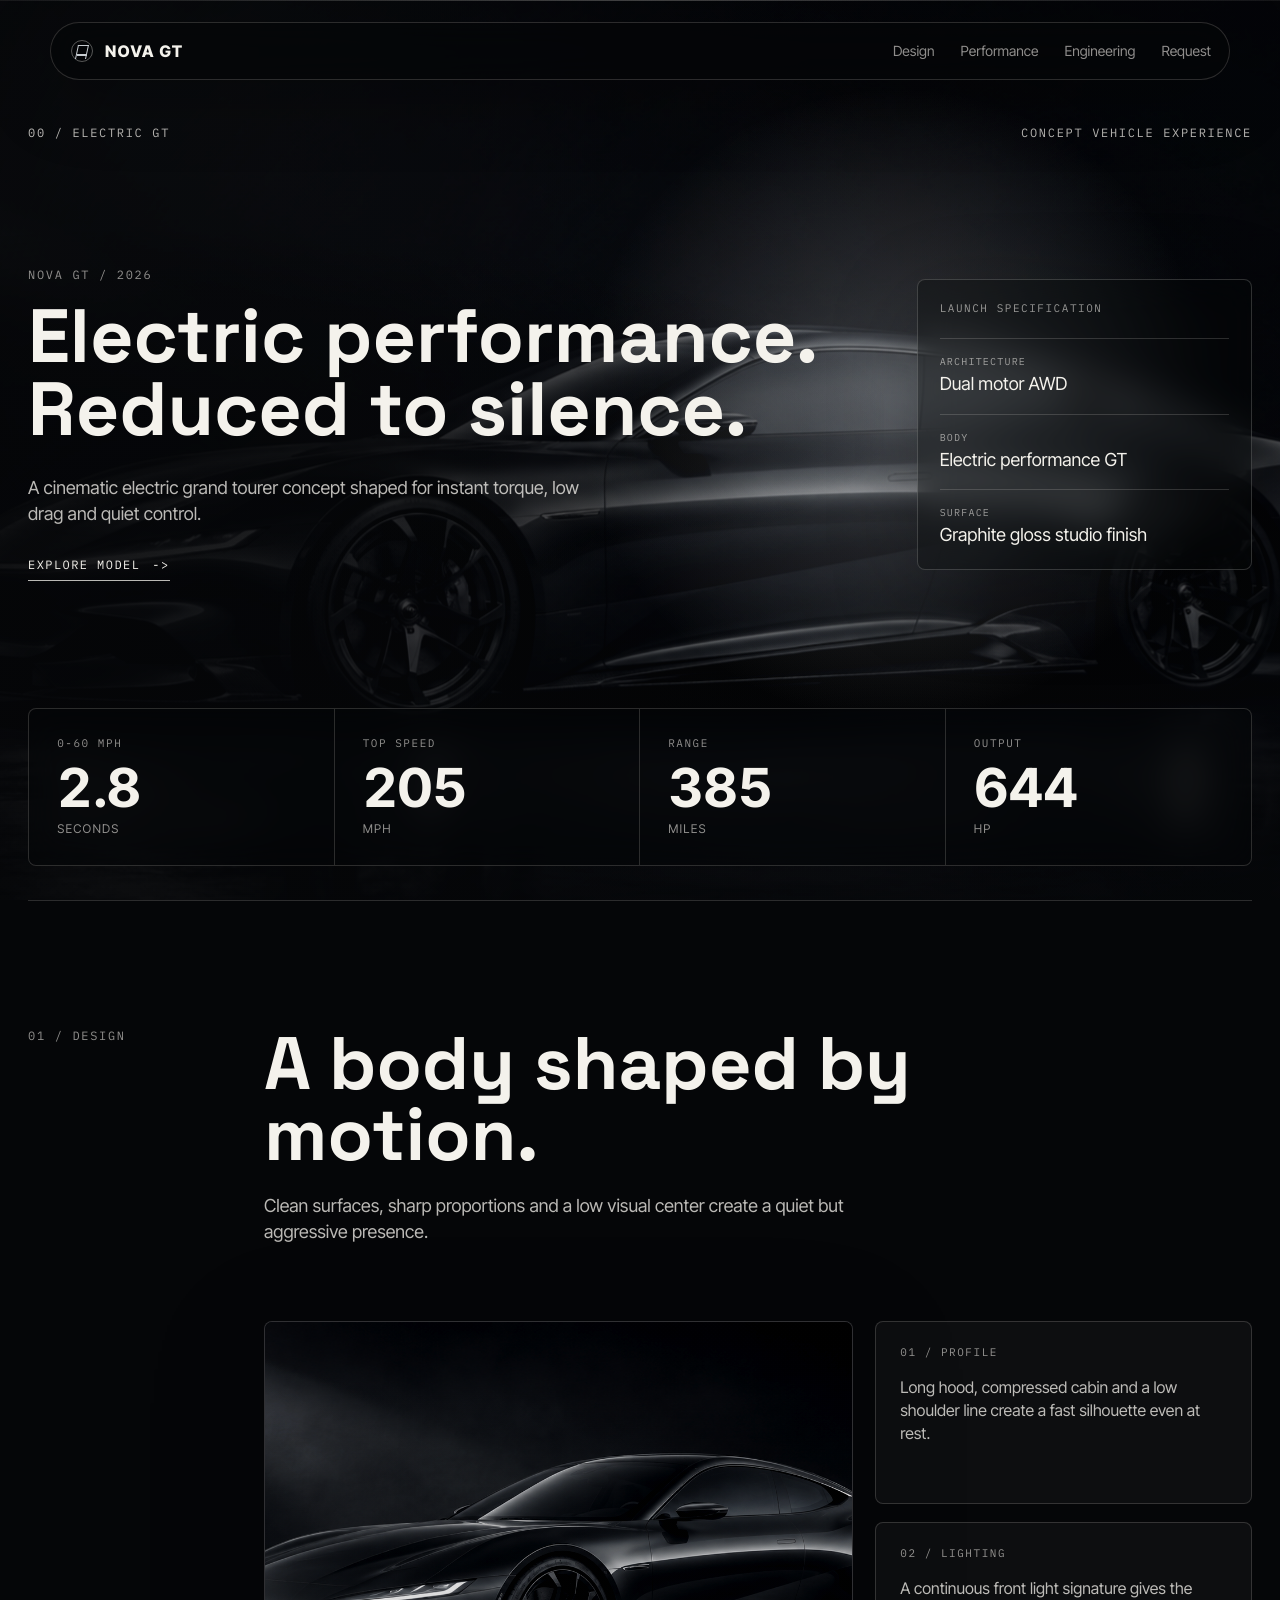
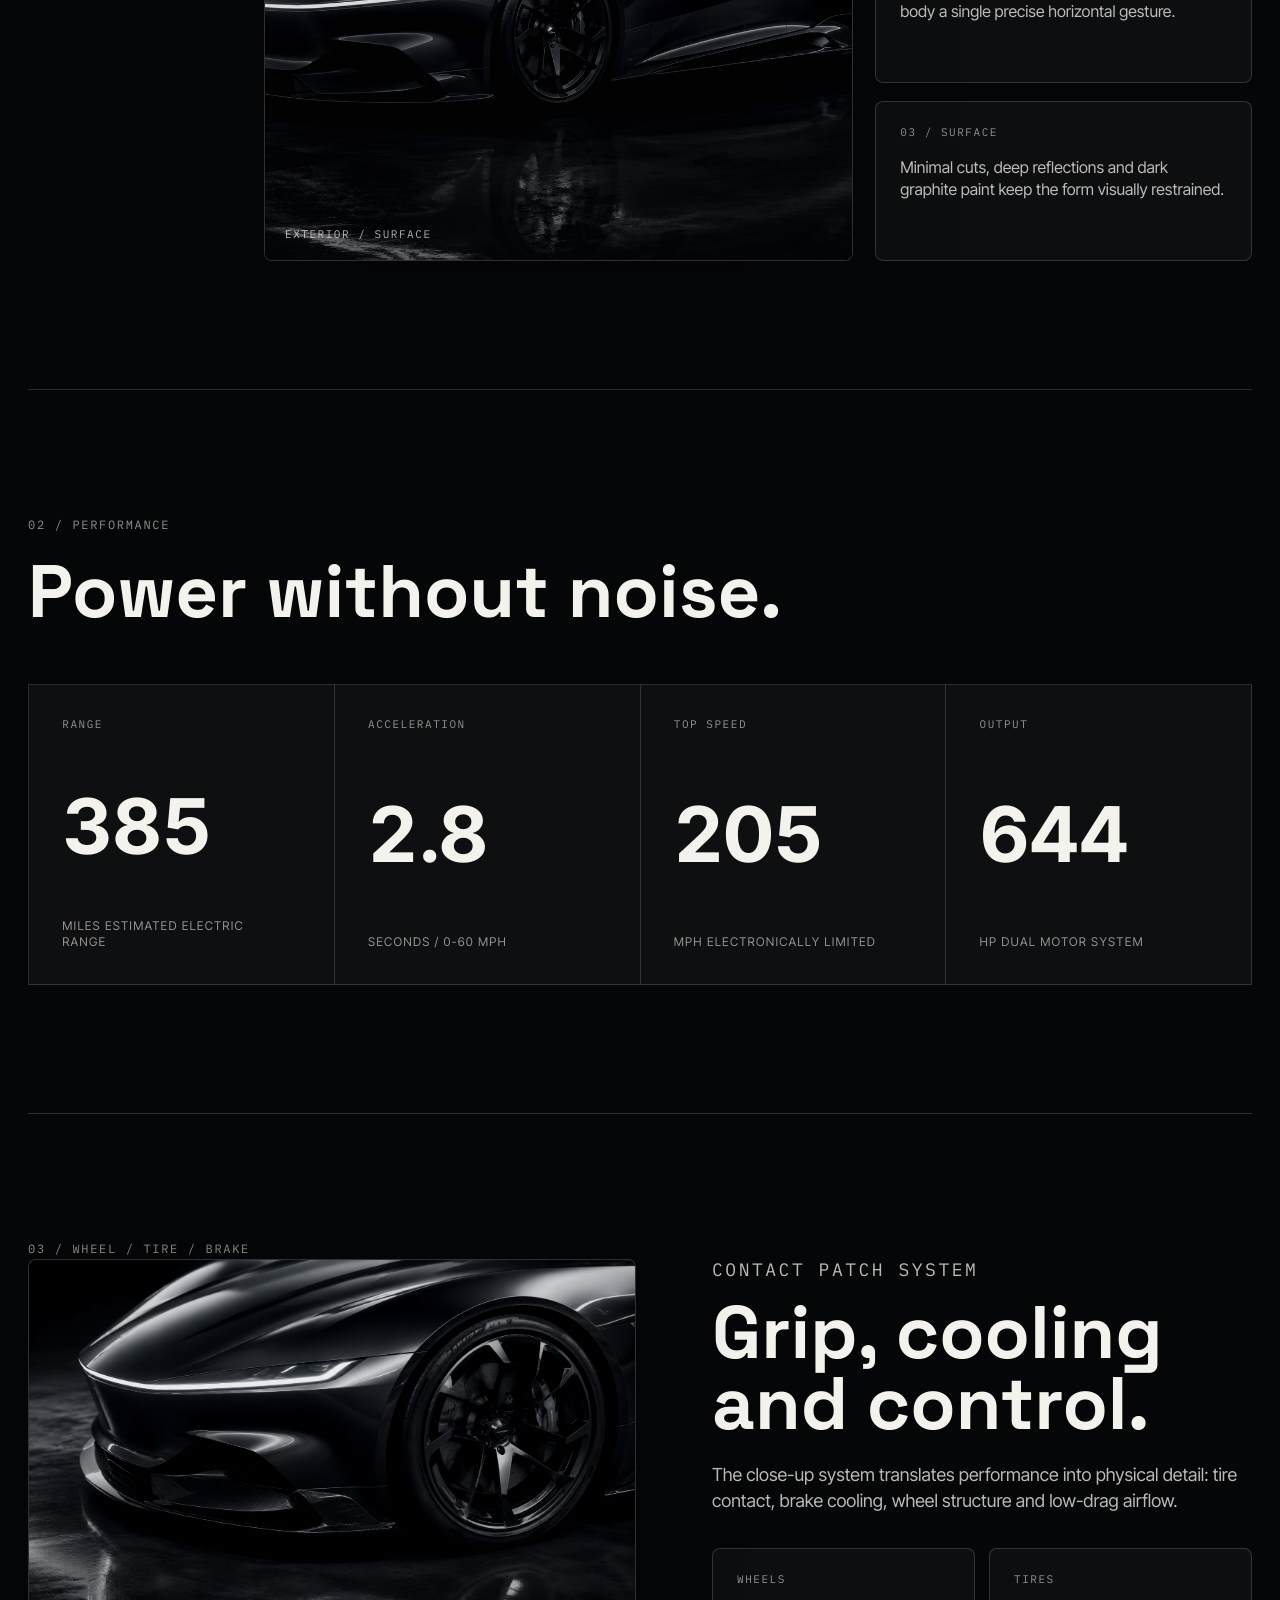
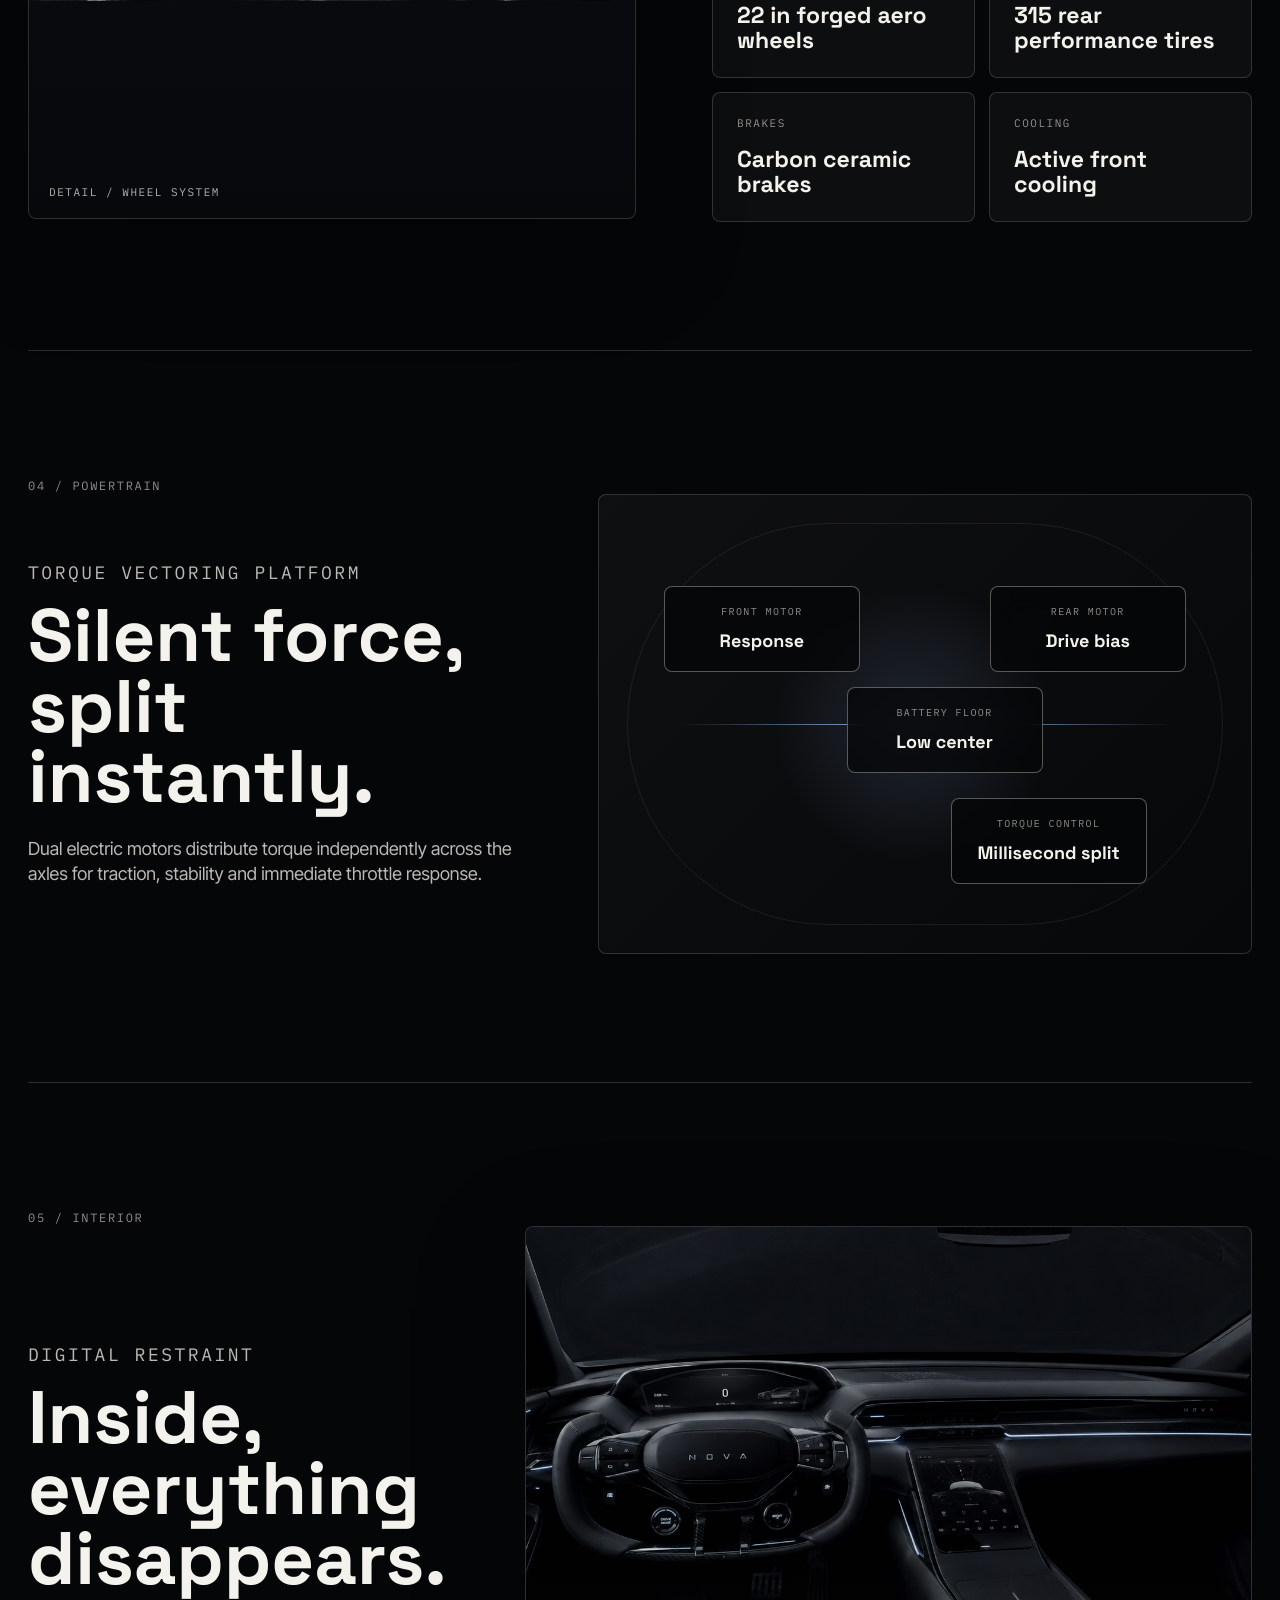
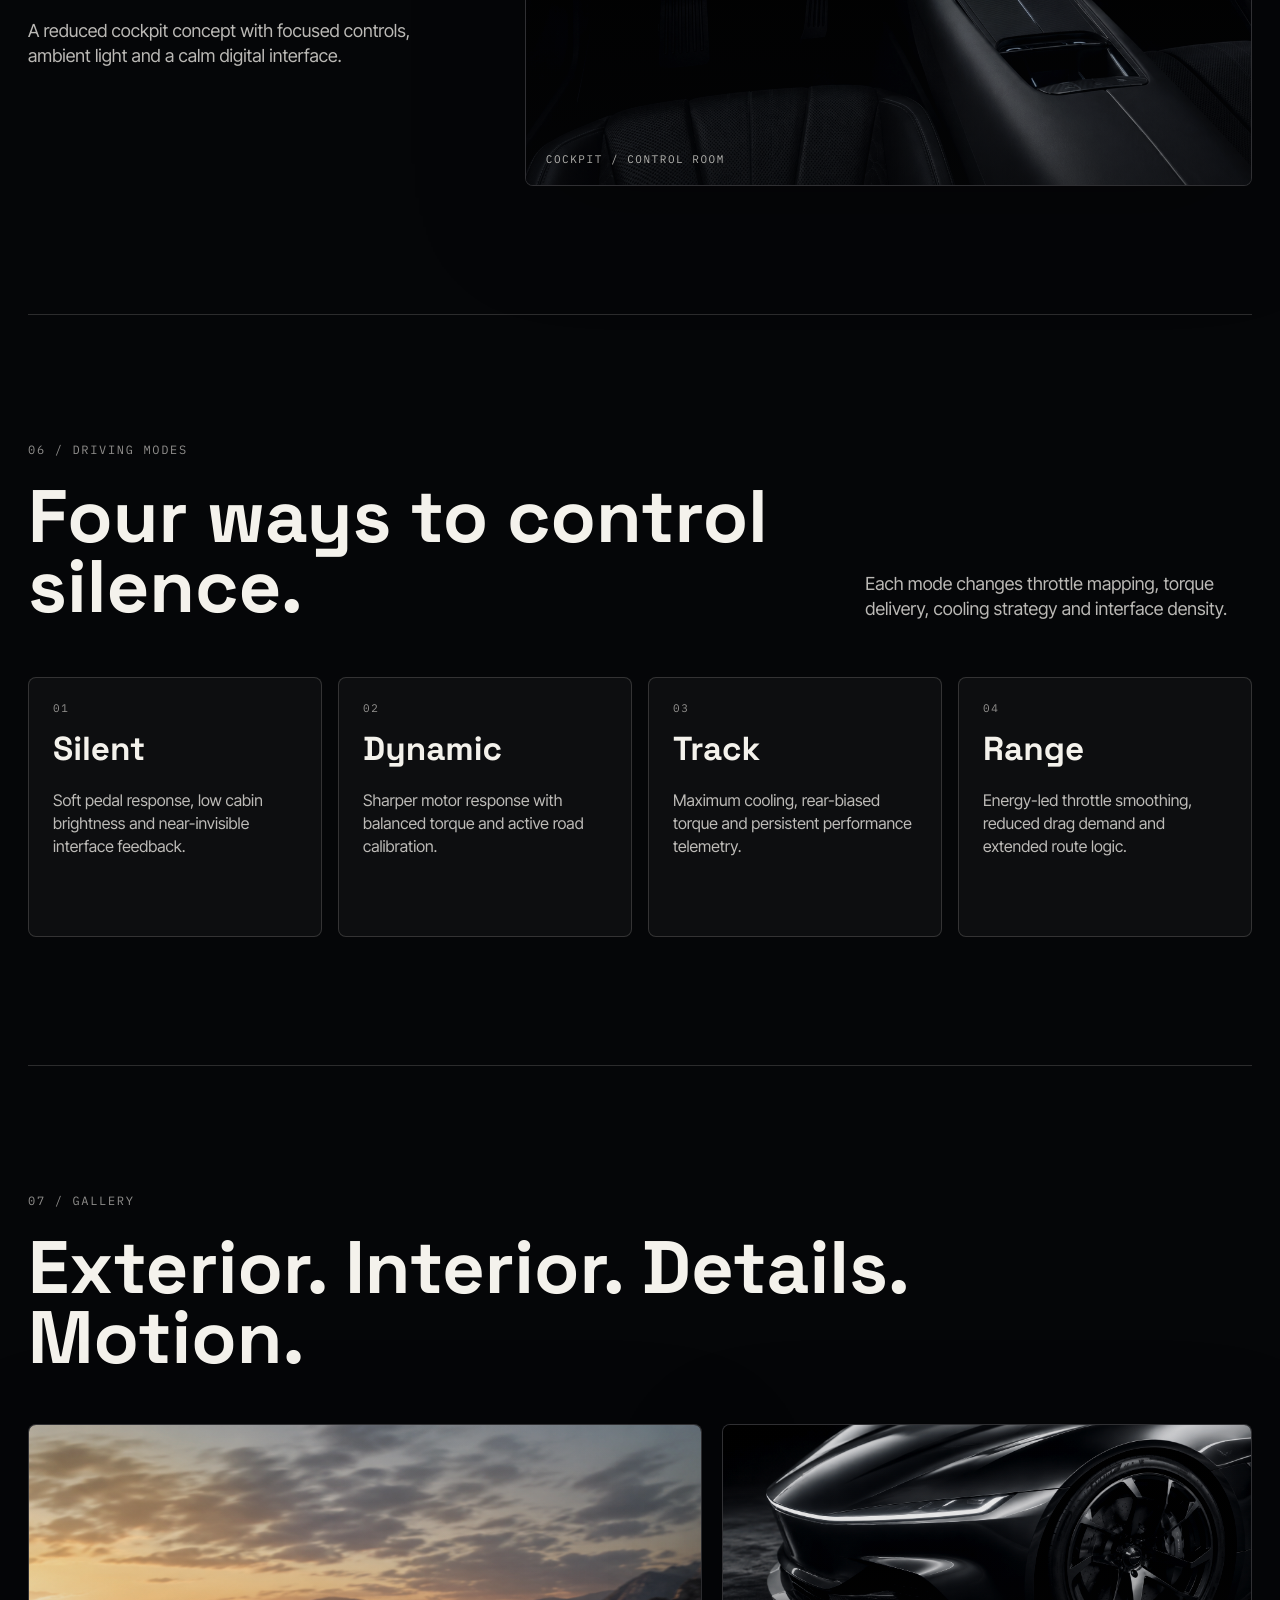
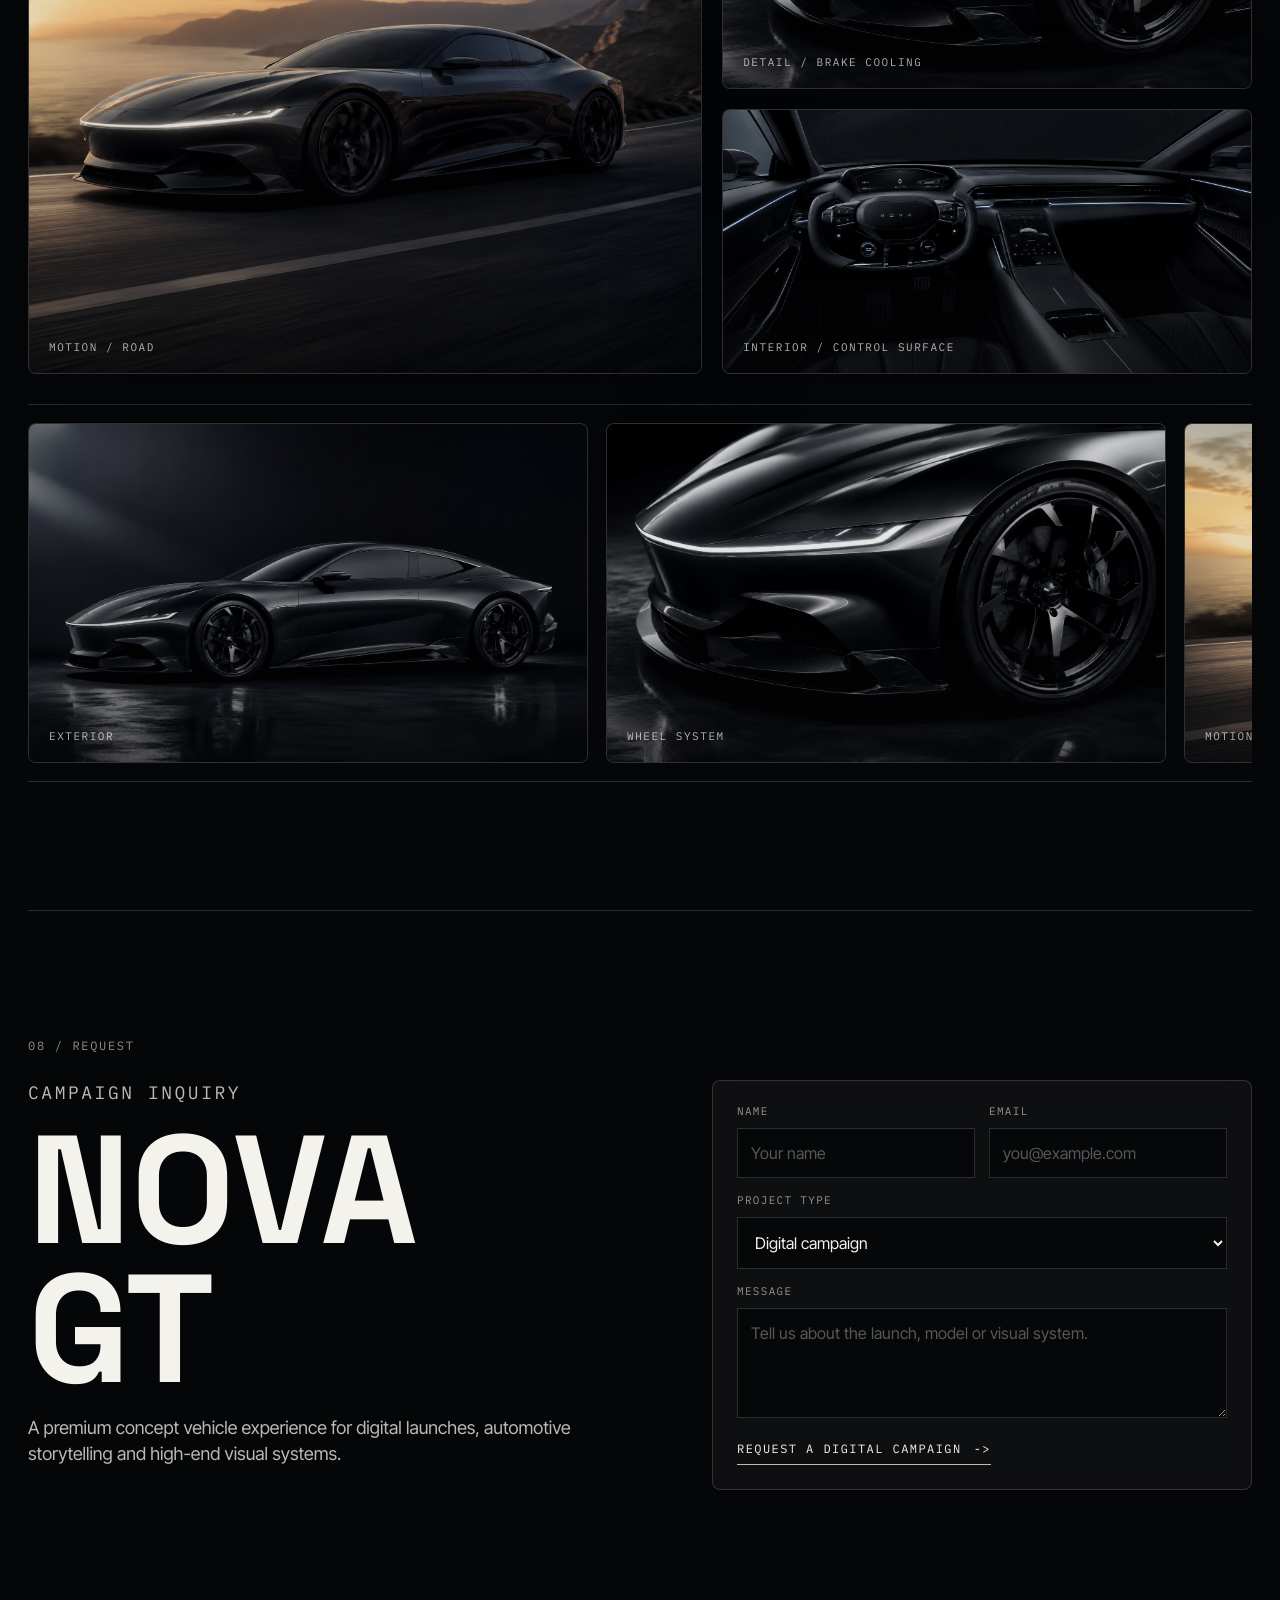
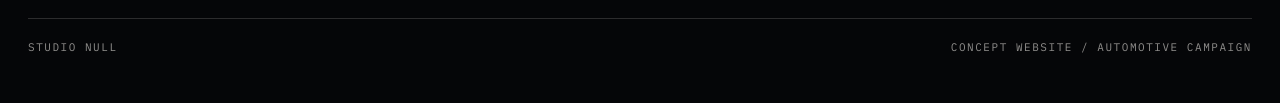
==== NOVA-GT-finished-product/nova-gt-concept-website/index.html @ 7c99c1f3 "Add NOVA GT concept website" ====
<!doctype html>
<html lang="en">
<head>
  <meta charset="utf-8" />
  <meta name="viewport" content="width=device-width, initial-scale=1" />
  <title>NOVA GT - Concept Vehicle Experience</title>
  <meta name="description" content="NOVA GT is a cinematic automotive campaign concept for an electric performance grand tourer." />
  <meta name="theme-color" content="#050608" />
  <link rel="icon" href="assets/favicon.svg" type="image/svg+xml" />
  <link rel="preconnect" href="https://fonts.googleapis.com">
  <link rel="preconnect" href="https://fonts.gstatic.com" crossorigin>
  <link href="https://fonts.googleapis.com/css2?family=IBM+Plex+Mono:wght@400;500&family=Inter+Tight:wght@400;500;600;700;800&family=Space+Grotesk:wght@500;600;700&display=swap" rel="stylesheet">
  <link rel="stylesheet" href="styles.css" />
</head>
<body>
  <div class="noise" aria-hidden="true"></div>
  <div class="grid" aria-hidden="true"></div>
  <div class="cursor" aria-hidden="true"><span></span></div>

  <header class="site-header">
    <a href="#top" class="brand" data-scroll>
      <span class="brand-mark" aria-hidden="true"></span>
      <span>NOVA GT</span>
    </a>
    <nav aria-label="Main navigation">
      <a href="#design" data-scroll>Design</a>
      <a href="#performance" data-scroll>Performance</a>
      <a href="#engineering" data-scroll>Engineering</a>
      <a href="#request" data-scroll>Request</a>
    </nav>
  </header>

  <main id="top">
    <section class="hero" aria-labelledby="hero-title">
      <div class="hero-bg" aria-hidden="true">
        <img src="assets/nova-exterior-dark.png" alt="" />
      </div>
      <div class="hero-scan" aria-hidden="true"></div>
      <div class="hero-inner">
        <div class="hero-meta mono">
          <span>00 / Electric GT</span>
          <span>Concept vehicle experience</span>
        </div>

        <div class="hero-body">
          <div class="hero-copy">
            <p class="eyebrow mono">NOVA GT / 2026</p>
            <h1 id="hero-title">Electric performance.<br>Reduced to silence.</h1>
            <p class="intro">A cinematic electric grand tourer concept shaped for instant torque, low drag and quiet control.</p>
            <a class="cta" href="#design" data-scroll>Explore model</a>
          </div>

          <aside class="hero-readout" aria-label="NOVA GT launch readout">
            <p class="mono">Launch specification</p>
            <dl>
              <div>
                <dt>Architecture</dt>
                <dd>Dual motor AWD</dd>
              </div>
              <div>
                <dt>Body</dt>
                <dd>Electric performance GT</dd>
              </div>
              <div>
                <dt>Surface</dt>
                <dd>Graphite gloss studio finish</dd>
              </div>
            </dl>
          </aside>
        </div>

        <div class="hero-stats" aria-label="NOVA GT performance statistics">
          <article>
            <span class="mono">0-60 MPH</span>
            <strong data-counter="2.8" data-decimals="1">0</strong>
            <small>seconds</small>
          </article>
          <article>
            <span class="mono">Top speed</span>
            <strong data-counter="205">0</strong>
            <small>mph</small>
          </article>
          <article>
            <span class="mono">Range</span>
            <strong data-counter="385">0</strong>
            <small>miles</small>
          </article>
          <article>
            <span class="mono">Output</span>
            <strong data-counter="644">0</strong>
            <small>hp</small>
          </article>
        </div>
      </div>
    </section>

    <section class="section design-section" id="design">
      <div class="section-label mono">01 / Design</div>
      <div class="design-copy">
        <h2>A body shaped by motion.</h2>
        <p>Clean surfaces, sharp proportions and a low visual center create a quiet but aggressive presence.</p>
      </div>
      <div class="design-grid">
        <figure class="large-image image-card">
          <img src="assets/nova-exterior-studio.png" alt="NOVA GT studio exterior concept render" />
          <figcaption class="mono">Exterior / Surface</figcaption>
        </figure>
        <div class="design-notes">
          <article>
            <span class="mono">01 / Profile</span>
            <p>Long hood, compressed cabin and a low shoulder line create a fast silhouette even at rest.</p>
          </article>
          <article>
            <span class="mono">02 / Lighting</span>
            <p>A continuous front light signature gives the body a single precise horizontal gesture.</p>
          </article>
          <article>
            <span class="mono">03 / Surface</span>
            <p>Minimal cuts, deep reflections and dark graphite paint keep the form visually restrained.</p>
          </article>
        </div>
      </div>
    </section>

    <section class="section performance" id="performance">
      <div class="section-label mono">02 / Performance</div>
      <h2>Power without noise.</h2>
      <div class="stat-grid">
        <article>
          <span class="mono">Range</span>
          <strong data-counter="385">0</strong>
          <small>miles estimated electric range</small>
        </article>
        <article>
          <span class="mono">Acceleration</span>
          <strong data-counter="2.8" data-decimals="1">0</strong>
          <small>seconds / 0-60 mph</small>
        </article>
        <article>
          <span class="mono">Top speed</span>
          <strong data-counter="205">0</strong>
          <small>mph electronically limited</small>
        </article>
        <article>
          <span class="mono">Output</span>
          <strong data-counter="644">0</strong>
          <small>hp dual motor system</small>
        </article>
      </div>
    </section>

    <section class="section engineering" id="engineering">
      <div class="section-label mono">03 / Wheel / Tire / Brake</div>
      <div class="engineering-layout">
        <figure class="detail-image image-card">
          <img src="assets/nova-detail.png" alt="NOVA GT wheel, tire and front brake detail study" />
          <figcaption class="mono">Detail / Wheel system</figcaption>
        </figure>
        <div class="engineering-copy">
          <p class="eyebrow mono">Contact patch system</p>
          <h2>Grip, cooling and control.</h2>
          <p>The close-up system translates performance into physical detail: tire contact, brake cooling, wheel structure and low-drag airflow.</p>
          <div class="micro-specs">
            <article>
              <span class="mono">Wheels</span>
              <strong>22 in forged aero wheels</strong>
            </article>
            <article>
              <span class="mono">Tires</span>
              <strong>315 rear performance tires</strong>
            </article>
            <article>
              <span class="mono">Brakes</span>
              <strong>Carbon ceramic brakes</strong>
            </article>
            <article>
              <span class="mono">Cooling</span>
              <strong>Active front cooling</strong>
            </article>
          </div>
        </div>
      </div>
    </section>

    <section class="section powertrain">
      <div class="section-label mono">04 / Powertrain</div>
      <div class="powertrain-grid">
        <div class="powertrain-copy">
          <p class="eyebrow mono">Torque vectoring platform</p>
          <h2>Silent force, split instantly.</h2>
          <p>Dual electric motors distribute torque independently across the axles for traction, stability and immediate throttle response.</p>
        </div>
        <div class="power-map" aria-label="NOVA GT powertrain layout">
          <div class="map-line" aria-hidden="true"></div>
          <article class="map-node n1">
            <span class="mono">Front motor</span>
            <strong>Response</strong>
          </article>
          <article class="map-node n2">
            <span class="mono">Battery floor</span>
            <strong>Low center</strong>
          </article>
          <article class="map-node n3">
            <span class="mono">Rear motor</span>
            <strong>Drive bias</strong>
          </article>
          <article class="map-node n4">
            <span class="mono">Torque control</span>
            <strong>Millisecond split</strong>
          </article>
        </div>
      </div>
    </section>

    <section class="section interior">
      <div class="section-label mono">05 / Interior</div>
      <div class="interior-panel">
        <div>
          <p class="eyebrow mono">Digital restraint</p>
          <h2>Inside, everything disappears.</h2>
          <p>A reduced cockpit concept with focused controls, ambient light and a calm digital interface.</p>
        </div>
        <figure class="cockpit-frame image-card">
          <img src="assets/nova-cockpit.png" alt="NOVA GT minimalist cockpit concept" />
          <figcaption class="mono">Cockpit / Control room</figcaption>
        </figure>
      </div>
    </section>

    <section class="section modes">
      <div class="section-label mono">06 / Driving Modes</div>
      <div class="modes-heading">
        <h2>Four ways to control silence.</h2>
        <p>Each mode changes throttle mapping, torque delivery, cooling strategy and interface density.</p>
      </div>
      <div class="mode-grid">
        <article>
          <span class="mono">01</span>
          <h3>Silent</h3>
          <p>Soft pedal response, low cabin brightness and near-invisible interface feedback.</p>
        </article>
        <article>
          <span class="mono">02</span>
          <h3>Dynamic</h3>
          <p>Sharper motor response with balanced torque and active road calibration.</p>
        </article>
        <article>
          <span class="mono">03</span>
          <h3>Track</h3>
          <p>Maximum cooling, rear-biased torque and persistent performance telemetry.</p>
        </article>
        <article>
          <span class="mono">04</span>
          <h3>Range</h3>
          <p>Energy-led throttle smoothing, reduced drag demand and extended route logic.</p>
        </article>
      </div>
    </section>

    <section class="section gallery" id="gallery">
      <div class="section-label mono">07 / Gallery</div>
      <h2>Exterior. Interior. Details. Motion.</h2>
      <div class="gallery-grid">
        <figure class="gallery-feature image-card">
          <img src="assets/nova-motion-coast.png" alt="NOVA GT in motion on a coastal road" loading="lazy">
          <figcaption class="mono">Motion / Road</figcaption>
        </figure>
        <div class="gallery-stack">
          <figure class="image-card">
            <img src="assets/nova-detail.png" alt="NOVA GT wheel and brake detail" loading="lazy">
            <figcaption class="mono">Detail / Brake cooling</figcaption>
          </figure>
          <figure class="image-card">
            <img src="assets/nova-cockpit.png" alt="NOVA GT cockpit" loading="lazy">
            <figcaption class="mono">Interior / Control surface</figcaption>
          </figure>
        </div>
      </div>
      <div class="marquee-gallery" aria-label="NOVA GT cinematic image loop">
        <div class="marquee-track">
          <figure class="image-card">
            <img src="assets/nova-exterior-dark.png" alt="NOVA GT side profile exterior" loading="lazy">
            <figcaption class="mono">Exterior</figcaption>
          </figure>
          <figure class="image-card">
            <img src="assets/nova-detail.png" alt="NOVA GT wheel detail" loading="lazy">
            <figcaption class="mono">Wheel system</figcaption>
          </figure>
          <figure class="image-card">
            <img src="assets/nova-motion-coast.png" alt="NOVA GT in motion" loading="lazy">
            <figcaption class="mono">Motion</figcaption>
          </figure>
          <figure class="image-card">
            <img src="assets/nova-cockpit.png" alt="NOVA GT cockpit" loading="lazy">
            <figcaption class="mono">Cockpit</figcaption>
          </figure>
          <figure class="image-card" aria-hidden="true">
            <img src="assets/nova-exterior-dark.png" alt="" loading="lazy">
            <figcaption class="mono">Exterior</figcaption>
          </figure>
          <figure class="image-card" aria-hidden="true">
            <img src="assets/nova-detail.png" alt="" loading="lazy">
            <figcaption class="mono">Wheel system</figcaption>
          </figure>
          <figure class="image-card" aria-hidden="true">
            <img src="assets/nova-motion-coast.png" alt="" loading="lazy">
            <figcaption class="mono">Motion</figcaption>
          </figure>
          <figure class="image-card" aria-hidden="true">
            <img src="assets/nova-cockpit.png" alt="" loading="lazy">
            <figcaption class="mono">Cockpit</figcaption>
          </figure>
        </div>
      </div>
    </section>

    <section class="section final" id="request">
      <div class="section-label mono">08 / Request</div>
      <div class="request-layout">
        <div class="request-copy">
          <p class="eyebrow mono">Campaign inquiry</p>
          <h2>NOVA GT</h2>
          <p>A premium concept vehicle experience for digital launches, automotive storytelling and high-end visual systems.</p>
        </div>
        <form class="request-form">
          <div class="form-row">
            <label>
              <span>Name</span>
              <input type="text" name="name" placeholder="Your name">
            </label>
            <label>
              <span>Email</span>
              <input type="email" name="email" placeholder="you@example.com">
            </label>
          </div>
          <label>
            <span>Project type</span>
            <select name="type">
              <option>Digital campaign</option>
              <option>Automotive website</option>
              <option>Product launch</option>
              <option>Concept experience</option>
            </select>
          </label>
          <label>
            <span>Message</span>
            <textarea name="message" rows="4" placeholder="Tell us about the launch, model or visual system."></textarea>
          </label>
          <a class="submit-link" href="mailto:contact@studionull.design?subject=NOVA%20GT%20Digital%20Campaign%20Inquiry">Request a digital campaign</a>
        </form>
      </div>
    </section>
  </main>

  <footer class="site-footer">
    <span class="mono">Studio Null</span>
    <span class="mono">Concept Website / Automotive Campaign</span>
  </footer>

  <script src="script.js"></script>
</body>
</html>
---- NOVA-GT-finished-product/nova-gt-concept-website/styles.css ----
:root {
  --bg: #050608;
  --panel: rgba(12, 14, 17, 0.7);
  --panel-solid: #090b0f;
  --text: #f4f2ec;
  --muted: rgba(244, 242, 236, 0.58);
  --soft: rgba(244, 242, 236, 0.76);
  --faint: rgba(244, 242, 236, 0.08);
  --line: rgba(244, 242, 236, 0.16);
  --line-strong: rgba(244, 242, 236, 0.34);
  --metal: #c8cdd2;
  --accent: #9dbfff;
  --shadow: rgba(0, 0, 0, 0.5);
  --mono: "IBM Plex Mono", "SFMono-Regular", Consolas, monospace;
  --sans: "Inter Tight", Inter, Arial, sans-serif;
  --display: "Space Grotesk", "Inter Tight", Inter, Arial, sans-serif;
}

* {
  box-sizing: border-box;
}

html {
  scroll-behavior: smooth;
  background: var(--bg);
}

body {
  margin: 0;
  background:
    radial-gradient(circle at 50% 0%, rgba(157, 191, 255, 0.08), transparent 30rem),
    var(--bg);
  color: var(--text);
  font-family: var(--sans);
  overflow-x: hidden;
  text-rendering: geometricPrecision;
}

body::before {
  content: "";
  position: fixed;
  inset: 0;
  z-index: -4;
  pointer-events: none;
  background: linear-gradient(180deg, transparent 0%, rgba(0, 0, 0, 0.28) 100%);
}

a {
  color: inherit;
  text-decoration: none;
}

img {
  display: block;
  max-width: 100%;
}

button,
input,
select,
textarea {
  font: inherit;
}

input,
select,
textarea {
  border-radius: 0;
}

:focus-visible {
  outline: 1px solid var(--metal);
  outline-offset: 4px;
}

::selection {
  background: rgba(157, 191, 255, 0.28);
  color: var(--text);
}

.mono {
  font-family: var(--mono);
  letter-spacing: 0.14em;
  text-transform: uppercase;
}

.noise {
  position: fixed;
  inset: 0;
  z-index: -2;
  opacity: 0.18;
  pointer-events: none;
  background-image:
    radial-gradient(circle at 20% 30%, rgba(255, 255, 255, 0.08) 0 1px, transparent 1px),
    radial-gradient(circle at 70% 70%, rgba(255, 255, 255, 0.05) 0 1px, transparent 1px);
  background-size: 3px 3px, 5px 5px;
  mix-blend-mode: screen;
}

.grid {
  position: fixed;
  inset: 0;
  z-index: -3;
  pointer-events: none;
  background:
    linear-gradient(var(--faint) 1px, transparent 1px),
    linear-gradient(90deg, var(--faint) 1px, transparent 1px);
  background-size: 112px 112px;
  opacity: 0.28;
}

/* Cursor */
.cursor {
  position: fixed;
  left: 0;
  top: 0;
  z-index: 100;
  display: none;
  width: 20px;
  height: 20px;
  border: 1px solid rgba(244, 242, 236, 0.78);
  border-radius: 50%;
  pointer-events: none;
  mix-blend-mode: difference;
  opacity: 0;
  transition:
    width 180ms ease,
    height 180ms ease,
    border-color 180ms ease,
    background-color 180ms ease;
}

.cursor span {
  position: absolute;
  left: 50%;
  top: 50%;
  width: 4px;
  height: 4px;
  background: var(--text);
  border-radius: 50%;
  transform: translate(-50%, -50%);
}

.cursor.is-hover {
  width: 46px;
  height: 46px;
  border-color: rgba(244, 242, 236, 0.95);
  background: rgba(244, 242, 236, 0.06);
}

.cursor.is-visible {
  opacity: 0.8;
}

@media (pointer: fine) {
  body,
  a,
  button,
  input,
  select,
  textarea {
    cursor: none;
  }

  .cursor {
    display: block;
  }
}

/* Header */
.site-header {
  position: fixed;
  top: 22px;
  left: 50%;
  z-index: 50;
  display: flex;
  align-items: center;
  justify-content: space-between;
  width: min(1180px, calc(100vw - 36px));
  height: 58px;
  padding: 0 18px 0 20px;
  border: 1px solid var(--line);
  border-radius: 999px;
  background: rgba(5, 6, 8, 0.72);
  backdrop-filter: blur(18px);
  box-shadow: 0 18px 70px rgba(0, 0, 0, 0.28);
  transform: translateX(-50%);
}

.brand {
  display: flex;
  align-items: center;
  gap: 12px;
  font-weight: 800;
  letter-spacing: 0.08em;
}

.brand-mark {
  position: relative;
  width: 22px;
  height: 22px;
  border: 1px solid var(--line-strong);
  border-radius: 50%;
}

.brand-mark::before {
  content: "";
  position: absolute;
  left: 50%;
  top: 4px;
  width: 9px;
  height: 13px;
  border: 1px solid var(--metal);
  border-bottom: 0;
  transform: translateX(-50%) skewX(-12deg);
}

.brand-mark::after {
  content: "";
  position: absolute;
  left: 5px;
  right: 5px;
  bottom: 5px;
  height: 2px;
  background: var(--metal);
}

nav {
  display: flex;
  gap: 26px;
  color: var(--muted);
  font-size: 14px;
}

nav a,
.cta,
.submit-link {
  transition: color 180ms ease, border-color 180ms ease, opacity 180ms ease;
}

nav a:hover,
.cta:hover,
.submit-link:hover {
  color: var(--text);
  border-color: var(--metal);
}

/* Hero */
.hero {
  position: relative;
  min-height: 100svh;
  overflow: hidden;
  isolation: isolate;
  background: #050608;
}

.hero-bg {
  position: absolute;
  inset: 0;
  z-index: -3;
  overflow: hidden;
}

.hero-bg img {
  width: 100%;
  height: 100%;
  object-fit: cover;
  object-position: center center;
  filter: brightness(1.18) contrast(1.1) saturate(1.04);
  transform: scale(1.08) translate3d(-0.5%, 2.5%, 0);
  animation: heroDrift 18s ease-in-out infinite alternate;
}

.hero-bg::after {
  content: "";
  position: absolute;
  inset: 0;
  z-index: 1;
  background:
    radial-gradient(circle at 70% 45%, rgba(200, 205, 210, 0.28), transparent 31%),
    linear-gradient(90deg, rgba(5, 6, 8, 0.9) 0%, rgba(5, 6, 8, 0.66) 32%, rgba(5, 6, 8, 0.16) 60%, rgba(5, 6, 8, 0.52) 100%),
    linear-gradient(180deg, rgba(5, 6, 8, 0.6) 0%, rgba(5, 6, 8, 0.1) 44%, rgba(5, 6, 8, 0.84) 100%);
}

.hero-scan {
  position: absolute;
  inset: 0;
  z-index: -1;
  overflow: hidden;
  pointer-events: none;
}

.hero-scan::before {
  content: "";
  position: absolute;
  inset: -25% -35%;
  background: linear-gradient(108deg, transparent 43%, rgba(255, 255, 255, 0.14), transparent 56%);
  opacity: 0.52;
  transform: translateX(-45%);
  animation: lightSweep 8s ease-in-out infinite;
}

.hero-scan::after {
  content: "";
  position: absolute;
  left: -20%;
  right: -20%;
  top: 0;
  height: 1px;
  background: linear-gradient(90deg, transparent, rgba(244, 242, 236, 0.86), transparent);
  opacity: 0.3;
  animation: scanLine 5.5s linear infinite;
}

.hero-inner {
  display: grid;
  grid-template-rows: auto minmax(0, 1fr) auto;
  gap: clamp(28px, 4vw, 54px);
  width: min(1560px, calc(100vw - 56px));
  min-height: 100svh;
  margin: 0 auto;
  padding: clamp(116px, 14vh, 168px) 0 34px;
}

.hero-meta {
  display: flex;
  justify-content: space-between;
  gap: 24px;
  color: var(--soft);
  font-size: 12px;
}

.hero-body {
  display: grid;
  grid-template-columns: minmax(0, 0.92fr) minmax(300px, 0.38fr);
  gap: clamp(36px, 6vw, 90px);
  align-items: center;
}

.hero-copy {
  position: relative;
  max-width: 950px;
}

.hero-copy::before {
  content: "";
  position: absolute;
  inset: -36px -44px -30px -44px;
  z-index: -1;
  background: radial-gradient(ellipse at 18% 50%, rgba(5, 6, 8, 0.82), rgba(5, 6, 8, 0.46) 46%, transparent 72%);
  pointer-events: none;
}

.eyebrow,
.section-label {
  color: var(--muted);
  font-size: 12px;
}

h1,
h2,
h3,
p {
  margin: 0;
}

h1,
h2,
h3 {
  font-family: var(--display);
  font-weight: 700;
  letter-spacing: 0;
}

h1 {
  max-width: 1040px;
  margin-top: 18px;
  font-size: clamp(54px, 5.9vw, 108px);
  line-height: 0.96;
}

h2 {
  font-size: clamp(44px, 5.8vw, 94px);
  line-height: 0.95;
}

h3 {
  font-size: clamp(28px, 2.6vw, 42px);
  line-height: 1;
}

.intro,
.design-copy p,
.interior-panel p,
.engineering-copy p,
.final p,
.powertrain p,
.modes-heading p {
  color: var(--soft);
  font-size: clamp(18px, 1.35vw, 24px);
  line-height: 1.42;
}

.intro {
  max-width: 560px;
  margin: 30px 0 0;
}

.cta,
.submit-link {
  position: relative;
  display: inline-flex;
  align-items: center;
  gap: 12px;
  width: max-content;
  margin-top: 30px;
  padding-bottom: 7px;
  border-bottom: 1px solid rgba(244, 242, 236, 0.76);
  font-family: var(--mono);
  font-size: 12px;
  letter-spacing: 0.12em;
  text-transform: uppercase;
}

.cta::after,
.submit-link::after {
  content: "->";
  transition: transform 180ms ease;
}

.cta:hover::after,
.submit-link:hover::after {
  transform: translateX(4px);
}

.hero-readout {
  justify-self: end;
  width: min(360px, 100%);
  padding: 22px;
  border: 1px solid rgba(244, 242, 236, 0.18);
  border-radius: 8px;
  background: rgba(5, 6, 8, 0.36);
  backdrop-filter: blur(18px);
  box-shadow: 0 24px 90px rgba(0, 0, 0, 0.24);
}

.hero-readout > p {
  color: var(--muted);
  font-size: 11px;
}

.hero-readout dl {
  display: grid;
  gap: 18px;
  margin: 22px 0 0;
}

.hero-readout div {
  display: grid;
  gap: 6px;
  padding-top: 16px;
  border-top: 1px solid var(--line);
}

.hero-readout dt,
.hero-readout dd {
  margin: 0;
}

.hero-readout dt {
  color: var(--muted);
  font-family: var(--mono);
  font-size: 10px;
  letter-spacing: 0.12em;
  text-transform: uppercase;
}

.hero-readout dd {
  color: var(--text);
  font-size: 18px;
  line-height: 1.2;
}

.hero-stats {
  display: grid;
  grid-template-columns: repeat(4, minmax(0, 1fr));
  border: 1px solid var(--line);
  border-radius: 8px;
  background: rgba(5, 6, 8, 0.52);
  backdrop-filter: blur(16px);
  overflow: hidden;
}

.hero-stats article {
  min-width: 0;
  padding: clamp(18px, 2.2vw, 30px);
  border-right: 1px solid var(--line);
}

.hero-stats article:last-child {
  border-right: 0;
}

.hero-stats span,
.stat-grid span {
  display: block;
  color: var(--muted);
  font-size: 11px;
}

.hero-stats strong,
.stat-grid strong {
  display: block;
  margin-top: 12px;
  font-variant-numeric: tabular-nums;
  letter-spacing: 0;
  white-space: nowrap;
}

.hero-stats strong {
  font-size: clamp(38px, 4.2vw, 72px);
  line-height: 0.92;
}

.hero-stats small,
.stat-grid small {
  display: block;
  margin-top: 8px;
  color: var(--muted);
  font-size: 12px;
  letter-spacing: 0.1em;
  line-height: 1.35;
  text-transform: uppercase;
}

@keyframes heroDrift {
  from {
    transform: scale(1.08) translate3d(-0.8%, 2.5%, 0);
  }

  to {
    transform: scale(1.12) translate3d(0.8%, 1.4%, 0);
  }
}

@keyframes lightSweep {
  0%,
  18% {
    transform: translateX(-48%);
  }

  72%,
  100% {
    transform: translateX(48%);
  }
}

@keyframes scanLine {
  from {
    transform: translateY(-8vh);
  }

  to {
    transform: translateY(108vh);
  }
}

/* Shared sections */
.section {
  width: min(1440px, calc(100vw - 56px));
  margin: 0 auto;
  padding: clamp(96px, 10vw, 150px) 0;
  border-top: 1px solid var(--line);
}

.image-card,
.design-notes article,
.micro-specs article,
.mode-grid article,
.request-form,
.power-map,
.stat-grid article {
  border: 1px solid var(--line);
  border-radius: 8px;
  background: rgba(244, 242, 236, 0.035);
}

.image-card {
  position: relative;
  margin: 0;
  overflow: hidden;
  background: var(--panel-solid);
  box-shadow: 0 30px 110px rgba(0, 0, 0, 0.25);
}

.image-card img {
  width: 100%;
  height: 100%;
  object-fit: cover;
  filter: brightness(0.96) contrast(1.06) saturate(1.02);
  transition: transform 700ms cubic-bezier(0.16, 1, 0.3, 1), filter 700ms ease;
}

.image-card::after {
  content: "";
  position: absolute;
  inset: 0;
  background: linear-gradient(180deg, rgba(5, 6, 8, 0.02), rgba(5, 6, 8, 0.12) 55%, rgba(5, 6, 8, 0.6));
  pointer-events: none;
}

.image-card figcaption {
  position: absolute;
  left: 20px;
  bottom: 18px;
  z-index: 2;
  color: rgba(244, 242, 236, 0.72);
  font-size: 11px;
}

.image-card:hover img {
  filter: brightness(1.04) contrast(1.08) saturate(1.04);
  transform: scale(1.025);
}

/* Design */
.design-section {
  display: grid;
  grid-template-columns: 180px minmax(0, 1fr);
  gap: 42px 56px;
}

.design-copy {
  max-width: 840px;
}

.design-copy p {
  max-width: 650px;
  margin-top: 24px;
}

.design-grid {
  grid-column: 2;
  display: grid;
  grid-template-columns: minmax(0, 1.22fr) minmax(310px, 0.78fr);
  gap: 22px;
  margin-top: 34px;
}

.large-image {
  min-height: 540px;
}

.large-image img {
  object-position: center 52%;
}

.design-notes {
  display: grid;
  gap: 18px;
}

.design-notes article,
.micro-specs article,
.mode-grid article {
  padding: 24px;
  transition: transform 240ms ease, border-color 240ms ease, background-color 240ms ease;
}

.design-notes article:hover,
.micro-specs article:hover,
.mode-grid article:hover,
.stat-grid article:hover {
  border-color: rgba(244, 242, 236, 0.34);
  background: rgba(244, 242, 236, 0.055);
  transform: translateY(-3px);
}

.design-notes span,
.micro-specs span,
.mode-grid span {
  display: block;
  margin-bottom: 16px;
  color: var(--muted);
  font-size: 11px;
}

.design-notes p,
.mode-grid p {
  color: var(--soft);
  line-height: 1.42;
}

/* Performance */
.performance h2 {
  max-width: 900px;
  margin: 24px 0 56px;
}

.stat-grid {
  display: grid;
  grid-template-columns: repeat(4, minmax(0, 1fr));
  gap: 0;
  border-top: 1px solid var(--line);
  border-left: 1px solid var(--line);
}

.stat-grid article {
  display: flex;
  min-width: 0;
  min-height: 300px;
  flex-direction: column;
  justify-content: space-between;
  padding: clamp(24px, 2.6vw, 36px);
  border-top: 0;
  border-left: 0;
  border-radius: 0;
  overflow: hidden;
}

.stat-grid strong {
  font-size: clamp(58px, 6vw, 98px);
  line-height: 0.88;
}

.stat-grid small {
  max-width: 220px;
}

/* Engineering */
.engineering-layout {
  display: grid;
  grid-template-columns: minmax(0, 1fr) minmax(360px, 540px);
  gap: clamp(40px, 6vw, 76px);
  align-items: center;
}

.detail-image {
  min-height: 560px;
}

.detail-image img {
  object-position: center;
}

.engineering-copy h2 {
  margin-top: 16px;
}

.engineering-copy p:not(.eyebrow) {
  margin-top: 24px;
}

.micro-specs {
  display: grid;
  grid-template-columns: 1fr 1fr;
  gap: 14px;
  margin-top: 34px;
}

.micro-specs strong {
  display: block;
  font-family: var(--display);
  font-size: clamp(22px, 1.8vw, 31px);
  line-height: 1.08;
  letter-spacing: 0;
}

/* Powertrain */
.powertrain-grid {
  display: grid;
  grid-template-columns: minmax(0, 0.86fr) minmax(430px, 1.14fr);
  gap: clamp(42px, 6vw, 76px);
  align-items: center;
}

.powertrain-copy h2 {
  margin-top: 16px;
}

.powertrain p:not(.eyebrow) {
  max-width: 670px;
  margin-top: 24px;
}

.power-map {
  position: relative;
  min-height: 460px;
  overflow: hidden;
  background:
    radial-gradient(circle at 48% 50%, rgba(157, 191, 255, 0.14), transparent 34%),
    linear-gradient(135deg, rgba(244, 242, 236, 0.045), rgba(244, 242, 236, 0.012));
}

.power-map::before {
  content: "";
  position: absolute;
  inset: 28px;
  border: 1px solid rgba(244, 242, 236, 0.08);
  border-radius: 999px;
}

.map-line {
  position: absolute;
  left: 12%;
  right: 12%;
  top: 50%;
  height: 1px;
  background: linear-gradient(90deg, transparent, var(--accent), transparent);
}

.map-node {
  position: absolute;
  display: grid;
  place-items: center;
  width: 196px;
  min-height: 86px;
  padding: 16px;
  border: 1px solid var(--line-strong);
  border-radius: 8px;
  background: rgba(5, 6, 8, 0.74);
  text-align: center;
  backdrop-filter: blur(14px);
}

.map-node span {
  color: var(--muted);
  font-size: 10px;
}

.map-node strong {
  margin-top: 8px;
  font-family: var(--display);
  font-size: 18px;
  letter-spacing: 0;
}

.n1 {
  left: 10%;
  top: 20%;
}

.n2 {
  left: 38%;
  top: 42%;
}

.n3 {
  right: 10%;
  top: 20%;
}

.n4 {
  right: 16%;
  bottom: 15%;
}

/* Interior */
.interior-panel {
  display: grid;
  grid-template-columns: 420px minmax(0, 1fr);
  gap: clamp(42px, 6vw, 80px);
  align-items: center;
}

.interior-panel h2 {
  margin-top: 16px;
}

.interior-panel p:not(.eyebrow) {
  margin-top: 24px;
}

.cockpit-frame {
  height: 560px;
}

.cockpit-frame img {
  object-position: center;
}

/* Modes */
.modes-heading {
  display: grid;
  grid-template-columns: minmax(0, 0.9fr) minmax(280px, 0.45fr);
  gap: clamp(28px, 5vw, 70px);
  align-items: end;
  margin-top: 24px;
}

.modes-heading p {
  max-width: 520px;
}

.mode-grid {
  display: grid;
  grid-template-columns: repeat(4, minmax(0, 1fr));
  gap: 16px;
  margin-top: 54px;
}

.mode-grid article {
  min-height: 260px;
}

.mode-grid h3 {
  margin-bottom: 24px;
}

/* Gallery */
.gallery h2 {
  max-width: 980px;
  margin: 24px 0 50px;
}

.gallery-grid {
  display: grid;
  grid-template-columns: 1.12fr 0.88fr;
  gap: 20px;
  margin-bottom: 30px;
}

.gallery-feature {
  height: 550px;
}

.gallery-feature img {
  object-position: center;
}

.gallery-stack {
  display: grid;
  gap: 20px;
}

.gallery-stack figure {
  height: 265px;
}

.gallery-stack figure:first-child img {
  object-position: center;
}

.gallery-stack figure:last-child img {
  object-position: center;
}

.marquee-gallery {
  overflow: hidden;
  padding: 18px 0;
  border-top: 1px solid var(--line);
  border-bottom: 1px solid var(--line);
}

.marquee-track {
  display: flex;
  width: max-content;
  gap: 18px;
  animation: galleryLoop 42s linear infinite;
}

.marquee-gallery:hover .marquee-track {
  animation-play-state: paused;
}

.marquee-gallery figure {
  flex: 0 0 min(560px, 72vw);
  width: min(560px, 72vw);
  height: 340px;
  box-shadow: none;
}

@keyframes galleryLoop {
  from {
    transform: translateX(0);
  }

  to {
    transform: translateX(calc(-50% - 9px));
  }
}

/* Request */
.final {
  min-height: 76vh;
}

.request-layout {
  display: grid;
  grid-template-columns: minmax(0, 1fr) minmax(360px, 540px);
  gap: clamp(42px, 6vw, 80px);
  align-items: start;
  margin-top: 26px;
}

.request-copy h2 {
  margin-top: 16px;
  font-size: clamp(72px, 12vw, 180px);
  line-height: 0.9;
}

.request-copy p:not(.eyebrow) {
  max-width: 680px;
  margin-top: 18px;
}

.request-form {
  display: grid;
  gap: 16px;
  padding: 24px;
  background: rgba(244, 242, 236, 0.04);
  backdrop-filter: blur(14px);
}

.form-row {
  display: grid;
  grid-template-columns: 1fr 1fr;
  gap: 14px;
}

.request-form label {
  display: grid;
  gap: 9px;
}

.request-form label span {
  color: var(--muted);
  font-family: var(--mono);
  font-size: 11px;
  letter-spacing: 0.12em;
  text-transform: uppercase;
}

.request-form input,
.request-form select,
.request-form textarea {
  width: 100%;
  border: 1px solid var(--line);
  background: rgba(5, 6, 8, 0.84);
  color: var(--text);
  padding: 14px 13px;
  outline: none;
  font-size: 16px;
  transition: border-color 180ms ease, background-color 180ms ease;
}

.request-form input::placeholder,
.request-form textarea::placeholder {
  color: rgba(244, 242, 236, 0.34);
}

.request-form input:focus,
.request-form select:focus,
.request-form textarea:focus {
  border-color: var(--line-strong);
  background: rgba(5, 6, 8, 0.96);
}

.submit-link {
  margin-top: 8px;
}

/* Footer and reveals */
.site-footer {
  display: flex;
  justify-content: space-between;
  gap: 20px;
  width: min(1440px, calc(100vw - 56px));
  margin: 0 auto 26px;
  padding: 22px 0;
  border-top: 1px solid var(--line);
  color: var(--muted);
  font-size: 11px;
}

.reveal {
  opacity: 0;
  transform: translateY(28px);
  transition:
    opacity 700ms ease,
    transform 800ms cubic-bezier(0.16, 1, 0.3, 1);
}

.reveal.visible {
  opacity: 1;
  transform: translateY(0);
}

@media (max-width: 1180px) {
  .hero-body,
  .design-section,
  .design-grid,
  .engineering-layout,
  .powertrain-grid,
  .interior-panel,
  .modes-heading,
  .request-layout,
  .gallery-grid {
    grid-template-columns: 1fr;
  }

  .hero-body {
    align-items: start;
  }

  .hero-readout {
    justify-self: start;
    width: min(720px, 100%);
  }

  .hero-readout dl {
    grid-template-columns: repeat(3, minmax(0, 1fr));
  }

  .design-grid {
    grid-column: 1;
  }

  .stat-grid,
  .mode-grid {
    grid-template-columns: 1fr 1fr;
  }
}

@media (max-width: 820px) {
  .site-header {
    top: 14px;
    width: calc(100vw - 24px);
    padding-inline: 16px;
  }

  nav {
    gap: 14px;
    font-size: 13px;
  }

  nav a:nth-child(2),
  nav a:nth-child(3) {
    display: none;
  }

  .section {
    width: calc(100vw - 32px);
    padding: 92px 0;
  }

  .hero {
    min-height: auto;
  }

  .hero-bg img {
    object-position: 57% center;
  }

  .hero-inner {
    width: calc(100vw - 32px);
    min-height: 100svh;
    padding: 106px 0 24px;
  }

  .hero-meta {
    display: grid;
    gap: 10px;
  }

  h1 {
    font-size: clamp(48px, 14vw, 82px);
    line-height: 0.94;
  }

  h2 {
    font-size: clamp(42px, 12vw, 78px);
  }

  .intro {
    max-width: 430px;
  }

  .hero-readout {
    padding: 18px;
  }

  .hero-readout dl {
    grid-template-columns: 1fr;
  }

  .hero-stats {
    grid-template-columns: 1fr 1fr;
  }

  .hero-stats article:nth-child(2n) {
    border-right: 0;
  }

  .hero-stats article:nth-child(-n + 2) {
    border-bottom: 1px solid var(--line);
  }

  .large-image,
  .detail-image,
  .cockpit-frame,
  .gallery-feature,
  .gallery-stack figure {
    min-height: 0;
    height: 360px;
  }

  .stat-grid article {
    min-height: 238px;
  }

  .micro-specs,
  .form-row {
    grid-template-columns: 1fr;
  }

  .power-map {
    min-height: 560px;
  }

  .map-line {
    left: 50%;
    top: 9%;
    bottom: 9%;
    width: 1px;
    height: auto;
    background: linear-gradient(180deg, transparent, var(--accent), transparent);
  }

  .map-node {
    left: 24px;
    right: auto;
    width: calc(100% - 48px);
  }

  .n1 {
    top: 8%;
  }

  .n2 {
    top: 32%;
  }

  .n3 {
    top: 56%;
  }

  .n4 {
    top: auto;
    bottom: 7%;
  }

  .marquee-gallery figure {
    height: 310px;
  }

  .site-footer {
    display: grid;
    width: calc(100vw - 32px);
  }
}

@media (max-width: 560px) {
  .brand {
    font-size: 14px;
  }

  .hero-copy::before {
    inset: -22px -18px -24px;
  }

  .hero-stats,
  .stat-grid,
  .mode-grid {
    grid-template-columns: 1fr;
  }

  .hero-stats article {
    border-right: 0;
    border-bottom: 1px solid var(--line);
  }

  .hero-stats article:last-child {
    border-bottom: 0;
  }

  .hero-stats article:nth-child(-n + 2) {
    border-bottom: 1px solid var(--line);
  }

  .stat-grid {
    border-left: 0;
  }

  .stat-grid article {
    border-left: 1px solid var(--line);
  }

  .request-copy h2 {
    font-size: clamp(58px, 18vw, 96px);
  }
}

@media (prefers-reduced-motion: reduce) {
  *,
  *::before,
  *::after {
    scroll-behavior: auto !important;
    animation-duration: 0.001ms !important;
    animation-iteration-count: 1 !important;
    transition-duration: 0.001ms !important;
  }
}
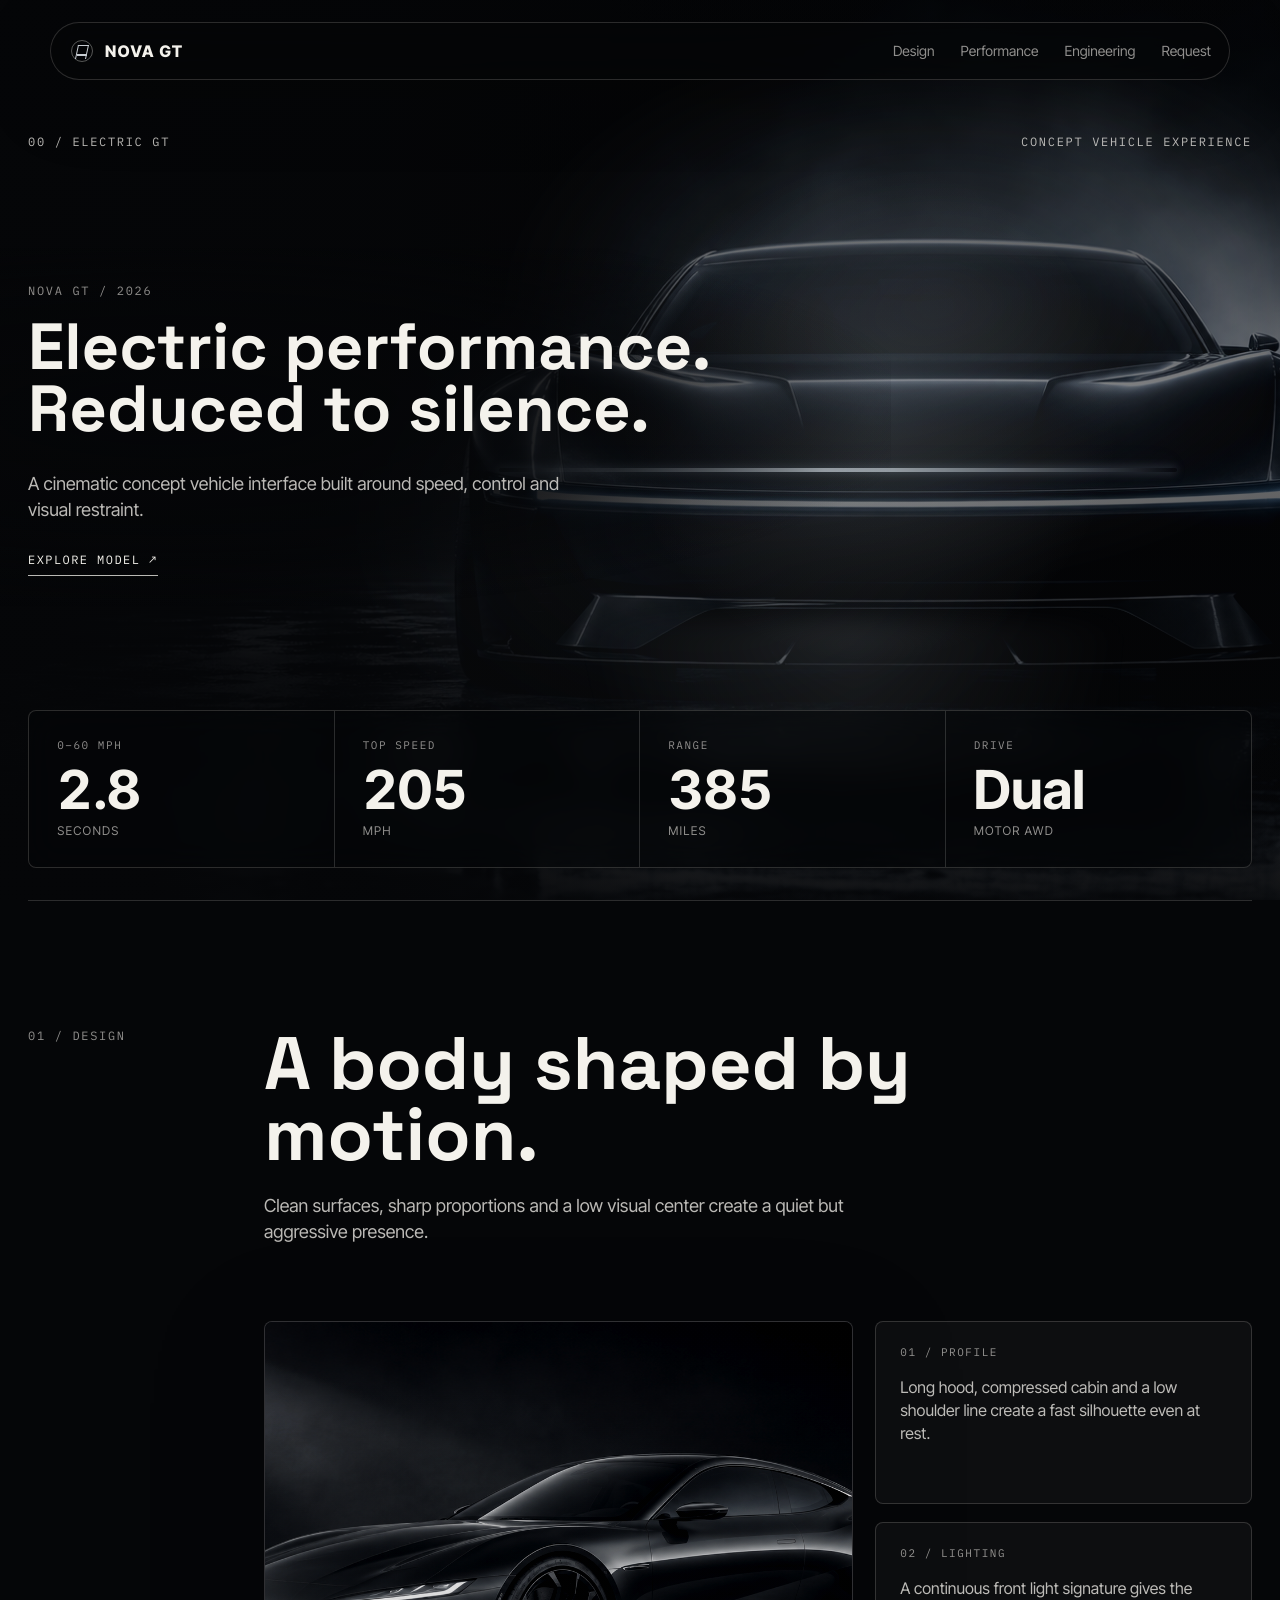
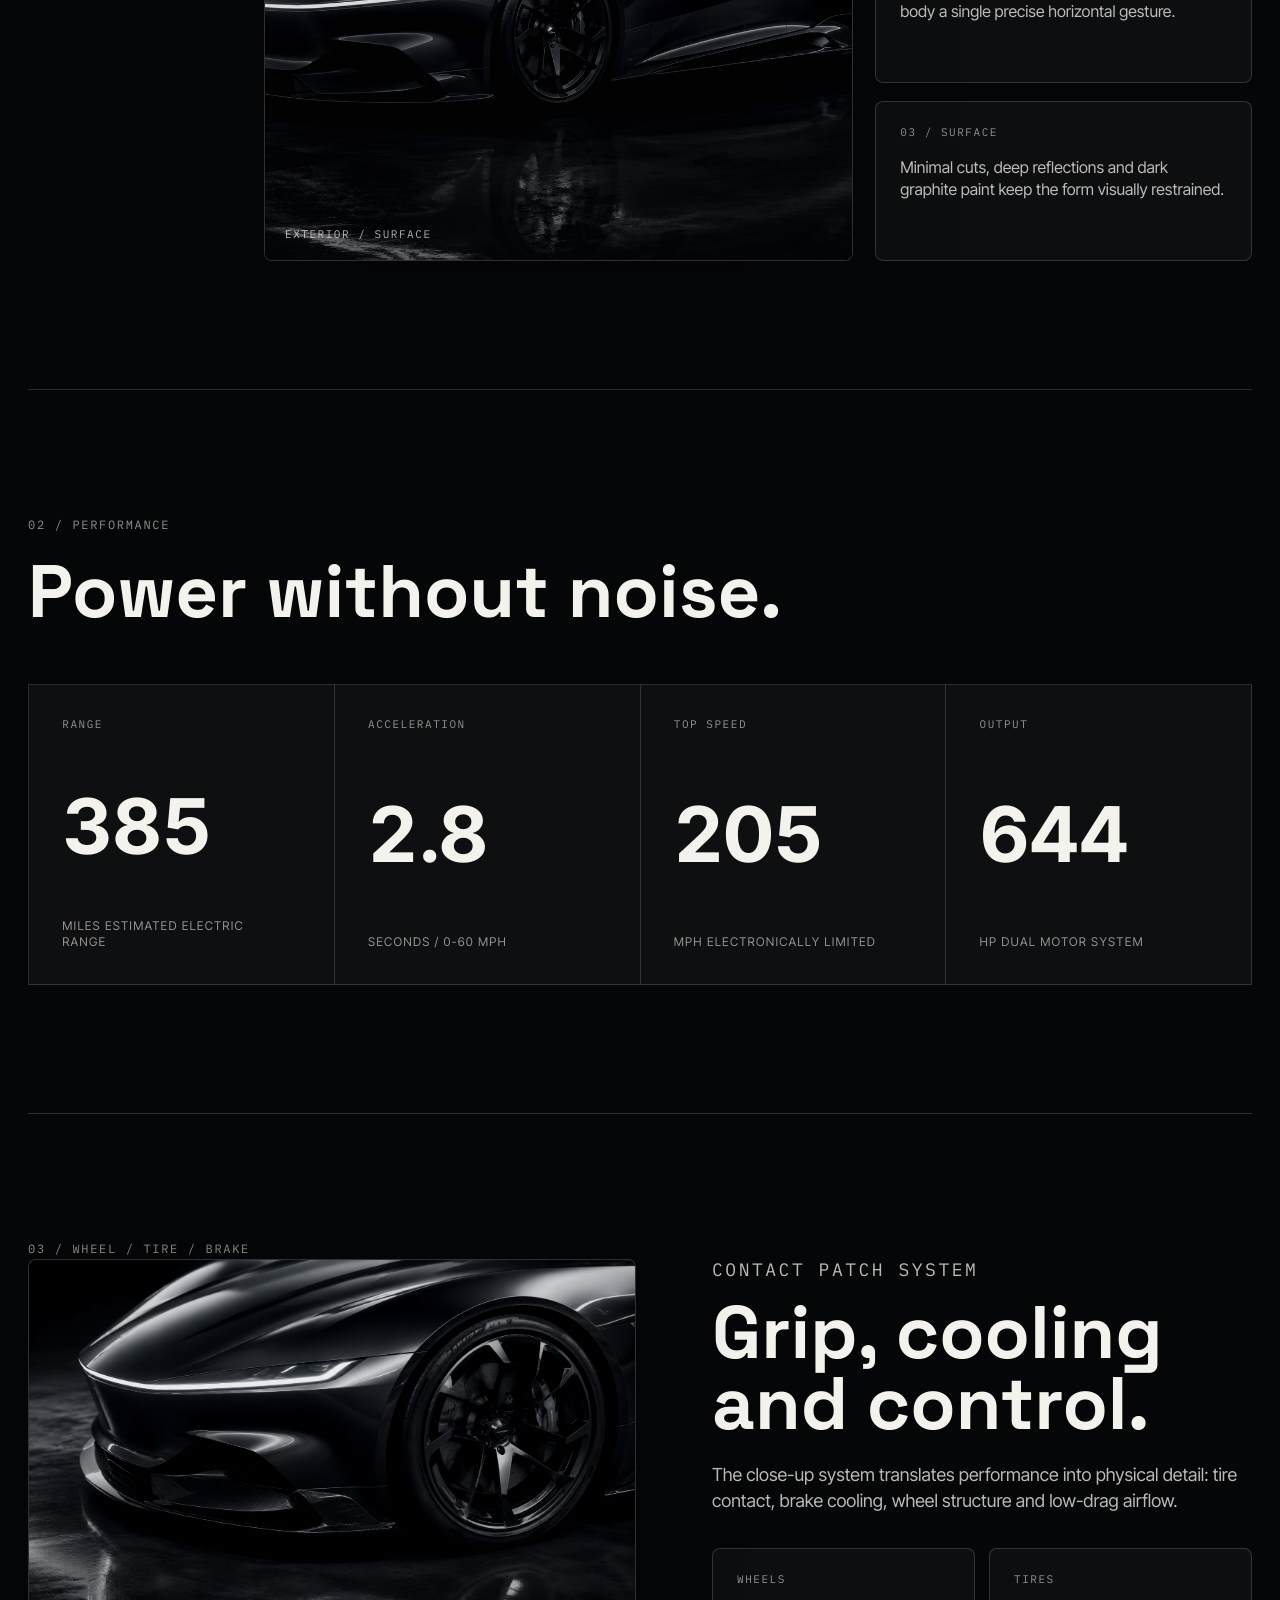
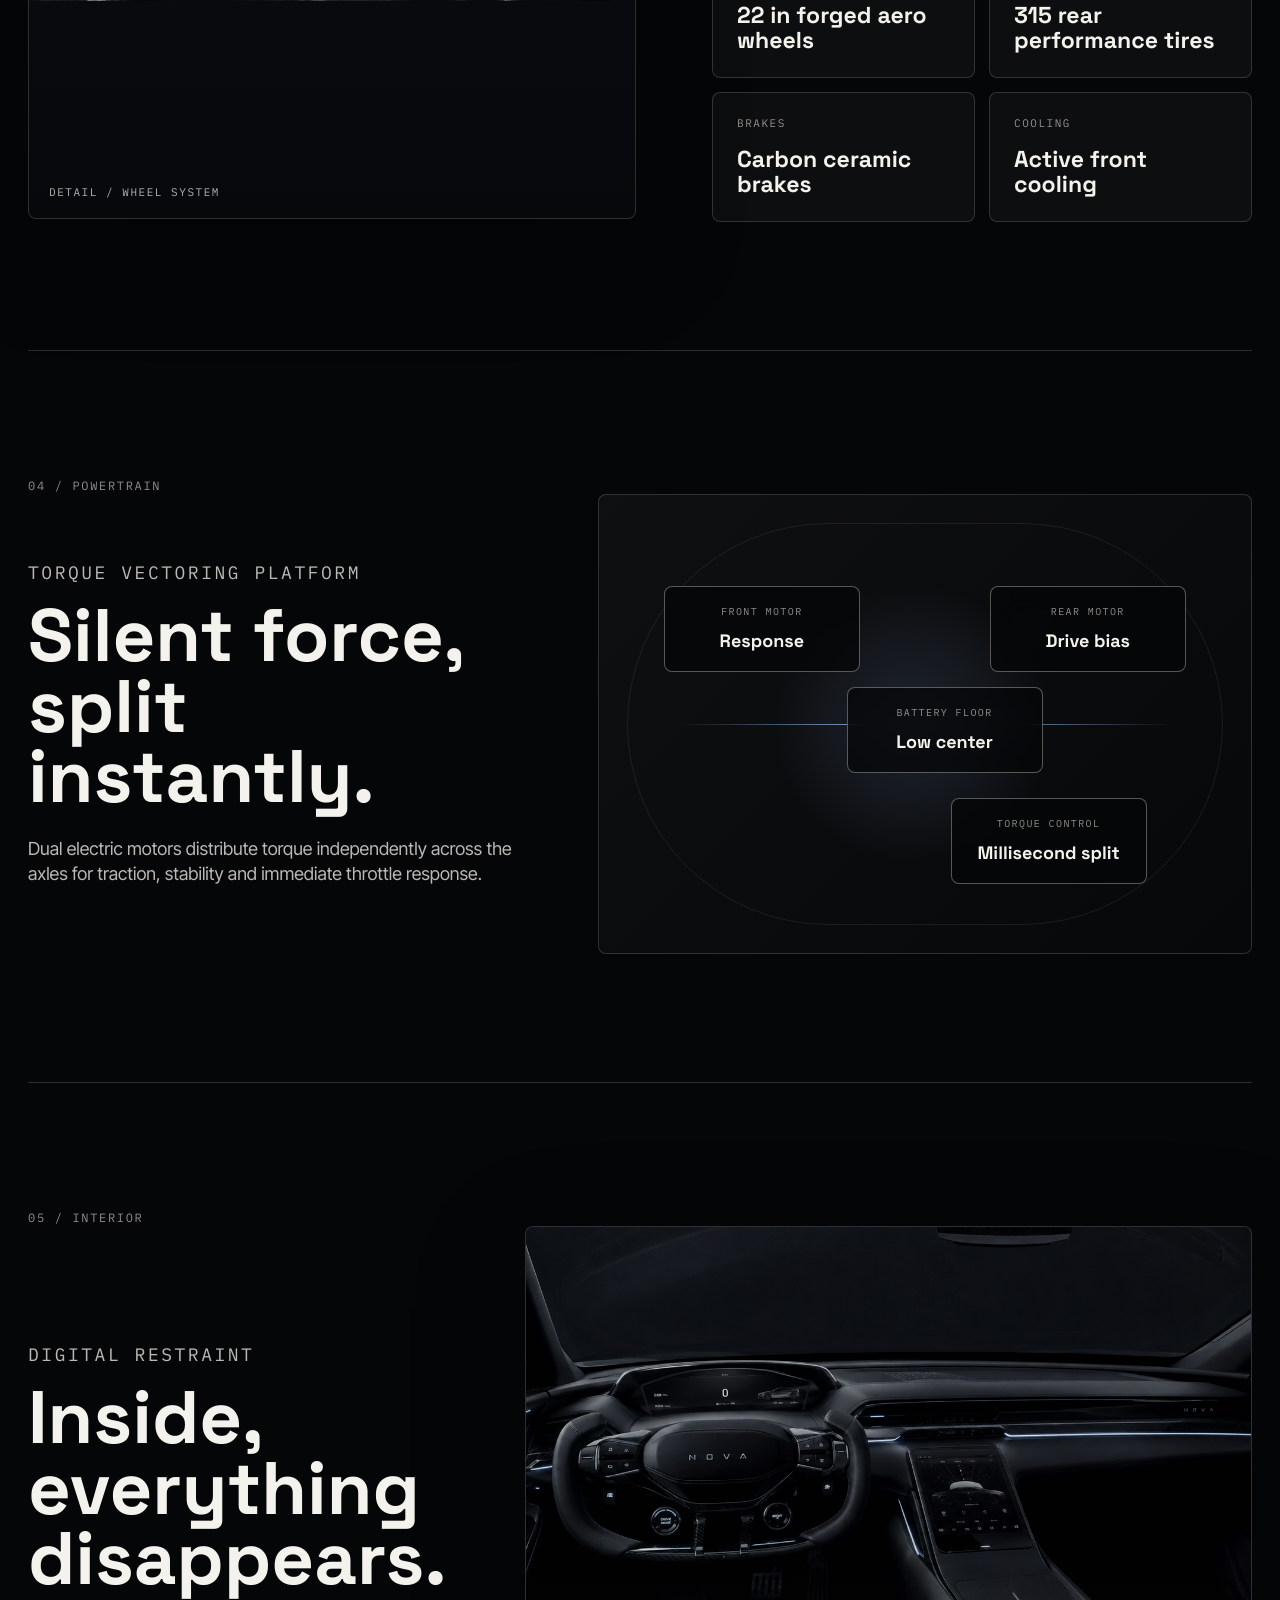
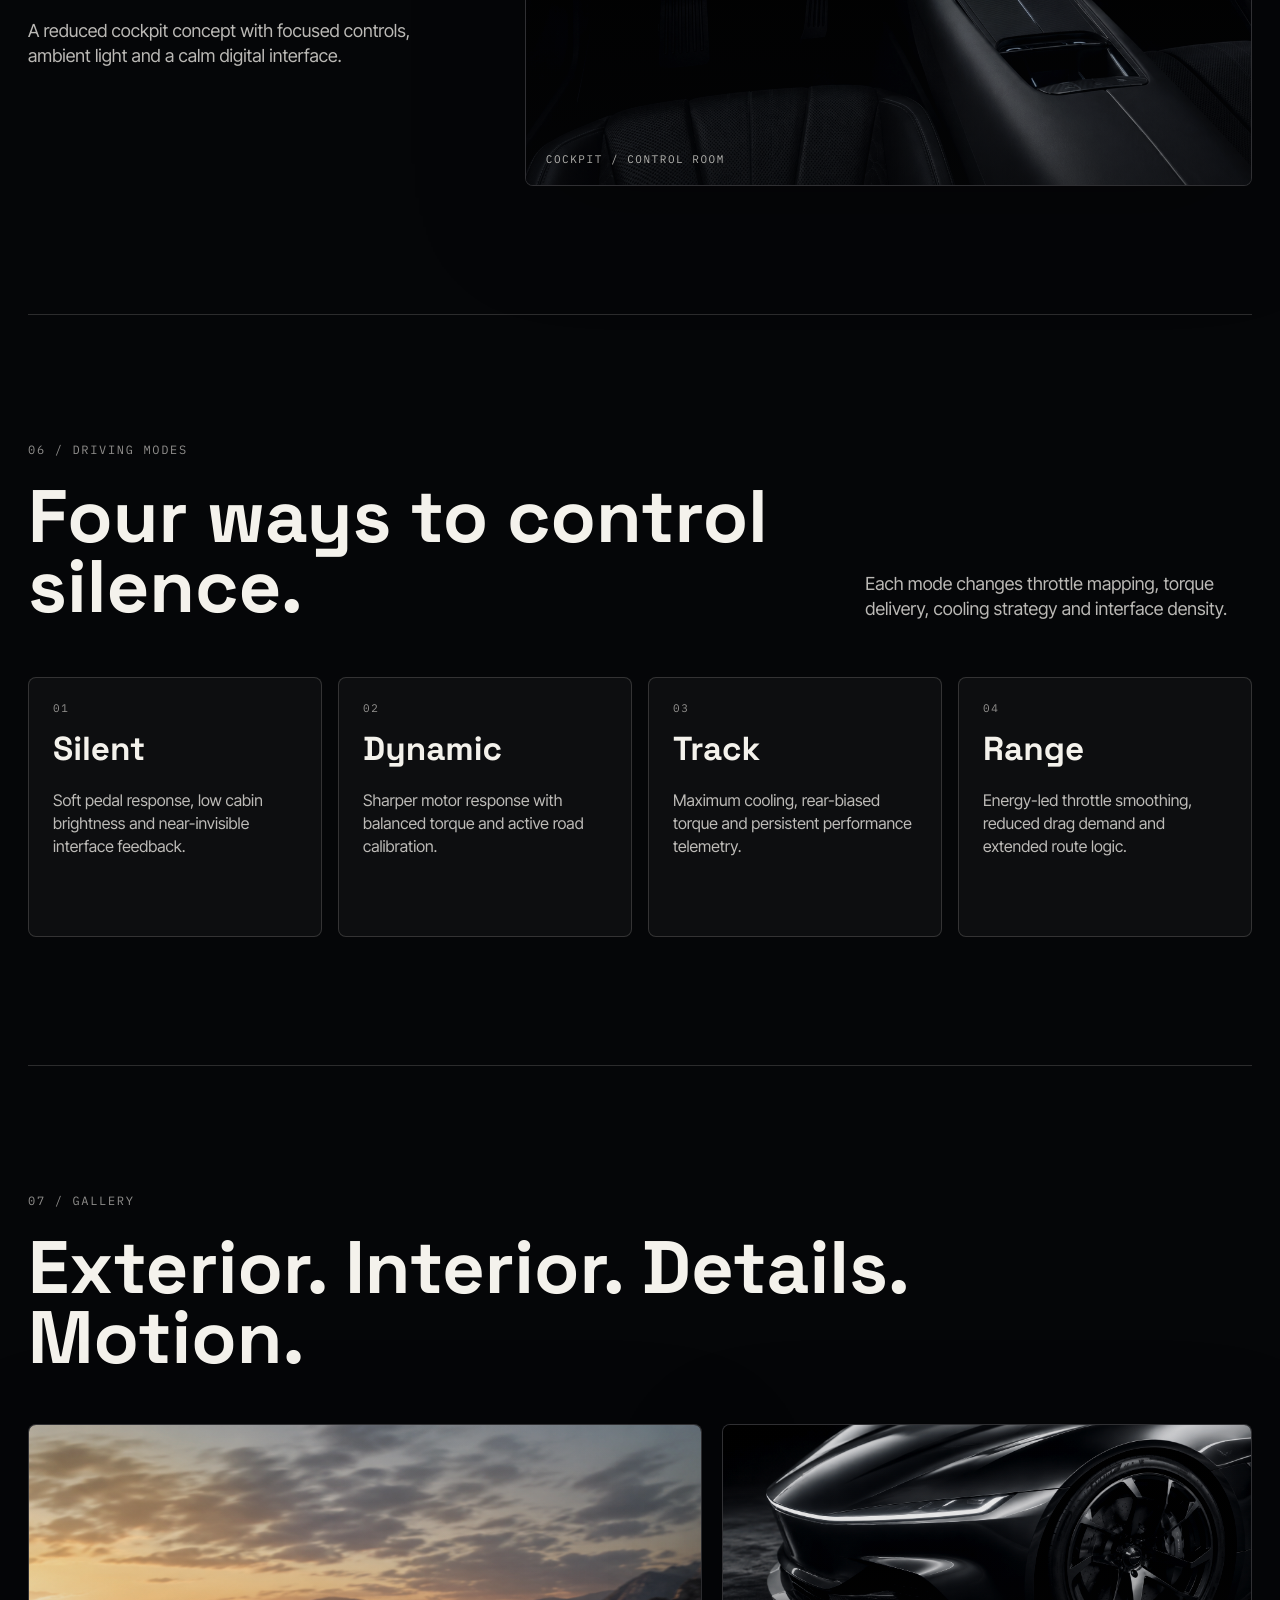
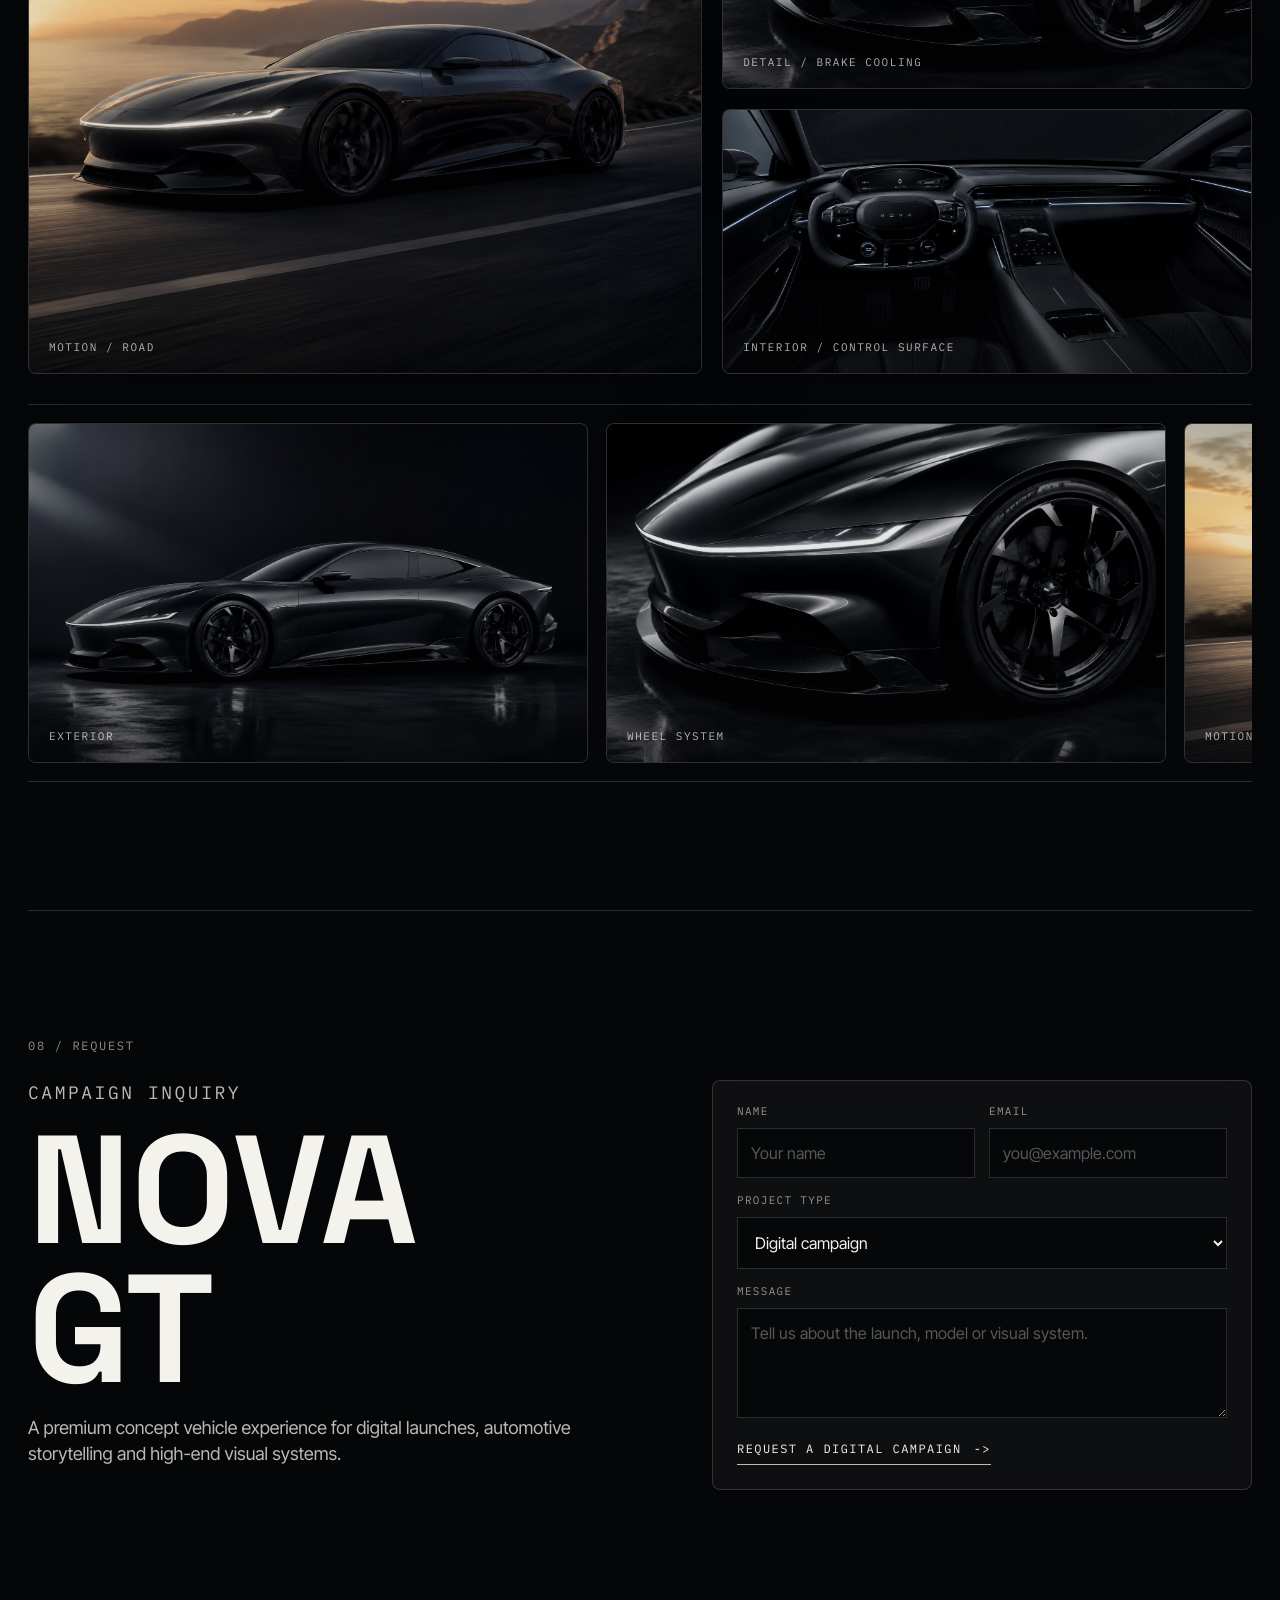
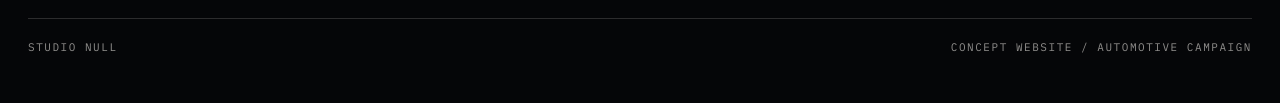
==== commit 6d7e5e8f: "Add NOVA GT concept website" ====
--- a/NOVA-GT-finished-product/nova-gt-concept-website/index.html
+++ b/NOVA-GT-finished-product/nova-gt-concept-website/index.html
@@ -31,10 +31,13 @@
   </header>
 
   <main id="top">
-    <section class="hero" aria-labelledby="hero-title">
+    <section class="hero hero-intro" aria-labelledby="hero-title">
       <div class="hero-bg" aria-hidden="true">
-        <img src="assets/nova-exterior-dark.png" alt="" />
-      </div>
+        <img src="assets/nova-hero-front.png" alt="" />
+      </div>
+      <div class="hero-fog" aria-hidden="true"></div>
+      <div class="hero-led" aria-hidden="true"></div>
+      <div class="hero-floor-light" aria-hidden="true"></div>
       <div class="hero-scan" aria-hidden="true"></div>
       <div class="hero-inner">
         <div class="hero-meta mono">
@@ -46,32 +49,14 @@
           <div class="hero-copy">
             <p class="eyebrow mono">NOVA GT / 2026</p>
             <h1 id="hero-title">Electric performance.<br>Reduced to silence.</h1>
-            <p class="intro">A cinematic electric grand tourer concept shaped for instant torque, low drag and quiet control.</p>
-            <a class="cta" href="#design" data-scroll>Explore model</a>
+            <p class="intro">A cinematic concept vehicle interface built around speed, control and visual restraint.</p>
+            <a class="cta" href="#design" data-scroll>Explore model ↗</a>
           </div>
-
-          <aside class="hero-readout" aria-label="NOVA GT launch readout">
-            <p class="mono">Launch specification</p>
-            <dl>
-              <div>
-                <dt>Architecture</dt>
-                <dd>Dual motor AWD</dd>
-              </div>
-              <div>
-                <dt>Body</dt>
-                <dd>Electric performance GT</dd>
-              </div>
-              <div>
-                <dt>Surface</dt>
-                <dd>Graphite gloss studio finish</dd>
-              </div>
-            </dl>
-          </aside>
         </div>
 
         <div class="hero-stats" aria-label="NOVA GT performance statistics">
           <article>
-            <span class="mono">0-60 MPH</span>
+            <span class="mono">0–60 MPH</span>
             <strong data-counter="2.8" data-decimals="1">0</strong>
             <small>seconds</small>
           </article>
@@ -86,9 +71,9 @@
             <small>miles</small>
           </article>
           <article>
-            <span class="mono">Output</span>
-            <strong data-counter="644">0</strong>
-            <small>hp</small>
+            <span class="mono">Drive</span>
+            <strong>Dual</strong>
+            <small>motor AWD</small>
           </article>
         </div>
       </div>
--- a/NOVA-GT-finished-product/nova-gt-concept-website/styles.css
+++ b/NOVA-GT-finished-product/nova-gt-concept-website/styles.css
@@ -256,8 +256,9 @@
 
 .hero-bg {
   position: absolute;
-  inset: 0;
+  inset: 0 0 auto;
   z-index: -3;
+  height: 100svh;
   overflow: hidden;
 }
 
@@ -266,9 +267,10 @@
   height: 100%;
   object-fit: cover;
   object-position: center center;
-  filter: brightness(1.18) contrast(1.1) saturate(1.04);
-  transform: scale(1.08) translate3d(-0.5%, 2.5%, 0);
-  animation: heroDrift 18s ease-in-out infinite alternate;
+  opacity: 0;
+  filter: brightness(0.72) contrast(1.08) saturate(1.02);
+  transform: scale(1.055);
+  transform-origin: 58% 50%;
 }
 
 .hero-bg::after {
@@ -277,9 +279,57 @@
   inset: 0;
   z-index: 1;
   background:
-    radial-gradient(circle at 70% 45%, rgba(200, 205, 210, 0.28), transparent 31%),
-    linear-gradient(90deg, rgba(5, 6, 8, 0.9) 0%, rgba(5, 6, 8, 0.66) 32%, rgba(5, 6, 8, 0.16) 60%, rgba(5, 6, 8, 0.52) 100%),
-    linear-gradient(180deg, rgba(5, 6, 8, 0.6) 0%, rgba(5, 6, 8, 0.1) 44%, rgba(5, 6, 8, 0.84) 100%);
+    radial-gradient(circle at 68% 46%, rgba(190, 205, 218, 0.15), transparent 25%),
+    linear-gradient(90deg, rgba(5, 6, 8, 0.96) 0%, rgba(5, 6, 8, 0.86) 31%, rgba(5, 6, 8, 0.36) 54%, rgba(5, 6, 8, 0.42) 100%),
+    linear-gradient(180deg, rgba(5, 6, 8, 0.78) 0%, rgba(5, 6, 8, 0.22) 44%, rgba(5, 6, 8, 0.92) 100%);
+}
+
+.hero-fog,
+.hero-led,
+.hero-floor-light {
+  position: absolute;
+  z-index: -1;
+  pointer-events: none;
+}
+
+.hero-fog {
+  inset: 0;
+  height: 100svh;
+  opacity: 0;
+  background:
+    radial-gradient(ellipse at 74% 34%, rgba(166, 185, 202, 0.24), transparent 32%),
+    radial-gradient(ellipse at 56% 58%, rgba(120, 140, 155, 0.12), transparent 35%);
+  filter: blur(12px);
+  transform: translate3d(2.5%, 0, 0) scale(1.03);
+  mix-blend-mode: screen;
+}
+
+.hero-led {
+  left: clamp(250px, 39vw, 650px);
+  right: clamp(72px, 8vw, 150px);
+  top: clamp(380px, 52svh, 560px);
+  height: 4px;
+  opacity: 0;
+  border-radius: 999px;
+  background: linear-gradient(90deg, transparent 0%, rgba(210, 232, 255, 0.2) 8%, rgba(235, 246, 255, 0.96) 48%, rgba(210, 232, 255, 0.2) 92%, transparent 100%);
+  box-shadow:
+    0 0 10px rgba(205, 229, 255, 0.42),
+    0 0 32px rgba(157, 191, 255, 0.24);
+  transform: scaleX(0.35);
+  transform-origin: center;
+}
+
+.hero-floor-light {
+  left: clamp(300px, 43vw, 700px);
+  right: clamp(80px, 9vw, 180px);
+  top: clamp(540px, 68svh, 720px);
+  height: 160px;
+  opacity: 0;
+  background:
+    radial-gradient(ellipse at 48% 6%, rgba(206, 229, 255, 0.24), rgba(206, 229, 255, 0.08) 28%, transparent 68%),
+    linear-gradient(90deg, transparent, rgba(240, 248, 255, 0.2), transparent);
+  filter: blur(12px);
+  transform: translateY(18px) scaleX(0.72);
 }
 
 .hero-scan {
@@ -293,11 +343,10 @@
 .hero-scan::before {
   content: "";
   position: absolute;
-  inset: -25% -35%;
-  background: linear-gradient(108deg, transparent 43%, rgba(255, 255, 255, 0.14), transparent 56%);
-  opacity: 0.52;
+  inset: -28% -42%;
+  background: linear-gradient(108deg, transparent 43%, rgba(255, 255, 255, 0.1), transparent 56%);
+  opacity: 0;
   transform: translateX(-45%);
-  animation: lightSweep 8s ease-in-out infinite;
 }
 
 .hero-scan::after {
@@ -308,18 +357,17 @@
   top: 0;
   height: 1px;
   background: linear-gradient(90deg, transparent, rgba(244, 242, 236, 0.86), transparent);
-  opacity: 0.3;
-  animation: scanLine 5.5s linear infinite;
+  opacity: 0;
 }
 
 .hero-inner {
   display: grid;
   grid-template-rows: auto minmax(0, 1fr) auto;
-  gap: clamp(28px, 4vw, 54px);
+  gap: clamp(24px, 3.2vw, 46px);
   width: min(1560px, calc(100vw - 56px));
   min-height: 100svh;
   margin: 0 auto;
-  padding: clamp(116px, 14vh, 168px) 0 34px;
+  padding: clamp(118px, 15vh, 172px) 0 32px;
 }
 
 .hero-meta {
@@ -328,18 +376,18 @@
   gap: 24px;
   color: var(--soft);
   font-size: 12px;
+  opacity: 0;
+  transform: translateY(10px);
 }
 
 .hero-body {
   display: grid;
-  grid-template-columns: minmax(0, 0.92fr) minmax(300px, 0.38fr);
-  gap: clamp(36px, 6vw, 90px);
   align-items: center;
 }
 
 .hero-copy {
   position: relative;
-  max-width: 950px;
+  max-width: min(900px, 64vw);
 }
 
 .hero-copy::before {
@@ -347,7 +395,7 @@
   position: absolute;
   inset: -36px -44px -30px -44px;
   z-index: -1;
-  background: radial-gradient(ellipse at 18% 50%, rgba(5, 6, 8, 0.82), rgba(5, 6, 8, 0.46) 46%, transparent 72%);
+  background: radial-gradient(ellipse at 20% 46%, rgba(5, 6, 8, 0.92), rgba(5, 6, 8, 0.58) 48%, transparent 74%);
   pointer-events: none;
 }
 
@@ -373,9 +421,9 @@
 }
 
 h1 {
-  max-width: 1040px;
+  max-width: 900px;
   margin-top: 18px;
-  font-size: clamp(54px, 5.9vw, 108px);
+  font-size: clamp(52px, 5.1vw, 88px);
   line-height: 0.96;
 }
 
@@ -433,52 +481,8 @@
   transform: translateX(4px);
 }
 
-.hero-readout {
-  justify-self: end;
-  width: min(360px, 100%);
-  padding: 22px;
-  border: 1px solid rgba(244, 242, 236, 0.18);
-  border-radius: 8px;
-  background: rgba(5, 6, 8, 0.36);
-  backdrop-filter: blur(18px);
-  box-shadow: 0 24px 90px rgba(0, 0, 0, 0.24);
-}
-
-.hero-readout > p {
-  color: var(--muted);
-  font-size: 11px;
-}
-
-.hero-readout dl {
-  display: grid;
-  gap: 18px;
-  margin: 22px 0 0;
-}
-
-.hero-readout div {
-  display: grid;
-  gap: 6px;
-  padding-top: 16px;
-  border-top: 1px solid var(--line);
-}
-
-.hero-readout dt,
-.hero-readout dd {
-  margin: 0;
-}
-
-.hero-readout dt {
-  color: var(--muted);
-  font-family: var(--mono);
-  font-size: 10px;
-  letter-spacing: 0.12em;
-  text-transform: uppercase;
-}
-
-.hero-readout dd {
-  color: var(--text);
-  font-size: 18px;
-  line-height: 1.2;
+.hero .cta::after {
+  content: none;
 }
 
 .hero-stats {
@@ -489,12 +493,16 @@
   background: rgba(5, 6, 8, 0.52);
   backdrop-filter: blur(16px);
   overflow: hidden;
+  opacity: 0;
+  transform: translateY(18px);
 }
 
 .hero-stats article {
   min-width: 0;
   padding: clamp(18px, 2.2vw, 30px);
   border-right: 1px solid var(--line);
+  opacity: 0;
+  transform: translateY(12px);
 }
 
 .hero-stats article:last-child {
@@ -533,35 +541,208 @@
   text-transform: uppercase;
 }
 
-@keyframes heroDrift {
-  from {
-    transform: scale(1.08) translate3d(-0.8%, 2.5%, 0);
-  }
-
-  to {
-    transform: scale(1.12) translate3d(0.8%, 1.4%, 0);
+body.is-loaded .hero-bg img {
+  animation: heroImageReveal 1600ms cubic-bezier(0.16, 1, 0.3, 1) 200ms both;
+}
+
+body.is-loaded .hero-fog {
+  animation: heroFogReveal 4200ms ease 240ms both;
+}
+
+body.is-loaded .hero-led {
+  animation: ledWake 1850ms cubic-bezier(0.16, 1, 0.3, 1) 500ms both;
+}
+
+body.is-loaded .hero-floor-light {
+  animation: floorFlash 1700ms cubic-bezier(0.16, 1, 0.3, 1) 680ms both;
+}
+
+body.is-loaded .hero-scan::before {
+  animation: lightSweep 2100ms ease-in-out 720ms both;
+}
+
+body.is-loaded .hero-scan::after {
+  animation: scanLine 2600ms linear 580ms both;
+}
+
+body.is-loaded .hero-meta {
+  animation: introText 680ms cubic-bezier(0.16, 1, 0.3, 1) 980ms both;
+}
+
+.hero-copy .eyebrow,
+.hero-copy h1,
+.hero-copy .intro,
+.hero-copy .cta {
+  opacity: 0;
+  transform: translateY(18px);
+}
+
+body.is-loaded .hero-copy .eyebrow {
+  animation: introText 650ms cubic-bezier(0.16, 1, 0.3, 1) 1080ms both;
+}
+
+body.is-loaded .hero-copy h1 {
+  animation: introText 760ms cubic-bezier(0.16, 1, 0.3, 1) 1200ms both;
+}
+
+body.is-loaded .hero-copy .intro {
+  animation: introText 720ms cubic-bezier(0.16, 1, 0.3, 1) 1450ms both;
+}
+
+body.is-loaded .hero-copy .cta {
+  animation: introText 720ms cubic-bezier(0.16, 1, 0.3, 1) 1520ms both;
+}
+
+body.is-loaded .hero-stats {
+  animation: statsReveal 760ms cubic-bezier(0.16, 1, 0.3, 1) 1700ms both;
+}
+
+body.is-loaded .hero-stats article {
+  animation: introText 620ms cubic-bezier(0.16, 1, 0.3, 1) both;
+}
+
+body.is-loaded .hero-stats article:nth-child(1) {
+  animation-delay: 1740ms;
+}
+
+body.is-loaded .hero-stats article:nth-child(2) {
+  animation-delay: 1840ms;
+}
+
+body.is-loaded .hero-stats article:nth-child(3) {
+  animation-delay: 1940ms;
+}
+
+body.is-loaded .hero-stats article:nth-child(4) {
+  animation-delay: 2040ms;
+}
+
+@keyframes heroImageReveal {
+  0% {
+    opacity: 0;
+    filter: brightness(0.52) contrast(1.02) saturate(0.92);
+    transform: scale(1.075);
+  }
+
+  100% {
+    opacity: 1;
+    filter: brightness(1.02) contrast(1.12) saturate(1.03);
+    transform: scale(1.03);
+  }
+}
+
+@keyframes heroFogReveal {
+  0% {
+    opacity: 0;
+    transform: translate3d(3%, 1%, 0) scale(1.04);
+  }
+
+  42% {
+    opacity: 0.86;
+  }
+
+  100% {
+    opacity: 0.58;
+    transform: translate3d(-1%, 0, 0) scale(1.01);
+  }
+}
+
+@keyframes ledWake {
+  0% {
+    opacity: 0;
+    transform: scaleX(0.24);
+    filter: blur(2px);
+  }
+
+  36% {
+    opacity: 1;
+    transform: scaleX(1.02);
+    filter: blur(0);
+  }
+
+  54% {
+    opacity: 0.45;
+  }
+
+  100% {
+    opacity: 0.72;
+    transform: scaleX(1);
+    filter: blur(0);
+  }
+}
+
+@keyframes floorFlash {
+  0% {
+    opacity: 0;
+    transform: translateY(22px) scaleX(0.54);
+  }
+
+  42% {
+    opacity: 0.74;
+    transform: translateY(0) scaleX(1);
+  }
+
+  100% {
+    opacity: 0.28;
+    transform: translateY(8px) scaleX(0.92);
   }
 }
 
 @keyframes lightSweep {
   0%,
-  18% {
-    transform: translateX(-48%);
-  }
-
-  72%,
+  16% {
+    opacity: 0;
+    transform: translateX(-52%);
+  }
+
+  48% {
+    opacity: 0.42;
+  }
+
   100% {
+    opacity: 0;
     transform: translateX(48%);
   }
 }
 
 @keyframes scanLine {
+  0% {
+    opacity: 0;
+    transform: translateY(22vh);
+  }
+
+  16%,
+  58% {
+    opacity: 0.24;
+  }
+
+  100% {
+    opacity: 0;
+    transform: translateY(77vh);
+  }
+}
+
+@keyframes introText {
   from {
-    transform: translateY(-8vh);
+    opacity: 0;
+    transform: translateY(18px);
   }
 
   to {
-    transform: translateY(108vh);
+    opacity: 1;
+    transform: translateY(0);
+  }
+}
+
+@keyframes statsReveal {
+  from {
+    opacity: 0;
+    transform: translateY(18px);
+  }
+
+  to {
+    opacity: 1;
+    transform: translateY(0);
   }
 }
 
@@ -1103,13 +1284,8 @@
     align-items: start;
   }
 
-  .hero-readout {
-    justify-self: start;
-    width: min(720px, 100%);
-  }
-
-  .hero-readout dl {
-    grid-template-columns: repeat(3, minmax(0, 1fr));
+  .hero-copy {
+    max-width: min(760px, 72vw);
   }
 
   .design-grid {
@@ -1144,18 +1320,33 @@
     padding: 92px 0;
   }
 
-  .hero {
-    min-height: auto;
-  }
-
   .hero-bg img {
-    object-position: 57% center;
+    object-position: 64% center;
+  }
+
+  .hero-bg::after {
+    background:
+      radial-gradient(ellipse at 22% 36%, rgba(5, 6, 8, 0.98), rgba(5, 6, 8, 0.76) 44%, transparent 74%),
+      linear-gradient(90deg, rgba(5, 6, 8, 0.96) 0%, rgba(5, 6, 8, 0.84) 48%, rgba(5, 6, 8, 0.42) 100%),
+      linear-gradient(180deg, rgba(5, 6, 8, 0.78) 0%, rgba(5, 6, 8, 0.18) 44%, rgba(5, 6, 8, 0.94) 100%);
+  }
+
+  .hero-led {
+    left: 38vw;
+    right: 8vw;
+    top: 58svh;
+  }
+
+  .hero-floor-light {
+    left: 32vw;
+    right: 7vw;
+    top: 73svh;
   }
 
   .hero-inner {
     width: calc(100vw - 32px);
     min-height: 100svh;
-    padding: 106px 0 24px;
+    padding: 106px 0 28px;
   }
 
   .hero-meta {
@@ -1164,7 +1355,7 @@
   }
 
   h1 {
-    font-size: clamp(48px, 14vw, 82px);
+    font-size: clamp(46px, 13vw, 74px);
     line-height: 0.94;
   }
 
@@ -1176,12 +1367,13 @@
     max-width: 430px;
   }
 
-  .hero-readout {
-    padding: 18px;
-  }
-
-  .hero-readout dl {
-    grid-template-columns: 1fr;
+  .hero-copy {
+    max-width: min(100%, 520px);
+  }
+
+  .hero-copy::before {
+    inset: -26px -20px -26px;
+    background: radial-gradient(ellipse at 18% 42%, rgba(5, 6, 8, 0.98), rgba(5, 6, 8, 0.76) 48%, transparent 78%);
   }
 
   .hero-stats {
@@ -1257,6 +1449,20 @@
   .site-footer {
     display: grid;
     width: calc(100vw - 32px);
+  }
+
+  @keyframes heroImageReveal {
+    0% {
+      opacity: 0;
+      filter: brightness(0.52) contrast(1.02) saturate(0.92);
+      transform: scale(1.18) translateY(13%);
+    }
+
+    100% {
+      opacity: 1;
+      filter: brightness(1.02) contrast(1.12) saturate(1.03);
+      transform: scale(1.14) translateY(15%);
+    }
   }
 }
 
@@ -1310,4 +1516,35 @@
     animation-iteration-count: 1 !important;
     transition-duration: 0.001ms !important;
   }
-}
+
+  body.is-loaded .hero-bg img,
+  body.is-loaded .hero-meta,
+  body.is-loaded .hero-copy .eyebrow,
+  body.is-loaded .hero-copy h1,
+  body.is-loaded .hero-copy .intro,
+  body.is-loaded .hero-copy .cta,
+  body.is-loaded .hero-stats,
+  body.is-loaded .hero-stats article {
+    opacity: 1;
+    transform: none;
+  }
+
+  body.is-loaded .hero-bg img {
+    filter: brightness(1.02) contrast(1.12) saturate(1.03);
+  }
+
+  body.is-loaded .hero-fog {
+    opacity: 0.44;
+    transform: none;
+  }
+
+  body.is-loaded .hero-led {
+    opacity: 0.58;
+    transform: none;
+  }
+
+  body.is-loaded .hero-floor-light {
+    opacity: 0.2;
+    transform: none;
+  }
+}
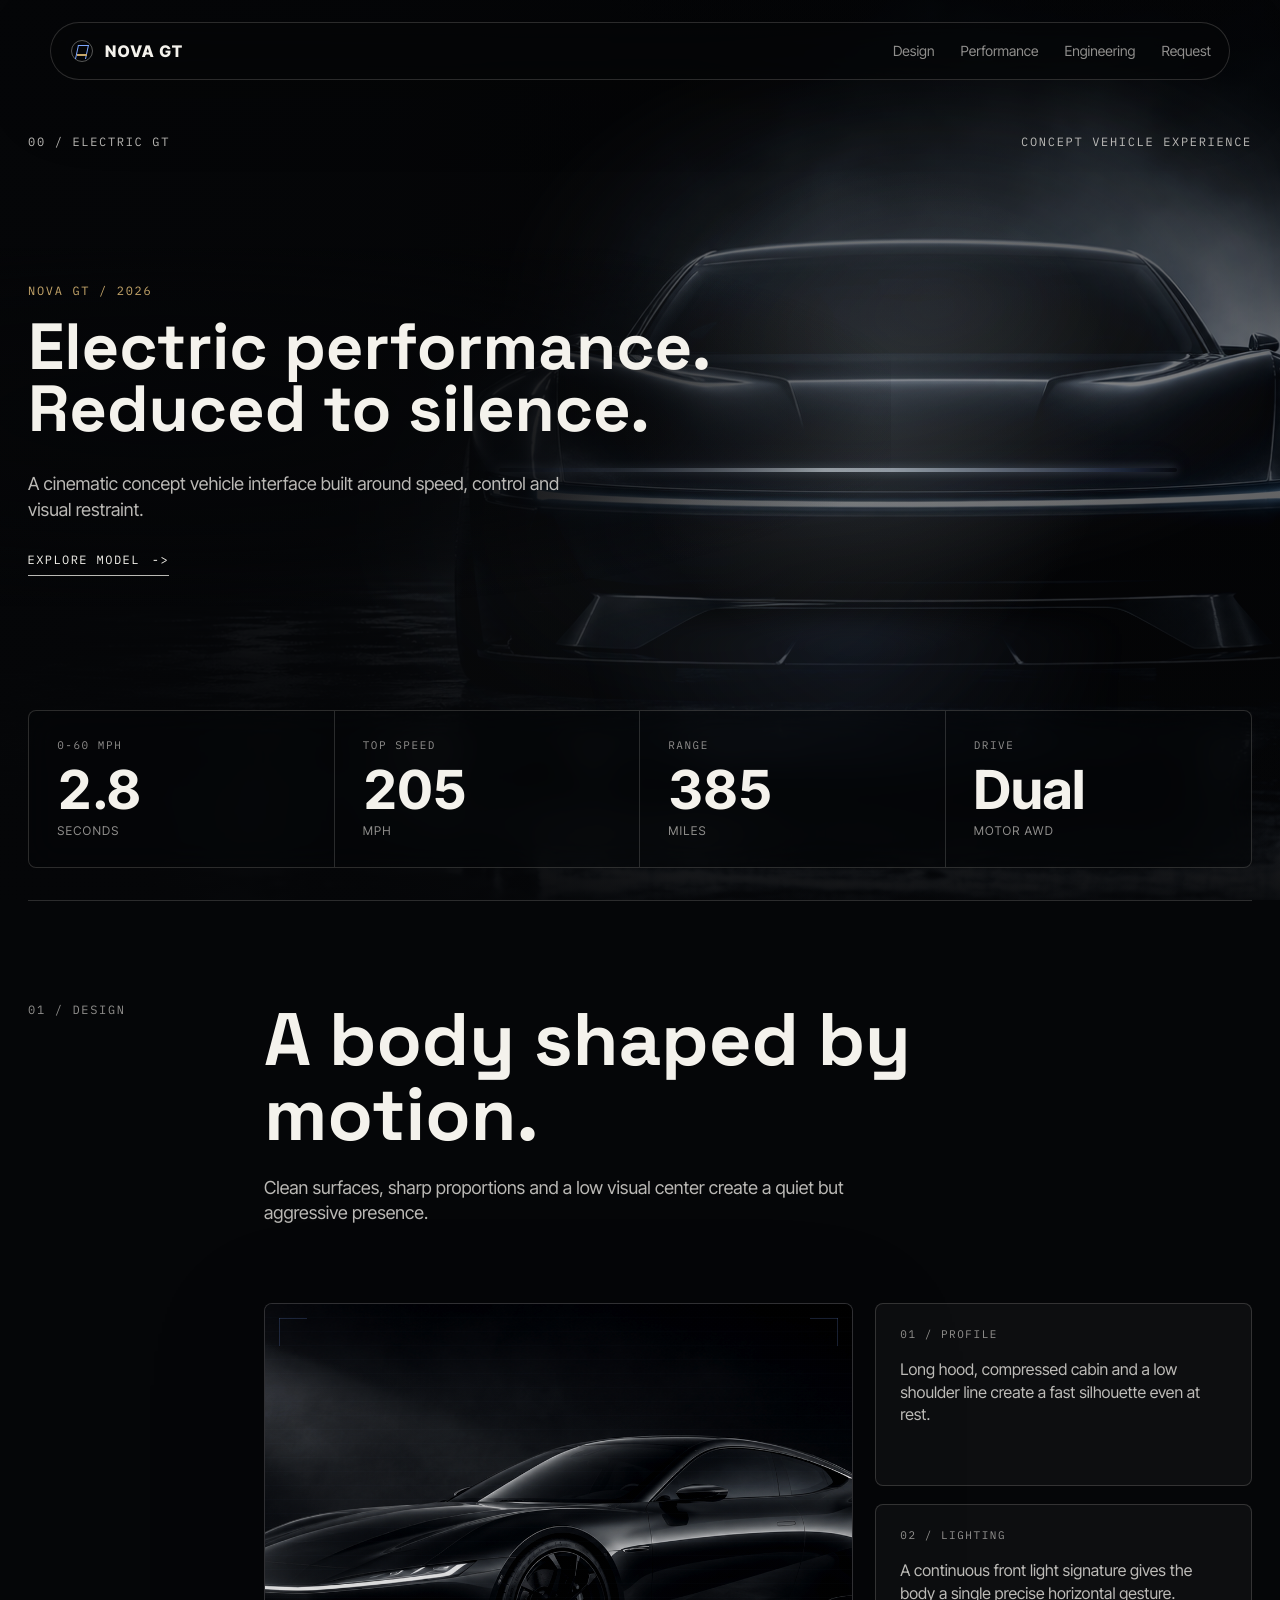
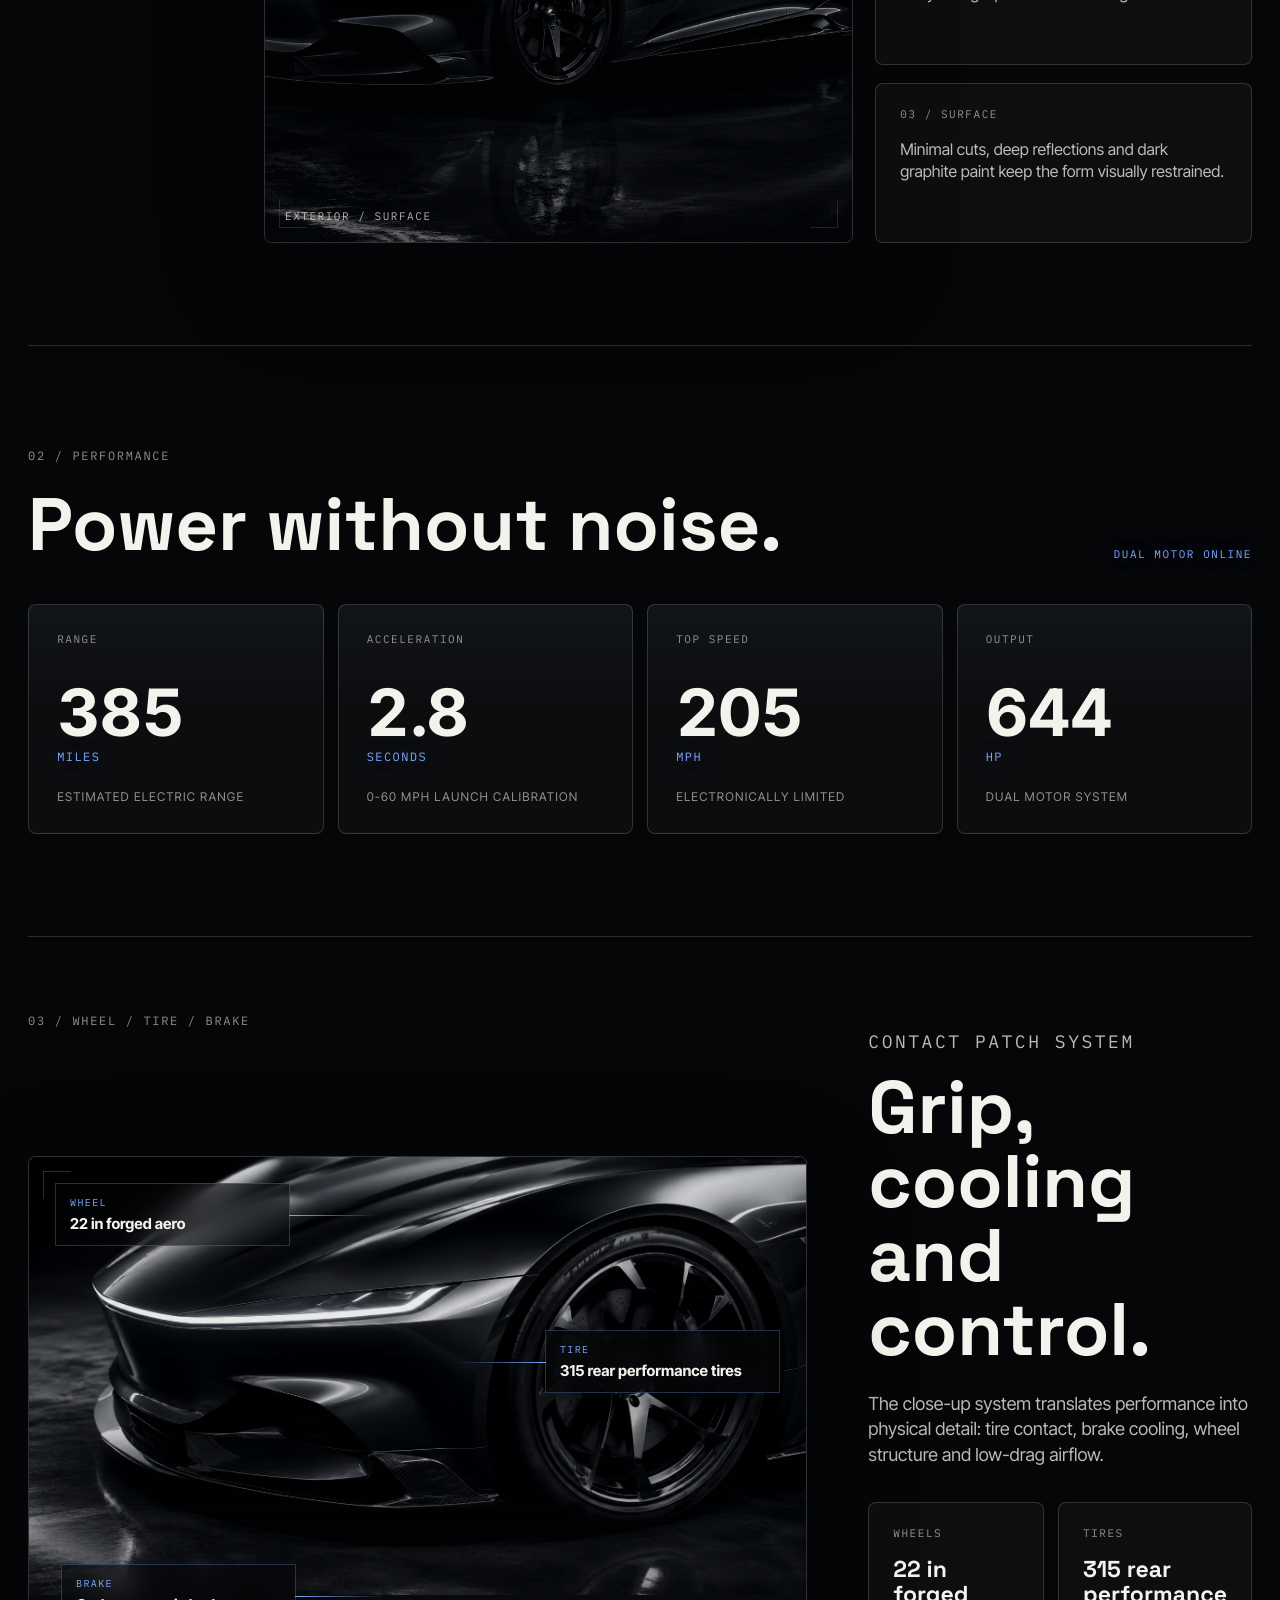
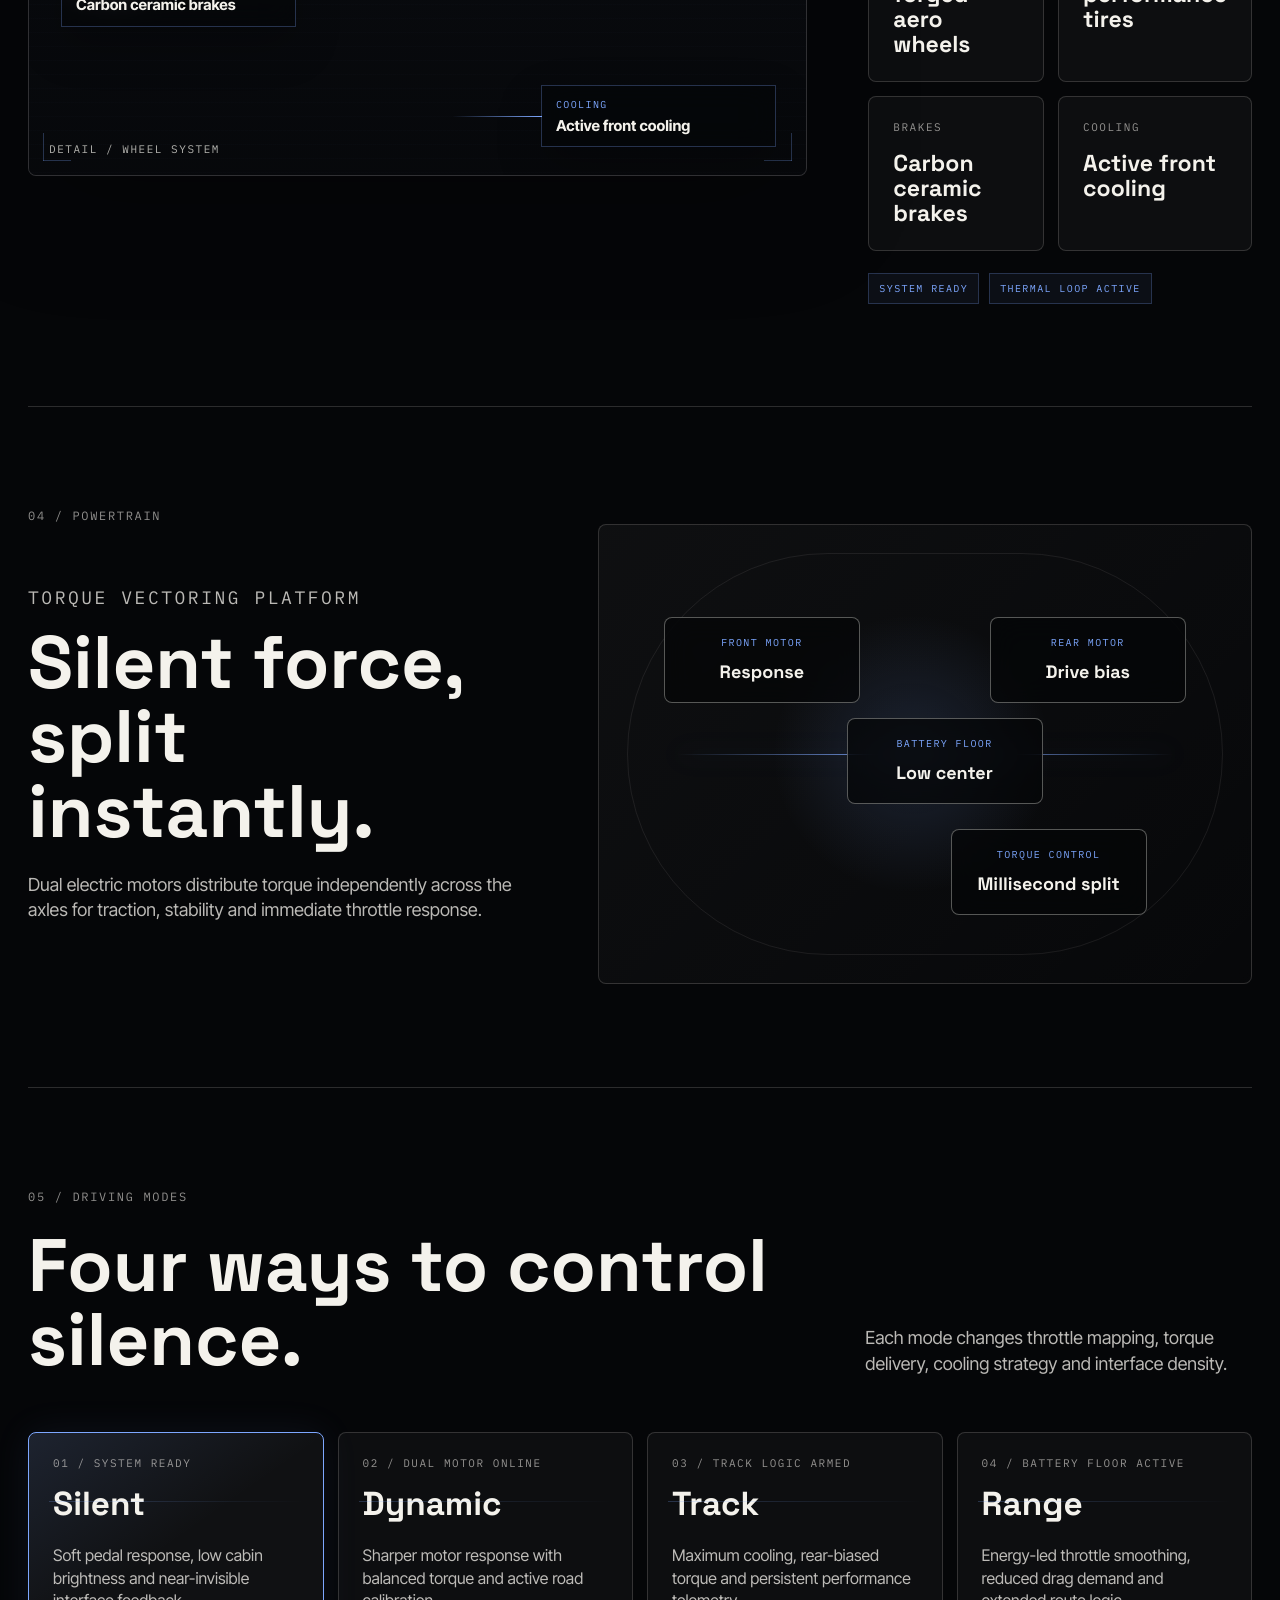
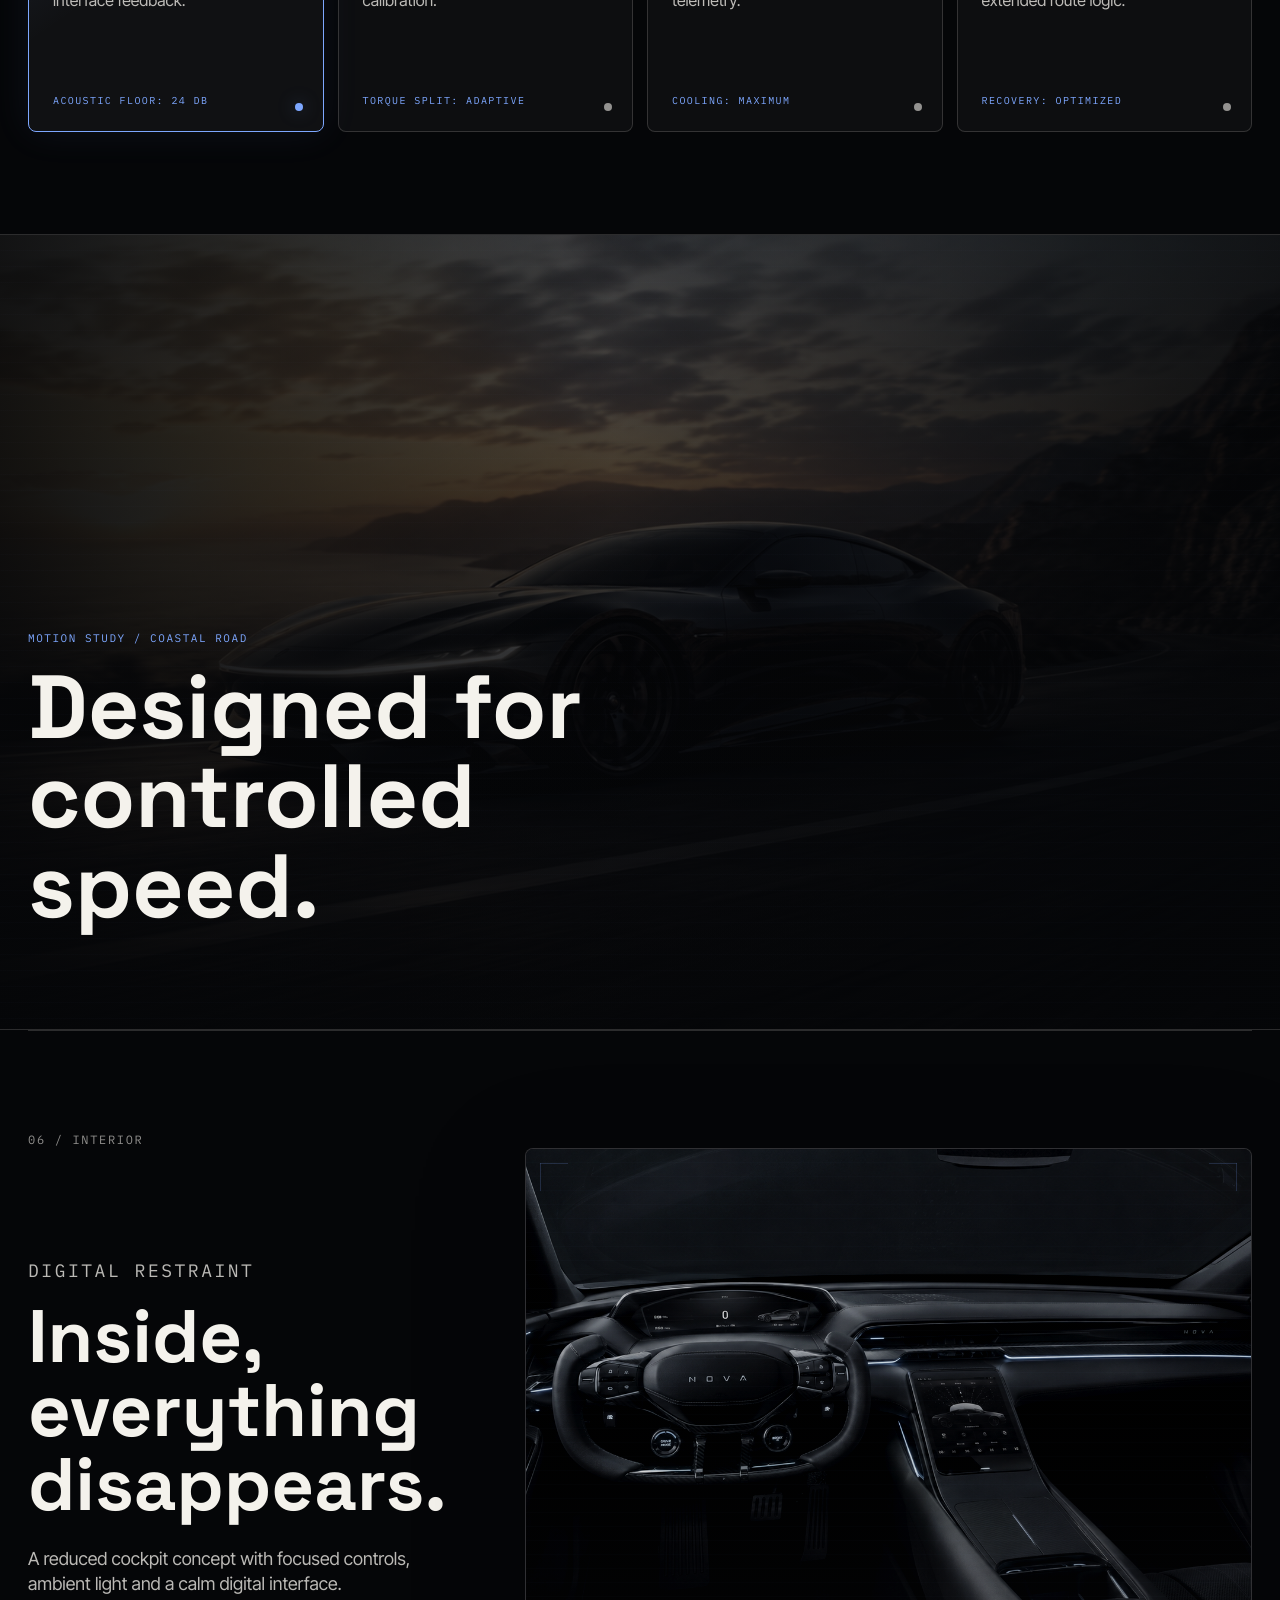
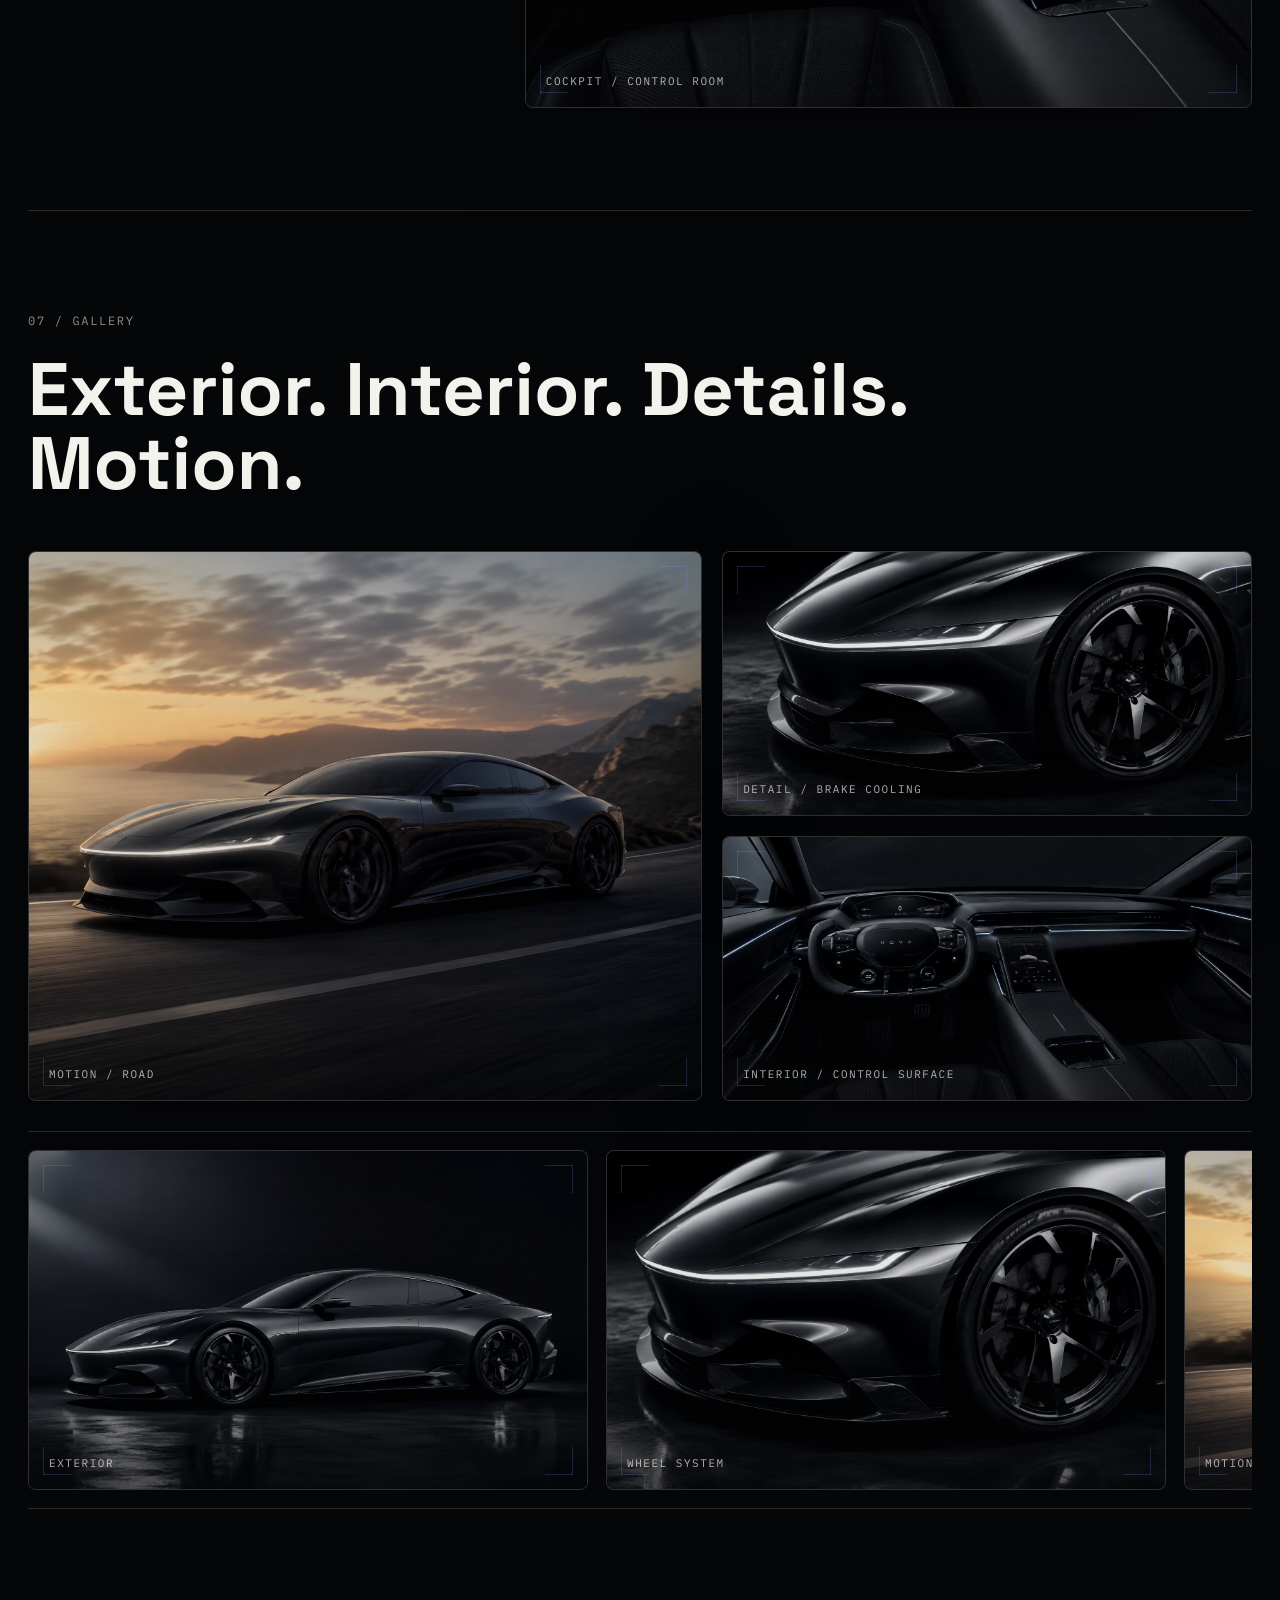
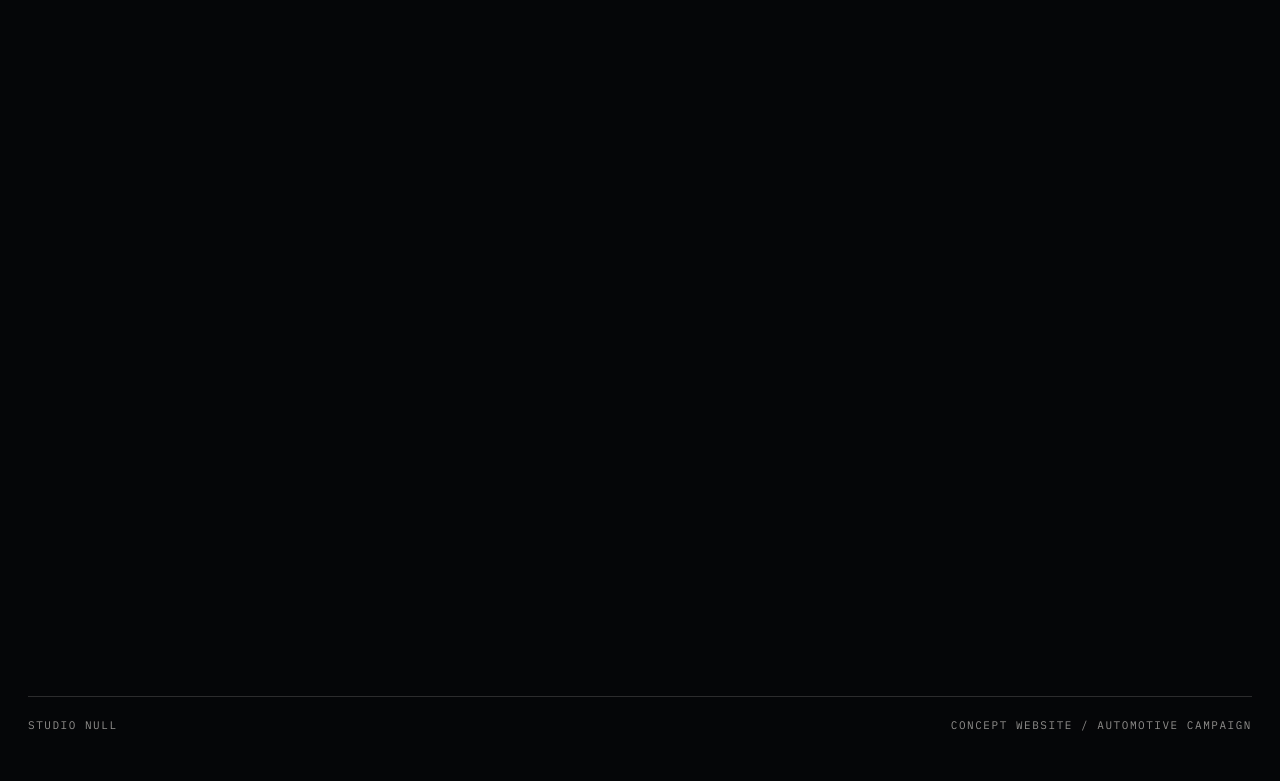
==== commit 811fde98: "Update NOVA GT website polish" ====
--- a/NOVA-GT-finished-product/nova-gt-concept-website/index.html
+++ b/NOVA-GT-finished-product/nova-gt-concept-website/index.html
@@ -39,6 +39,7 @@
       <div class="hero-led" aria-hidden="true"></div>
       <div class="hero-floor-light" aria-hidden="true"></div>
       <div class="hero-scan" aria-hidden="true"></div>
+
       <div class="hero-inner">
         <div class="hero-meta mono">
           <span>00 / Electric GT</span>
@@ -47,16 +48,16 @@
 
         <div class="hero-body">
           <div class="hero-copy">
-            <p class="eyebrow mono">NOVA GT / 2026</p>
+            <p class="eyebrow mono accent-label">NOVA GT / 2026</p>
             <h1 id="hero-title">Electric performance.<br>Reduced to silence.</h1>
             <p class="intro">A cinematic concept vehicle interface built around speed, control and visual restraint.</p>
-            <a class="cta" href="#design" data-scroll>Explore model ↗</a>
+            <a class="cta" href="#design" data-scroll>Explore model</a>
           </div>
         </div>
 
         <div class="hero-stats" aria-label="NOVA GT performance statistics">
           <article>
-            <span class="mono">0–60 MPH</span>
+            <span class="mono">0-60 MPH</span>
             <strong data-counter="2.8" data-decimals="1">0</strong>
             <small>seconds</small>
           </article>
@@ -109,40 +110,71 @@
 
     <section class="section performance" id="performance">
       <div class="section-label mono">02 / Performance</div>
-      <h2>Power without noise.</h2>
+      <div class="section-heading">
+        <h2>Power without noise.</h2>
+        <p class="section-kicker mono">Dual motor online</p>
+      </div>
       <div class="stat-grid">
         <article>
           <span class="mono">Range</span>
-          <strong data-counter="385">0</strong>
-          <small>miles estimated electric range</small>
+          <div class="stat-value">
+            <strong data-counter="385">0</strong>
+            <em>miles</em>
+          </div>
+          <small>estimated electric range</small>
         </article>
         <article>
           <span class="mono">Acceleration</span>
-          <strong data-counter="2.8" data-decimals="1">0</strong>
-          <small>seconds / 0-60 mph</small>
+          <div class="stat-value">
+            <strong data-counter="2.8" data-decimals="1">0</strong>
+            <em>seconds</em>
+          </div>
+          <small>0-60 mph launch calibration</small>
         </article>
         <article>
           <span class="mono">Top speed</span>
-          <strong data-counter="205">0</strong>
-          <small>mph electronically limited</small>
+          <div class="stat-value">
+            <strong data-counter="205">0</strong>
+            <em>mph</em>
+          </div>
+          <small>electronically limited</small>
         </article>
         <article>
           <span class="mono">Output</span>
-          <strong data-counter="644">0</strong>
-          <small>hp dual motor system</small>
-        </article>
-      </div>
-    </section>
-
-    <section class="section engineering" id="engineering">
+          <div class="stat-value">
+            <strong data-counter="644">0</strong>
+            <em>hp</em>
+          </div>
+          <small>dual motor system</small>
+        </article>
+      </div>
+    </section>
+
+    <section class="section engineering section-tight" id="engineering">
       <div class="section-label mono">03 / Wheel / Tire / Brake</div>
       <div class="engineering-layout">
-        <figure class="detail-image image-card">
+        <figure class="detail-image image-card engineering-image">
           <img src="assets/nova-detail.png" alt="NOVA GT wheel, tire and front brake detail study" />
           <figcaption class="mono">Detail / Wheel system</figcaption>
+          <div class="tech-callout callout-wheel">
+            <span class="mono">Wheel</span>
+            <strong>22 in forged aero</strong>
+          </div>
+          <div class="tech-callout callout-tire">
+            <span class="mono">Tire</span>
+            <strong>315 rear performance tires</strong>
+          </div>
+          <div class="tech-callout callout-brake">
+            <span class="mono">Brake</span>
+            <strong>Carbon ceramic brakes</strong>
+          </div>
+          <div class="tech-callout callout-cooling">
+            <span class="mono">Cooling</span>
+            <strong>Active front cooling</strong>
+          </div>
         </figure>
         <div class="engineering-copy">
-          <p class="eyebrow mono">Contact patch system</p>
+          <p class="eyebrow mono accent-label">Contact patch system</p>
           <h2>Grip, cooling and control.</h2>
           <p>The close-up system translates performance into physical detail: tire contact, brake cooling, wheel structure and low-drag airflow.</p>
           <div class="micro-specs">
@@ -163,6 +195,10 @@
               <strong>Active front cooling</strong>
             </article>
           </div>
+          <div class="status-row">
+            <span class="mono">System ready</span>
+            <span class="mono">Thermal loop active</span>
+          </div>
         </div>
       </div>
     </section>
@@ -171,7 +207,7 @@
       <div class="section-label mono">04 / Powertrain</div>
       <div class="powertrain-grid">
         <div class="powertrain-copy">
-          <p class="eyebrow mono">Torque vectoring platform</p>
+          <p class="eyebrow mono accent-label">Torque vectoring platform</p>
           <h2>Silent force, split instantly.</h2>
           <p>Dual electric motors distribute torque independently across the axles for traction, stability and immediate throttle response.</p>
         </div>
@@ -197,8 +233,50 @@
       </div>
     </section>
 
+    <section class="section modes">
+      <div class="section-label mono">05 / Driving Modes</div>
+      <div class="modes-heading">
+        <h2>Four ways to control silence.</h2>
+        <p>Each mode changes throttle mapping, torque delivery, cooling strategy and interface density.</p>
+      </div>
+      <div class="mode-grid">
+        <article class="mode-card is-active">
+          <span class="mono">01 / System ready</span>
+          <h3>Silent</h3>
+          <p>Soft pedal response, low cabin brightness and near-invisible interface feedback.</p>
+          <small class="mono">Acoustic floor: 24 dB</small>
+        </article>
+        <article class="mode-card">
+          <span class="mono">02 / Dual motor online</span>
+          <h3>Dynamic</h3>
+          <p>Sharper motor response with balanced torque and active road calibration.</p>
+          <small class="mono">Torque split: adaptive</small>
+        </article>
+        <article class="mode-card">
+          <span class="mono">03 / Track logic armed</span>
+          <h3>Track</h3>
+          <p>Maximum cooling, rear-biased torque and persistent performance telemetry.</p>
+          <small class="mono">Cooling: maximum</small>
+        </article>
+        <article class="mode-card">
+          <span class="mono">04 / Battery floor active</span>
+          <h3>Range</h3>
+          <p>Energy-led throttle smoothing, reduced drag demand and extended route logic.</p>
+          <small class="mono">Recovery: optimized</small>
+        </article>
+      </div>
+    </section>
+
+    <section class="motion-breaker" aria-label="NOVA GT motion study">
+      <img src="assets/nova-motion-coast.png" alt="NOVA GT in motion on a coastal road" loading="lazy">
+      <div class="motion-breaker-copy">
+        <span class="mono">Motion study / Coastal road</span>
+        <h2>Designed for controlled speed.</h2>
+      </div>
+    </section>
+
     <section class="section interior">
-      <div class="section-label mono">05 / Interior</div>
+      <div class="section-label mono">06 / Interior</div>
       <div class="interior-panel">
         <div>
           <p class="eyebrow mono">Digital restraint</p>
@@ -209,36 +287,6 @@
           <img src="assets/nova-cockpit.png" alt="NOVA GT minimalist cockpit concept" />
           <figcaption class="mono">Cockpit / Control room</figcaption>
         </figure>
-      </div>
-    </section>
-
-    <section class="section modes">
-      <div class="section-label mono">06 / Driving Modes</div>
-      <div class="modes-heading">
-        <h2>Four ways to control silence.</h2>
-        <p>Each mode changes throttle mapping, torque delivery, cooling strategy and interface density.</p>
-      </div>
-      <div class="mode-grid">
-        <article>
-          <span class="mono">01</span>
-          <h3>Silent</h3>
-          <p>Soft pedal response, low cabin brightness and near-invisible interface feedback.</p>
-        </article>
-        <article>
-          <span class="mono">02</span>
-          <h3>Dynamic</h3>
-          <p>Sharper motor response with balanced torque and active road calibration.</p>
-        </article>
-        <article>
-          <span class="mono">03</span>
-          <h3>Track</h3>
-          <p>Maximum cooling, rear-biased torque and persistent performance telemetry.</p>
-        </article>
-        <article>
-          <span class="mono">04</span>
-          <h3>Range</h3>
-          <p>Energy-led throttle smoothing, reduced drag demand and extended route logic.</p>
-        </article>
       </div>
     </section>
 
--- a/NOVA-GT-finished-product/nova-gt-concept-website/styles.css
+++ b/NOVA-GT-finished-product/nova-gt-concept-website/styles.css
@@ -9,7 +9,10 @@
   --line: rgba(244, 242, 236, 0.16);
   --line-strong: rgba(244, 242, 236, 0.34);
   --metal: #c8cdd2;
-  --accent: #9dbfff;
+  --accent: #7DA7FF;
+  --accent-blue: #7DA7FF;
+  --accent-blue-soft: rgba(125, 167, 255, 0.35);
+  --accent-metal: #C5A66A;
   --shadow: rgba(0, 0, 0, 0.5);
   --mono: "IBM Plex Mono", "SFMono-Regular", Consolas, monospace;
   --sans: "Inter Tight", Inter, Arial, sans-serif;
@@ -28,7 +31,7 @@
 body {
   margin: 0;
   background:
-    radial-gradient(circle at 50% 0%, rgba(157, 191, 255, 0.08), transparent 30rem),
+    radial-gradient(circle at 50% 0%, rgba(125, 167, 255, 0.08), transparent 30rem),
     var(--bg);
   color: var(--text);
   font-family: var(--sans);
@@ -69,12 +72,12 @@
 }
 
 :focus-visible {
-  outline: 1px solid var(--metal);
+  outline: 1px solid var(--accent-blue);
   outline-offset: 4px;
 }
 
 ::selection {
-  background: rgba(157, 191, 255, 0.28);
+  background: var(--accent-blue-soft);
   color: var(--text);
 }
 
@@ -210,7 +213,7 @@
   top: 4px;
   width: 9px;
   height: 13px;
-  border: 1px solid var(--metal);
+  border: 1px solid var(--accent-blue);
   border-bottom: 0;
   transform: translateX(-50%) skewX(-12deg);
 }
@@ -222,7 +225,7 @@
   right: 5px;
   bottom: 5px;
   height: 2px;
-  background: var(--metal);
+  background: var(--accent-metal);
 }
 
 nav {
@@ -242,7 +245,7 @@
 .cta:hover,
 .submit-link:hover {
   color: var(--text);
-  border-color: var(--metal);
+  border-color: var(--accent-blue);
 }
 
 /* Hero */
@@ -311,10 +314,10 @@
   height: 4px;
   opacity: 0;
   border-radius: 999px;
-  background: linear-gradient(90deg, transparent 0%, rgba(210, 232, 255, 0.2) 8%, rgba(235, 246, 255, 0.96) 48%, rgba(210, 232, 255, 0.2) 92%, transparent 100%);
+  background: linear-gradient(90deg, transparent 0%, rgba(125, 167, 255, 0.22) 8%, rgba(235, 246, 255, 0.96) 48%, rgba(125, 167, 255, 0.24) 92%, transparent 100%);
   box-shadow:
     0 0 10px rgba(205, 229, 255, 0.42),
-    0 0 32px rgba(157, 191, 255, 0.24);
+    0 0 32px var(--accent-blue-soft);
   transform: scaleX(0.35);
   transform-origin: center;
 }
@@ -326,8 +329,8 @@
   height: 160px;
   opacity: 0;
   background:
-    radial-gradient(ellipse at 48% 6%, rgba(206, 229, 255, 0.24), rgba(206, 229, 255, 0.08) 28%, transparent 68%),
-    linear-gradient(90deg, transparent, rgba(240, 248, 255, 0.2), transparent);
+    radial-gradient(ellipse at 48% 6%, rgba(125, 167, 255, 0.2), rgba(206, 229, 255, 0.08) 28%, transparent 68%),
+    linear-gradient(90deg, transparent, rgba(125, 167, 255, 0.18), transparent);
   filter: blur(12px);
   transform: translateY(18px) scaleX(0.72);
 }
@@ -405,6 +408,10 @@
   font-size: 12px;
 }
 
+.accent-label {
+  color: var(--accent-metal);
+}
+
 h1,
 h2,
 h3,
@@ -428,8 +435,9 @@
 }
 
 h2 {
+  max-width: 980px;
   font-size: clamp(44px, 5.8vw, 94px);
-  line-height: 0.95;
+  line-height: 1;
 }
 
 h3 {
@@ -452,6 +460,25 @@
 .intro {
   max-width: 560px;
   margin: 30px 0 0;
+}
+
+.section-heading {
+  display: flex;
+  align-items: end;
+  justify-content: space-between;
+  gap: 28px;
+  margin: 24px 0 42px;
+}
+
+.section-heading h2 {
+  margin: 0;
+}
+
+.section-kicker {
+  flex: 0 0 auto;
+  color: var(--accent-blue);
+  font-size: 11px;
+  text-shadow: 0 0 18px var(--accent-blue-soft);
 }
 
 .cta,
@@ -482,7 +509,7 @@
 }
 
 .hero .cta::after {
-  content: none;
+  content: "->";
 }
 
 .hero-stats {
@@ -750,8 +777,13 @@
 .section {
   width: min(1440px, calc(100vw - 56px));
   margin: 0 auto;
-  padding: clamp(96px, 10vw, 150px) 0;
+  padding: clamp(82px, 8vw, 124px) 0;
   border-top: 1px solid var(--line);
+  scroll-margin-top: 112px;
+}
+
+.section-tight {
+  padding-top: clamp(58px, 6vw, 92px);
 }
 
 .image-card,
@@ -774,6 +806,24 @@
   box-shadow: 0 30px 110px rgba(0, 0, 0, 0.25);
 }
 
+.image-card::before {
+  content: "";
+  position: absolute;
+  inset: 14px;
+  z-index: 3;
+  pointer-events: none;
+  background:
+    linear-gradient(var(--accent-blue-soft), var(--accent-blue-soft)) left top / 28px 1px no-repeat,
+    linear-gradient(var(--accent-blue-soft), var(--accent-blue-soft)) left top / 1px 28px no-repeat,
+    linear-gradient(var(--accent-blue-soft), var(--accent-blue-soft)) right top / 28px 1px no-repeat,
+    linear-gradient(var(--accent-blue-soft), var(--accent-blue-soft)) right top / 1px 28px no-repeat,
+    linear-gradient(var(--accent-blue-soft), var(--accent-blue-soft)) left bottom / 28px 1px no-repeat,
+    linear-gradient(var(--accent-blue-soft), var(--accent-blue-soft)) left bottom / 1px 28px no-repeat,
+    linear-gradient(var(--accent-blue-soft), var(--accent-blue-soft)) right bottom / 28px 1px no-repeat,
+    linear-gradient(var(--accent-blue-soft), var(--accent-blue-soft)) right bottom / 1px 28px no-repeat;
+  opacity: 0.55;
+}
+
 .image-card img {
   width: 100%;
   height: 100%;
@@ -786,7 +836,9 @@
   content: "";
   position: absolute;
   inset: 0;
-  background: linear-gradient(180deg, rgba(5, 6, 8, 0.02), rgba(5, 6, 8, 0.12) 55%, rgba(5, 6, 8, 0.6));
+  background:
+    repeating-linear-gradient(180deg, transparent 0 13px, rgba(125, 167, 255, 0.025) 14px),
+    linear-gradient(180deg, rgba(5, 6, 8, 0.02), rgba(5, 6, 8, 0.12) 55%, rgba(5, 6, 8, 0.6));
   pointer-events: none;
 }
 
@@ -874,50 +926,65 @@
 
 /* Performance */
 .performance h2 {
-  max-width: 900px;
-  margin: 24px 0 56px;
+  max-width: 840px;
 }
 
 .stat-grid {
   display: grid;
   grid-template-columns: repeat(4, minmax(0, 1fr));
-  gap: 0;
-  border-top: 1px solid var(--line);
-  border-left: 1px solid var(--line);
+  gap: 14px;
 }
 
 .stat-grid article {
   display: flex;
   min-width: 0;
-  min-height: 300px;
+  min-height: 230px;
   flex-direction: column;
   justify-content: space-between;
-  padding: clamp(24px, 2.6vw, 36px);
-  border-top: 0;
-  border-left: 0;
-  border-radius: 0;
+  padding: clamp(22px, 2.2vw, 32px);
   overflow: hidden;
-}
-
-.stat-grid strong {
-  font-size: clamp(58px, 6vw, 98px);
+  background:
+    linear-gradient(180deg, rgba(125, 167, 255, 0.045), transparent 45%),
+    rgba(244, 242, 236, 0.03);
+}
+
+.stat-value {
+  display: grid;
+  gap: 8px;
+  margin-top: auto;
+}
+
+.stat-grid .stat-value strong {
+  margin-top: 0;
+  font-size: clamp(52px, 5.1vw, 84px);
   line-height: 0.88;
+}
+
+.stat-value em {
+  color: var(--accent-blue);
+  font-family: var(--mono);
+  font-size: 12px;
+  font-style: normal;
+  letter-spacing: 0.12em;
+  text-transform: uppercase;
+  text-shadow: 0 0 18px var(--accent-blue-soft);
 }
 
 .stat-grid small {
   max-width: 220px;
+  margin-top: 24px;
 }
 
 /* Engineering */
 .engineering-layout {
   display: grid;
-  grid-template-columns: minmax(0, 1fr) minmax(360px, 540px);
-  gap: clamp(40px, 6vw, 76px);
+  grid-template-columns: minmax(0, 1.34fr) minmax(340px, 0.66fr);
+  gap: clamp(34px, 4.8vw, 64px);
   align-items: center;
 }
 
 .detail-image {
-  min-height: 560px;
+  min-height: 620px;
 }
 
 .detail-image img {
@@ -930,6 +997,78 @@
 
 .engineering-copy p:not(.eyebrow) {
   margin-top: 24px;
+}
+
+.engineering-image {
+  isolation: isolate;
+}
+
+.engineering-image::before {
+  opacity: 0.78;
+}
+
+.tech-callout {
+  position: absolute;
+  z-index: 4;
+  width: min(235px, 34%);
+  padding: 12px 14px;
+  border: 1px solid rgba(125, 167, 255, 0.28);
+  background: rgba(5, 6, 8, 0.58);
+  backdrop-filter: blur(14px);
+  box-shadow: 0 18px 46px rgba(0, 0, 0, 0.24);
+}
+
+.tech-callout::before {
+  content: "";
+  position: absolute;
+  top: 50%;
+  width: clamp(48px, 7vw, 96px);
+  height: 1px;
+  background: linear-gradient(90deg, var(--accent-blue), transparent);
+}
+
+.tech-callout span {
+  display: block;
+  margin-bottom: 7px;
+  color: var(--accent-blue);
+  font-size: 10px;
+}
+
+.tech-callout strong {
+  display: block;
+  font-size: clamp(15px, 1.15vw, 18px);
+  line-height: 1.12;
+}
+
+.callout-wheel {
+  left: 26px;
+  top: 26px;
+}
+
+.callout-wheel::before,
+.callout-brake::before {
+  left: 100%;
+}
+
+.callout-tire {
+  right: 26px;
+  top: 28%;
+}
+
+.callout-tire::before,
+.callout-cooling::before {
+  right: 100%;
+  background: linear-gradient(90deg, transparent, var(--accent-blue));
+}
+
+.callout-brake {
+  left: 32px;
+  bottom: 24%;
+}
+
+.callout-cooling {
+  right: 30px;
+  bottom: 28px;
 }
 
 .micro-specs {
@@ -947,6 +1086,21 @@
   letter-spacing: 0;
 }
 
+.status-row {
+  display: flex;
+  flex-wrap: wrap;
+  gap: 10px;
+  margin-top: 22px;
+}
+
+.status-row span {
+  padding: 8px 10px;
+  border: 1px solid rgba(125, 167, 255, 0.24);
+  color: var(--accent-blue);
+  font-size: 10px;
+  background: rgba(125, 167, 255, 0.055);
+}
+
 /* Powertrain */
 .powertrain-grid {
   display: grid;
@@ -969,7 +1123,7 @@
   min-height: 460px;
   overflow: hidden;
   background:
-    radial-gradient(circle at 48% 50%, rgba(157, 191, 255, 0.14), transparent 34%),
+    radial-gradient(circle at 48% 50%, rgba(125, 167, 255, 0.15), transparent 34%),
     linear-gradient(135deg, rgba(244, 242, 236, 0.045), rgba(244, 242, 236, 0.012));
 }
 
@@ -987,7 +1141,8 @@
   right: 12%;
   top: 50%;
   height: 1px;
-  background: linear-gradient(90deg, transparent, var(--accent), transparent);
+  background: linear-gradient(90deg, transparent, var(--accent-blue), transparent);
+  box-shadow: 0 0 24px var(--accent-blue-soft);
 }
 
 .map-node {
@@ -1002,10 +1157,18 @@
   background: rgba(5, 6, 8, 0.74);
   text-align: center;
   backdrop-filter: blur(14px);
+  transition: border-color 220ms ease, box-shadow 220ms ease, transform 220ms ease;
+}
+
+.map-node:hover,
+.map-node:focus-within {
+  border-color: var(--accent-blue);
+  box-shadow: 0 0 34px rgba(125, 167, 255, 0.16);
+  transform: translateY(-2px);
 }
 
 .map-node span {
-  color: var(--muted);
+  color: var(--accent-blue);
   font-size: 10px;
 }
 
@@ -1060,7 +1223,66 @@
   object-position: center;
 }
 
+/* Motion breaker */
+.motion-breaker {
+  position: relative;
+  width: 100%;
+  min-height: clamp(520px, 62vw, 820px);
+  overflow: hidden;
+  isolation: isolate;
+  border-top: 1px solid var(--line);
+  border-bottom: 1px solid var(--line);
+  background: #050608;
+  scroll-margin-top: 112px;
+}
+
+.motion-breaker img {
+  width: 100%;
+  height: 100%;
+  min-height: inherit;
+  object-fit: cover;
+  object-position: center;
+  filter: brightness(0.78) contrast(1.08) saturate(0.96);
+  transform: scale(1.02);
+}
+
+.motion-breaker::after {
+  content: "";
+  position: absolute;
+  inset: 0;
+  z-index: 1;
+  pointer-events: none;
+  background:
+    repeating-linear-gradient(180deg, transparent 0 15px, rgba(125, 167, 255, 0.025) 16px),
+    linear-gradient(90deg, rgba(5, 6, 8, 0.86), rgba(5, 6, 8, 0.28) 48%, rgba(5, 6, 8, 0.74)),
+    linear-gradient(180deg, rgba(5, 6, 8, 0.34), rgba(5, 6, 8, 0.9));
+}
+
+.motion-breaker-copy {
+  position: absolute;
+  left: max(28px, calc((100vw - 1440px) / 2 + 28px));
+  bottom: clamp(42px, 8vw, 96px);
+  z-index: 2;
+  max-width: 720px;
+}
+
+.motion-breaker-copy span {
+  display: block;
+  margin-bottom: 18px;
+  color: var(--accent-blue);
+  font-size: 11px;
+}
+
+.motion-breaker-copy h2 {
+  max-width: 760px;
+  font-size: clamp(48px, 7vw, 112px);
+}
+
 /* Modes */
+.modes {
+  width: min(1480px, calc(100vw - 56px));
+}
+
 .modes-heading {
   display: grid;
   grid-template-columns: minmax(0, 0.9fr) minmax(280px, 0.45fr);
@@ -1076,16 +1298,74 @@
 .mode-grid {
   display: grid;
   grid-template-columns: repeat(4, minmax(0, 1fr));
-  gap: 16px;
+  gap: 14px;
   margin-top: 54px;
 }
 
-.mode-grid article {
-  min-height: 260px;
+.mode-card {
+  position: relative;
+  display: flex;
+  min-height: 300px;
+  flex-direction: column;
+  overflow: hidden;
+  background:
+    linear-gradient(145deg, rgba(125, 167, 255, 0.055), transparent 36%),
+    rgba(244, 242, 236, 0.028);
+}
+
+.mode-card::before {
+  content: "";
+  position: absolute;
+  left: 20px;
+  right: 20px;
+  top: 68px;
+  height: 1px;
+  background: linear-gradient(90deg, var(--accent-blue), transparent);
+  opacity: 0.24;
+}
+
+.mode-card::after {
+  content: "";
+  position: absolute;
+  inset: auto 20px 20px auto;
+  width: 8px;
+  height: 8px;
+  border-radius: 50%;
+  background: var(--muted);
+  box-shadow: 0 0 0 transparent;
+  transition: background-color 220ms ease, box-shadow 220ms ease;
+}
+
+.mode-card:hover,
+.mode-card:focus-within,
+.mode-card.is-active {
+  border-color: var(--accent-blue);
+  background:
+    linear-gradient(145deg, rgba(125, 167, 255, 0.12), transparent 42%),
+    rgba(244, 242, 236, 0.045);
+  box-shadow: 0 0 38px rgba(125, 167, 255, 0.08);
+}
+
+.mode-card:hover::after,
+.mode-card:focus-within::after,
+.mode-card.is-active::after {
+  background: var(--accent-blue);
+  box-shadow: 0 0 18px var(--accent-blue-soft);
 }
 
 .mode-grid h3 {
   margin-bottom: 24px;
+}
+
+.mode-card p {
+  margin-bottom: 28px;
+}
+
+.mode-card small {
+  display: block;
+  margin-top: auto;
+  color: var(--accent-blue);
+  font-size: 10px;
 }
 
 /* Gallery */
@@ -1317,7 +1597,13 @@
 
   .section {
     width: calc(100vw - 32px);
-    padding: 92px 0;
+    padding: 82px 0;
+  }
+
+  .section-heading {
+    display: grid;
+    gap: 14px;
+    margin-bottom: 34px;
   }
 
   .hero-bg img {
@@ -1360,7 +1646,7 @@
   }
 
   h2 {
-    font-size: clamp(42px, 12vw, 78px);
+    font-size: clamp(40px, 11vw, 74px);
   }
 
   .intro {
@@ -1398,12 +1684,16 @@
   }
 
   .stat-grid article {
-    min-height: 238px;
+    min-height: 210px;
   }
 
   .micro-specs,
   .form-row {
     grid-template-columns: 1fr;
+  }
+
+  .tech-callout {
+    display: none;
   }
 
   .power-map {
@@ -1416,7 +1706,7 @@
     bottom: 9%;
     width: 1px;
     height: auto;
-    background: linear-gradient(180deg, transparent, var(--accent), transparent);
+    background: linear-gradient(180deg, transparent, var(--accent-blue), transparent);
   }
 
   .map-node {
@@ -1444,6 +1734,31 @@
 
   .marquee-gallery figure {
     height: 310px;
+  }
+
+  .mode-grid {
+    display: flex;
+    gap: 14px;
+    margin-inline: -16px;
+    overflow-x: auto;
+    padding: 0 16px 12px;
+    scroll-snap-type: x mandatory;
+  }
+
+  .mode-card {
+    flex: 0 0 82vw;
+    min-height: 260px;
+    scroll-snap-align: start;
+  }
+
+  .motion-breaker {
+    min-height: 520px;
+  }
+
+  .motion-breaker-copy {
+    left: 16px;
+    right: 16px;
+    bottom: 48px;
   }
 
   .site-footer {
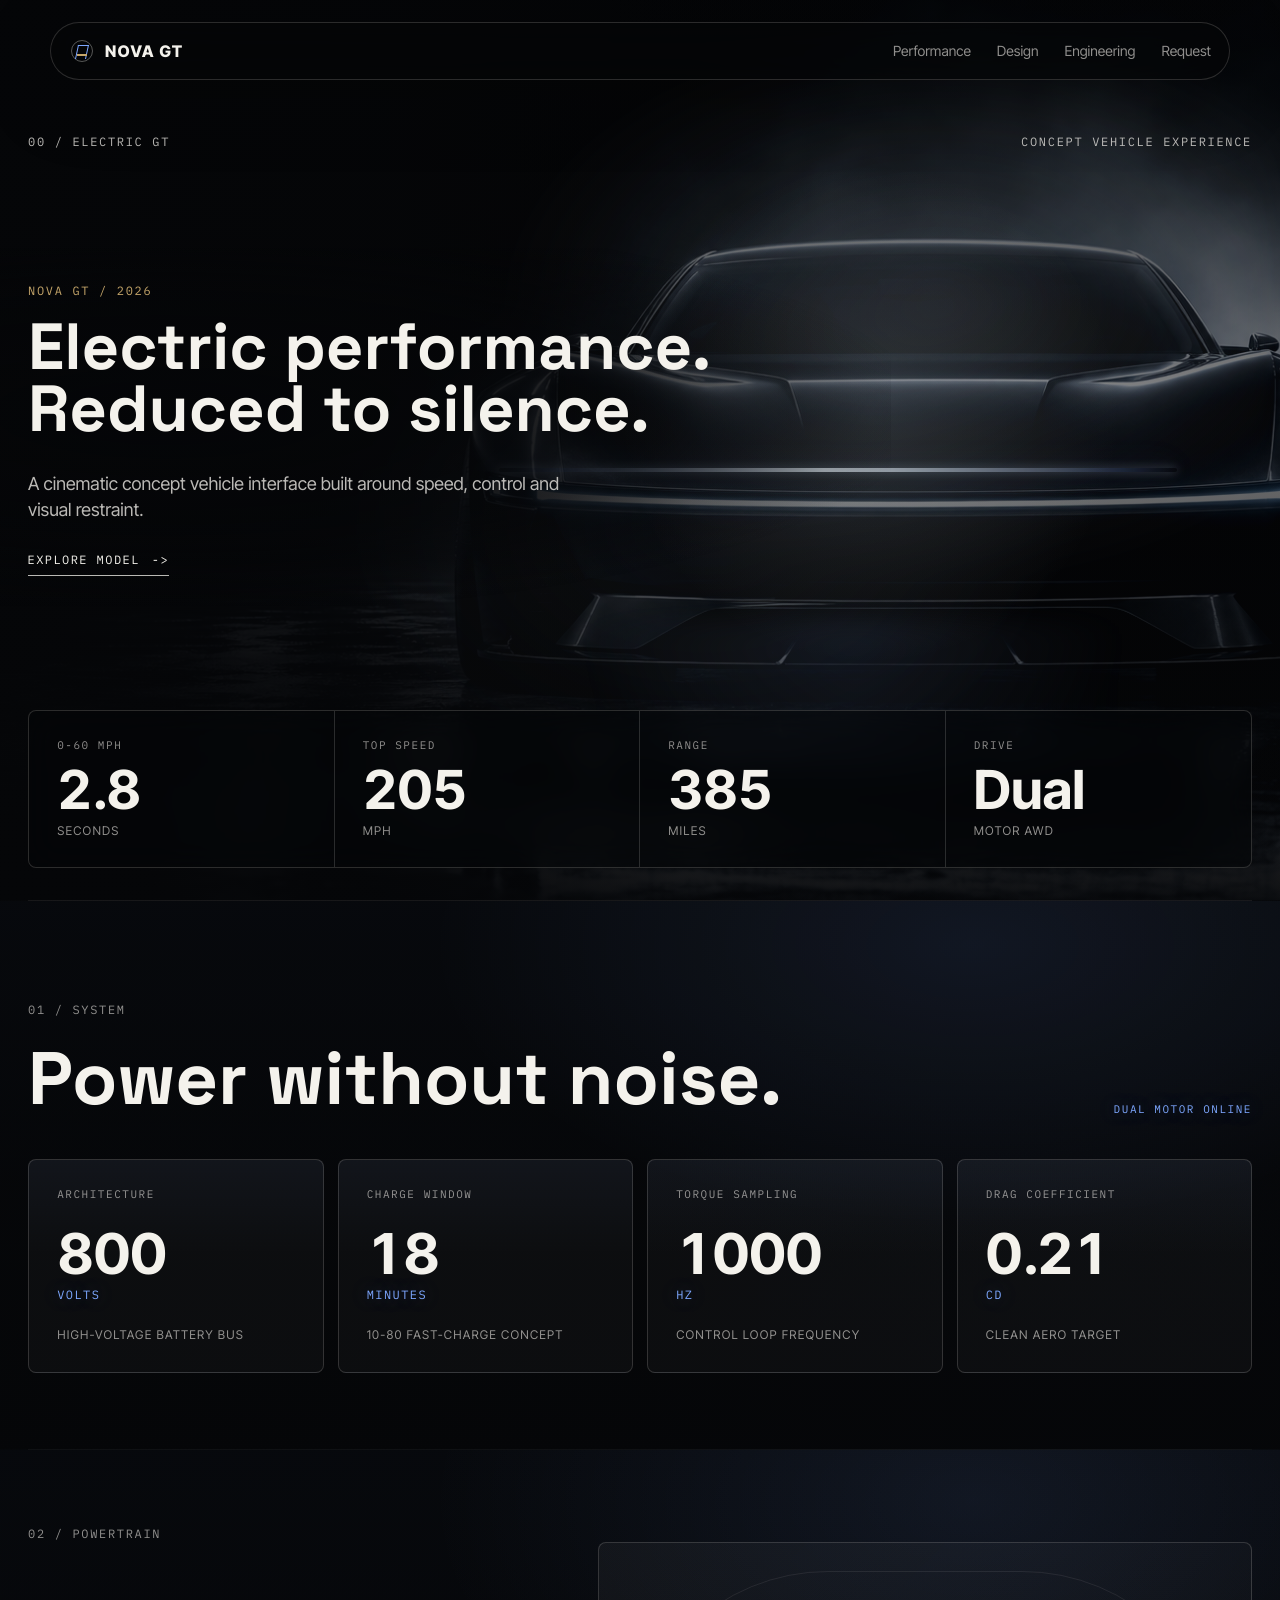
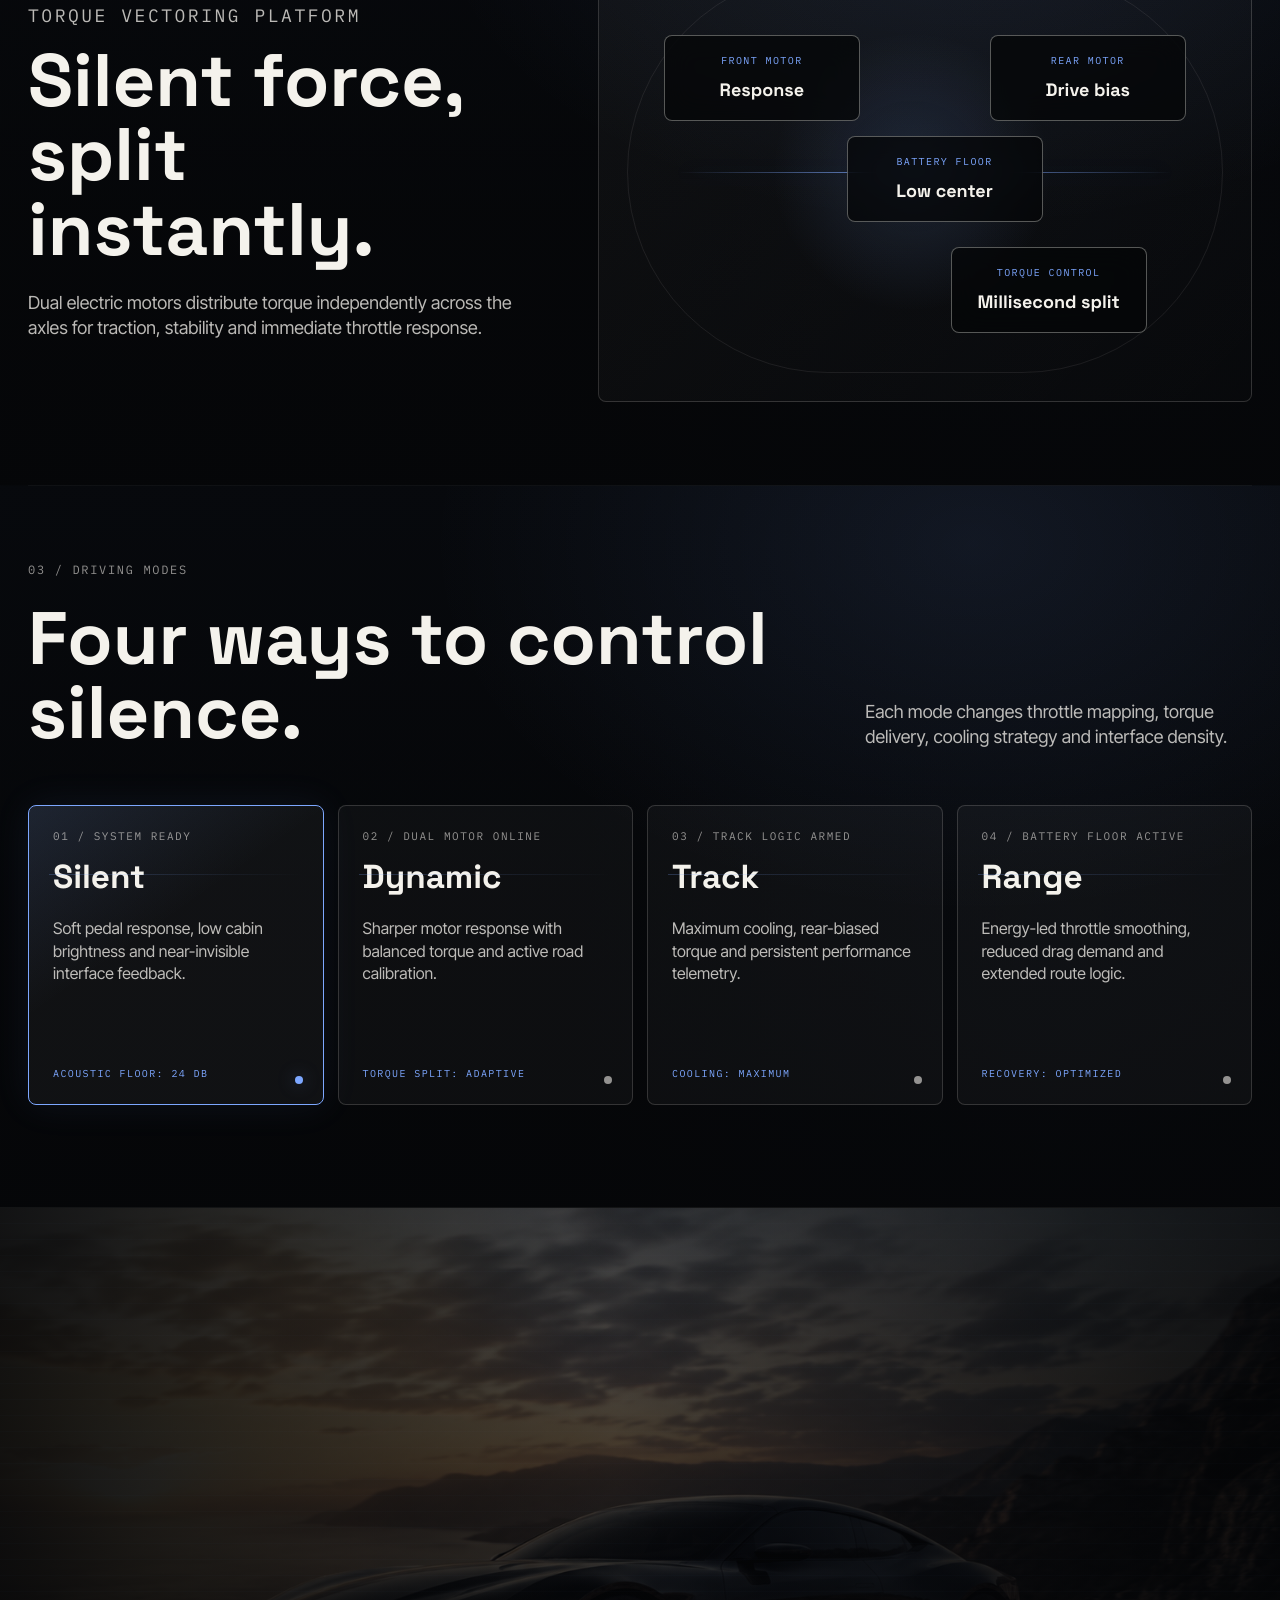
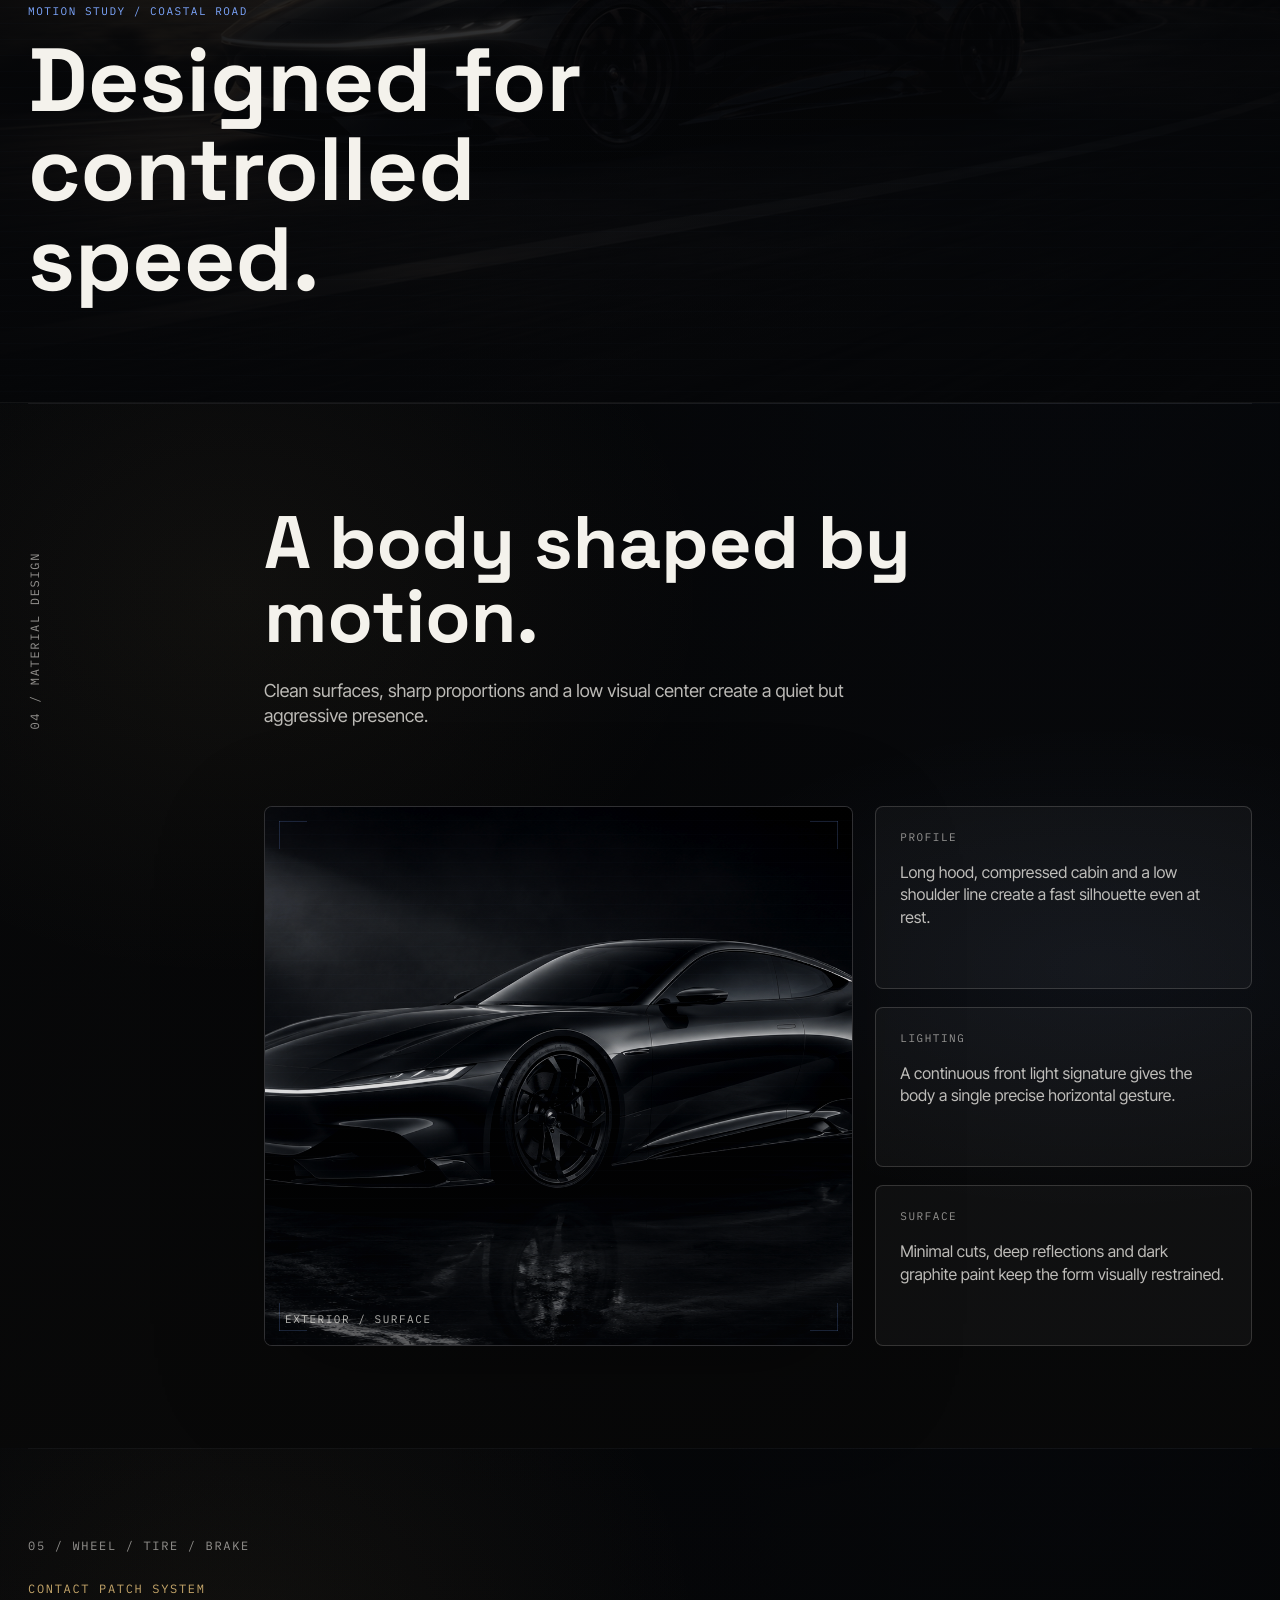
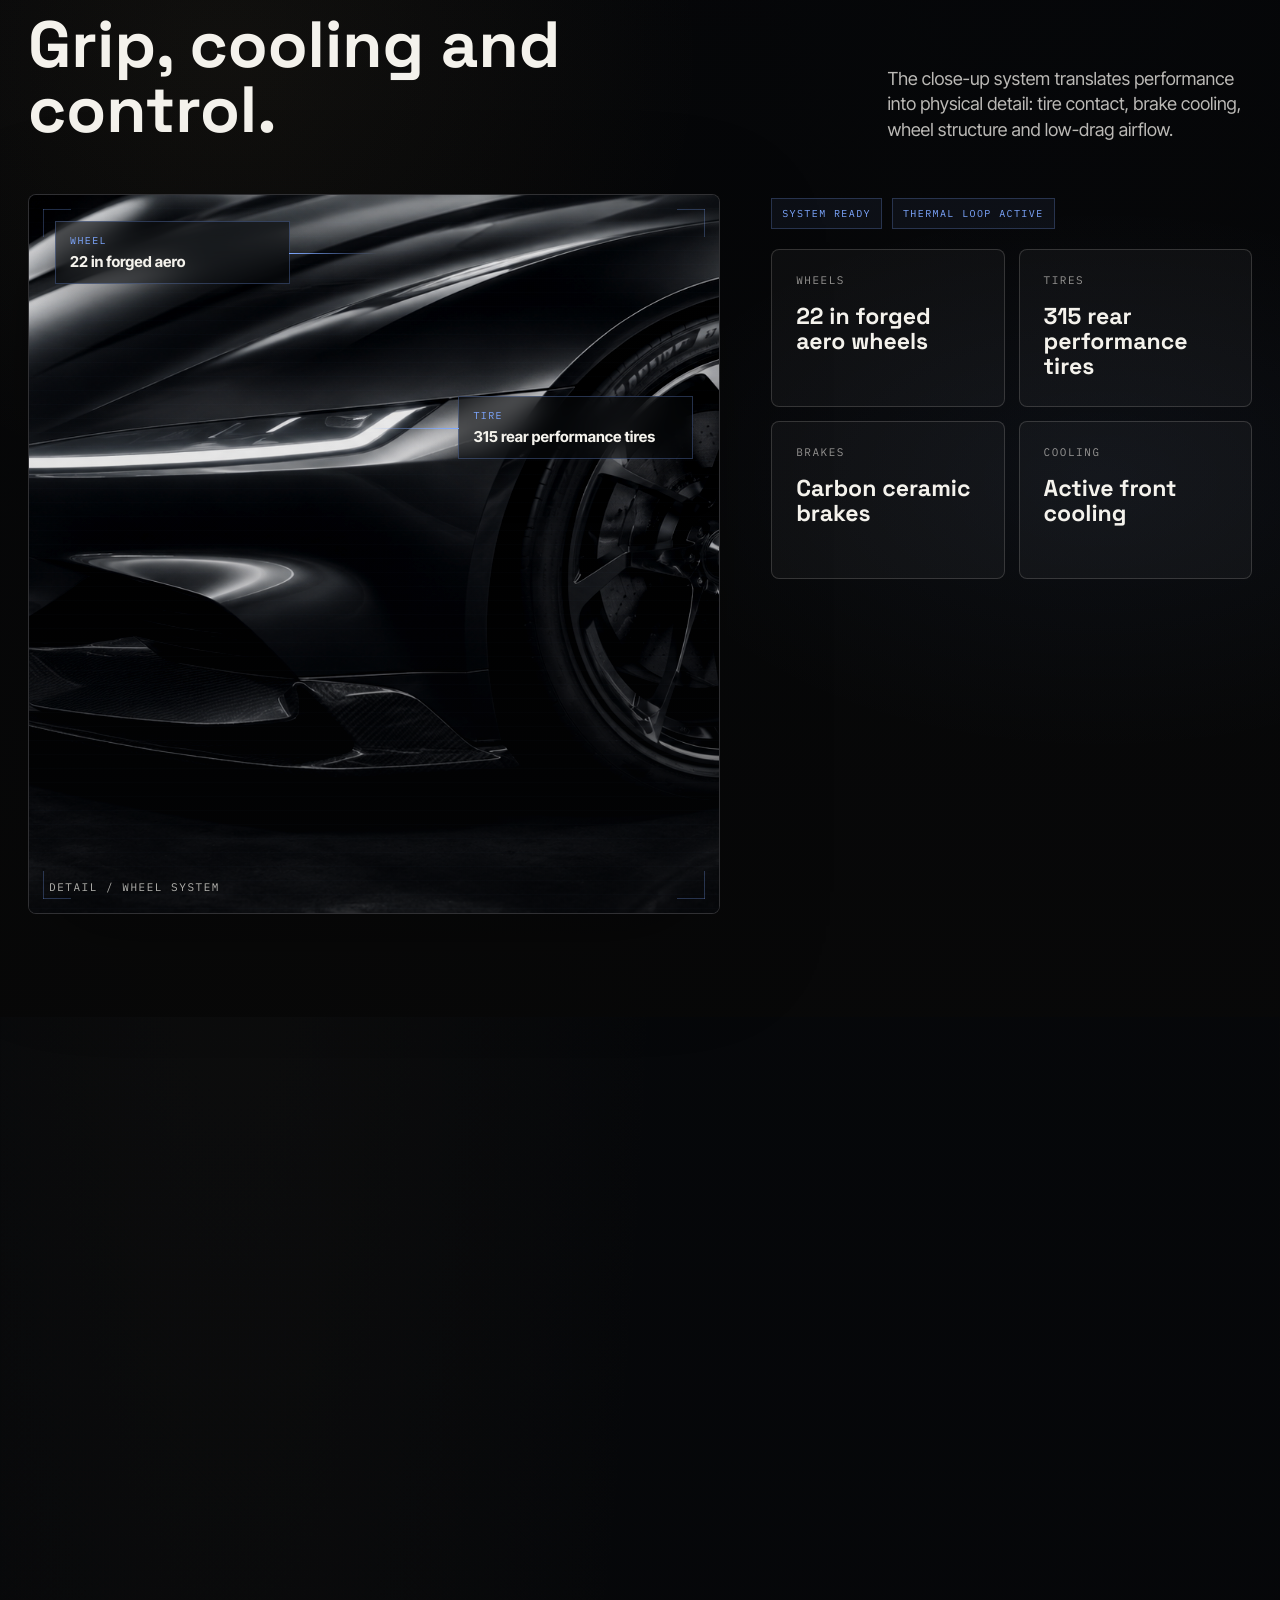
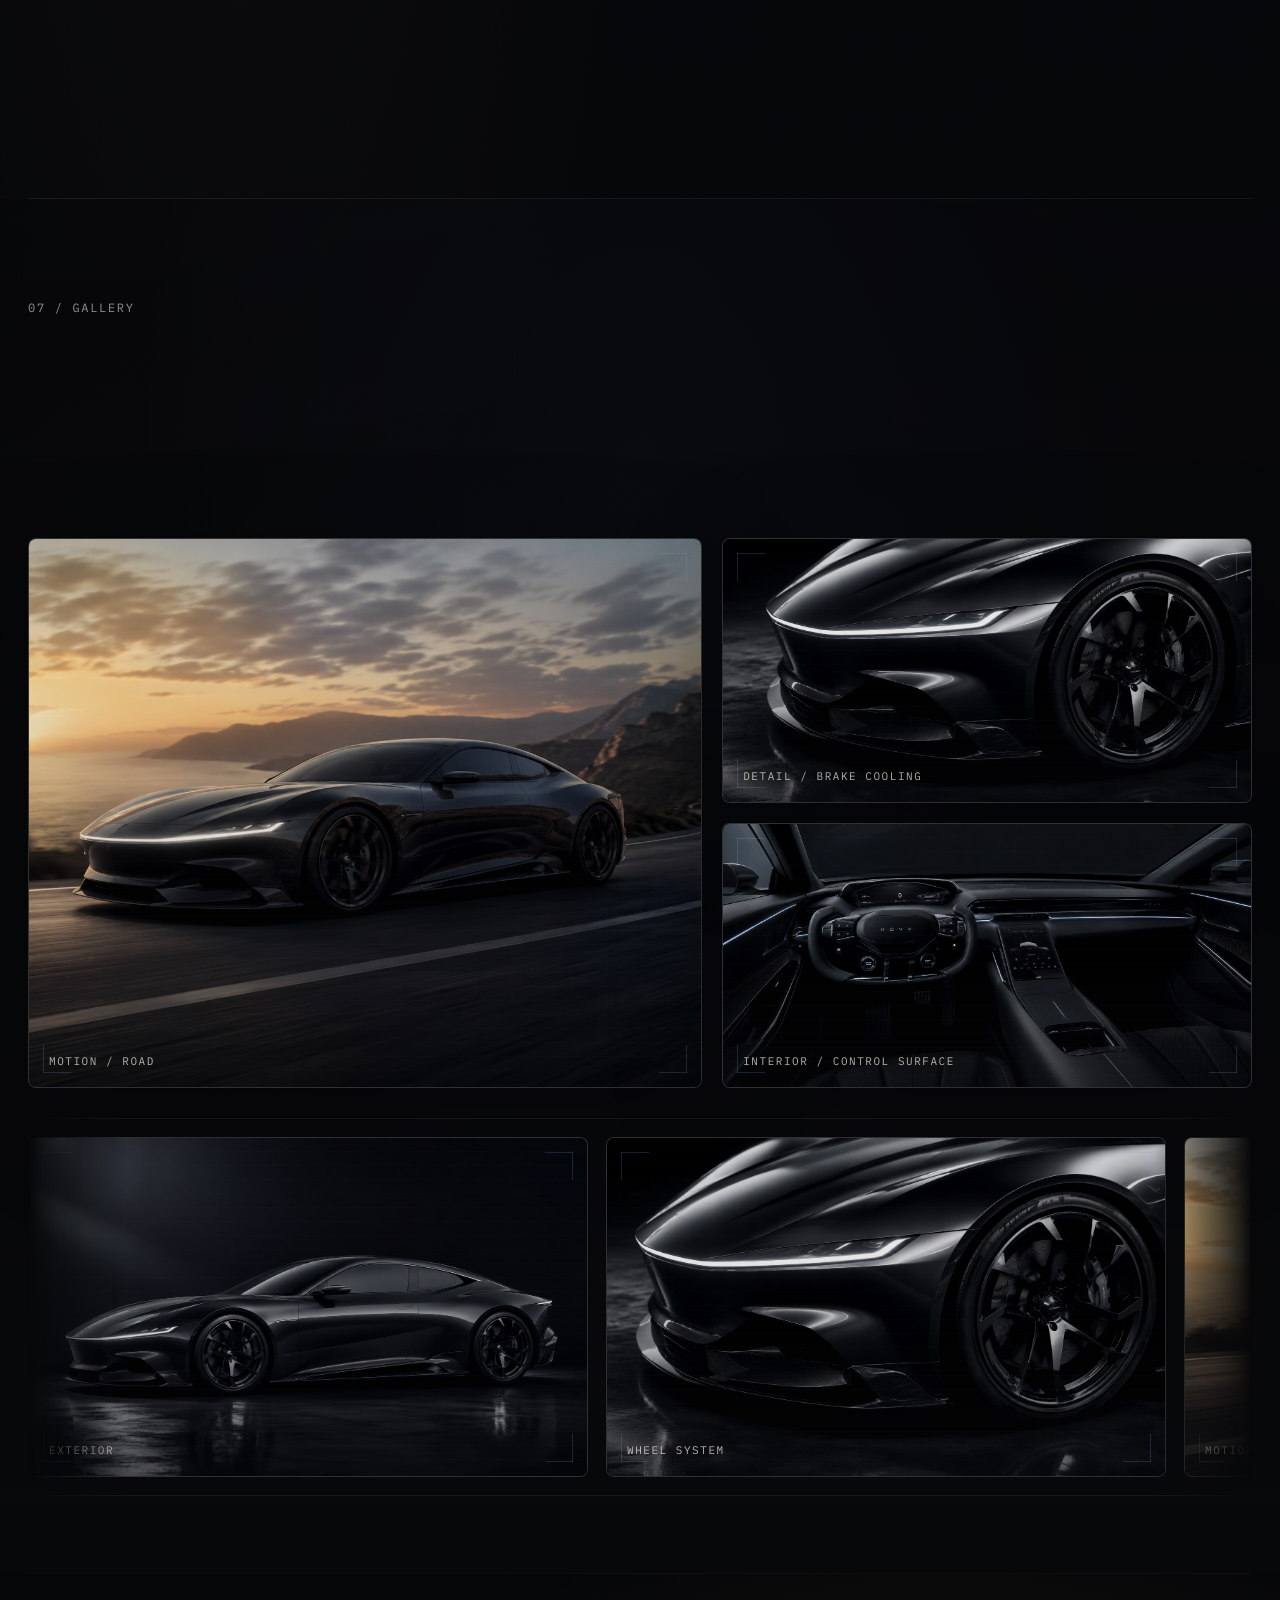
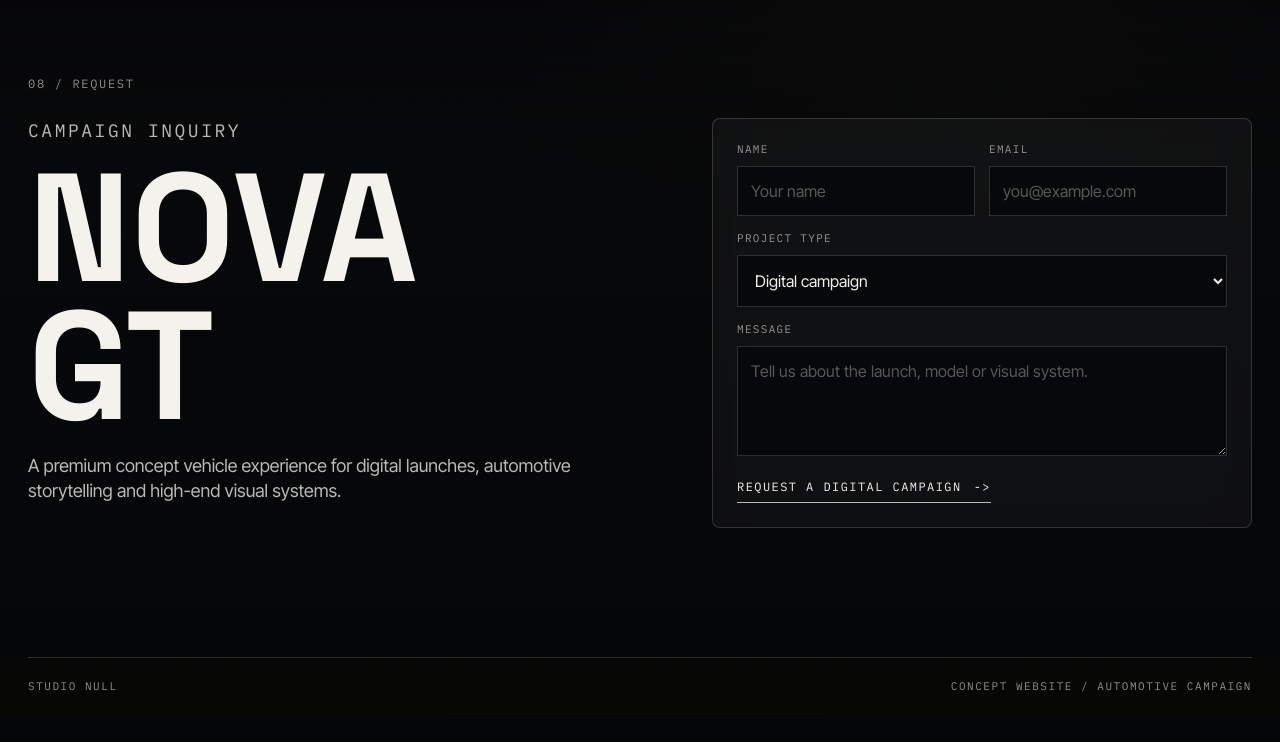
==== commit 5a168c7a: "Update NOVA GT website polish" ====
--- a/NOVA-GT-finished-product/nova-gt-concept-website/index.html
+++ b/NOVA-GT-finished-product/nova-gt-concept-website/index.html
@@ -23,15 +23,15 @@
       <span>NOVA GT</span>
     </a>
     <nav aria-label="Main navigation">
+      <a href="#performance" data-scroll>Performance</a>
       <a href="#design" data-scroll>Design</a>
-      <a href="#performance" data-scroll>Performance</a>
       <a href="#engineering" data-scroll>Engineering</a>
       <a href="#request" data-scroll>Request</a>
     </nav>
   </header>
 
   <main id="top">
-    <section class="hero hero-intro" aria-labelledby="hero-title">
+    <section class="hero hero-intro chapter-reveal" aria-labelledby="hero-title">
       <div class="hero-bg" aria-hidden="true">
         <img src="assets/nova-hero-front.png" alt="" />
       </div>
@@ -51,7 +51,7 @@
             <p class="eyebrow mono accent-label">NOVA GT / 2026</p>
             <h1 id="hero-title">Electric performance.<br>Reduced to silence.</h1>
             <p class="intro">A cinematic concept vehicle interface built around speed, control and visual restraint.</p>
-            <a class="cta" href="#design" data-scroll>Explore model</a>
+            <a class="cta" href="#performance" data-scroll>Explore model</a>
           </div>
         </div>
 
@@ -80,8 +80,122 @@
       </div>
     </section>
 
-    <section class="section design-section" id="design">
-      <div class="section-label mono">01 / Design</div>
+    <section class="section chapter-system performance" id="performance">
+      <div class="section-label mono">01 / System</div>
+      <div class="section-heading">
+        <h2>Power without noise.</h2>
+        <p class="section-kicker mono">Dual motor online</p>
+      </div>
+      <div class="stat-grid">
+        <article>
+          <span class="mono">Architecture</span>
+          <div class="stat-value">
+            <strong data-counter="800">0</strong>
+            <em>volts</em>
+          </div>
+          <small>high-voltage battery bus</small>
+        </article>
+        <article>
+          <span class="mono">Charge window</span>
+          <div class="stat-value">
+            <strong data-counter="18">0</strong>
+            <em>minutes</em>
+          </div>
+          <small>10-80 fast-charge concept</small>
+        </article>
+        <article>
+          <span class="mono">Torque sampling</span>
+          <div class="stat-value">
+            <strong data-counter="1000">0</strong>
+            <em>hz</em>
+          </div>
+          <small>control loop frequency</small>
+        </article>
+        <article>
+          <span class="mono">Drag coefficient</span>
+          <div class="stat-value">
+            <strong data-counter="0.21" data-decimals="2">0</strong>
+            <em>cd</em>
+          </div>
+          <small>clean aero target</small>
+        </article>
+      </div>
+    </section>
+
+    <section class="section chapter-system powertrain">
+      <div class="section-label mono">02 / Powertrain</div>
+      <div class="powertrain-grid">
+        <div class="powertrain-copy">
+          <p class="eyebrow mono accent-label">Torque vectoring platform</p>
+          <h2>Silent force, split instantly.</h2>
+          <p>Dual electric motors distribute torque independently across the axles for traction, stability and immediate throttle response.</p>
+        </div>
+        <div class="power-map" aria-label="NOVA GT powertrain layout">
+          <div class="map-line" aria-hidden="true"></div>
+          <article class="map-node n1">
+            <span class="mono">Front motor</span>
+            <strong>Response</strong>
+          </article>
+          <article class="map-node n2">
+            <span class="mono">Battery floor</span>
+            <strong>Low center</strong>
+          </article>
+          <article class="map-node n3">
+            <span class="mono">Rear motor</span>
+            <strong>Drive bias</strong>
+          </article>
+          <article class="map-node n4">
+            <span class="mono">Torque control</span>
+            <strong>Millisecond split</strong>
+          </article>
+        </div>
+      </div>
+    </section>
+
+    <section class="section chapter-system modes">
+      <div class="section-label mono">03 / Driving Modes</div>
+      <div class="modes-heading">
+        <h2>Four ways to control silence.</h2>
+        <p>Each mode changes throttle mapping, torque delivery, cooling strategy and interface density.</p>
+      </div>
+      <div class="mode-grid">
+        <article class="mode-card is-active">
+          <span class="mono">01 / System ready</span>
+          <h3>Silent</h3>
+          <p>Soft pedal response, low cabin brightness and near-invisible interface feedback.</p>
+          <small class="mono">Acoustic floor: 24 dB</small>
+        </article>
+        <article class="mode-card">
+          <span class="mono">02 / Dual motor online</span>
+          <h3>Dynamic</h3>
+          <p>Sharper motor response with balanced torque and active road calibration.</p>
+          <small class="mono">Torque split: adaptive</small>
+        </article>
+        <article class="mode-card">
+          <span class="mono">03 / Track logic armed</span>
+          <h3>Track</h3>
+          <p>Maximum cooling, rear-biased torque and persistent performance telemetry.</p>
+          <small class="mono">Cooling: maximum</small>
+        </article>
+        <article class="mode-card">
+          <span class="mono">04 / Battery floor active</span>
+          <h3>Range</h3>
+          <p>Energy-led throttle smoothing, reduced drag demand and extended route logic.</p>
+          <small class="mono">Recovery: optimized</small>
+        </article>
+      </div>
+    </section>
+
+    <section class="motion-breaker" aria-label="NOVA GT motion study">
+      <img src="assets/nova-motion-coast.png" alt="NOVA GT in motion on a coastal road" loading="lazy">
+      <div class="motion-breaker-copy">
+        <span class="mono">Motion study / Coastal road</span>
+        <h2>Designed for controlled speed.</h2>
+      </div>
+    </section>
+
+    <section class="section chapter-material design-section" id="design">
+      <div class="section-label mono side-label">04 / Material Design</div>
       <div class="design-copy">
         <h2>A body shaped by motion.</h2>
         <p>Clean surfaces, sharp proportions and a low visual center create a quiet but aggressive presence.</p>
@@ -93,65 +207,30 @@
         </figure>
         <div class="design-notes">
           <article>
-            <span class="mono">01 / Profile</span>
+            <span class="mono">Profile</span>
             <p>Long hood, compressed cabin and a low shoulder line create a fast silhouette even at rest.</p>
           </article>
           <article>
-            <span class="mono">02 / Lighting</span>
+            <span class="mono">Lighting</span>
             <p>A continuous front light signature gives the body a single precise horizontal gesture.</p>
           </article>
           <article>
-            <span class="mono">03 / Surface</span>
+            <span class="mono">Surface</span>
             <p>Minimal cuts, deep reflections and dark graphite paint keep the form visually restrained.</p>
           </article>
         </div>
       </div>
     </section>
 
-    <section class="section performance" id="performance">
-      <div class="section-label mono">02 / Performance</div>
-      <div class="section-heading">
-        <h2>Power without noise.</h2>
-        <p class="section-kicker mono">Dual motor online</p>
-      </div>
-      <div class="stat-grid">
-        <article>
-          <span class="mono">Range</span>
-          <div class="stat-value">
-            <strong data-counter="385">0</strong>
-            <em>miles</em>
-          </div>
-          <small>estimated electric range</small>
-        </article>
-        <article>
-          <span class="mono">Acceleration</span>
-          <div class="stat-value">
-            <strong data-counter="2.8" data-decimals="1">0</strong>
-            <em>seconds</em>
-          </div>
-          <small>0-60 mph launch calibration</small>
-        </article>
-        <article>
-          <span class="mono">Top speed</span>
-          <div class="stat-value">
-            <strong data-counter="205">0</strong>
-            <em>mph</em>
-          </div>
-          <small>electronically limited</small>
-        </article>
-        <article>
-          <span class="mono">Output</span>
-          <div class="stat-value">
-            <strong data-counter="644">0</strong>
-            <em>hp</em>
-          </div>
-          <small>dual motor system</small>
-        </article>
-      </div>
-    </section>
-
-    <section class="section engineering section-tight" id="engineering">
-      <div class="section-label mono">03 / Wheel / Tire / Brake</div>
+    <section class="section chapter-material engineering section-tight" id="engineering">
+      <div class="engineering-heading">
+        <div>
+          <div class="section-label mono">05 / Wheel / Tire / Brake</div>
+          <p class="eyebrow mono accent-label">Contact patch system</p>
+          <h2>Grip, cooling and control.</h2>
+        </div>
+        <p>The close-up system translates performance into physical detail: tire contact, brake cooling, wheel structure and low-drag airflow.</p>
+      </div>
       <div class="engineering-layout">
         <figure class="detail-image image-card engineering-image">
           <img src="assets/nova-detail.png" alt="NOVA GT wheel, tire and front brake detail study" />
@@ -174,9 +253,10 @@
           </div>
         </figure>
         <div class="engineering-copy">
-          <p class="eyebrow mono accent-label">Contact patch system</p>
-          <h2>Grip, cooling and control.</h2>
-          <p>The close-up system translates performance into physical detail: tire contact, brake cooling, wheel structure and low-drag airflow.</p>
+          <div class="status-row status-row-top">
+            <span class="mono">System ready</span>
+            <span class="mono">Thermal loop active</span>
+          </div>
           <div class="micro-specs">
             <article>
               <span class="mono">Wheels</span>
@@ -195,87 +275,15 @@
               <strong>Active front cooling</strong>
             </article>
           </div>
-          <div class="status-row">
-            <span class="mono">System ready</span>
-            <span class="mono">Thermal loop active</span>
-          </div>
-        </div>
-      </div>
-    </section>
-
-    <section class="section powertrain">
-      <div class="section-label mono">04 / Powertrain</div>
-      <div class="powertrain-grid">
-        <div class="powertrain-copy">
-          <p class="eyebrow mono accent-label">Torque vectoring platform</p>
-          <h2>Silent force, split instantly.</h2>
-          <p>Dual electric motors distribute torque independently across the axles for traction, stability and immediate throttle response.</p>
-        </div>
-        <div class="power-map" aria-label="NOVA GT powertrain layout">
-          <div class="map-line" aria-hidden="true"></div>
-          <article class="map-node n1">
-            <span class="mono">Front motor</span>
-            <strong>Response</strong>
-          </article>
-          <article class="map-node n2">
-            <span class="mono">Battery floor</span>
-            <strong>Low center</strong>
-          </article>
-          <article class="map-node n3">
-            <span class="mono">Rear motor</span>
-            <strong>Drive bias</strong>
-          </article>
-          <article class="map-node n4">
-            <span class="mono">Torque control</span>
-            <strong>Millisecond split</strong>
-          </article>
-        </div>
-      </div>
-    </section>
-
-    <section class="section modes">
-      <div class="section-label mono">05 / Driving Modes</div>
-      <div class="modes-heading">
-        <h2>Four ways to control silence.</h2>
-        <p>Each mode changes throttle mapping, torque delivery, cooling strategy and interface density.</p>
-      </div>
-      <div class="mode-grid">
-        <article class="mode-card is-active">
-          <span class="mono">01 / System ready</span>
-          <h3>Silent</h3>
-          <p>Soft pedal response, low cabin brightness and near-invisible interface feedback.</p>
-          <small class="mono">Acoustic floor: 24 dB</small>
-        </article>
-        <article class="mode-card">
-          <span class="mono">02 / Dual motor online</span>
-          <h3>Dynamic</h3>
-          <p>Sharper motor response with balanced torque and active road calibration.</p>
-          <small class="mono">Torque split: adaptive</small>
-        </article>
-        <article class="mode-card">
-          <span class="mono">03 / Track logic armed</span>
-          <h3>Track</h3>
-          <p>Maximum cooling, rear-biased torque and persistent performance telemetry.</p>
-          <small class="mono">Cooling: maximum</small>
-        </article>
-        <article class="mode-card">
-          <span class="mono">04 / Battery floor active</span>
-          <h3>Range</h3>
-          <p>Energy-led throttle smoothing, reduced drag demand and extended route logic.</p>
-          <small class="mono">Recovery: optimized</small>
-        </article>
-      </div>
-    </section>
-
-    <section class="motion-breaker" aria-label="NOVA GT motion study">
-      <img src="assets/nova-motion-coast.png" alt="NOVA GT in motion on a coastal road" loading="lazy">
-      <div class="motion-breaker-copy">
-        <span class="mono">Motion study / Coastal road</span>
-        <h2>Designed for controlled speed.</h2>
-      </div>
-    </section>
-
-    <section class="section interior">
+          <article class="engineering-note">
+            <span class="mono">Brake energy path</span>
+            <p>Cooling ducts feed the front brake zone while the wheel face keeps turbulent air away from the body side.</p>
+          </article>
+        </div>
+      </div>
+    </section>
+
+    <section class="section chapter-material interior">
       <div class="section-label mono">06 / Interior</div>
       <div class="interior-panel">
         <div>
@@ -290,7 +298,7 @@
       </div>
     </section>
 
-    <section class="section gallery" id="gallery">
+    <section class="section chapter-campaign gallery" id="gallery">
       <div class="section-label mono">07 / Gallery</div>
       <h2>Exterior. Interior. Details. Motion.</h2>
       <div class="gallery-grid">
@@ -347,7 +355,7 @@
       </div>
     </section>
 
-    <section class="section final" id="request">
+    <section class="section chapter-campaign final" id="request">
       <div class="section-label mono">08 / Request</div>
       <div class="request-layout">
         <div class="request-copy">
--- a/NOVA-GT-finished-product/nova-gt-concept-website/styles.css
+++ b/NOVA-GT-finished-product/nova-gt-concept-website/styles.css
@@ -25,6 +25,7 @@
 
 html {
   scroll-behavior: smooth;
+  scroll-padding-top: 112px;
   background: var(--bg);
 }
 
@@ -32,6 +33,7 @@
   margin: 0;
   background:
     radial-gradient(circle at 50% 0%, rgba(125, 167, 255, 0.08), transparent 30rem),
+    linear-gradient(180deg, #050608 0%, #06080b 34%, #050608 68%, #070706 100%),
     var(--bg);
   color: var(--text);
   font-family: var(--sans);
@@ -56,6 +58,14 @@
 img {
   display: block;
   max-width: 100%;
+}
+
+main {
+  position: relative;
+  background:
+    radial-gradient(ellipse at 82% 32%, rgba(125, 167, 255, 0.055), transparent 30rem),
+    radial-gradient(ellipse at 18% 62%, rgba(197, 166, 106, 0.04), transparent 28rem),
+    linear-gradient(180deg, transparent 0%, rgba(7, 9, 12, 0.74) 38%, rgba(5, 6, 8, 0.92) 100%);
 }
 
 button,
@@ -775,15 +785,50 @@
 
 /* Shared sections */
 .section {
+  position: relative;
+  isolation: isolate;
   width: min(1440px, calc(100vw - 56px));
   margin: 0 auto;
   padding: clamp(82px, 8vw, 124px) 0;
-  border-top: 1px solid var(--line);
+  border-top: 1px solid rgba(244, 242, 236, 0.07);
   scroll-margin-top: 112px;
+}
+
+.section::before {
+  content: "";
+  position: absolute;
+  inset: 0 calc(50% - 50vw);
+  z-index: -1;
+  pointer-events: none;
 }
 
 .section-tight {
   padding-top: clamp(58px, 6vw, 92px);
+}
+
+.chapter-system::before {
+  background:
+    radial-gradient(ellipse at 76% 8%, rgba(125, 167, 255, 0.09), transparent 34rem),
+    linear-gradient(180deg, rgba(7, 9, 13, 0.9), rgba(5, 6, 8, 0.68) 58%, rgba(5, 6, 8, 0.92));
+}
+
+.chapter-system + .chapter-system,
+.chapter-material + .chapter-material,
+.chapter-campaign + .chapter-campaign {
+  border-top-color: rgba(244, 242, 236, 0.035);
+}
+
+.chapter-material::before {
+  background:
+    radial-gradient(ellipse at 18% 18%, rgba(197, 166, 106, 0.055), transparent 30rem),
+    radial-gradient(ellipse at 86% 54%, rgba(125, 167, 255, 0.05), transparent 30rem),
+    linear-gradient(180deg, rgba(4, 5, 7, 0.7), rgba(8, 8, 8, 0.9));
+}
+
+.chapter-campaign::before {
+  background:
+    linear-gradient(180deg, rgba(5, 6, 8, 0.42), rgba(8, 9, 10, 0.86)),
+    radial-gradient(ellipse at 50% 20%, rgba(125, 167, 255, 0.05), transparent 32rem);
 }
 
 .image-card,
@@ -863,6 +908,12 @@
   gap: 42px 56px;
 }
 
+.side-label {
+  justify-self: start;
+  writing-mode: vertical-rl;
+  transform: rotate(180deg);
+}
+
 .design-copy {
   max-width: 840px;
 }
@@ -925,6 +976,10 @@
 }
 
 /* Performance */
+.performance {
+  padding-bottom: clamp(56px, 6vw, 90px);
+}
+
 .performance h2 {
   max-width: 840px;
 }
@@ -938,7 +993,7 @@
 .stat-grid article {
   display: flex;
   min-width: 0;
-  min-height: 230px;
+  min-height: 214px;
   flex-direction: column;
   justify-content: space-between;
   padding: clamp(22px, 2.2vw, 32px);
@@ -956,8 +1011,8 @@
 
 .stat-grid .stat-value strong {
   margin-top: 0;
-  font-size: clamp(52px, 5.1vw, 84px);
-  line-height: 0.88;
+  font-size: clamp(46px, 4.4vw, 72px);
+  line-height: 0.92;
 }
 
 .stat-value em {
@@ -976,31 +1031,63 @@
 }
 
 /* Engineering */
+.engineering {
+  padding-top: clamp(68px, 7vw, 110px);
+  scroll-margin-top: 132px;
+}
+
+.engineering-heading {
+  display: grid;
+  grid-template-columns: minmax(0, 0.96fr) minmax(320px, 0.44fr);
+  gap: clamp(30px, 5vw, 76px);
+  align-items: end;
+  margin-bottom: clamp(28px, 4vw, 56px);
+}
+
+.engineering-heading .eyebrow {
+  margin-top: 28px;
+}
+
+.engineering-heading h2 {
+  max-width: 820px;
+  margin-top: 16px;
+  font-size: clamp(44px, 5.1vw, 82px);
+}
+
+.engineering-heading > p {
+  max-width: 560px;
+  color: var(--soft);
+  font-size: clamp(18px, 1.25vw, 22px);
+  line-height: 1.42;
+}
+
 .engineering-layout {
   display: grid;
-  grid-template-columns: minmax(0, 1.34fr) minmax(340px, 0.66fr);
-  gap: clamp(34px, 4.8vw, 64px);
-  align-items: center;
+  grid-template-columns: minmax(0, 1.18fr) minmax(340px, 0.82fr);
+  gap: clamp(28px, 4vw, 52px);
+  align-items: start;
 }
 
 .detail-image {
-  min-height: 620px;
+  height: min(64vw, 720px);
+  min-height: 560px;
 }
 
 .detail-image img {
   object-position: center;
 }
 
-.engineering-copy h2 {
-  margin-top: 16px;
-}
-
-.engineering-copy p:not(.eyebrow) {
-  margin-top: 24px;
+.engineering-copy {
+  display: grid;
+  gap: 18px;
+  align-content: start;
+  padding-top: 4px;
 }
 
 .engineering-image {
   isolation: isolate;
+  position: sticky;
+  top: 112px;
 }
 
 .engineering-image::before {
@@ -1075,7 +1162,11 @@
   display: grid;
   grid-template-columns: 1fr 1fr;
   gap: 14px;
-  margin-top: 34px;
+  margin-top: 0;
+}
+
+.micro-specs article {
+  min-height: 158px;
 }
 
 .micro-specs strong {
@@ -1090,7 +1181,11 @@
   display: flex;
   flex-wrap: wrap;
   gap: 10px;
-  margin-top: 22px;
+  margin-top: 0;
+}
+
+.status-row-top {
+  margin-bottom: 2px;
 }
 
 .status-row span {
@@ -1101,7 +1196,34 @@
   background: rgba(125, 167, 255, 0.055);
 }
 
+.engineering-note {
+  padding: 24px;
+  border: 1px solid rgba(244, 242, 236, 0.11);
+  border-radius: 8px;
+  background:
+    linear-gradient(135deg, rgba(125, 167, 255, 0.055), transparent 46%),
+    rgba(244, 242, 236, 0.025);
+}
+
+.engineering-note span {
+  display: block;
+  margin-bottom: 16px;
+  color: var(--accent-metal);
+  font-size: 10px;
+}
+
+.engineering-note p {
+  color: var(--soft);
+  font-size: 17px;
+  line-height: 1.45;
+}
+
 /* Powertrain */
+.powertrain {
+  padding-top: clamp(56px, 6vw, 90px);
+  padding-bottom: clamp(58px, 6.5vw, 98px);
+}
+
 .powertrain-grid {
   display: grid;
   grid-template-columns: minmax(0, 0.86fr) minmax(430px, 1.14fr);
@@ -1143,6 +1265,20 @@
   height: 1px;
   background: linear-gradient(90deg, transparent, var(--accent-blue), transparent);
   box-shadow: 0 0 24px var(--accent-blue-soft);
+  opacity: 0.72;
+  transform: scaleX(1);
+  transform-origin: center;
+  transition: opacity 900ms ease, transform 1200ms cubic-bezier(0.16, 1, 0.3, 1);
+}
+
+.power-map.reveal .map-line {
+  opacity: 0;
+  transform: scaleX(0.18);
+}
+
+.power-map.reveal.visible .map-line {
+  opacity: 0.88;
+  transform: scaleX(1);
 }
 
 .map-node {
@@ -1230,9 +1366,11 @@
   min-height: clamp(520px, 62vw, 820px);
   overflow: hidden;
   isolation: isolate;
-  border-top: 1px solid var(--line);
-  border-bottom: 1px solid var(--line);
-  background: #050608;
+  border-top: 1px solid rgba(244, 242, 236, 0.055);
+  border-bottom: 1px solid rgba(244, 242, 236, 0.055);
+  background:
+    linear-gradient(180deg, rgba(5, 6, 8, 0.98), rgba(5, 6, 8, 0.72) 42%, rgba(5, 6, 8, 0.98)),
+    #050608;
   scroll-margin-top: 112px;
 }
 
@@ -1244,6 +1382,15 @@
   object-position: center;
   filter: brightness(0.78) contrast(1.08) saturate(0.96);
   transform: scale(1.02);
+  transition: transform 1200ms cubic-bezier(0.16, 1, 0.3, 1), filter 900ms ease;
+}
+
+.motion-breaker.reveal img {
+  transform: scale(1.055);
+}
+
+.motion-breaker.reveal.visible img {
+  transform: scale(1.015);
 }
 
 .motion-breaker::after {
@@ -1281,6 +1428,7 @@
 /* Modes */
 .modes {
   width: min(1480px, calc(100vw - 56px));
+  padding-top: clamp(58px, 6vw, 94px);
 }
 
 .modes-heading {
@@ -1369,6 +1517,10 @@
 }
 
 /* Gallery */
+.gallery {
+  padding-bottom: clamp(60px, 6vw, 96px);
+}
+
 .gallery h2 {
   max-width: 980px;
   margin: 24px 0 50px;
@@ -1409,8 +1561,9 @@
 .marquee-gallery {
   overflow: hidden;
   padding: 18px 0;
-  border-top: 1px solid var(--line);
-  border-bottom: 1px solid var(--line);
+  border-top: 1px solid rgba(244, 242, 236, 0.07);
+  border-bottom: 1px solid rgba(244, 242, 236, 0.07);
+  mask-image: linear-gradient(90deg, transparent, #000 8%, #000 92%, transparent);
 }
 
 .marquee-track {
@@ -1444,6 +1597,14 @@
 /* Request */
 .final {
   min-height: 76vh;
+  padding-top: clamp(70px, 8vw, 118px);
+  border-top-color: transparent;
+}
+
+.final::before {
+  background:
+    linear-gradient(180deg, rgba(5, 6, 8, 0), rgba(8, 9, 10, 0.92) 24%, rgba(5, 6, 8, 1) 100%),
+    radial-gradient(ellipse at 74% 18%, rgba(197, 166, 106, 0.045), transparent 28rem);
 }
 
 .request-layout {
@@ -1547,10 +1708,42 @@
   transform: translateY(0);
 }
 
+.image-card.reveal img {
+  transform: scale(1.035);
+}
+
+.image-card.reveal.visible img {
+  transform: scale(1);
+}
+
+.image-card.reveal.visible:hover img {
+  transform: scale(1.025);
+}
+
+.stat-grid article:nth-child(2).reveal,
+.micro-specs article:nth-child(2).reveal,
+.mode-grid article:nth-child(2).reveal,
+.gallery-stack figure:nth-child(2).reveal {
+  transition-delay: 70ms;
+}
+
+.stat-grid article:nth-child(3).reveal,
+.micro-specs article:nth-child(3).reveal,
+.mode-grid article:nth-child(3).reveal {
+  transition-delay: 140ms;
+}
+
+.stat-grid article:nth-child(4).reveal,
+.micro-specs article:nth-child(4).reveal,
+.mode-grid article:nth-child(4).reveal {
+  transition-delay: 210ms;
+}
+
 @media (max-width: 1180px) {
   .hero-body,
   .design-section,
   .design-grid,
+  .engineering-heading,
   .engineering-layout,
   .powertrain-grid,
   .interior-panel,
@@ -1572,6 +1765,16 @@
     grid-column: 1;
   }
 
+  .side-label {
+    writing-mode: initial;
+    transform: none;
+  }
+
+  .engineering-image {
+    position: relative;
+    top: auto;
+  }
+
   .stat-grid,
   .mode-grid {
     grid-template-columns: 1fr 1fr;
@@ -1707,6 +1910,15 @@
     width: 1px;
     height: auto;
     background: linear-gradient(180deg, transparent, var(--accent-blue), transparent);
+    transform: scaleY(1);
+  }
+
+  .power-map.reveal .map-line {
+    transform: scaleY(0.18);
+  }
+
+  .power-map.reveal.visible .map-line {
+    transform: scaleY(1);
   }
 
   .map-node {
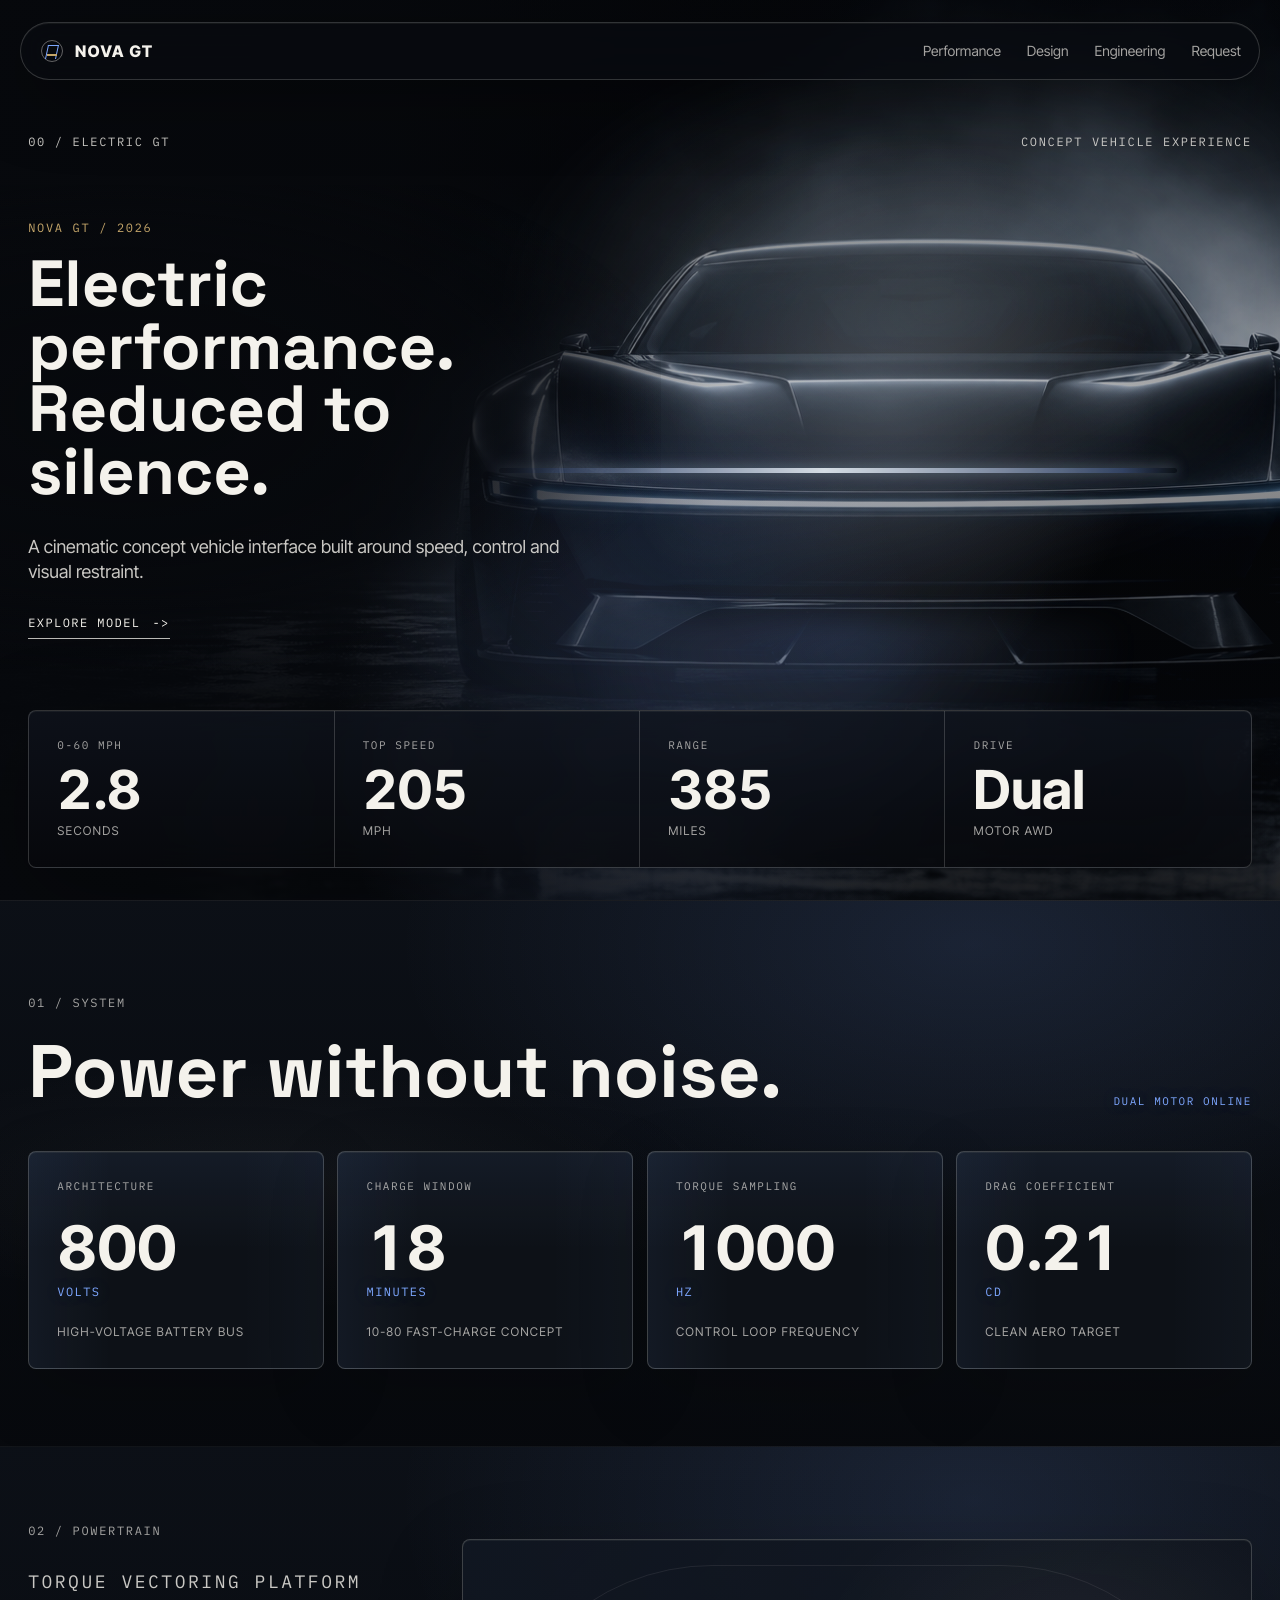
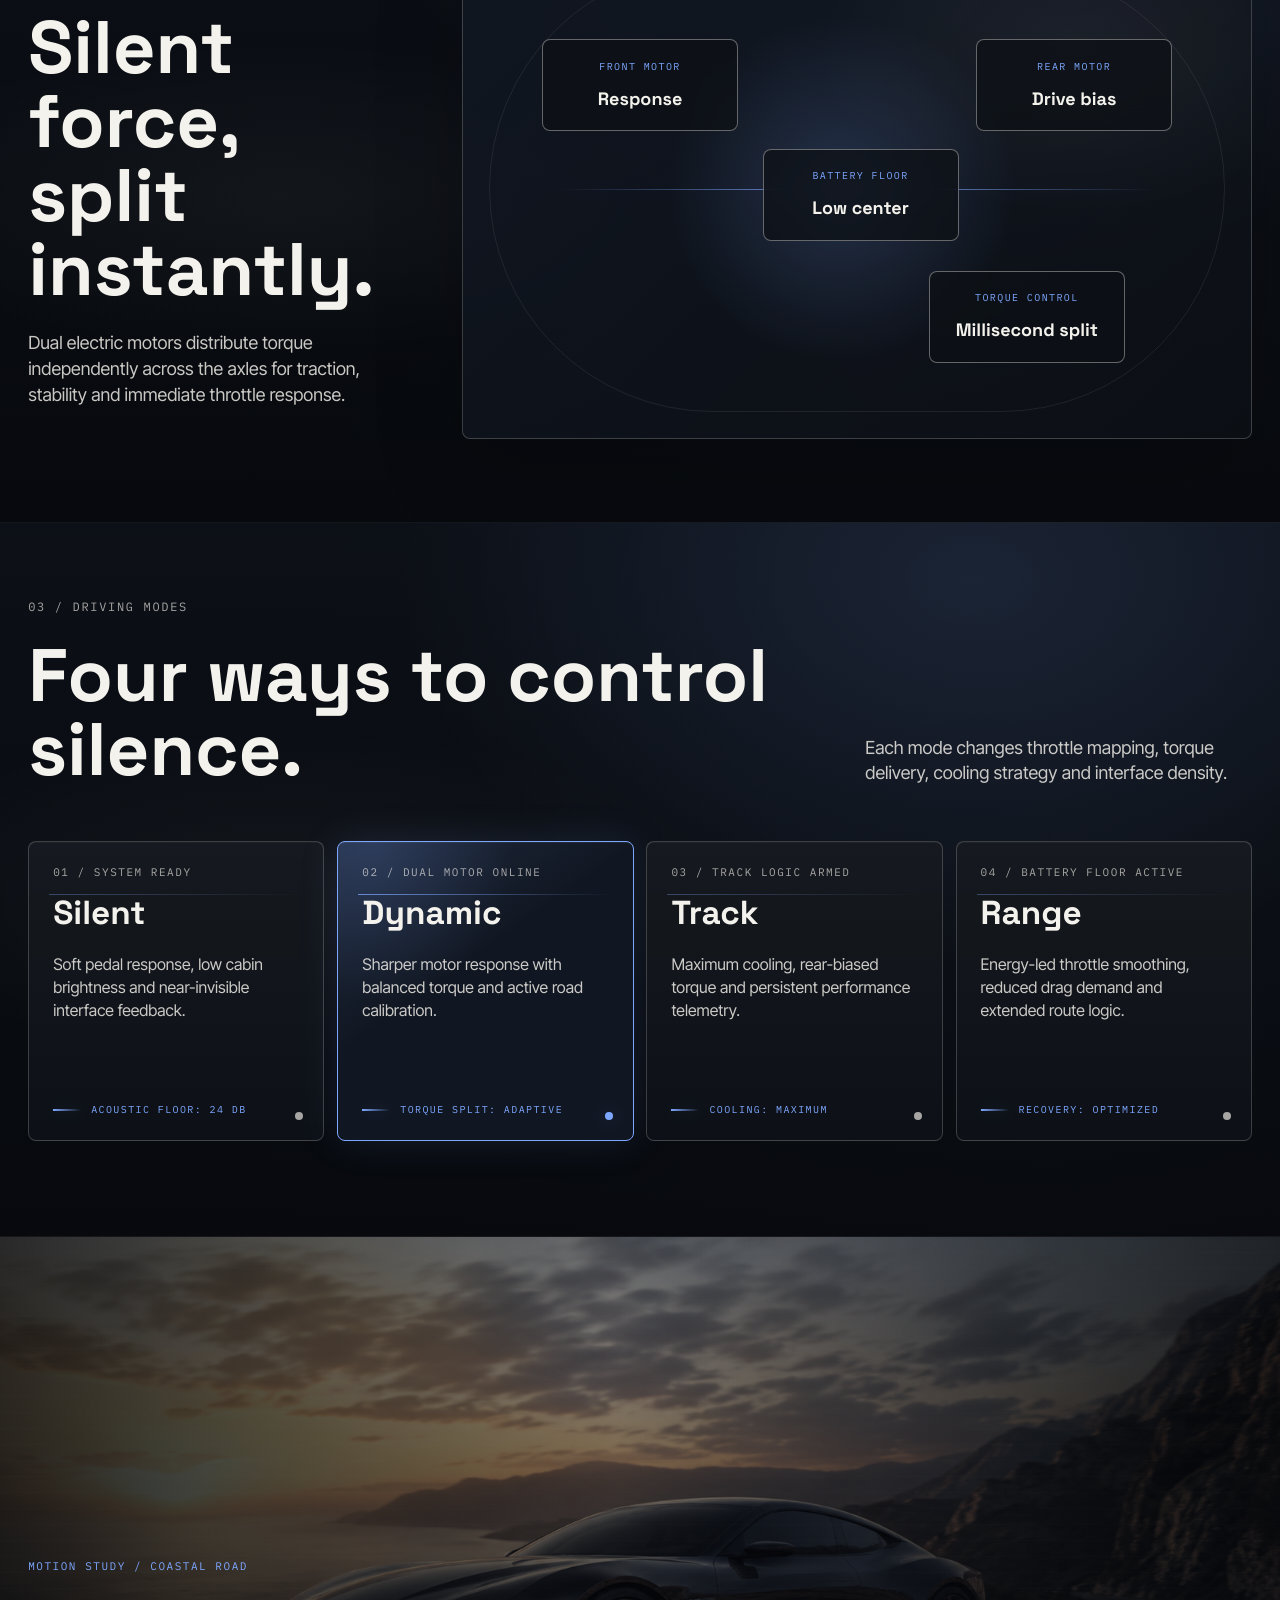
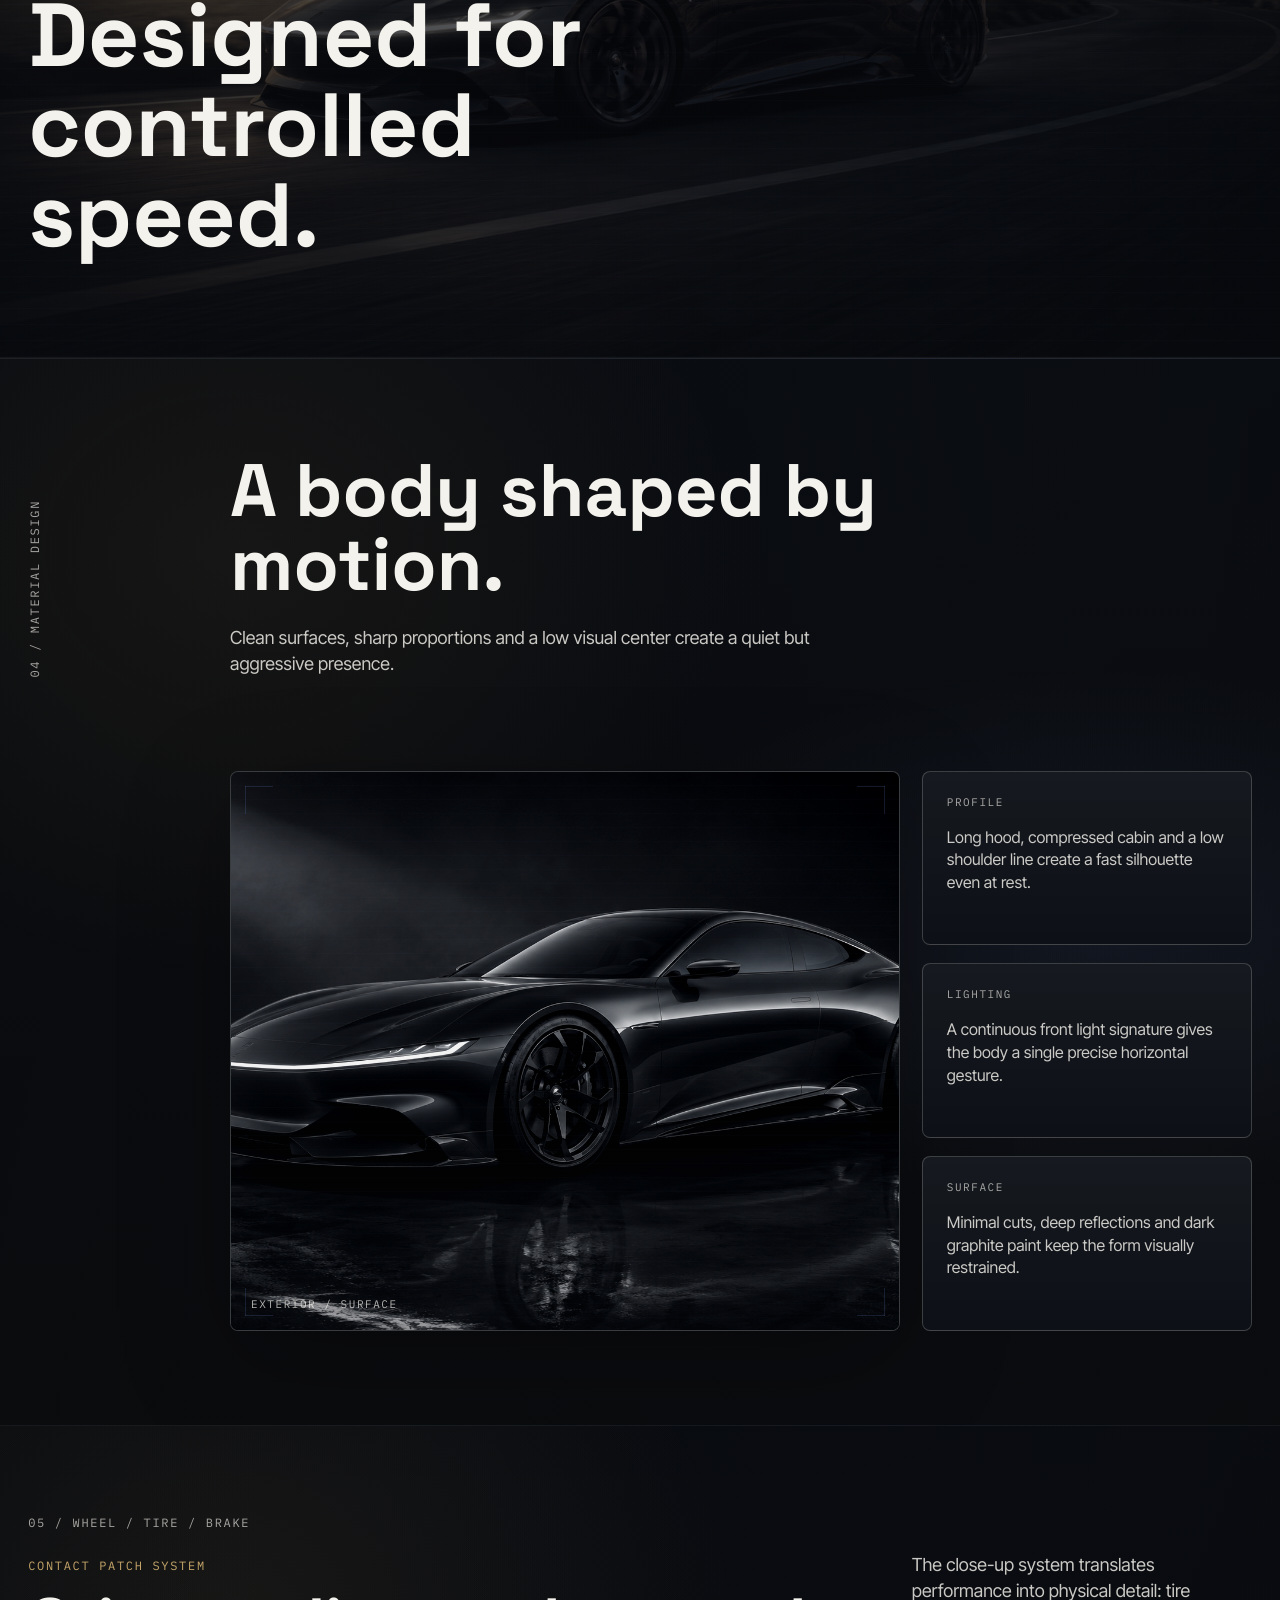
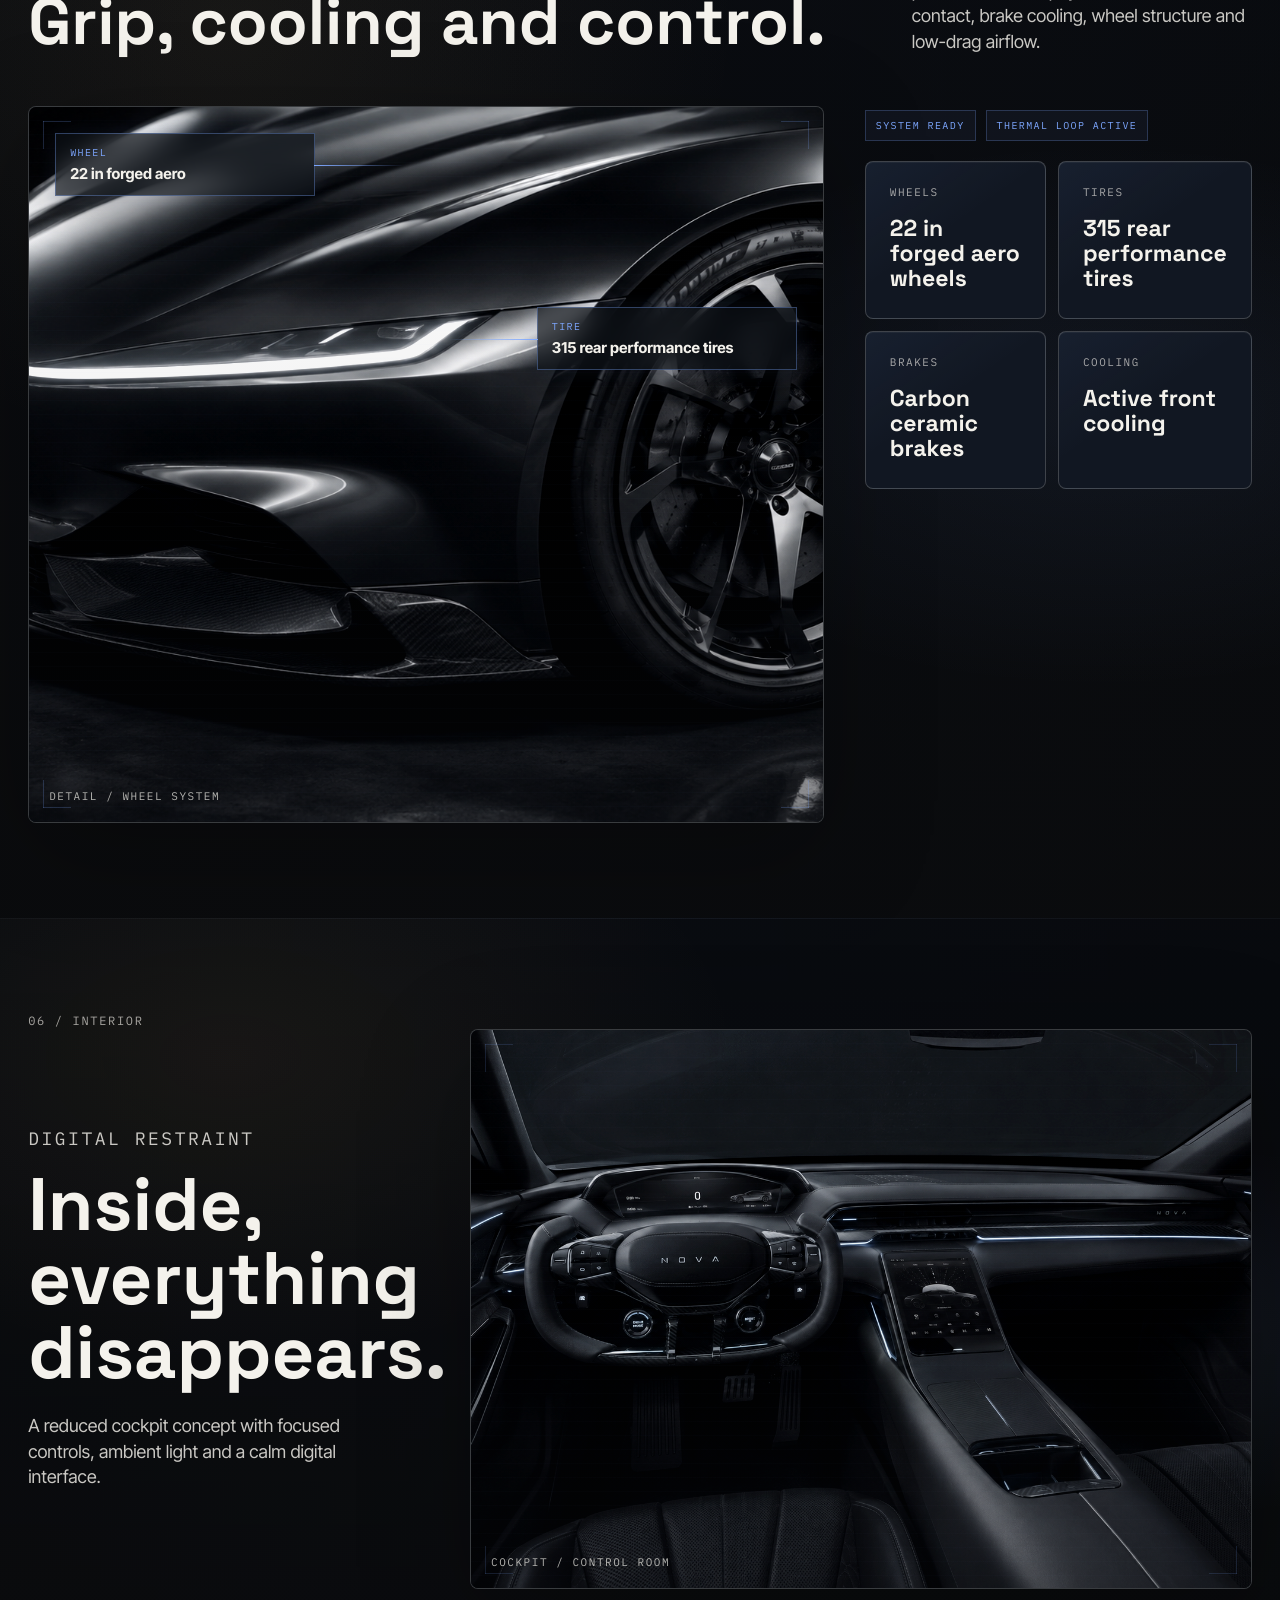
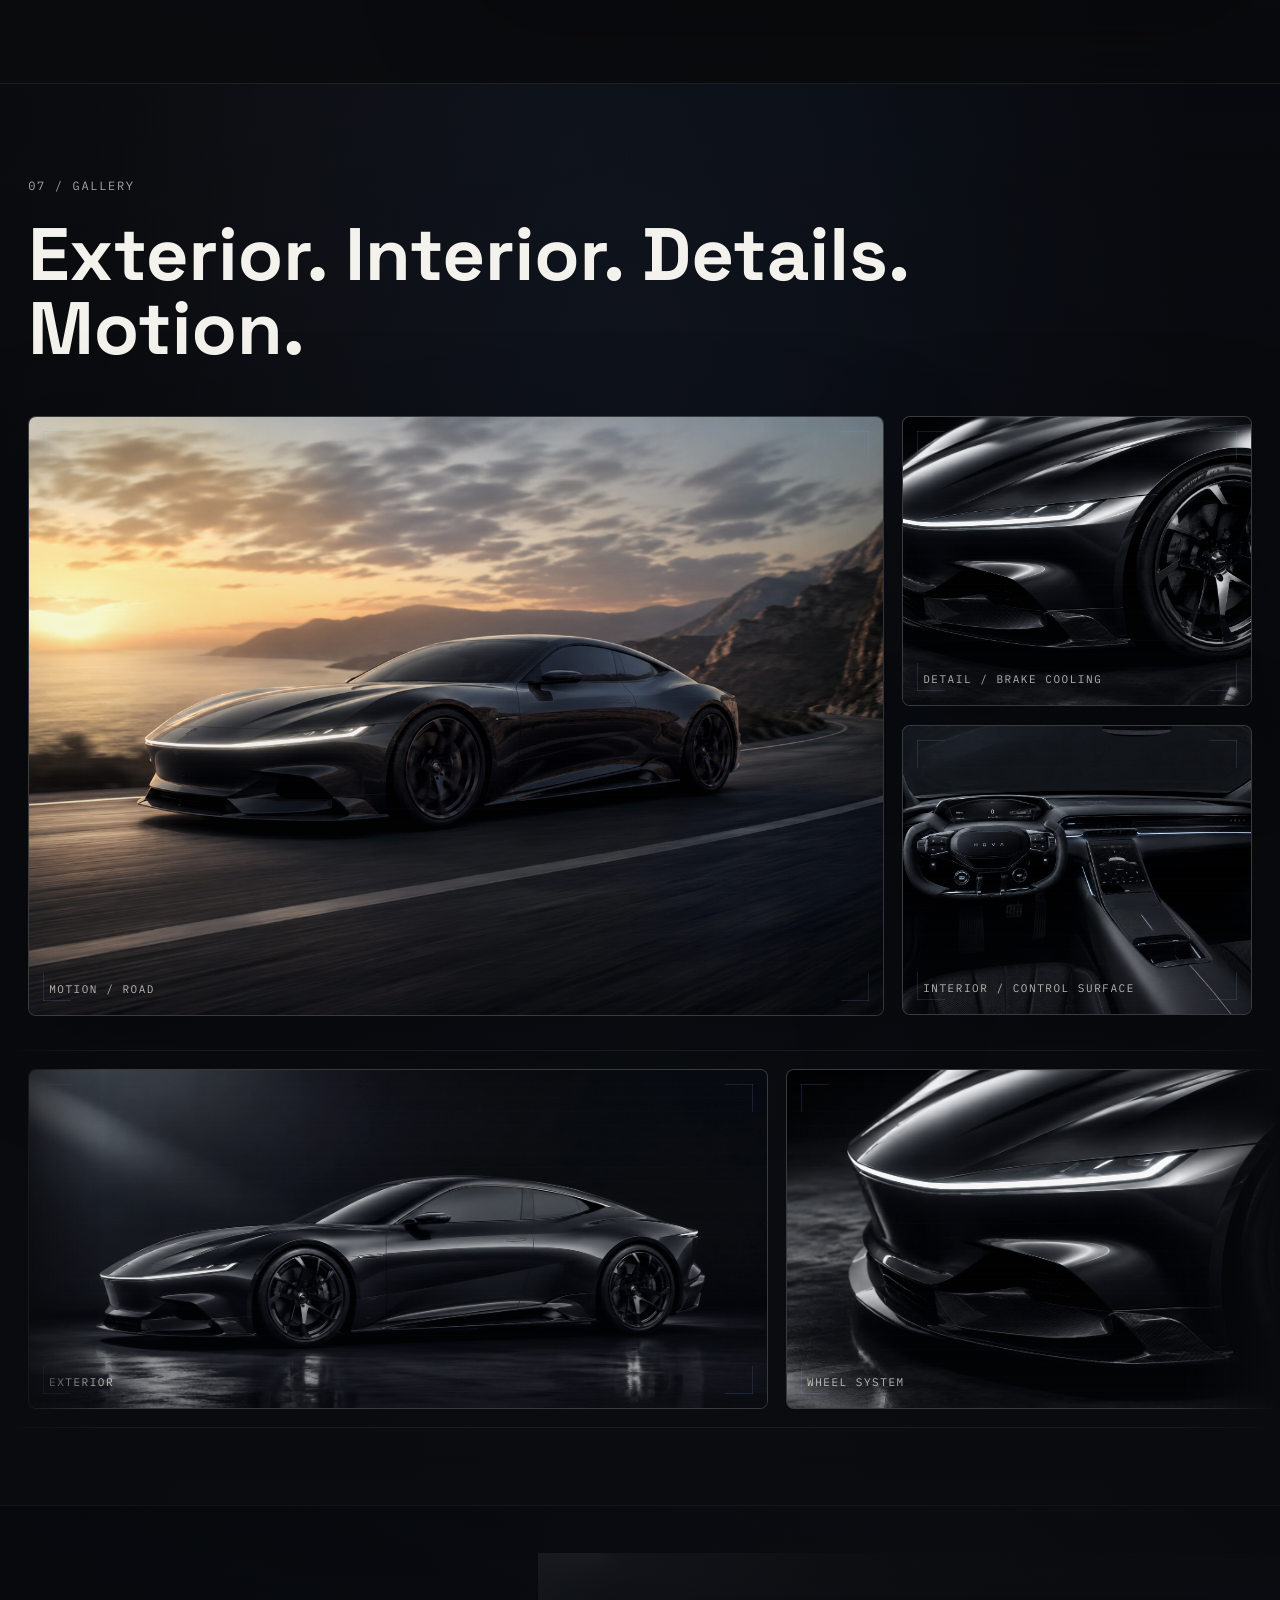
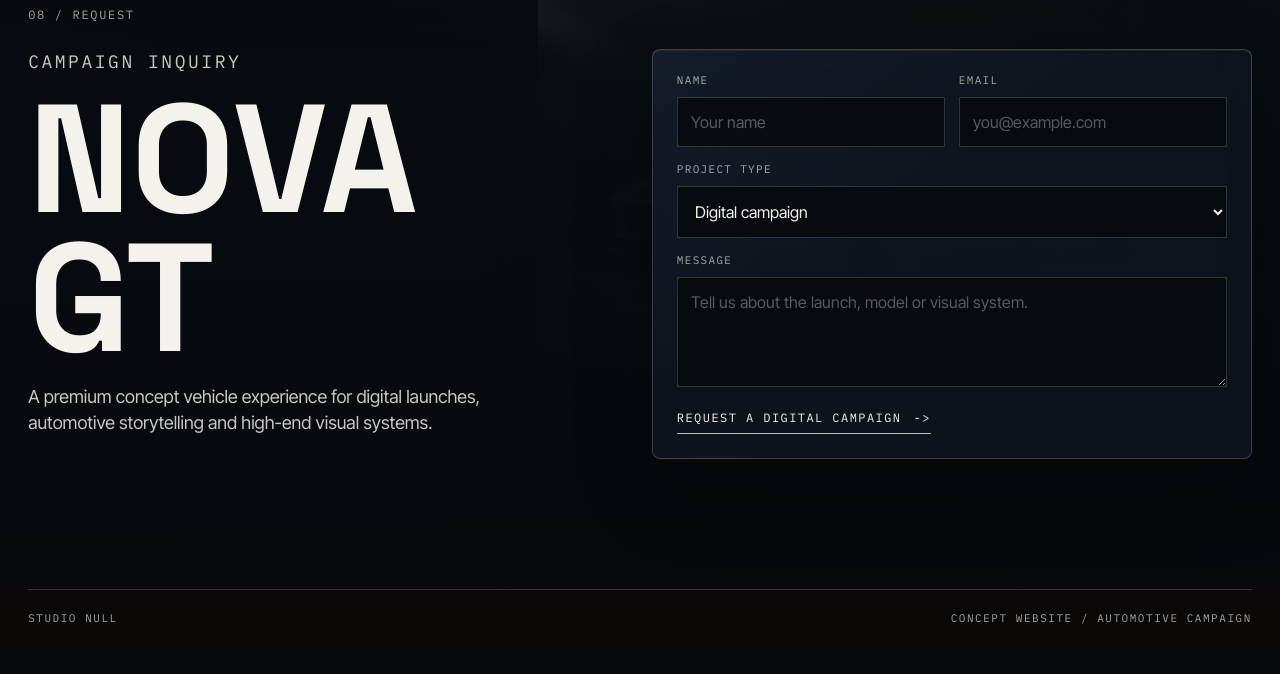
==== commit 2fbc1173: "Update NOVA GT website polish" ====
--- a/NOVA-GT-finished-product/nova-gt-concept-website/index.html
+++ b/NOVA-GT-finished-product/nova-gt-concept-website/index.html
@@ -5,7 +5,7 @@
   <meta name="viewport" content="width=device-width, initial-scale=1" />
   <title>NOVA GT - Concept Vehicle Experience</title>
   <meta name="description" content="NOVA GT is a cinematic automotive campaign concept for an electric performance grand tourer." />
-  <meta name="theme-color" content="#050608" />
+  <meta name="theme-color" content="#07090d" />
   <link rel="icon" href="assets/favicon.svg" type="image/svg+xml" />
   <link rel="preconnect" href="https://fonts.googleapis.com">
   <link rel="preconnect" href="https://fonts.gstatic.com" crossorigin>
@@ -159,13 +159,13 @@
         <p>Each mode changes throttle mapping, torque delivery, cooling strategy and interface density.</p>
       </div>
       <div class="mode-grid">
-        <article class="mode-card is-active">
+        <article class="mode-card">
           <span class="mono">01 / System ready</span>
           <h3>Silent</h3>
           <p>Soft pedal response, low cabin brightness and near-invisible interface feedback.</p>
           <small class="mono">Acoustic floor: 24 dB</small>
         </article>
-        <article class="mode-card">
+        <article class="mode-card is-active">
           <span class="mono">02 / Dual motor online</span>
           <h3>Dynamic</h3>
           <p>Sharper motor response with balanced torque and active road calibration.</p>
--- a/NOVA-GT-finished-product/nova-gt-concept-website/styles.css
+++ b/NOVA-GT-finished-product/nova-gt-concept-website/styles.css
@@ -1,19 +1,23 @@
 :root {
-  --bg: #050608;
-  --panel: rgba(12, 14, 17, 0.7);
-  --panel-solid: #090b0f;
+  --bg: #07090d;
+  --panel: #0d1117;
+  --panel-soft: #111722;
+  --panel-solid: #0a0e14;
   --text: #f4f2ec;
-  --muted: rgba(244, 242, 236, 0.58);
-  --soft: rgba(244, 242, 236, 0.76);
-  --faint: rgba(244, 242, 236, 0.08);
-  --line: rgba(244, 242, 236, 0.16);
-  --line-strong: rgba(244, 242, 236, 0.34);
+  --muted: rgba(244, 242, 236, 0.66);
+  --soft: rgba(244, 242, 236, 0.82);
+  --faint: rgba(244, 242, 236, 0.1);
+  --line: rgba(244, 242, 236, 0.18);
+  --line-strong: rgba(244, 242, 236, 0.38);
   --metal: #c8cdd2;
   --accent: #7DA7FF;
   --accent-blue: #7DA7FF;
-  --accent-blue-soft: rgba(125, 167, 255, 0.35);
+  --accent-blue-soft: rgba(125, 167, 255, 0.28);
   --accent-metal: #C5A66A;
   --shadow: rgba(0, 0, 0, 0.5);
+  --page-pad: clamp(18px, 2.2vw, 42px);
+  --cinema-max: 1880px;
+  --wide-pad: max(var(--page-pad), calc(50vw - 940px));
   --mono: "IBM Plex Mono", "SFMono-Regular", Consolas, monospace;
   --sans: "Inter Tight", Inter, Arial, sans-serif;
   --display: "Space Grotesk", "Inter Tight", Inter, Arial, sans-serif;
@@ -32,8 +36,9 @@
 body {
   margin: 0;
   background:
-    radial-gradient(circle at 50% 0%, rgba(125, 167, 255, 0.08), transparent 30rem),
-    linear-gradient(180deg, #050608 0%, #06080b 34%, #050608 68%, #070706 100%),
+    radial-gradient(circle at 50% 0%, rgba(125, 167, 255, 0.12), transparent 34rem),
+    radial-gradient(ellipse at 85% 22%, rgba(197, 166, 106, 0.055), transparent 30rem),
+    linear-gradient(180deg, #07090d 0%, #0a0d13 34%, #080a0f 68%, #0a0908 100%),
     var(--bg);
   color: var(--text);
   font-family: var(--sans);
@@ -63,9 +68,10 @@
 main {
   position: relative;
   background:
-    radial-gradient(ellipse at 82% 32%, rgba(125, 167, 255, 0.055), transparent 30rem),
-    radial-gradient(ellipse at 18% 62%, rgba(197, 166, 106, 0.04), transparent 28rem),
-    linear-gradient(180deg, transparent 0%, rgba(7, 9, 12, 0.74) 38%, rgba(5, 6, 8, 0.92) 100%);
+    radial-gradient(ellipse at 82% 32%, rgba(125, 167, 255, 0.08), transparent 34rem),
+    radial-gradient(ellipse at 18% 62%, rgba(197, 166, 106, 0.055), transparent 30rem),
+    radial-gradient(ellipse at 50% 88%, rgba(125, 167, 255, 0.045), transparent 36rem),
+    linear-gradient(180deg, transparent 0%, rgba(11, 15, 21, 0.78) 38%, rgba(7, 9, 13, 0.94) 100%);
 }
 
 button,
@@ -189,14 +195,14 @@
   display: flex;
   align-items: center;
   justify-content: space-between;
-  width: min(1180px, calc(100vw - 36px));
+  width: min(1660px, calc(100vw - 40px));
   height: 58px;
   padding: 0 18px 0 20px;
   border: 1px solid var(--line);
   border-radius: 999px;
-  background: rgba(5, 6, 8, 0.72);
+  background: rgba(8, 11, 16, 0.76);
   backdrop-filter: blur(18px);
-  box-shadow: 0 18px 70px rgba(0, 0, 0, 0.28);
+  box-shadow: 0 18px 70px rgba(0, 0, 0, 0.34), inset 0 1px 0 rgba(244, 242, 236, 0.05);
   transform: translateX(-50%);
 }
 
@@ -264,7 +270,9 @@
   min-height: 100svh;
   overflow: hidden;
   isolation: isolate;
-  background: #050608;
+  background:
+    radial-gradient(ellipse at 72% 48%, rgba(125, 167, 255, 0.12), transparent 32rem),
+    #07090d;
 }
 
 .hero-bg {
@@ -281,7 +289,7 @@
   object-fit: cover;
   object-position: center center;
   opacity: 0;
-  filter: brightness(0.72) contrast(1.08) saturate(1.02);
+  filter: brightness(0.9) contrast(1.05) saturate(1.02);
   transform: scale(1.055);
   transform-origin: 58% 50%;
 }
@@ -292,9 +300,10 @@
   inset: 0;
   z-index: 1;
   background:
-    radial-gradient(circle at 68% 46%, rgba(190, 205, 218, 0.15), transparent 25%),
-    linear-gradient(90deg, rgba(5, 6, 8, 0.96) 0%, rgba(5, 6, 8, 0.86) 31%, rgba(5, 6, 8, 0.36) 54%, rgba(5, 6, 8, 0.42) 100%),
-    linear-gradient(180deg, rgba(5, 6, 8, 0.78) 0%, rgba(5, 6, 8, 0.22) 44%, rgba(5, 6, 8, 0.92) 100%);
+    radial-gradient(circle at 69% 45%, rgba(205, 221, 236, 0.2), transparent 27%),
+    radial-gradient(ellipse at 50% 82%, rgba(125, 167, 255, 0.13), transparent 34%),
+    linear-gradient(90deg, rgba(7, 9, 13, 0.96) 0%, rgba(7, 9, 13, 0.84) 30%, rgba(7, 9, 13, 0.24) 56%, rgba(7, 9, 13, 0.3) 100%),
+    linear-gradient(180deg, rgba(7, 9, 13, 0.68) 0%, rgba(7, 9, 13, 0.12) 44%, rgba(7, 9, 13, 0.86) 100%);
 }
 
 .hero-fog,
@@ -310,8 +319,8 @@
   height: 100svh;
   opacity: 0;
   background:
-    radial-gradient(ellipse at 74% 34%, rgba(166, 185, 202, 0.24), transparent 32%),
-    radial-gradient(ellipse at 56% 58%, rgba(120, 140, 155, 0.12), transparent 35%);
+    radial-gradient(ellipse at 74% 34%, rgba(188, 207, 224, 0.28), transparent 32%),
+    radial-gradient(ellipse at 56% 58%, rgba(125, 167, 255, 0.15), transparent 35%);
   filter: blur(12px);
   transform: translate3d(2.5%, 0, 0) scale(1.03);
   mix-blend-mode: screen;
@@ -321,13 +330,13 @@
   left: clamp(250px, 39vw, 650px);
   right: clamp(72px, 8vw, 150px);
   top: clamp(380px, 52svh, 560px);
-  height: 4px;
+  height: 5px;
   opacity: 0;
   border-radius: 999px;
-  background: linear-gradient(90deg, transparent 0%, rgba(125, 167, 255, 0.22) 8%, rgba(235, 246, 255, 0.96) 48%, rgba(125, 167, 255, 0.24) 92%, transparent 100%);
+  background: linear-gradient(90deg, transparent 0%, rgba(125, 167, 255, 0.34) 8%, rgba(240, 248, 255, 1) 48%, rgba(125, 167, 255, 0.36) 92%, transparent 100%);
   box-shadow:
-    0 0 10px rgba(205, 229, 255, 0.42),
-    0 0 32px var(--accent-blue-soft);
+    0 0 14px rgba(205, 229, 255, 0.54),
+    0 0 44px rgba(125, 167, 255, 0.28);
   transform: scaleX(0.35);
   transform-origin: center;
 }
@@ -336,12 +345,12 @@
   left: clamp(300px, 43vw, 700px);
   right: clamp(80px, 9vw, 180px);
   top: clamp(540px, 68svh, 720px);
-  height: 160px;
+  height: 190px;
   opacity: 0;
   background:
-    radial-gradient(ellipse at 48% 6%, rgba(125, 167, 255, 0.2), rgba(206, 229, 255, 0.08) 28%, transparent 68%),
-    linear-gradient(90deg, transparent, rgba(125, 167, 255, 0.18), transparent);
-  filter: blur(12px);
+    radial-gradient(ellipse at 48% 6%, rgba(125, 167, 255, 0.28), rgba(206, 229, 255, 0.13) 30%, transparent 70%),
+    linear-gradient(90deg, transparent, rgba(125, 167, 255, 0.23), transparent);
+  filter: blur(14px);
   transform: translateY(18px) scaleX(0.72);
 }
 
@@ -377,7 +386,7 @@
   display: grid;
   grid-template-rows: auto minmax(0, 1fr) auto;
   gap: clamp(24px, 3.2vw, 46px);
-  width: min(1560px, calc(100vw - 56px));
+  width: min(var(--cinema-max), calc(100vw - var(--wide-pad) - var(--wide-pad)));
   min-height: 100svh;
   margin: 0 auto;
   padding: clamp(118px, 15vh, 172px) 0 32px;
@@ -400,7 +409,7 @@
 
 .hero-copy {
   position: relative;
-  max-width: min(900px, 64vw);
+  max-width: min(720px, 46vw);
 }
 
 .hero-copy::before {
@@ -408,7 +417,7 @@
   position: absolute;
   inset: -36px -44px -30px -44px;
   z-index: -1;
-  background: radial-gradient(ellipse at 20% 46%, rgba(5, 6, 8, 0.92), rgba(5, 6, 8, 0.58) 48%, transparent 74%);
+  background: radial-gradient(ellipse at 20% 46%, rgba(7, 9, 13, 0.95), rgba(7, 9, 13, 0.64) 48%, transparent 74%);
   pointer-events: none;
 }
 
@@ -438,7 +447,7 @@
 }
 
 h1 {
-  max-width: 900px;
+  max-width: 720px;
   margin-top: 18px;
   font-size: clamp(52px, 5.1vw, 88px);
   line-height: 0.96;
@@ -527,8 +536,11 @@
   grid-template-columns: repeat(4, minmax(0, 1fr));
   border: 1px solid var(--line);
   border-radius: 8px;
-  background: rgba(5, 6, 8, 0.52);
+  background:
+    linear-gradient(180deg, rgba(17, 23, 34, 0.58), rgba(7, 9, 13, 0.5)),
+    rgba(7, 9, 13, 0.58);
   backdrop-filter: blur(16px);
+  box-shadow: 0 24px 90px rgba(0, 0, 0, 0.32), inset 0 1px 0 rgba(244, 242, 236, 0.05);
   overflow: hidden;
   opacity: 0;
   transform: translateY(18px);
@@ -657,13 +669,13 @@
 @keyframes heroImageReveal {
   0% {
     opacity: 0;
-    filter: brightness(0.52) contrast(1.02) saturate(0.92);
+    filter: brightness(0.68) contrast(1.02) saturate(0.96);
     transform: scale(1.075);
   }
 
   100% {
     opacity: 1;
-    filter: brightness(1.02) contrast(1.12) saturate(1.03);
+    filter: brightness(1.1) contrast(1.05) saturate(1.03);
     transform: scale(1.03);
   }
 }
@@ -675,11 +687,11 @@
   }
 
   42% {
-    opacity: 0.86;
+    opacity: 0.9;
   }
 
   100% {
-    opacity: 0.58;
+    opacity: 0.64;
     transform: translate3d(-1%, 0, 0) scale(1.01);
   }
 }
@@ -698,11 +710,11 @@
   }
 
   54% {
-    opacity: 0.45;
+    opacity: 0.58;
   }
 
   100% {
-    opacity: 0.72;
+    opacity: 0.86;
     transform: scaleX(1);
     filter: blur(0);
   }
@@ -715,12 +727,12 @@
   }
 
   42% {
-    opacity: 0.74;
+    opacity: 0.84;
     transform: translateY(0) scaleX(1);
   }
 
   100% {
-    opacity: 0.28;
+    opacity: 0.38;
     transform: translateY(8px) scaleX(0.92);
   }
 }
@@ -787,9 +799,10 @@
 .section {
   position: relative;
   isolation: isolate;
-  width: min(1440px, calc(100vw - 56px));
-  margin: 0 auto;
-  padding: clamp(82px, 8vw, 124px) 0;
+  width: 100%;
+  max-width: none;
+  margin: 0;
+  padding: clamp(84px, 7.4vw, 132px) var(--wide-pad);
   border-top: 1px solid rgba(244, 242, 236, 0.07);
   scroll-margin-top: 112px;
 }
@@ -797,7 +810,7 @@
 .section::before {
   content: "";
   position: absolute;
-  inset: 0 calc(50% - 50vw);
+  inset: 0;
   z-index: -1;
   pointer-events: none;
 }
@@ -808,8 +821,9 @@
 
 .chapter-system::before {
   background:
-    radial-gradient(ellipse at 76% 8%, rgba(125, 167, 255, 0.09), transparent 34rem),
-    linear-gradient(180deg, rgba(7, 9, 13, 0.9), rgba(5, 6, 8, 0.68) 58%, rgba(5, 6, 8, 0.92));
+    radial-gradient(ellipse at 76% 8%, rgba(125, 167, 255, 0.13), transparent 36rem),
+    radial-gradient(ellipse at 22% 52%, rgba(244, 242, 236, 0.045), transparent 28rem),
+    linear-gradient(180deg, rgba(12, 16, 23, 0.96), rgba(8, 11, 16, 0.72) 58%, rgba(7, 9, 13, 0.94));
 }
 
 .chapter-system + .chapter-system,
@@ -820,15 +834,15 @@
 
 .chapter-material::before {
   background:
-    radial-gradient(ellipse at 18% 18%, rgba(197, 166, 106, 0.055), transparent 30rem),
-    radial-gradient(ellipse at 86% 54%, rgba(125, 167, 255, 0.05), transparent 30rem),
-    linear-gradient(180deg, rgba(4, 5, 7, 0.7), rgba(8, 8, 8, 0.9));
+    radial-gradient(ellipse at 18% 18%, rgba(197, 166, 106, 0.07), transparent 32rem),
+    radial-gradient(ellipse at 86% 54%, rgba(125, 167, 255, 0.07), transparent 32rem),
+    linear-gradient(180deg, rgba(8, 10, 14, 0.78), rgba(10, 11, 13, 0.92));
 }
 
 .chapter-campaign::before {
   background:
-    linear-gradient(180deg, rgba(5, 6, 8, 0.42), rgba(8, 9, 10, 0.86)),
-    radial-gradient(ellipse at 50% 20%, rgba(125, 167, 255, 0.05), transparent 32rem);
+    linear-gradient(180deg, rgba(7, 9, 13, 0.38), rgba(10, 12, 15, 0.88)),
+    radial-gradient(ellipse at 50% 20%, rgba(125, 167, 255, 0.075), transparent 34rem);
 }
 
 .image-card,
@@ -838,9 +852,11 @@
 .request-form,
 .power-map,
 .stat-grid article {
-  border: 1px solid var(--line);
+  border: 1px solid rgba(244, 242, 236, 0.2);
   border-radius: 8px;
-  background: rgba(244, 242, 236, 0.035);
+  background:
+    linear-gradient(180deg, rgba(255, 255, 255, 0.035), transparent),
+    var(--panel);
 }
 
 .image-card {
@@ -848,7 +864,7 @@
   margin: 0;
   overflow: hidden;
   background: var(--panel-solid);
-  box-shadow: 0 30px 110px rgba(0, 0, 0, 0.25);
+  box-shadow: 0 30px 110px rgba(0, 0, 0, 0.28), inset 0 1px 0 rgba(244, 242, 236, 0.05);
 }
 
 .image-card::before {
@@ -873,7 +889,7 @@
   width: 100%;
   height: 100%;
   object-fit: cover;
-  filter: brightness(0.96) contrast(1.06) saturate(1.02);
+  filter: brightness(1.08) contrast(1.04) saturate(1.02);
   transition: transform 700ms cubic-bezier(0.16, 1, 0.3, 1), filter 700ms ease;
 }
 
@@ -883,7 +899,7 @@
   inset: 0;
   background:
     repeating-linear-gradient(180deg, transparent 0 13px, rgba(125, 167, 255, 0.025) 14px),
-    linear-gradient(180deg, rgba(5, 6, 8, 0.02), rgba(5, 6, 8, 0.12) 55%, rgba(5, 6, 8, 0.6));
+    linear-gradient(180deg, rgba(7, 9, 13, 0), rgba(7, 9, 13, 0.06) 55%, rgba(7, 9, 13, 0.42));
   pointer-events: none;
 }
 
@@ -897,15 +913,15 @@
 }
 
 .image-card:hover img {
-  filter: brightness(1.04) contrast(1.08) saturate(1.04);
+  filter: brightness(1.14) contrast(1.05) saturate(1.04);
   transform: scale(1.025);
 }
 
 /* Design */
 .design-section {
   display: grid;
-  grid-template-columns: 180px minmax(0, 1fr);
-  gap: 42px 56px;
+  grid-template-columns: minmax(80px, 0.13fr) minmax(0, 1fr);
+  gap: 42px clamp(46px, 5.4vw, 96px);
 }
 
 .side-label {
@@ -926,13 +942,13 @@
 .design-grid {
   grid-column: 2;
   display: grid;
-  grid-template-columns: minmax(0, 1.22fr) minmax(310px, 0.78fr);
-  gap: 22px;
-  margin-top: 34px;
+  grid-template-columns: minmax(0, 1.45fr) minmax(330px, 0.55fr);
+  gap: clamp(18px, 1.7vw, 30px);
+  margin-top: clamp(34px, 4vw, 62px);
 }
 
 .large-image {
-  min-height: 540px;
+  min-height: clamp(560px, 40vw, 780px);
 }
 
 .large-image img {
@@ -987,20 +1003,22 @@
 .stat-grid {
   display: grid;
   grid-template-columns: repeat(4, minmax(0, 1fr));
-  gap: 14px;
+  gap: clamp(12px, 1.05vw, 20px);
 }
 
 .stat-grid article {
   display: flex;
   min-width: 0;
-  min-height: 214px;
+  min-height: clamp(218px, 15vw, 280px);
   flex-direction: column;
   justify-content: space-between;
   padding: clamp(22px, 2.2vw, 32px);
   overflow: hidden;
   background:
-    linear-gradient(180deg, rgba(125, 167, 255, 0.045), transparent 45%),
-    rgba(244, 242, 236, 0.03);
+    linear-gradient(90deg, rgba(125, 167, 255, 0.055), transparent 28%, transparent 72%, rgba(125, 167, 255, 0.028)),
+    linear-gradient(180deg, rgba(125, 167, 255, 0.065), transparent 45%),
+    var(--panel);
+  box-shadow: inset 0 1px 0 rgba(244, 242, 236, 0.055), 0 24px 70px rgba(0, 0, 0, 0.18);
 }
 
 .stat-value {
@@ -1011,7 +1029,7 @@
 
 .stat-grid .stat-value strong {
   margin-top: 0;
-  font-size: clamp(46px, 4.4vw, 72px);
+  font-size: clamp(50px, 4.8vw, 86px);
   line-height: 0.92;
 }
 
@@ -1038,8 +1056,8 @@
 
 .engineering-heading {
   display: grid;
-  grid-template-columns: minmax(0, 0.96fr) minmax(320px, 0.44fr);
-  gap: clamp(30px, 5vw, 76px);
+  grid-template-columns: minmax(0, 1.08fr) minmax(340px, 0.42fr);
+  gap: clamp(34px, 6vw, 112px);
   align-items: end;
   margin-bottom: clamp(28px, 4vw, 56px);
 }
@@ -1049,7 +1067,7 @@
 }
 
 .engineering-heading h2 {
-  max-width: 820px;
+  max-width: 940px;
   margin-top: 16px;
   font-size: clamp(44px, 5.1vw, 82px);
 }
@@ -1063,14 +1081,14 @@
 
 .engineering-layout {
   display: grid;
-  grid-template-columns: minmax(0, 1.18fr) minmax(340px, 0.82fr);
-  gap: clamp(28px, 4vw, 52px);
+  grid-template-columns: minmax(0, 1.48fr) minmax(360px, 0.72fr);
+  gap: clamp(28px, 3.2vw, 58px);
   align-items: start;
 }
 
 .detail-image {
-  height: min(64vw, 720px);
-  min-height: 560px;
+  height: min(56vw, 820px);
+  min-height: 620px;
 }
 
 .detail-image img {
@@ -1079,7 +1097,7 @@
 
 .engineering-copy {
   display: grid;
-  gap: 18px;
+  gap: clamp(16px, 1.4vw, 24px);
   align-content: start;
   padding-top: 4px;
 }
@@ -1097,12 +1115,12 @@
 .tech-callout {
   position: absolute;
   z-index: 4;
-  width: min(235px, 34%);
+  width: min(260px, 34%);
   padding: 12px 14px;
-  border: 1px solid rgba(125, 167, 255, 0.28);
-  background: rgba(5, 6, 8, 0.58);
+  border: 1px solid rgba(125, 167, 255, 0.34);
+  background: rgba(13, 17, 23, 0.68);
   backdrop-filter: blur(14px);
-  box-shadow: 0 18px 46px rgba(0, 0, 0, 0.24);
+  box-shadow: 0 18px 46px rgba(0, 0, 0, 0.28), 0 0 24px rgba(125, 167, 255, 0.08);
 }
 
 .tech-callout::before {
@@ -1161,12 +1179,16 @@
 .micro-specs {
   display: grid;
   grid-template-columns: 1fr 1fr;
-  gap: 14px;
+  gap: clamp(12px, 0.9vw, 18px);
   margin-top: 0;
 }
 
 .micro-specs article {
-  min-height: 158px;
+  min-height: clamp(158px, 10vw, 198px);
+  background:
+    linear-gradient(145deg, rgba(125, 167, 255, 0.06), transparent 45%),
+    var(--panel-soft);
+  box-shadow: inset 0 1px 0 rgba(244, 242, 236, 0.045);
 }
 
 .micro-specs strong {
@@ -1198,11 +1220,11 @@
 
 .engineering-note {
   padding: 24px;
-  border: 1px solid rgba(244, 242, 236, 0.11);
+  border: 1px solid rgba(244, 242, 236, 0.18);
   border-radius: 8px;
   background:
-    linear-gradient(135deg, rgba(125, 167, 255, 0.055), transparent 46%),
-    rgba(244, 242, 236, 0.025);
+    linear-gradient(135deg, rgba(125, 167, 255, 0.075), transparent 46%),
+    var(--panel);
 }
 
 .engineering-note span {
@@ -1226,8 +1248,8 @@
 
 .powertrain-grid {
   display: grid;
-  grid-template-columns: minmax(0, 0.86fr) minmax(430px, 1.14fr);
-  gap: clamp(42px, 6vw, 76px);
+  grid-template-columns: minmax(320px, 0.62fr) minmax(620px, 1.38fr);
+  gap: clamp(42px, 6.2vw, 118px);
   align-items: center;
 }
 
@@ -1242,17 +1264,19 @@
 
 .power-map {
   position: relative;
-  min-height: 460px;
+  min-height: clamp(500px, 31vw, 640px);
   overflow: hidden;
   background:
-    radial-gradient(circle at 48% 50%, rgba(125, 167, 255, 0.15), transparent 34%),
-    linear-gradient(135deg, rgba(244, 242, 236, 0.045), rgba(244, 242, 236, 0.012));
+    radial-gradient(circle at 48% 50%, rgba(125, 167, 255, 0.2), transparent 36%),
+    radial-gradient(ellipse at 78% 22%, rgba(244, 242, 236, 0.055), transparent 30%),
+    linear-gradient(135deg, rgba(17, 23, 34, 0.88), rgba(13, 17, 23, 0.72));
+  box-shadow: inset 0 1px 0 rgba(244, 242, 236, 0.055), 0 28px 90px rgba(0, 0, 0, 0.2);
 }
 
 .power-map::before {
   content: "";
   position: absolute;
-  inset: 28px;
+  inset: clamp(24px, 2vw, 38px);
   border: 1px solid rgba(244, 242, 236, 0.08);
   border-radius: 999px;
 }
@@ -1285,12 +1309,12 @@
   position: absolute;
   display: grid;
   place-items: center;
-  width: 196px;
-  min-height: 86px;
+  width: clamp(196px, 12vw, 242px);
+  min-height: 92px;
   padding: 16px;
   border: 1px solid var(--line-strong);
   border-radius: 8px;
-  background: rgba(5, 6, 8, 0.74);
+  background: rgba(13, 17, 23, 0.78);
   text-align: center;
   backdrop-filter: blur(14px);
   transition: border-color 220ms ease, box-shadow 220ms ease, transform 220ms ease;
@@ -1338,8 +1362,8 @@
 /* Interior */
 .interior-panel {
   display: grid;
-  grid-template-columns: 420px minmax(0, 1fr);
-  gap: clamp(42px, 6vw, 80px);
+  grid-template-columns: minmax(360px, 0.42fr) minmax(0, 1.58fr);
+  gap: clamp(42px, 6.4vw, 112px);
   align-items: center;
 }
 
@@ -1352,7 +1376,7 @@
 }
 
 .cockpit-frame {
-  height: 560px;
+  height: clamp(560px, 38vw, 780px);
 }
 
 .cockpit-frame img {
@@ -1363,14 +1387,14 @@
 .motion-breaker {
   position: relative;
   width: 100%;
-  min-height: clamp(520px, 62vw, 820px);
+  min-height: clamp(560px, 54vw, 940px);
   overflow: hidden;
   isolation: isolate;
   border-top: 1px solid rgba(244, 242, 236, 0.055);
   border-bottom: 1px solid rgba(244, 242, 236, 0.055);
   background:
-    linear-gradient(180deg, rgba(5, 6, 8, 0.98), rgba(5, 6, 8, 0.72) 42%, rgba(5, 6, 8, 0.98)),
-    #050608;
+    linear-gradient(180deg, rgba(7, 9, 13, 0.96), rgba(7, 9, 13, 0.58) 42%, rgba(7, 9, 13, 0.96)),
+    var(--bg);
   scroll-margin-top: 112px;
 }
 
@@ -1380,7 +1404,7 @@
   min-height: inherit;
   object-fit: cover;
   object-position: center;
-  filter: brightness(0.78) contrast(1.08) saturate(0.96);
+  filter: brightness(1.06) contrast(1.04) saturate(1.02);
   transform: scale(1.02);
   transition: transform 1200ms cubic-bezier(0.16, 1, 0.3, 1), filter 900ms ease;
 }
@@ -1401,13 +1425,13 @@
   pointer-events: none;
   background:
     repeating-linear-gradient(180deg, transparent 0 15px, rgba(125, 167, 255, 0.025) 16px),
-    linear-gradient(90deg, rgba(5, 6, 8, 0.86), rgba(5, 6, 8, 0.28) 48%, rgba(5, 6, 8, 0.74)),
-    linear-gradient(180deg, rgba(5, 6, 8, 0.34), rgba(5, 6, 8, 0.9));
+    linear-gradient(90deg, rgba(7, 9, 13, 0.78), rgba(7, 9, 13, 0.18) 48%, rgba(7, 9, 13, 0.66)),
+    linear-gradient(180deg, rgba(7, 9, 13, 0.24), rgba(7, 9, 13, 0.82));
 }
 
 .motion-breaker-copy {
   position: absolute;
-  left: max(28px, calc((100vw - 1440px) / 2 + 28px));
+  left: var(--wide-pad);
   bottom: clamp(42px, 8vw, 96px);
   z-index: 2;
   max-width: 720px;
@@ -1427,7 +1451,7 @@
 
 /* Modes */
 .modes {
-  width: min(1480px, calc(100vw - 56px));
+  width: 100%;
   padding-top: clamp(58px, 6vw, 94px);
 }
 
@@ -1446,19 +1470,21 @@
 .mode-grid {
   display: grid;
   grid-template-columns: repeat(4, minmax(0, 1fr));
-  gap: 14px;
+  gap: clamp(12px, 1vw, 20px);
   margin-top: 54px;
 }
 
 .mode-card {
   position: relative;
   display: flex;
-  min-height: 300px;
+  min-height: clamp(300px, 19vw, 380px);
   flex-direction: column;
   overflow: hidden;
   background:
-    linear-gradient(145deg, rgba(125, 167, 255, 0.055), transparent 36%),
-    rgba(244, 242, 236, 0.028);
+    radial-gradient(ellipse at 12% 0%, rgba(125, 167, 255, 0.07), transparent 34%),
+    linear-gradient(145deg, rgba(125, 167, 255, 0.06), transparent 36%),
+    var(--panel);
+  box-shadow: inset 0 1px 0 rgba(244, 242, 236, 0.04);
 }
 
 .mode-card::before {
@@ -1466,10 +1492,11 @@
   position: absolute;
   left: 20px;
   right: 20px;
-  top: 68px;
+  top: 52px;
   height: 1px;
   background: linear-gradient(90deg, var(--accent-blue), transparent);
-  opacity: 0.24;
+  opacity: 0.34;
+  transition: opacity 220ms ease, box-shadow 220ms ease;
 }
 
 .mode-card::after {
@@ -1489,9 +1516,17 @@
 .mode-card.is-active {
   border-color: var(--accent-blue);
   background:
-    linear-gradient(145deg, rgba(125, 167, 255, 0.12), transparent 42%),
-    rgba(244, 242, 236, 0.045);
-  box-shadow: 0 0 38px rgba(125, 167, 255, 0.08);
+    radial-gradient(ellipse at 12% 0%, rgba(125, 167, 255, 0.16), transparent 38%),
+    linear-gradient(145deg, rgba(125, 167, 255, 0.14), transparent 42%),
+    var(--panel-soft);
+  box-shadow: 0 0 42px rgba(125, 167, 255, 0.12), inset 0 1px 0 rgba(244, 242, 236, 0.06);
+}
+
+.mode-card:hover::before,
+.mode-card:focus-within::before,
+.mode-card.is-active::before {
+  opacity: 0.76;
+  box-shadow: 0 0 22px rgba(125, 167, 255, 0.2);
 }
 
 .mode-card:hover::after,
@@ -1516,6 +1551,17 @@
   font-size: 10px;
 }
 
+.mode-card small::before {
+  content: "";
+  display: inline-block;
+  width: 28px;
+  height: 2px;
+  margin-right: 10px;
+  vertical-align: middle;
+  background: linear-gradient(90deg, var(--accent-blue), transparent);
+  box-shadow: 0 0 14px rgba(125, 167, 255, 0.18);
+}
+
 /* Gallery */
 .gallery {
   padding-bottom: clamp(60px, 6vw, 96px);
@@ -1528,13 +1574,13 @@
 
 .gallery-grid {
   display: grid;
-  grid-template-columns: 1.12fr 0.88fr;
-  gap: 20px;
-  margin-bottom: 30px;
+  grid-template-columns: 1.42fr 0.58fr;
+  gap: clamp(18px, 1.4vw, 28px);
+  margin-bottom: clamp(28px, 2.6vw, 48px);
 }
 
 .gallery-feature {
-  height: 550px;
+  height: clamp(600px, 40vw, 820px);
 }
 
 .gallery-feature img {
@@ -1543,11 +1589,11 @@
 
 .gallery-stack {
   display: grid;
-  gap: 20px;
+  gap: clamp(18px, 1.4vw, 28px);
 }
 
 .gallery-stack figure {
-  height: 265px;
+  height: clamp(290px, 19.2vw, 396px);
 }
 
 .gallery-stack figure:first-child img {
@@ -1559,11 +1605,16 @@
 }
 
 .marquee-gallery {
-  overflow: hidden;
-  padding: 18px 0;
+  overflow-x: hidden;
+  overflow-y: hidden;
+  margin-inline: calc(0px - var(--wide-pad));
+  padding: 18px var(--wide-pad);
   border-top: 1px solid rgba(244, 242, 236, 0.07);
   border-bottom: 1px solid rgba(244, 242, 236, 0.07);
   mask-image: linear-gradient(90deg, transparent, #000 8%, #000 92%, transparent);
+  overscroll-behavior-x: contain;
+  touch-action: pan-x;
+  user-select: none;
 }
 
 .marquee-track {
@@ -1571,6 +1622,8 @@
   width: max-content;
   gap: 18px;
   animation: galleryLoop 42s linear infinite;
+  touch-action: pan-x;
+  will-change: transform;
 }
 
 .marquee-gallery:hover .marquee-track {
@@ -1578,10 +1631,17 @@
 }
 
 .marquee-gallery figure {
-  flex: 0 0 min(560px, 72vw);
-  width: min(560px, 72vw);
-  height: 340px;
+  flex: 0 0 min(740px, 76vw);
+  width: min(740px, 76vw);
+  height: clamp(340px, 25vw, 500px);
   box-shadow: none;
+  touch-action: pan-x;
+  user-select: none;
+}
+
+.marquee-gallery img {
+  -webkit-user-drag: none;
+  user-select: none;
 }
 
 @keyframes galleryLoop {
@@ -1603,14 +1663,16 @@
 
 .final::before {
   background:
-    linear-gradient(180deg, rgba(5, 6, 8, 0), rgba(8, 9, 10, 0.92) 24%, rgba(5, 6, 8, 1) 100%),
-    radial-gradient(ellipse at 74% 18%, rgba(197, 166, 106, 0.045), transparent 28rem);
+    linear-gradient(180deg, rgba(7, 9, 13, 0.08), rgba(8, 11, 16, 0.9) 26%, rgba(7, 9, 13, 0.98) 100%),
+    linear-gradient(90deg, rgba(7, 9, 13, 0.92), rgba(7, 9, 13, 0.54)),
+    radial-gradient(ellipse at 74% 18%, rgba(197, 166, 106, 0.07), transparent 30rem),
+    url("assets/nova-exterior-dark.png") right 18% / min(980px, 58vw) auto no-repeat;
 }
 
 .request-layout {
   display: grid;
-  grid-template-columns: minmax(0, 1fr) minmax(360px, 540px);
-  gap: clamp(42px, 6vw, 80px);
+  grid-template-columns: minmax(0, 1fr) minmax(380px, 600px);
+  gap: clamp(42px, 7vw, 128px);
   align-items: start;
   margin-top: 26px;
 }
@@ -1630,8 +1692,11 @@
   display: grid;
   gap: 16px;
   padding: 24px;
-  background: rgba(244, 242, 236, 0.04);
+  background:
+    linear-gradient(145deg, rgba(125, 167, 255, 0.06), transparent 42%),
+    rgba(17, 23, 34, 0.72);
   backdrop-filter: blur(14px);
+  box-shadow: 0 28px 80px rgba(0, 0, 0, 0.24), inset 0 1px 0 rgba(244, 242, 236, 0.06);
 }
 
 .form-row {
@@ -1658,7 +1723,7 @@
 .request-form textarea {
   width: 100%;
   border: 1px solid var(--line);
-  background: rgba(5, 6, 8, 0.84);
+  background: rgba(7, 10, 15, 0.84);
   color: var(--text);
   padding: 14px 13px;
   outline: none;
@@ -1674,8 +1739,9 @@
 .request-form input:focus,
 .request-form select:focus,
 .request-form textarea:focus {
-  border-color: var(--line-strong);
-  background: rgba(5, 6, 8, 0.96);
+  border-color: rgba(125, 167, 255, 0.44);
+  background: rgba(9, 13, 19, 0.96);
+  box-shadow: 0 0 0 3px rgba(125, 167, 255, 0.08);
 }
 
 .submit-link {
@@ -1687,7 +1753,8 @@
   display: flex;
   justify-content: space-between;
   gap: 20px;
-  width: min(1440px, calc(100vw - 56px));
+  width: calc(100vw - var(--wide-pad) - var(--wide-pad));
+  max-width: var(--cinema-max);
   margin: 0 auto 26px;
   padding: 22px 0;
   border-top: 1px solid var(--line);
@@ -1799,8 +1866,8 @@
   }
 
   .section {
-    width: calc(100vw - 32px);
-    padding: 82px 0;
+    width: 100%;
+    padding: 82px var(--wide-pad);
   }
 
   .section-heading {
@@ -1815,9 +1882,9 @@
 
   .hero-bg::after {
     background:
-      radial-gradient(ellipse at 22% 36%, rgba(5, 6, 8, 0.98), rgba(5, 6, 8, 0.76) 44%, transparent 74%),
-      linear-gradient(90deg, rgba(5, 6, 8, 0.96) 0%, rgba(5, 6, 8, 0.84) 48%, rgba(5, 6, 8, 0.42) 100%),
-      linear-gradient(180deg, rgba(5, 6, 8, 0.78) 0%, rgba(5, 6, 8, 0.18) 44%, rgba(5, 6, 8, 0.94) 100%);
+      radial-gradient(ellipse at 22% 36%, rgba(7, 9, 13, 0.98), rgba(7, 9, 13, 0.76) 44%, transparent 74%),
+      linear-gradient(90deg, rgba(7, 9, 13, 0.96) 0%, rgba(7, 9, 13, 0.84) 48%, rgba(7, 9, 13, 0.38) 100%),
+      linear-gradient(180deg, rgba(7, 9, 13, 0.74) 0%, rgba(7, 9, 13, 0.14) 44%, rgba(7, 9, 13, 0.92) 100%);
   }
 
   .hero-led {
@@ -1862,7 +1929,7 @@
 
   .hero-copy::before {
     inset: -26px -20px -26px;
-    background: radial-gradient(ellipse at 18% 42%, rgba(5, 6, 8, 0.98), rgba(5, 6, 8, 0.76) 48%, transparent 78%);
+    background: radial-gradient(ellipse at 18% 42%, rgba(7, 9, 13, 0.98), rgba(7, 9, 13, 0.76) 48%, transparent 78%);
   }
 
   .hero-stats {
@@ -1948,6 +2015,26 @@
     height: 310px;
   }
 
+  .marquee-gallery {
+    overflow-x: auto;
+    overflow-y: hidden;
+    scroll-snap-type: x mandatory;
+    scrollbar-width: none;
+    -webkit-overflow-scrolling: touch;
+  }
+
+  .marquee-gallery::-webkit-scrollbar {
+    display: none;
+  }
+
+  .marquee-track {
+    animation: none;
+  }
+
+  .marquee-gallery figure {
+    scroll-snap-align: center;
+  }
+
   .mode-grid {
     display: flex;
     gap: 14px;
@@ -1981,13 +2068,13 @@
   @keyframes heroImageReveal {
     0% {
       opacity: 0;
-      filter: brightness(0.52) contrast(1.02) saturate(0.92);
+      filter: brightness(0.68) contrast(1.02) saturate(0.96);
       transform: scale(1.18) translateY(13%);
     }
 
     100% {
       opacity: 1;
-      filter: brightness(1.02) contrast(1.12) saturate(1.03);
+      filter: brightness(1.1) contrast(1.05) saturate(1.03);
       transform: scale(1.14) translateY(15%);
     }
   }
@@ -2057,7 +2144,7 @@
   }
 
   body.is-loaded .hero-bg img {
-    filter: brightness(1.02) contrast(1.12) saturate(1.03);
+    filter: brightness(1.1) contrast(1.05) saturate(1.03);
   }
 
   body.is-loaded .hero-fog {
@@ -2066,12 +2153,12 @@
   }
 
   body.is-loaded .hero-led {
-    opacity: 0.58;
+    opacity: 0.72;
     transform: none;
   }
 
   body.is-loaded .hero-floor-light {
-    opacity: 0.2;
+    opacity: 0.3;
     transform: none;
   }
 }
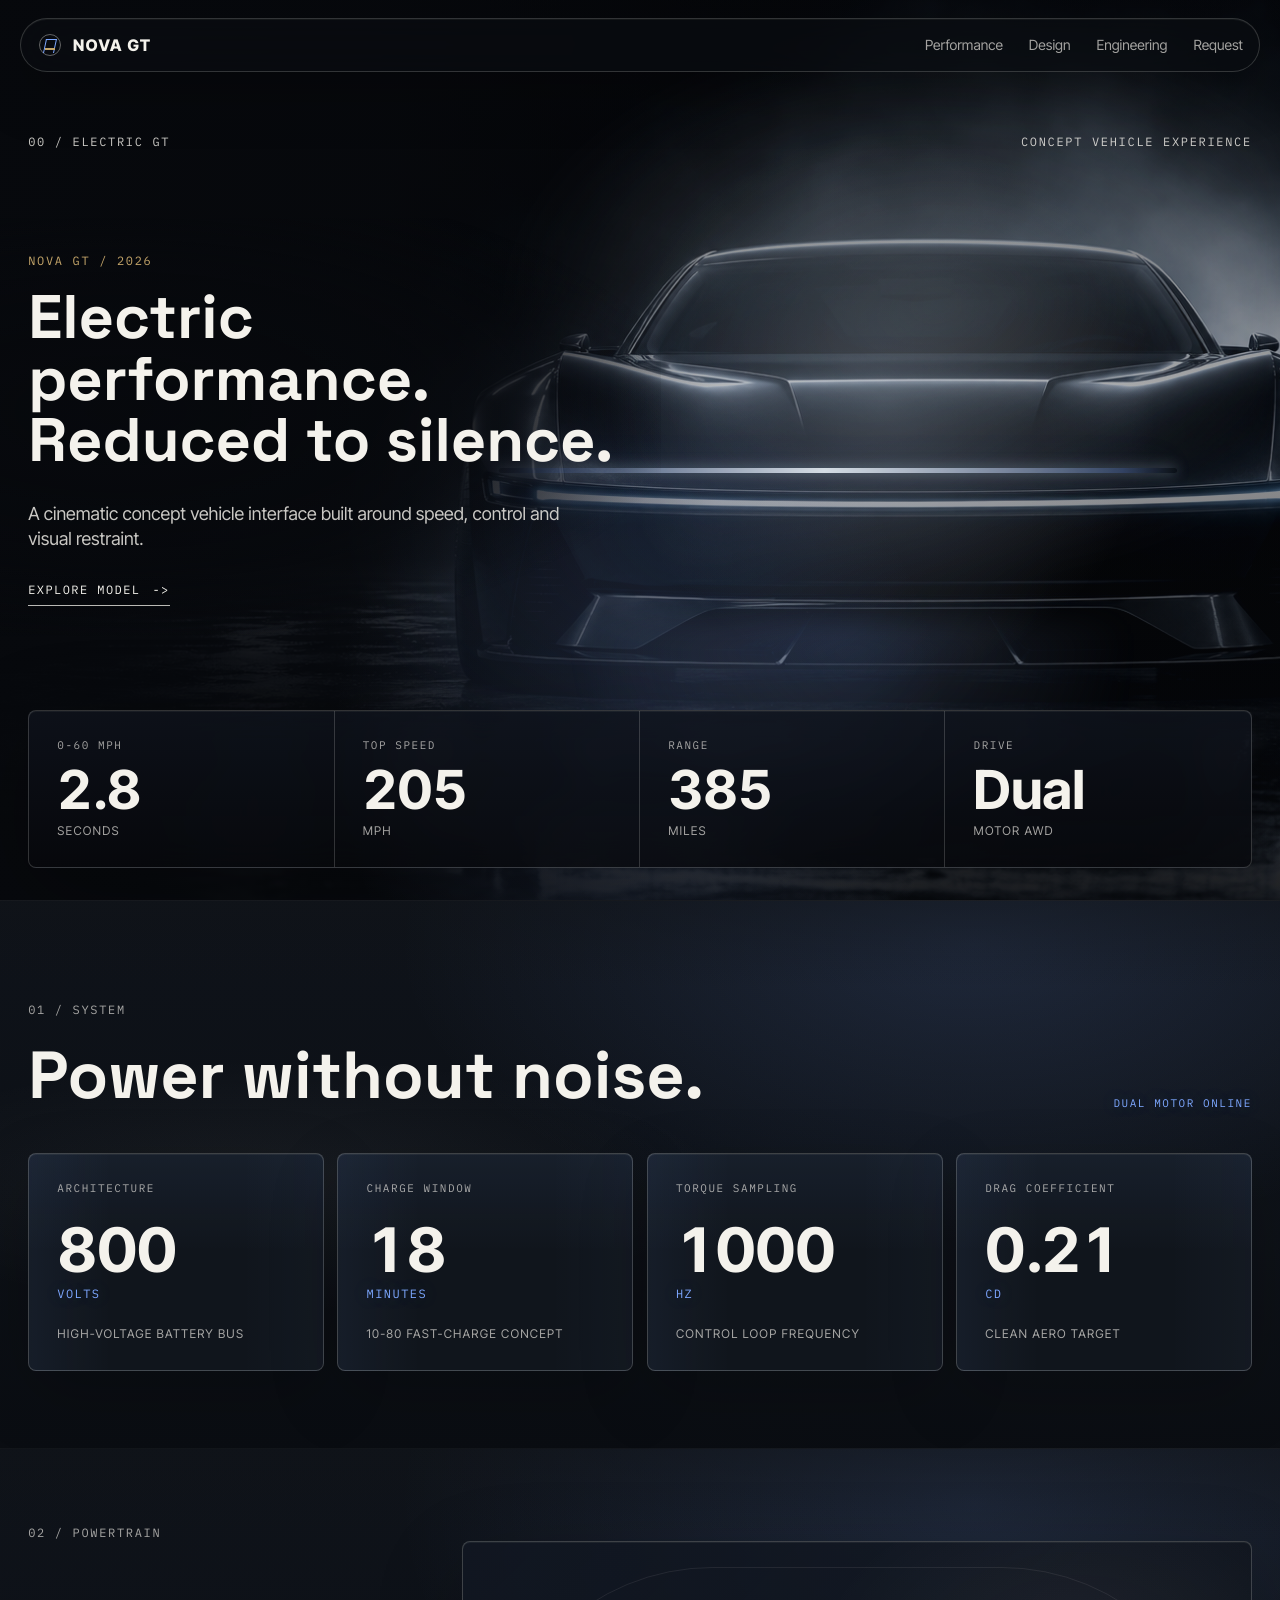
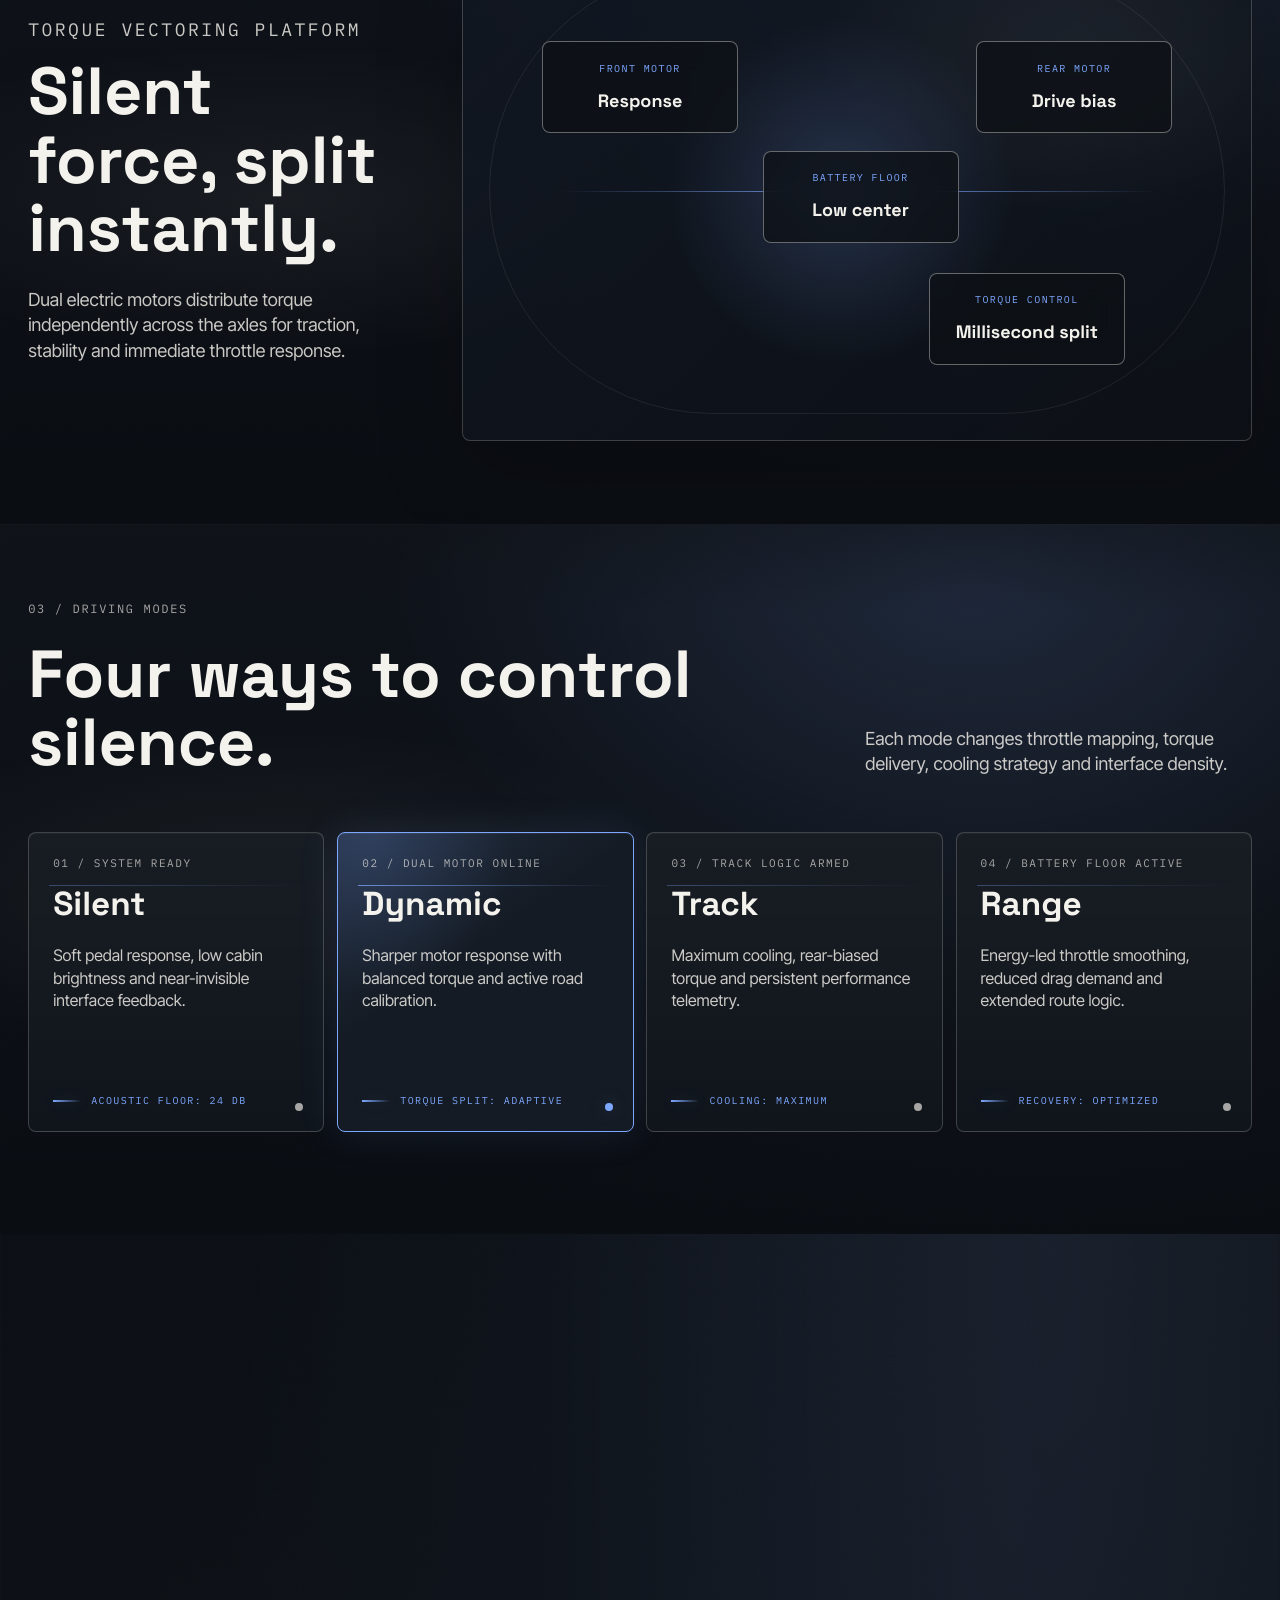
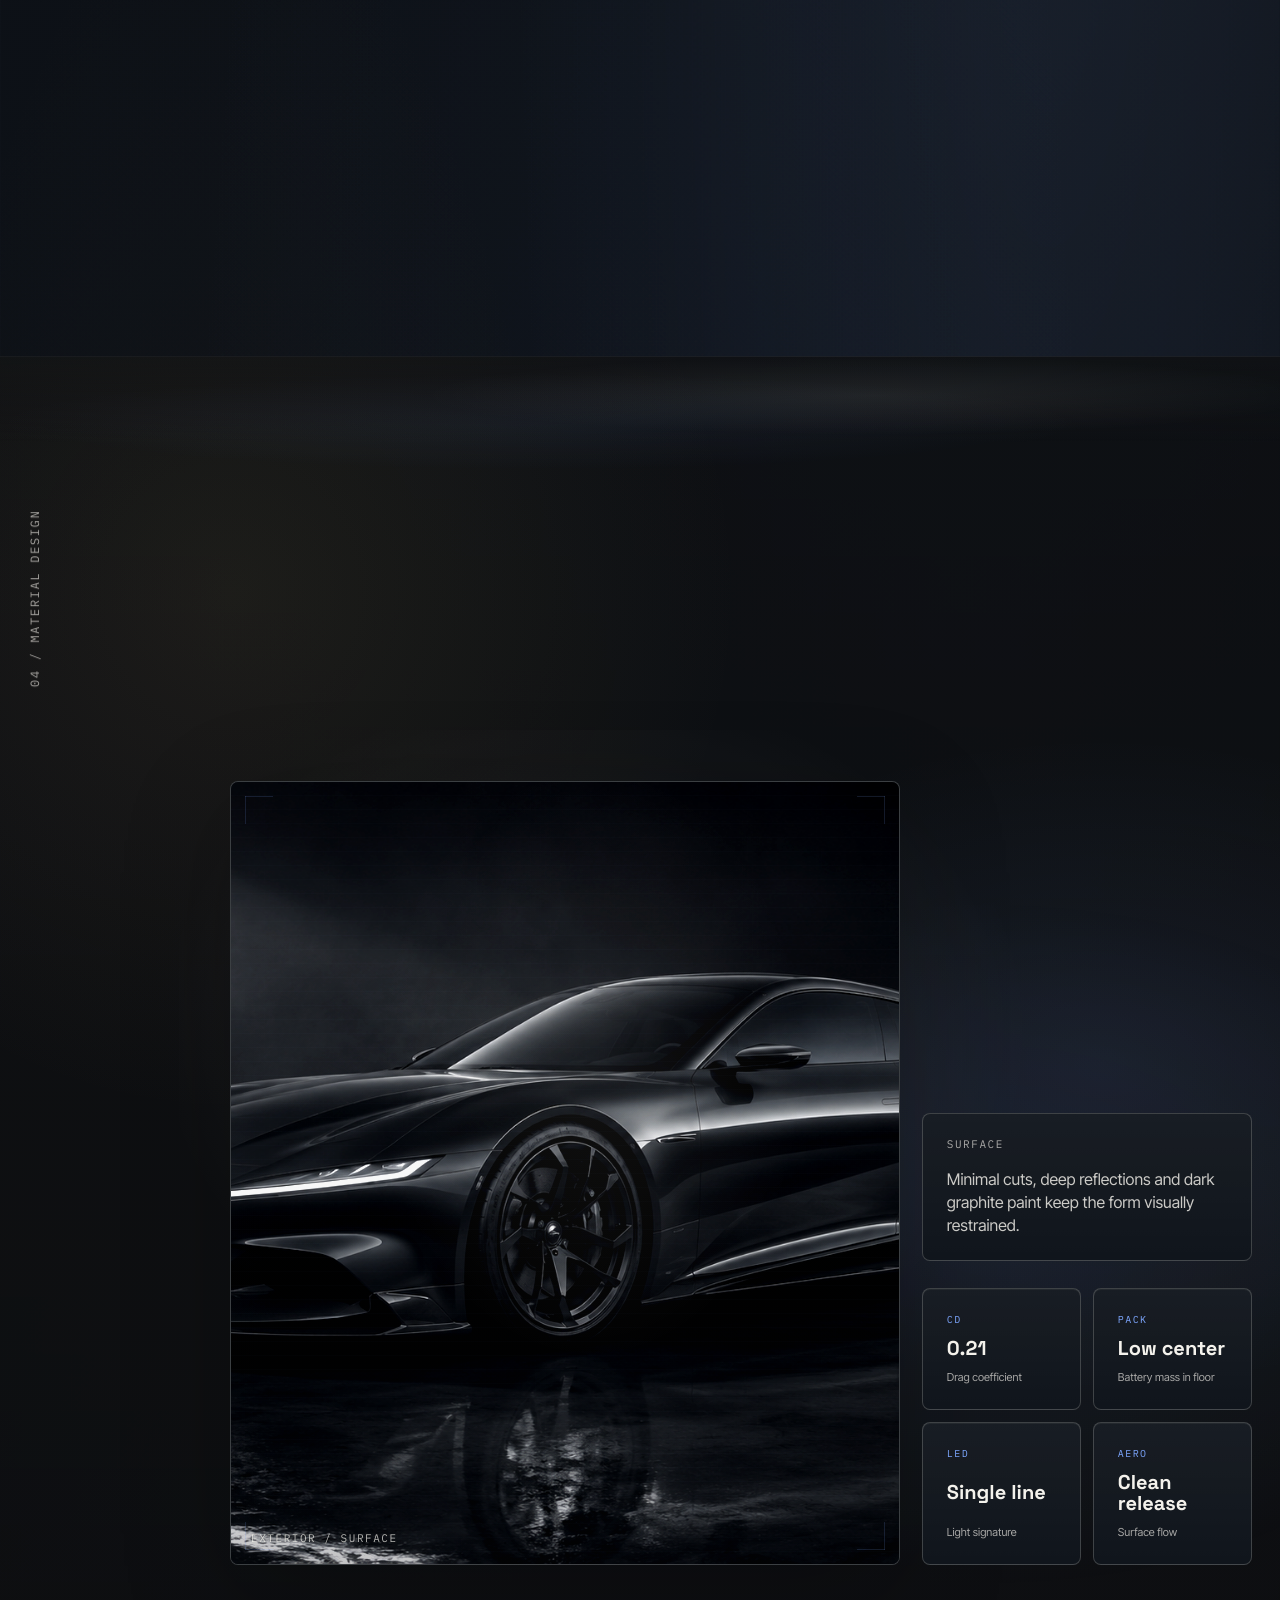
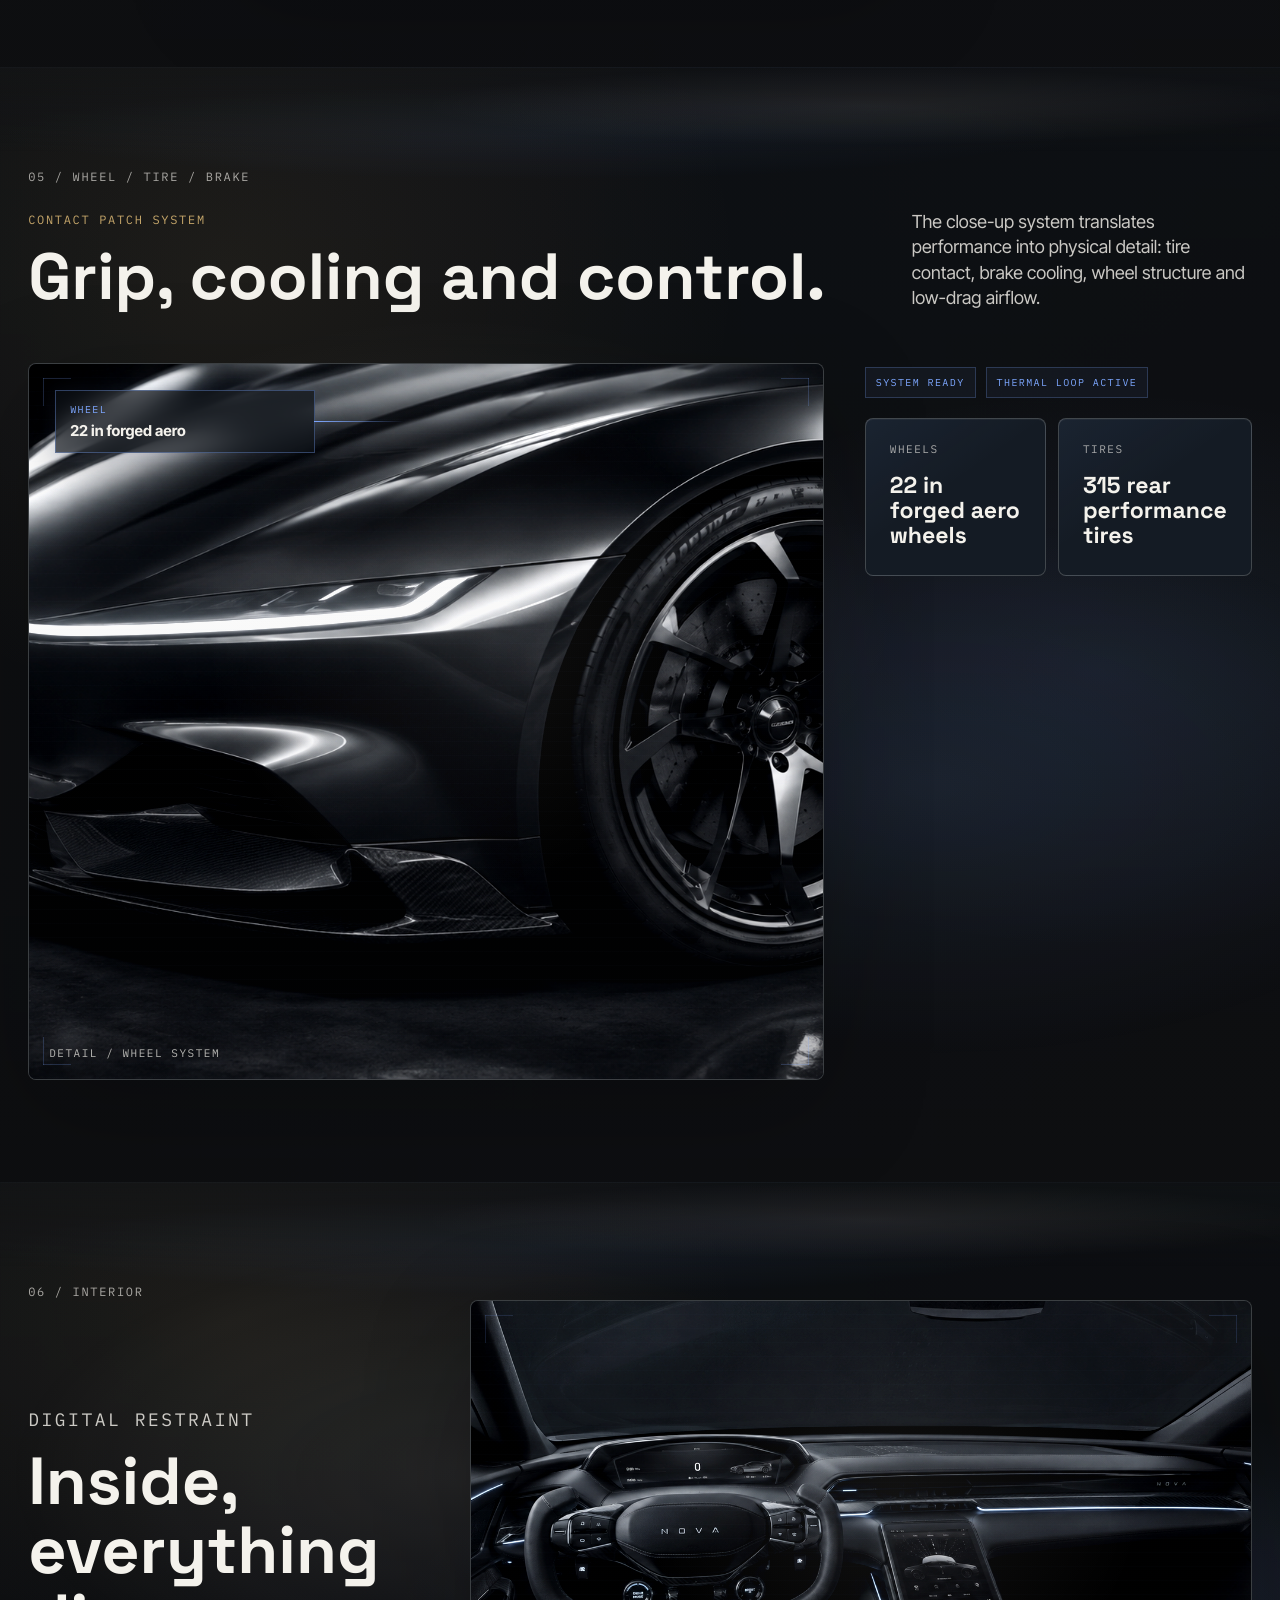
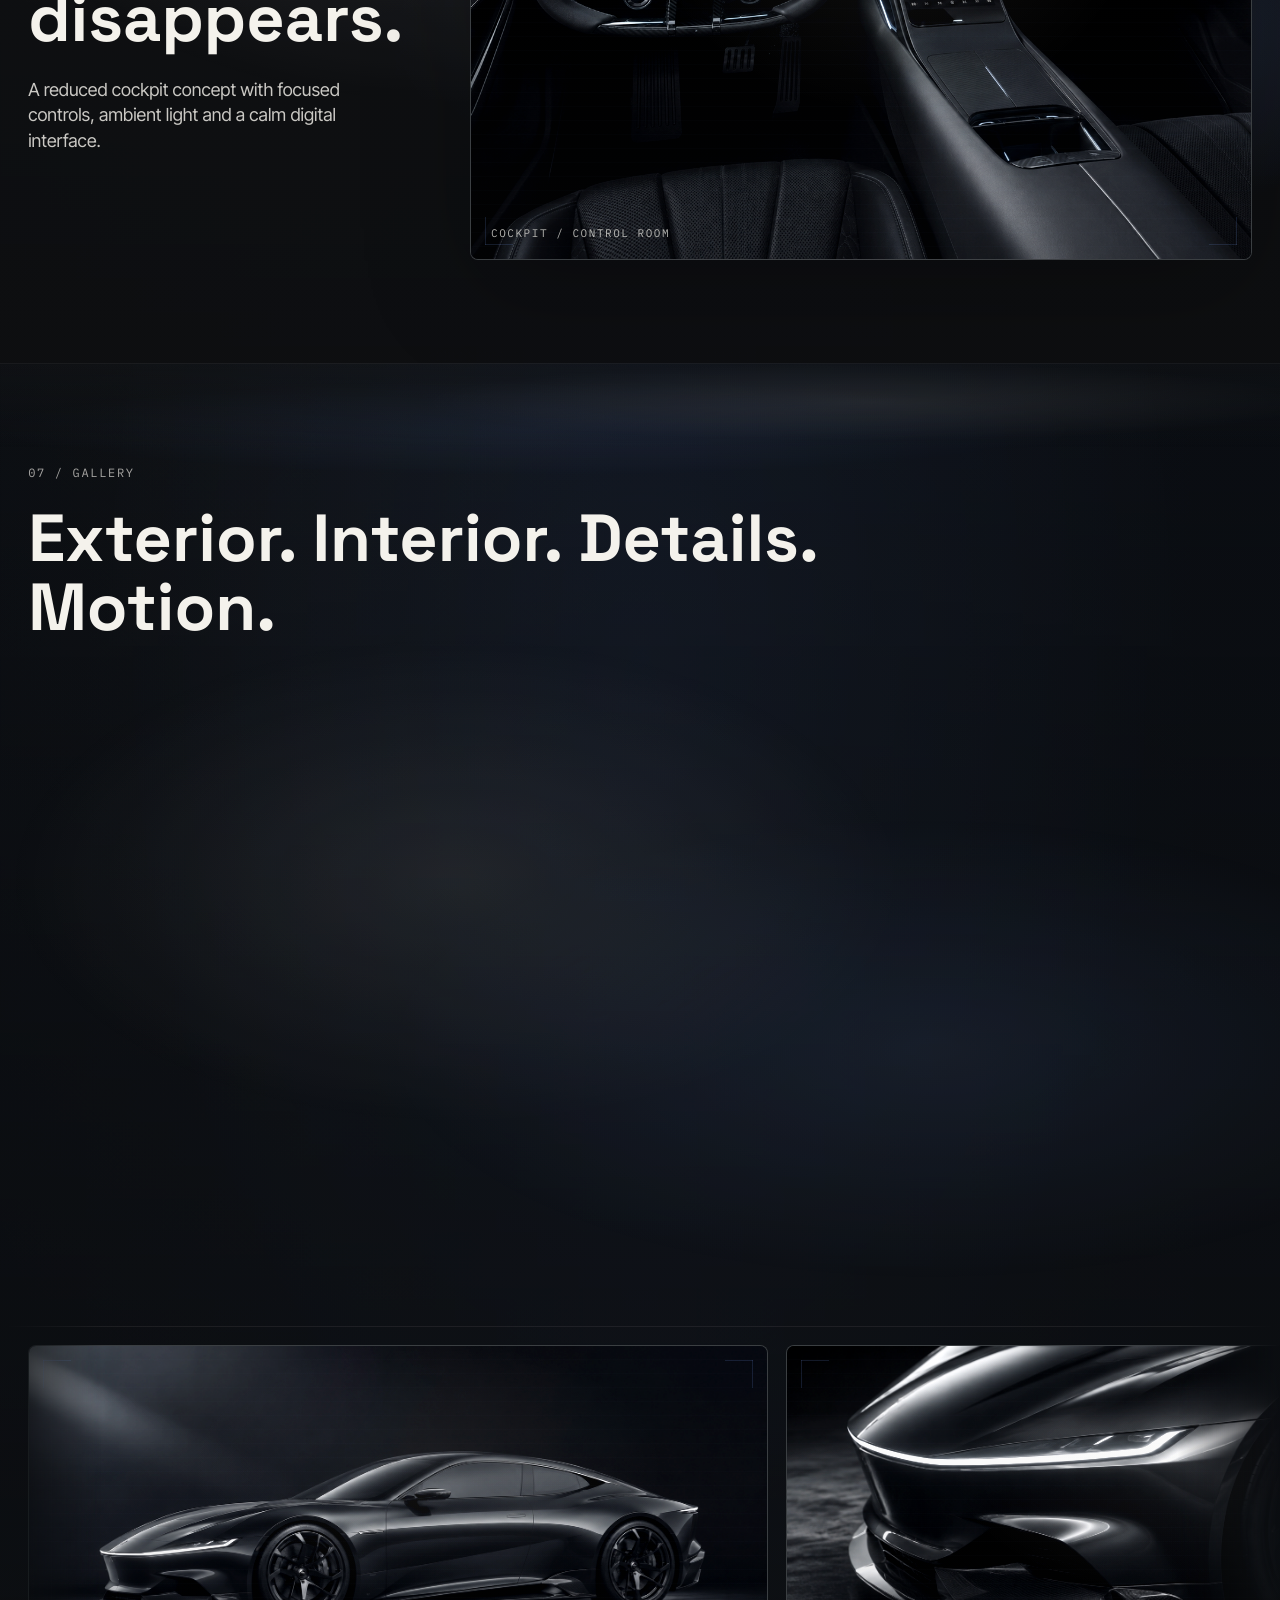
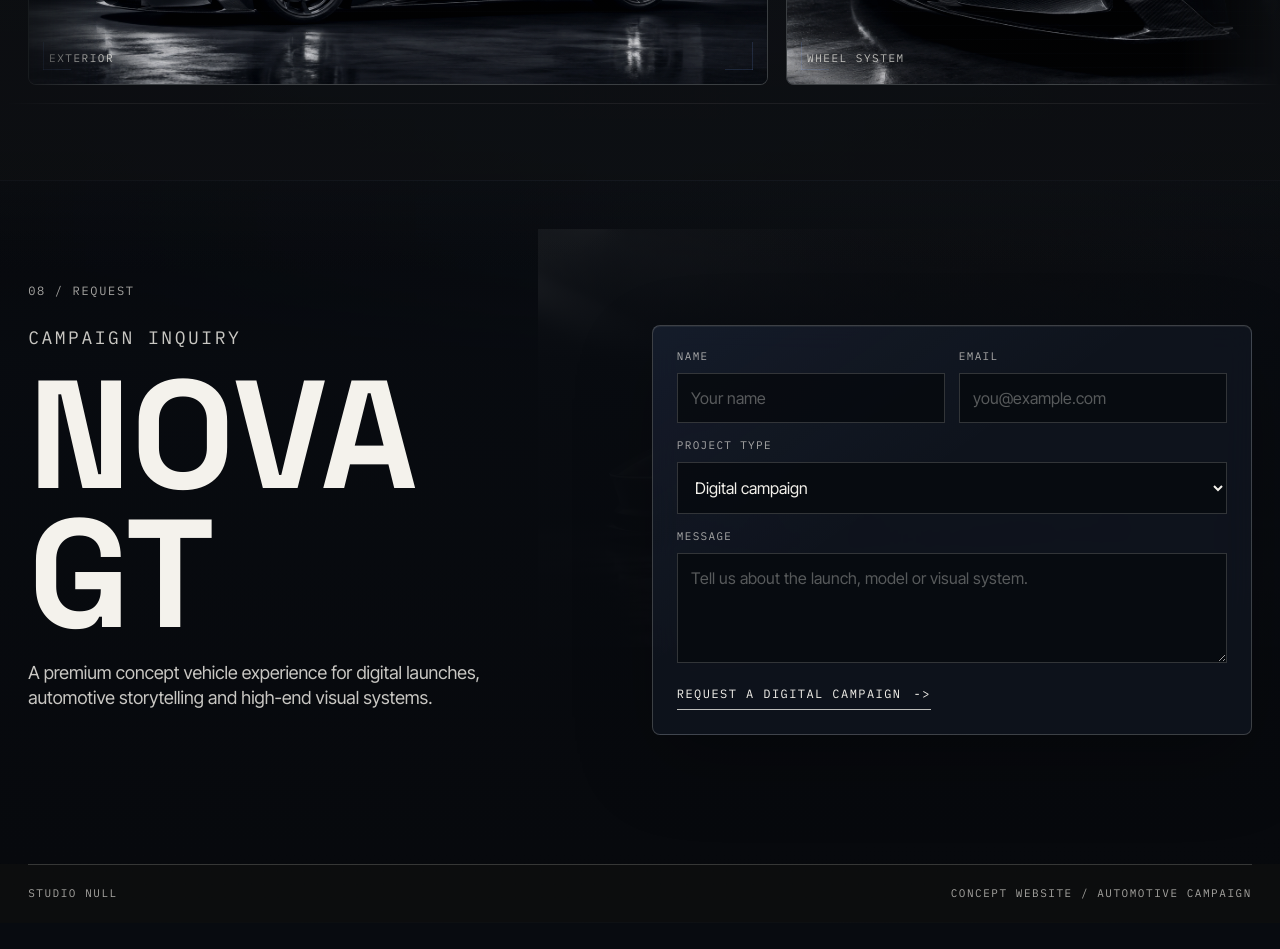
==== commit f7e8cdf7: "Update NOVA GT website polish" ====
--- a/NOVA-GT-finished-product/nova-gt-concept-website/index.html
+++ b/NOVA-GT-finished-product/nova-gt-concept-website/index.html
@@ -218,6 +218,28 @@
             <span class="mono">Surface</span>
             <p>Minimal cuts, deep reflections and dark graphite paint keep the form visually restrained.</p>
           </article>
+          <div class="design-tech-grid" aria-label="NOVA GT design technical notes">
+            <article class="design-tech-card">
+              <span class="mono">Cd</span>
+              <strong>0.21</strong>
+              <small>Drag coefficient</small>
+            </article>
+            <article class="design-tech-card">
+              <span class="mono">Pack</span>
+              <strong>Low center</strong>
+              <small>Battery mass in floor</small>
+            </article>
+            <article class="design-tech-card">
+              <span class="mono">LED</span>
+              <strong>Single line</strong>
+              <small>Light signature</small>
+            </article>
+            <article class="design-tech-card">
+              <span class="mono">Aero</span>
+              <strong>Clean release</strong>
+              <small>Surface flow</small>
+            </article>
+          </div>
         </div>
       </div>
     </section>
--- a/NOVA-GT-finished-product/nova-gt-concept-website/styles.css
+++ b/NOVA-GT-finished-product/nova-gt-concept-website/styles.css
@@ -1,8 +1,8 @@
 :root {
-  --bg: #07090d;
-  --panel: #0d1117;
-  --panel-soft: #111722;
-  --panel-solid: #0a0e14;
+  --bg: #080b10;
+  --panel: #10151c;
+  --panel-soft: #141b24;
+  --panel-solid: #0d1118;
   --text: #f4f2ec;
   --muted: rgba(244, 242, 236, 0.66);
   --soft: rgba(244, 242, 236, 0.82);
@@ -18,6 +18,7 @@
   --page-pad: clamp(18px, 2.2vw, 42px);
   --cinema-max: 1880px;
   --wide-pad: max(var(--page-pad), calc(50vw - 940px));
+  --header-safe: 24px;
   --mono: "IBM Plex Mono", "SFMono-Regular", Consolas, monospace;
   --sans: "Inter Tight", Inter, Arial, sans-serif;
   --display: "Space Grotesk", "Inter Tight", Inter, Arial, sans-serif;
@@ -29,20 +30,24 @@
 
 html {
   scroll-behavior: smooth;
-  scroll-padding-top: 112px;
+  scroll-padding-top: 0;
   background: var(--bg);
+  max-width: 100%;
+  overflow-x: clip;
 }
 
 body {
   margin: 0;
   background:
-    radial-gradient(circle at 50% 0%, rgba(125, 167, 255, 0.12), transparent 34rem),
-    radial-gradient(ellipse at 85% 22%, rgba(197, 166, 106, 0.055), transparent 30rem),
-    linear-gradient(180deg, #07090d 0%, #0a0d13 34%, #080a0f 68%, #0a0908 100%),
+    radial-gradient(circle at 50% 0%, rgba(125, 167, 255, 0.13), transparent 34rem),
+    radial-gradient(ellipse at 85% 22%, rgba(197, 166, 106, 0.07), transparent 30rem),
+    linear-gradient(180deg, #080b10 0%, #0c1016 34%, #0b0d11 68%, #0c0d0e 100%),
     var(--bg);
   color: var(--text);
   font-family: var(--sans);
-  overflow-x: hidden;
+  width: 100%;
+  max-width: 100%;
+  overflow-x: clip;
   text-rendering: geometricPrecision;
 }
 
@@ -67,11 +72,17 @@
 
 main {
   position: relative;
-  background:
-    radial-gradient(ellipse at 82% 32%, rgba(125, 167, 255, 0.08), transparent 34rem),
-    radial-gradient(ellipse at 18% 62%, rgba(197, 166, 106, 0.055), transparent 30rem),
-    radial-gradient(ellipse at 50% 88%, rgba(125, 167, 255, 0.045), transparent 36rem),
-    linear-gradient(180deg, transparent 0%, rgba(11, 15, 21, 0.78) 38%, rgba(7, 9, 13, 0.94) 100%);
+  overflow-x: clip;
+  background:
+    radial-gradient(ellipse at 82% 32%, rgba(125, 167, 255, 0.09), transparent 34rem),
+    radial-gradient(ellipse at 18% 62%, rgba(197, 166, 106, 0.065), transparent 30rem),
+    radial-gradient(ellipse at 50% 88%, rgba(125, 167, 255, 0.055), transparent 36rem),
+    linear-gradient(180deg, transparent 0%, rgba(13, 17, 23, 0.78) 38%, rgba(9, 12, 17, 0.94) 100%);
+}
+
+section,
+[id] {
+  scroll-margin-top: var(--header-safe);
 }
 
 button,
@@ -189,20 +200,20 @@
 /* Header */
 .site-header {
   position: fixed;
-  top: 22px;
+  top: 18px;
   left: 50%;
   z-index: 50;
   display: flex;
   align-items: center;
   justify-content: space-between;
   width: min(1660px, calc(100vw - 40px));
-  height: 58px;
-  padding: 0 18px 0 20px;
+  height: 54px;
+  padding: 0 16px 0 18px;
   border: 1px solid var(--line);
   border-radius: 999px;
-  background: rgba(8, 11, 16, 0.76);
-  backdrop-filter: blur(18px);
-  box-shadow: 0 18px 70px rgba(0, 0, 0, 0.34), inset 0 1px 0 rgba(244, 242, 236, 0.05);
+  background: rgba(10, 13, 18, 0.66);
+  backdrop-filter: blur(22px) saturate(1.08);
+  box-shadow: 0 16px 58px rgba(0, 0, 0, 0.28), inset 0 1px 0 rgba(244, 242, 236, 0.05);
   transform: translateX(-50%);
 }
 
@@ -268,8 +279,9 @@
 .hero {
   position: relative;
   min-height: 100svh;
-  overflow: hidden;
+  overflow: clip;
   isolation: isolate;
+  contain: paint;
   background:
     radial-gradient(ellipse at 72% 48%, rgba(125, 167, 255, 0.12), transparent 32rem),
     #07090d;
@@ -281,6 +293,7 @@
   z-index: -3;
   height: 100svh;
   overflow: hidden;
+  contain: paint;
 }
 
 .hero-bg img {
@@ -449,14 +462,14 @@
 h1 {
   max-width: 720px;
   margin-top: 18px;
-  font-size: clamp(52px, 5.1vw, 88px);
-  line-height: 0.96;
+  font-size: clamp(50px, 4.8vw, 84px);
+  line-height: 1;
 }
 
 h2 {
   max-width: 980px;
-  font-size: clamp(44px, 5.8vw, 94px);
-  line-height: 1;
+  font-size: clamp(42px, 5.2vw, 86px);
+  line-height: 1.03;
 }
 
 h3 {
@@ -802,9 +815,9 @@
   width: 100%;
   max-width: none;
   margin: 0;
-  padding: clamp(84px, 7.4vw, 132px) var(--wide-pad);
+  padding: clamp(96px, 8vw, 148px) var(--wide-pad);
   border-top: 1px solid rgba(244, 242, 236, 0.07);
-  scroll-margin-top: 112px;
+  scroll-margin-top: var(--header-safe);
 }
 
 .section::before {
@@ -815,15 +828,28 @@
   pointer-events: none;
 }
 
+.section::after {
+  content: "";
+  position: absolute;
+  left: 0;
+  right: 0;
+  top: -1px;
+  z-index: -1;
+  height: clamp(76px, 9vw, 150px);
+  pointer-events: none;
+  background: linear-gradient(180deg, rgba(16, 19, 23, 0.56), transparent 76%);
+  opacity: 0.74;
+}
+
 .section-tight {
-  padding-top: clamp(58px, 6vw, 92px);
+  padding-top: clamp(86px, 7vw, 120px);
 }
 
 .chapter-system::before {
   background:
-    radial-gradient(ellipse at 76% 8%, rgba(125, 167, 255, 0.13), transparent 36rem),
-    radial-gradient(ellipse at 22% 52%, rgba(244, 242, 236, 0.045), transparent 28rem),
-    linear-gradient(180deg, rgba(12, 16, 23, 0.96), rgba(8, 11, 16, 0.72) 58%, rgba(7, 9, 13, 0.94));
+    radial-gradient(ellipse at 76% 8%, rgba(125, 167, 255, 0.14), transparent 36rem),
+    radial-gradient(ellipse at 22% 52%, rgba(244, 242, 236, 0.055), transparent 28rem),
+    linear-gradient(180deg, rgba(15, 19, 26, 0.98), rgba(12, 16, 22, 0.78) 58%, rgba(10, 13, 18, 0.96));
 }
 
 .chapter-system + .chapter-system,
@@ -834,19 +860,20 @@
 
 .chapter-material::before {
   background:
-    radial-gradient(ellipse at 18% 18%, rgba(197, 166, 106, 0.07), transparent 32rem),
-    radial-gradient(ellipse at 86% 54%, rgba(125, 167, 255, 0.07), transparent 32rem),
-    linear-gradient(180deg, rgba(8, 10, 14, 0.78), rgba(10, 11, 13, 0.92));
+    radial-gradient(ellipse at 18% 18%, rgba(197, 166, 106, 0.085), transparent 32rem),
+    radial-gradient(ellipse at 86% 54%, rgba(125, 167, 255, 0.085), transparent 32rem),
+    linear-gradient(180deg, rgba(13, 15, 18, 0.88), rgba(14, 15, 17, 0.97));
 }
 
 .chapter-campaign::before {
   background:
-    linear-gradient(180deg, rgba(7, 9, 13, 0.38), rgba(10, 12, 15, 0.88)),
-    radial-gradient(ellipse at 50% 20%, rgba(125, 167, 255, 0.075), transparent 34rem);
+    linear-gradient(180deg, rgba(10, 13, 18, 0.4), rgba(13, 15, 18, 0.9)),
+    radial-gradient(ellipse at 50% 20%, rgba(125, 167, 255, 0.085), transparent 34rem);
 }
 
 .image-card,
 .design-notes article,
+.design-tech-card,
 .micro-specs article,
 .mode-grid article,
 .request-form,
@@ -863,8 +890,10 @@
   position: relative;
   margin: 0;
   overflow: hidden;
-  background: var(--panel-solid);
-  box-shadow: 0 30px 110px rgba(0, 0, 0, 0.28), inset 0 1px 0 rgba(244, 242, 236, 0.05);
+  background:
+    radial-gradient(ellipse at 50% 16%, rgba(244, 242, 236, 0.045), transparent 44%),
+    var(--panel-solid);
+  box-shadow: 0 30px 110px rgba(0, 0, 0, 0.24), inset 0 1px 0 rgba(244, 242, 236, 0.06);
 }
 
 .image-card::before {
@@ -889,7 +918,7 @@
   width: 100%;
   height: 100%;
   object-fit: cover;
-  filter: brightness(1.08) contrast(1.04) saturate(1.02);
+  filter: brightness(1.12) contrast(1.05) saturate(1.04);
   transition: transform 700ms cubic-bezier(0.16, 1, 0.3, 1), filter 700ms ease;
 }
 
@@ -899,7 +928,7 @@
   inset: 0;
   background:
     repeating-linear-gradient(180deg, transparent 0 13px, rgba(125, 167, 255, 0.025) 14px),
-    linear-gradient(180deg, rgba(7, 9, 13, 0), rgba(7, 9, 13, 0.06) 55%, rgba(7, 9, 13, 0.42));
+    linear-gradient(180deg, rgba(7, 9, 13, 0), rgba(7, 9, 13, 0.04) 55%, rgba(7, 9, 13, 0.3));
   pointer-events: none;
 }
 
@@ -913,7 +942,7 @@
 }
 
 .image-card:hover img {
-  filter: brightness(1.14) contrast(1.05) saturate(1.04);
+  filter: brightness(1.18) contrast(1.06) saturate(1.06);
   transform: scale(1.025);
 }
 
@@ -922,6 +951,21 @@
   display: grid;
   grid-template-columns: minmax(80px, 0.13fr) minmax(0, 1fr);
   gap: 42px clamp(46px, 5.4vw, 96px);
+}
+
+.motion-breaker + .design-section {
+  padding-top: clamp(118px, 9vw, 172px);
+}
+
+.design-section::after,
+.engineering::after,
+.interior::after,
+.gallery::after {
+  background:
+    radial-gradient(ellipse at 68% 34%, rgba(244, 242, 236, 0.09), transparent 28rem),
+    radial-gradient(ellipse at 42% 58%, rgba(125, 167, 255, 0.07), transparent 34rem),
+    linear-gradient(180deg, rgba(19, 21, 23, 0.52), transparent 74%);
+  opacity: 0.88;
 }
 
 .side-label {
@@ -947,6 +991,38 @@
   margin-top: clamp(34px, 4vw, 62px);
 }
 
+.design-grid,
+.engineering-layout,
+.interior-panel,
+.gallery-grid {
+  position: relative;
+  z-index: 0;
+}
+
+.design-grid::before,
+.engineering-layout::before,
+.interior-panel::before,
+.gallery-grid::before {
+  content: "";
+  position: absolute;
+  inset: clamp(-54px, -4vw, -28px);
+  z-index: 0;
+  pointer-events: none;
+  background:
+    radial-gradient(ellipse at 36% 34%, rgba(244, 242, 236, 0.095), transparent 28rem),
+    radial-gradient(ellipse at 72% 58%, rgba(125, 167, 255, 0.105), transparent 34rem);
+  opacity: 0.78;
+  mix-blend-mode: screen;
+}
+
+.design-grid > *,
+.engineering-layout > *,
+.interior-panel > *,
+.gallery-grid > * {
+  position: relative;
+  z-index: 1;
+}
+
 .large-image {
   min-height: clamp(560px, 40vw, 780px);
 }
@@ -957,10 +1033,12 @@
 
 .design-notes {
   display: grid;
+  align-content: start;
   gap: 18px;
 }
 
 .design-notes article,
+.design-tech-card,
 .micro-specs article,
 .mode-grid article {
   padding: 24px;
@@ -968,6 +1046,7 @@
 }
 
 .design-notes article:hover,
+.design-tech-card:hover,
 .micro-specs article:hover,
 .mode-grid article:hover,
 .stat-grid article:hover {
@@ -977,6 +1056,7 @@
 }
 
 .design-notes span,
+.design-tech-card span,
 .micro-specs span,
 .mode-grid span {
   display: block;
@@ -989,6 +1069,64 @@
 .mode-grid p {
   color: var(--soft);
   line-height: 1.42;
+}
+
+.design-tech-grid {
+  display: grid;
+  grid-template-columns: repeat(2, minmax(0, 1fr));
+  gap: 12px;
+  margin-top: clamp(2px, 0.7vw, 10px);
+}
+
+.design-tech-card {
+  display: grid;
+  min-height: clamp(118px, 7vw, 148px);
+  align-content: space-between;
+  gap: 12px;
+  padding: 16px;
+  background:
+    radial-gradient(ellipse at 18% 0%, rgba(125, 167, 255, 0.13), transparent 54%),
+    linear-gradient(145deg, rgba(244, 242, 236, 0.045), transparent 48%),
+    rgba(16, 21, 28, 0.78);
+  box-shadow: inset 0 1px 0 rgba(244, 242, 236, 0.05);
+}
+
+.design-tech-card span {
+  margin-bottom: 0;
+  color: var(--accent-blue);
+  font-size: 10px;
+}
+
+.design-tech-card strong {
+  display: block;
+  font-family: var(--display);
+  font-size: clamp(20px, 1.45vw, 27px);
+  line-height: 1.05;
+  letter-spacing: 0;
+}
+
+.design-tech-card small {
+  display: block;
+  color: var(--muted);
+  font-size: 11px;
+  line-height: 1.25;
+}
+
+.design-section .image-card img,
+.engineering .image-card img,
+.interior .image-card img,
+.gallery .image-card img {
+  filter: brightness(1.15) contrast(1.06) saturate(1.05);
+}
+
+.design-section .image-card::after,
+.engineering .image-card::after,
+.interior .image-card::after,
+.gallery .image-card::after {
+  background:
+    radial-gradient(ellipse at 54% 36%, rgba(244, 242, 236, 0.075), transparent 42%),
+    repeating-linear-gradient(180deg, transparent 0 13px, rgba(125, 167, 255, 0.022) 14px),
+    linear-gradient(180deg, rgba(7, 9, 13, 0), rgba(7, 9, 13, 0.035) 58%, rgba(7, 9, 13, 0.24));
 }
 
 /* Performance */
@@ -1050,8 +1188,8 @@
 
 /* Engineering */
 .engineering {
-  padding-top: clamp(68px, 7vw, 110px);
-  scroll-margin-top: 132px;
+  padding-top: clamp(96px, 8vw, 132px);
+  scroll-margin-top: var(--header-safe);
 }
 
 .engineering-heading {
@@ -1393,9 +1531,9 @@
   border-top: 1px solid rgba(244, 242, 236, 0.055);
   border-bottom: 1px solid rgba(244, 242, 236, 0.055);
   background:
-    linear-gradient(180deg, rgba(7, 9, 13, 0.96), rgba(7, 9, 13, 0.58) 42%, rgba(7, 9, 13, 0.96)),
+    linear-gradient(180deg, rgba(11, 14, 19, 0.98), rgba(11, 14, 19, 0.52) 42%, rgba(13, 14, 16, 0.98)),
     var(--bg);
-  scroll-margin-top: 112px;
+  scroll-margin-top: var(--header-safe);
 }
 
 .motion-breaker img {
@@ -1404,7 +1542,7 @@
   min-height: inherit;
   object-fit: cover;
   object-position: center;
-  filter: brightness(1.06) contrast(1.04) saturate(1.02);
+  filter: brightness(1.12) contrast(1.05) saturate(1.04);
   transform: scale(1.02);
   transition: transform 1200ms cubic-bezier(0.16, 1, 0.3, 1), filter 900ms ease;
 }
@@ -1417,16 +1555,27 @@
   transform: scale(1.015);
 }
 
-.motion-breaker::after {
+.motion-breaker::before {
   content: "";
   position: absolute;
   inset: 0;
   z-index: 1;
   pointer-events: none;
   background:
+    radial-gradient(ellipse at 62% 42%, rgba(244, 242, 236, 0.11), transparent 34%),
+    linear-gradient(180deg, rgba(13, 17, 23, 0.98), transparent 18%, transparent 70%, rgba(14, 15, 17, 0.98));
+}
+
+.motion-breaker::after {
+  content: "";
+  position: absolute;
+  inset: 0;
+  z-index: 1;
+  pointer-events: none;
+  background:
     repeating-linear-gradient(180deg, transparent 0 15px, rgba(125, 167, 255, 0.025) 16px),
-    linear-gradient(90deg, rgba(7, 9, 13, 0.78), rgba(7, 9, 13, 0.18) 48%, rgba(7, 9, 13, 0.66)),
-    linear-gradient(180deg, rgba(7, 9, 13, 0.24), rgba(7, 9, 13, 0.82));
+    linear-gradient(90deg, rgba(7, 9, 13, 0.68), rgba(7, 9, 13, 0.12) 48%, rgba(7, 9, 13, 0.56)),
+    linear-gradient(180deg, rgba(7, 9, 13, 0.16), rgba(7, 9, 13, 0.66));
 }
 
 .motion-breaker-copy {
@@ -1446,7 +1595,8 @@
 
 .motion-breaker-copy h2 {
   max-width: 760px;
-  font-size: clamp(48px, 7vw, 112px);
+  font-size: clamp(46px, 6.2vw, 96px);
+  line-height: 1.02;
 }
 
 /* Modes */
@@ -1615,6 +1765,7 @@
   overscroll-behavior-x: contain;
   touch-action: pan-x;
   user-select: none;
+  contain: layout paint;
 }
 
 .marquee-track {
@@ -1849,9 +2000,14 @@
 }
 
 @media (max-width: 820px) {
+  :root {
+    --header-safe: 16px;
+  }
+
   .site-header {
-    top: 14px;
+    top: 12px;
     width: calc(100vw - 24px);
+    height: 52px;
     padding-inline: 16px;
   }
 
@@ -1867,7 +2023,11 @@
 
   .section {
     width: 100%;
-    padding: 82px var(--wide-pad);
+    padding: 92px var(--wide-pad);
+  }
+
+  .motion-breaker + .design-section {
+    padding-top: 104px;
   }
 
   .section-heading {
@@ -1911,12 +2071,13 @@
   }
 
   h1 {
-    font-size: clamp(46px, 13vw, 74px);
-    line-height: 0.94;
+    font-size: clamp(42px, 11.8vw, 66px);
+    line-height: 1.01;
   }
 
   h2 {
-    font-size: clamp(40px, 11vw, 74px);
+    font-size: clamp(36px, 9.4vw, 64px);
+    line-height: 1.04;
   }
 
   .intro {
@@ -1958,6 +2119,7 @@
   }
 
   .micro-specs,
+  .design-tech-grid,
   .form-row {
     grid-template-columns: 1fr;
   }
@@ -2042,6 +2204,7 @@
     overflow-x: auto;
     padding: 0 16px 12px;
     scroll-snap-type: x mandatory;
+    contain: layout paint;
   }
 
   .mode-card {
@@ -2058,6 +2221,10 @@
     left: 16px;
     right: 16px;
     bottom: 48px;
+  }
+
+  .motion-breaker-copy h2 {
+    font-size: clamp(40px, 10vw, 58px);
   }
 
   .site-footer {
@@ -2081,8 +2248,17 @@
 }
 
 @media (max-width: 560px) {
+  :root {
+    --header-safe: 14px;
+  }
+
   .brand {
     font-size: 14px;
+  }
+
+  nav {
+    gap: 12px;
+    font-size: 12px;
   }
 
   .hero-copy::before {
@@ -2118,6 +2294,7 @@
 
   .request-copy h2 {
     font-size: clamp(58px, 18vw, 96px);
+    line-height: 0.96;
   }
 }
 
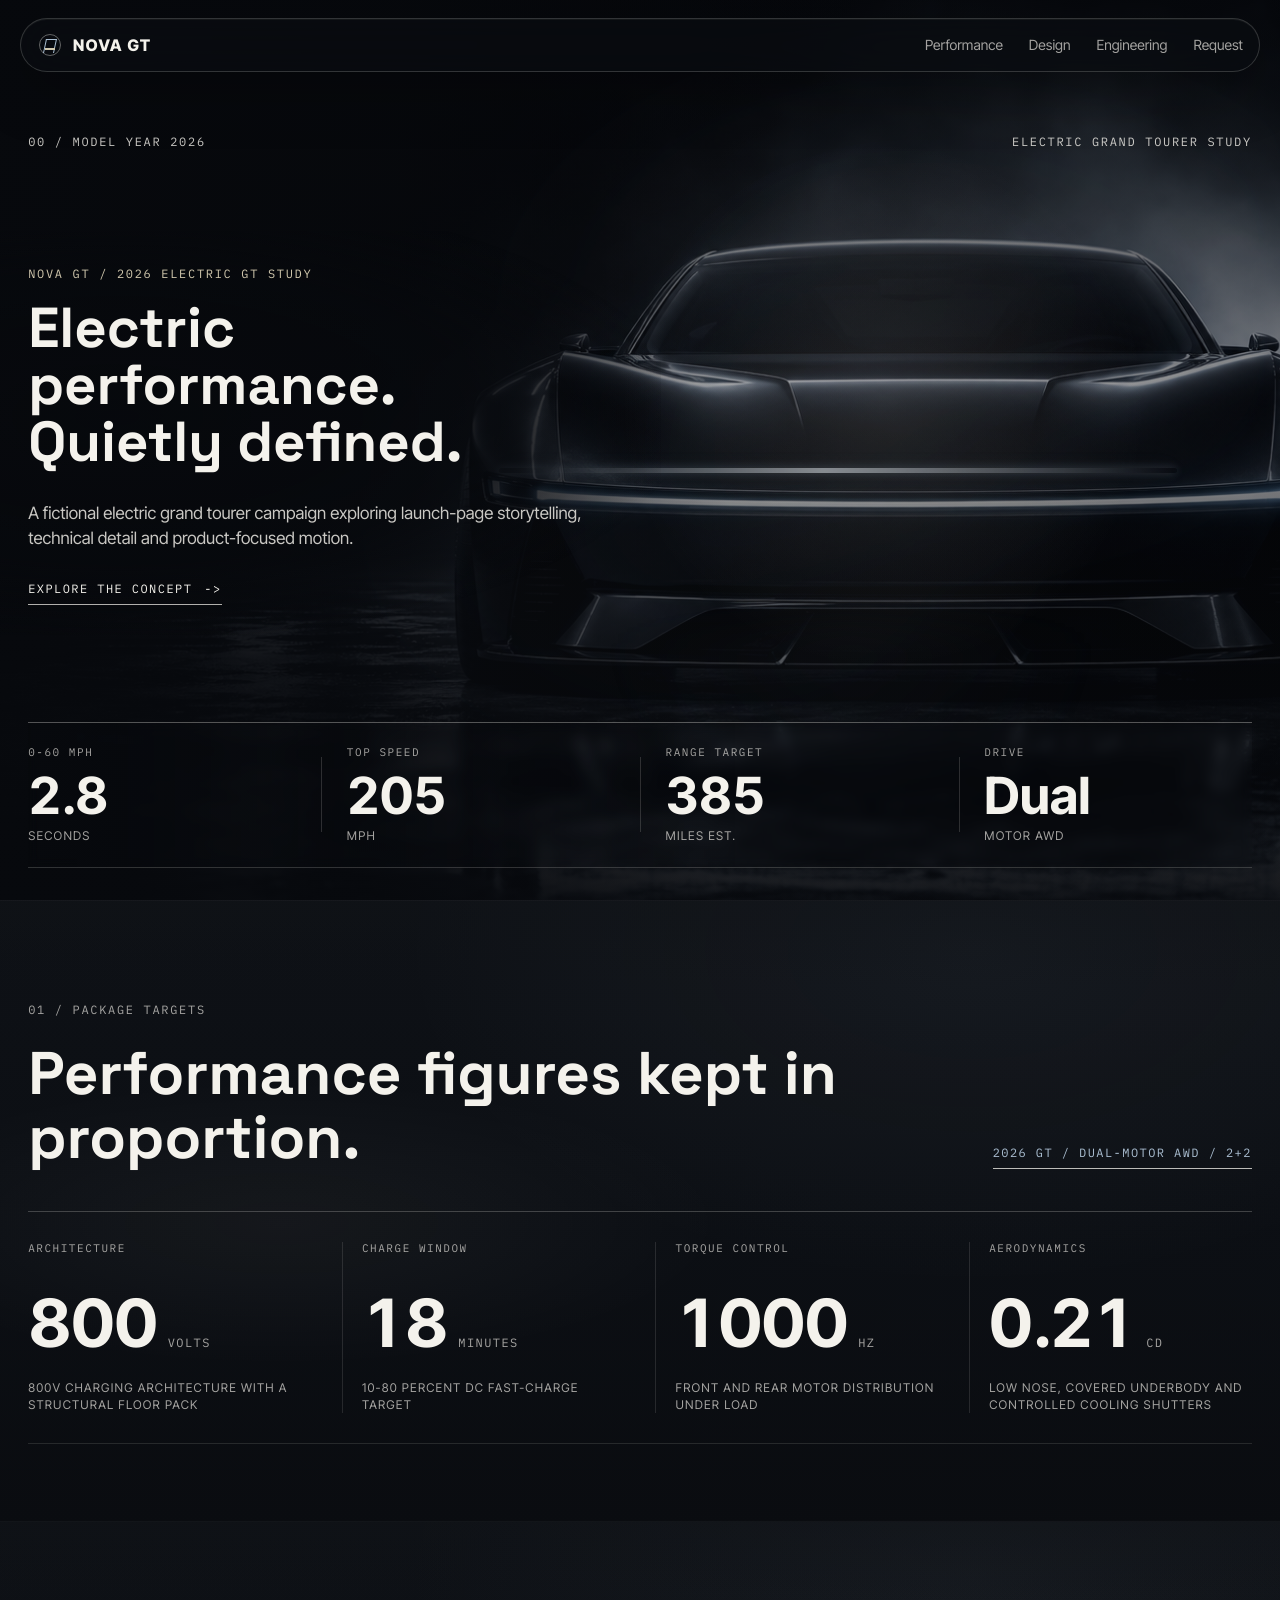
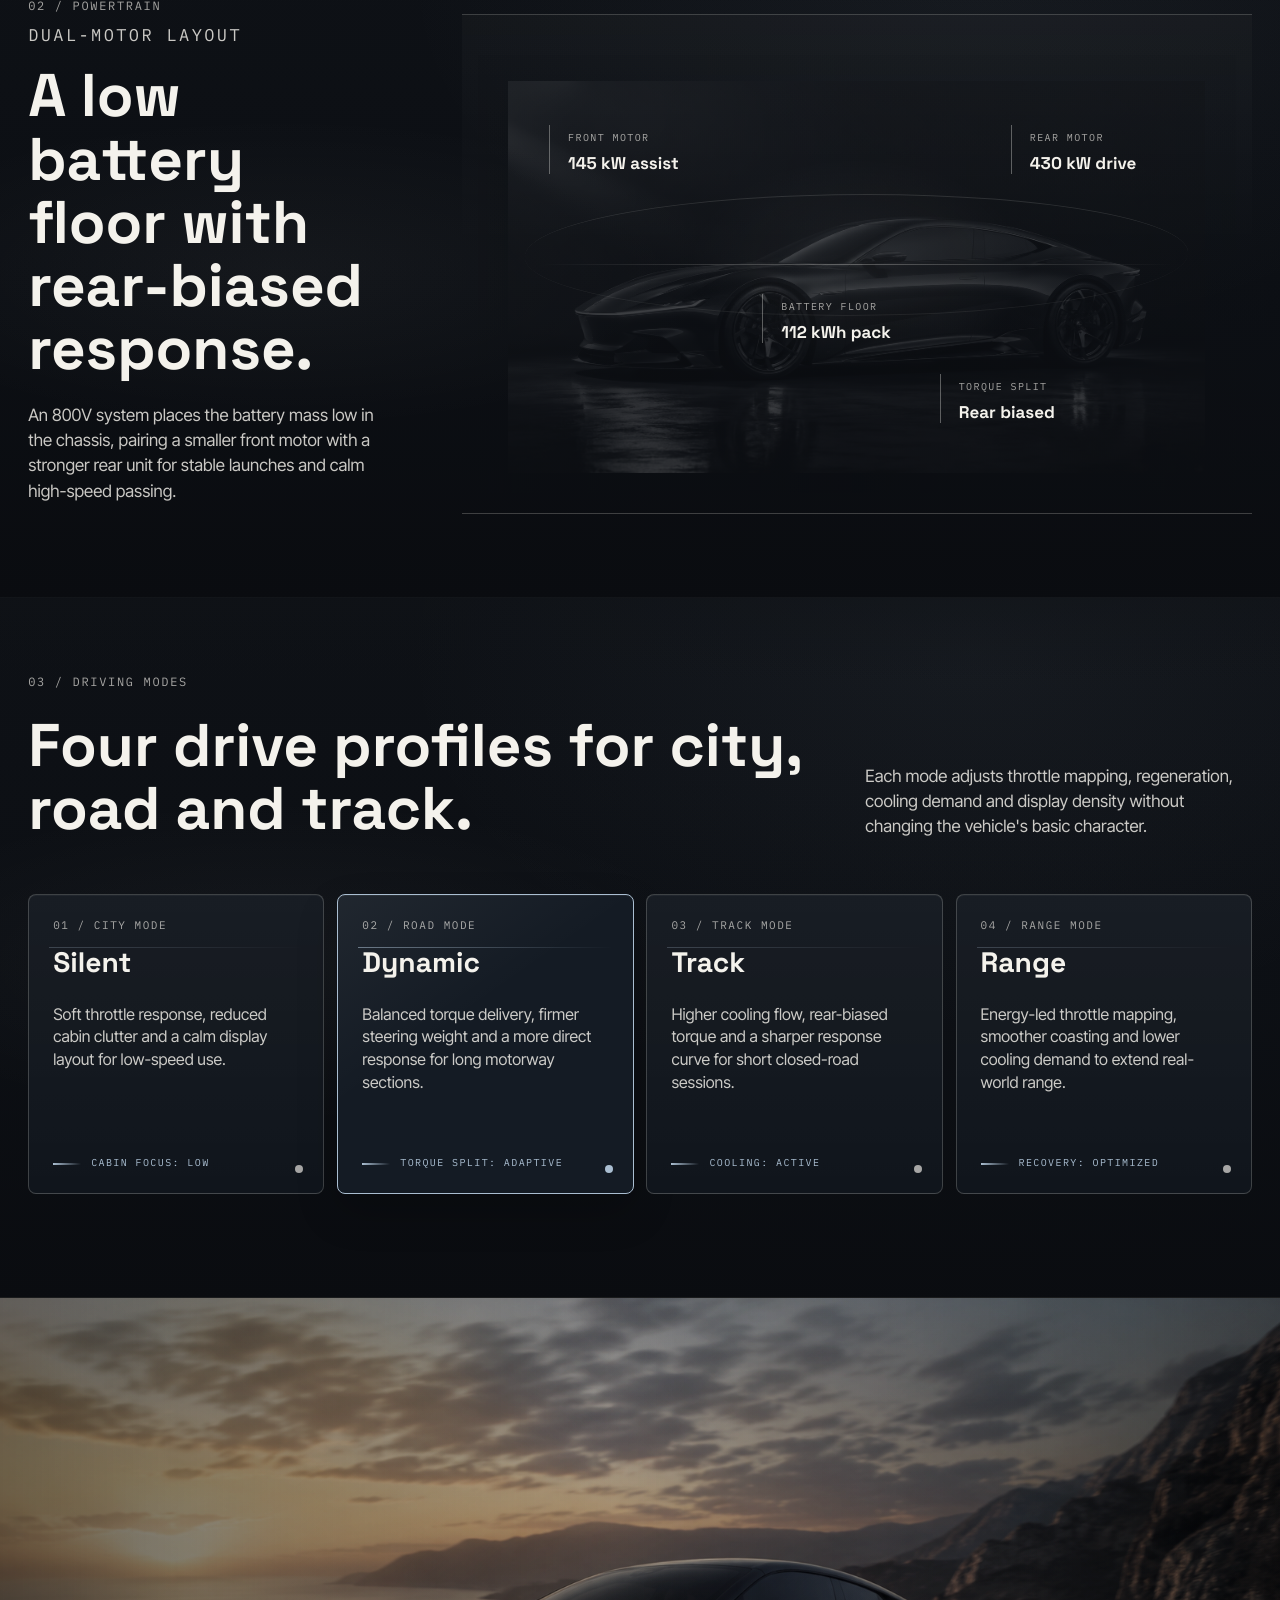
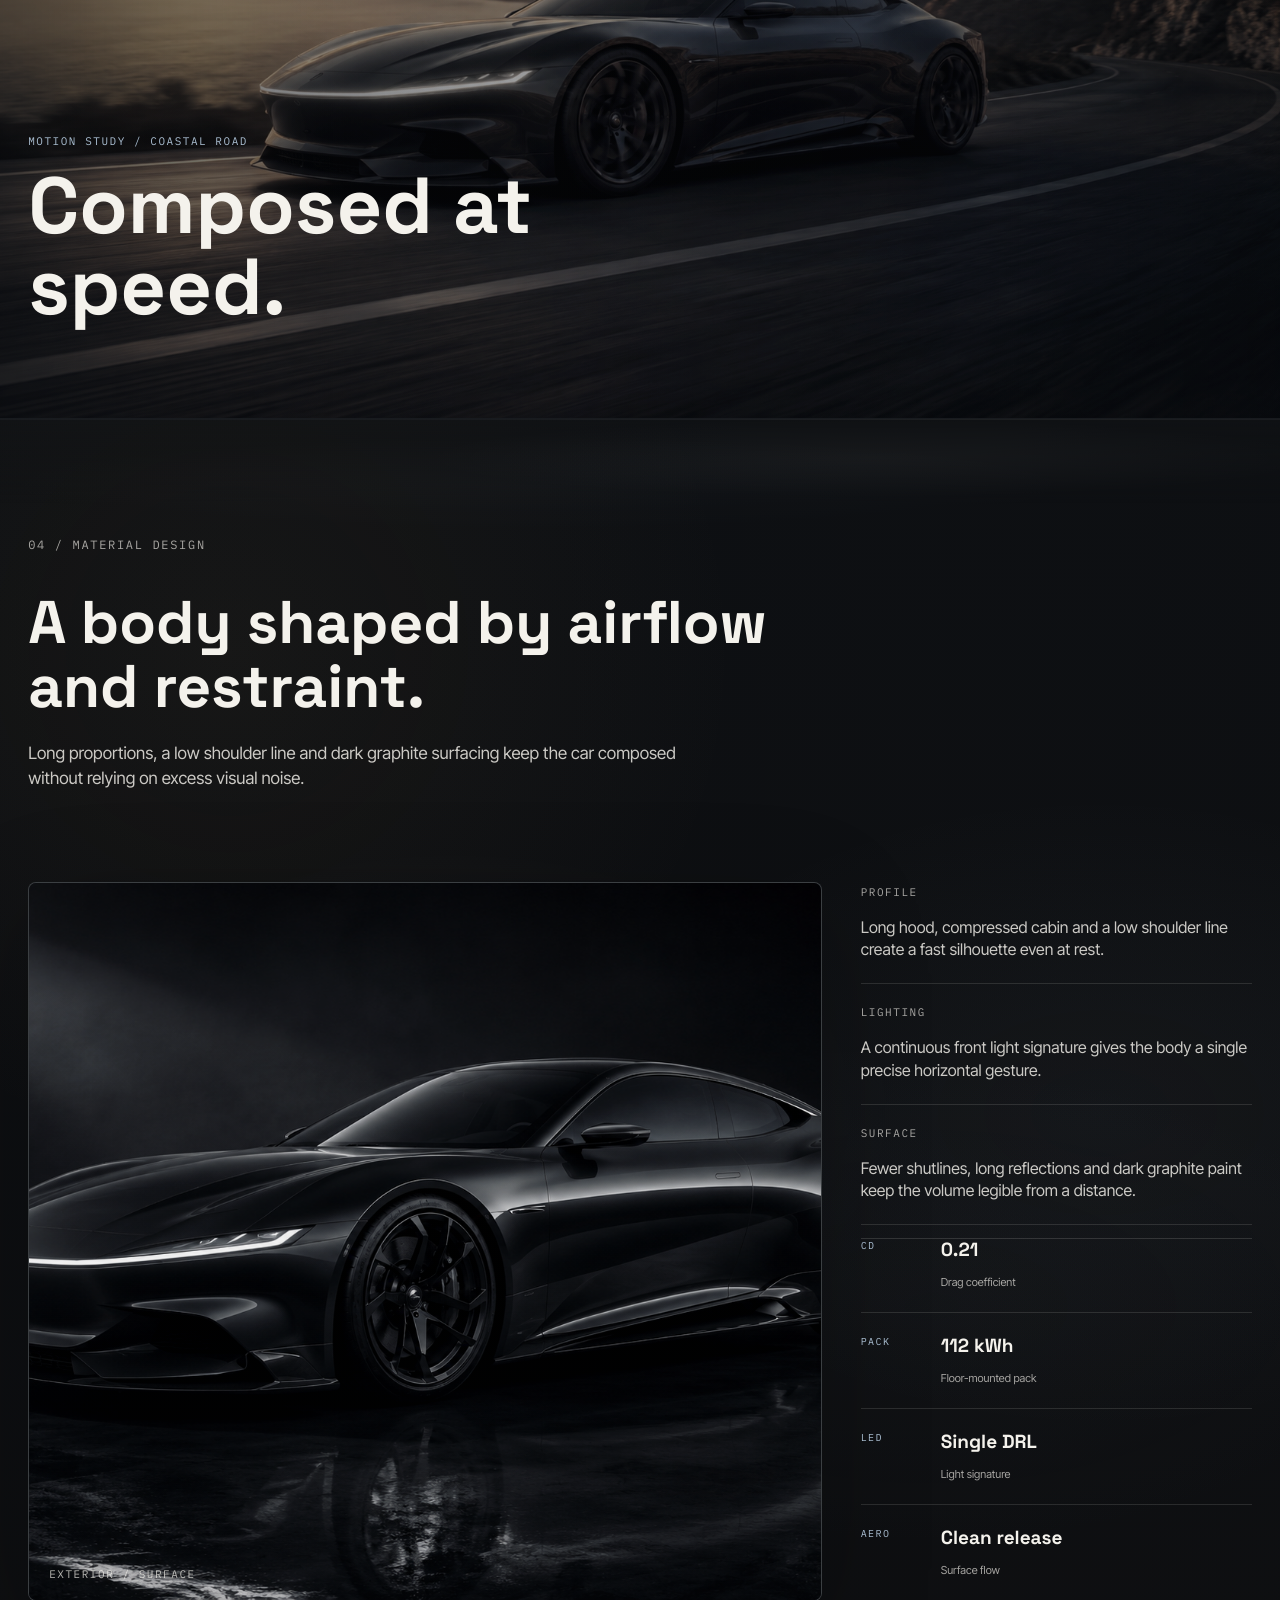
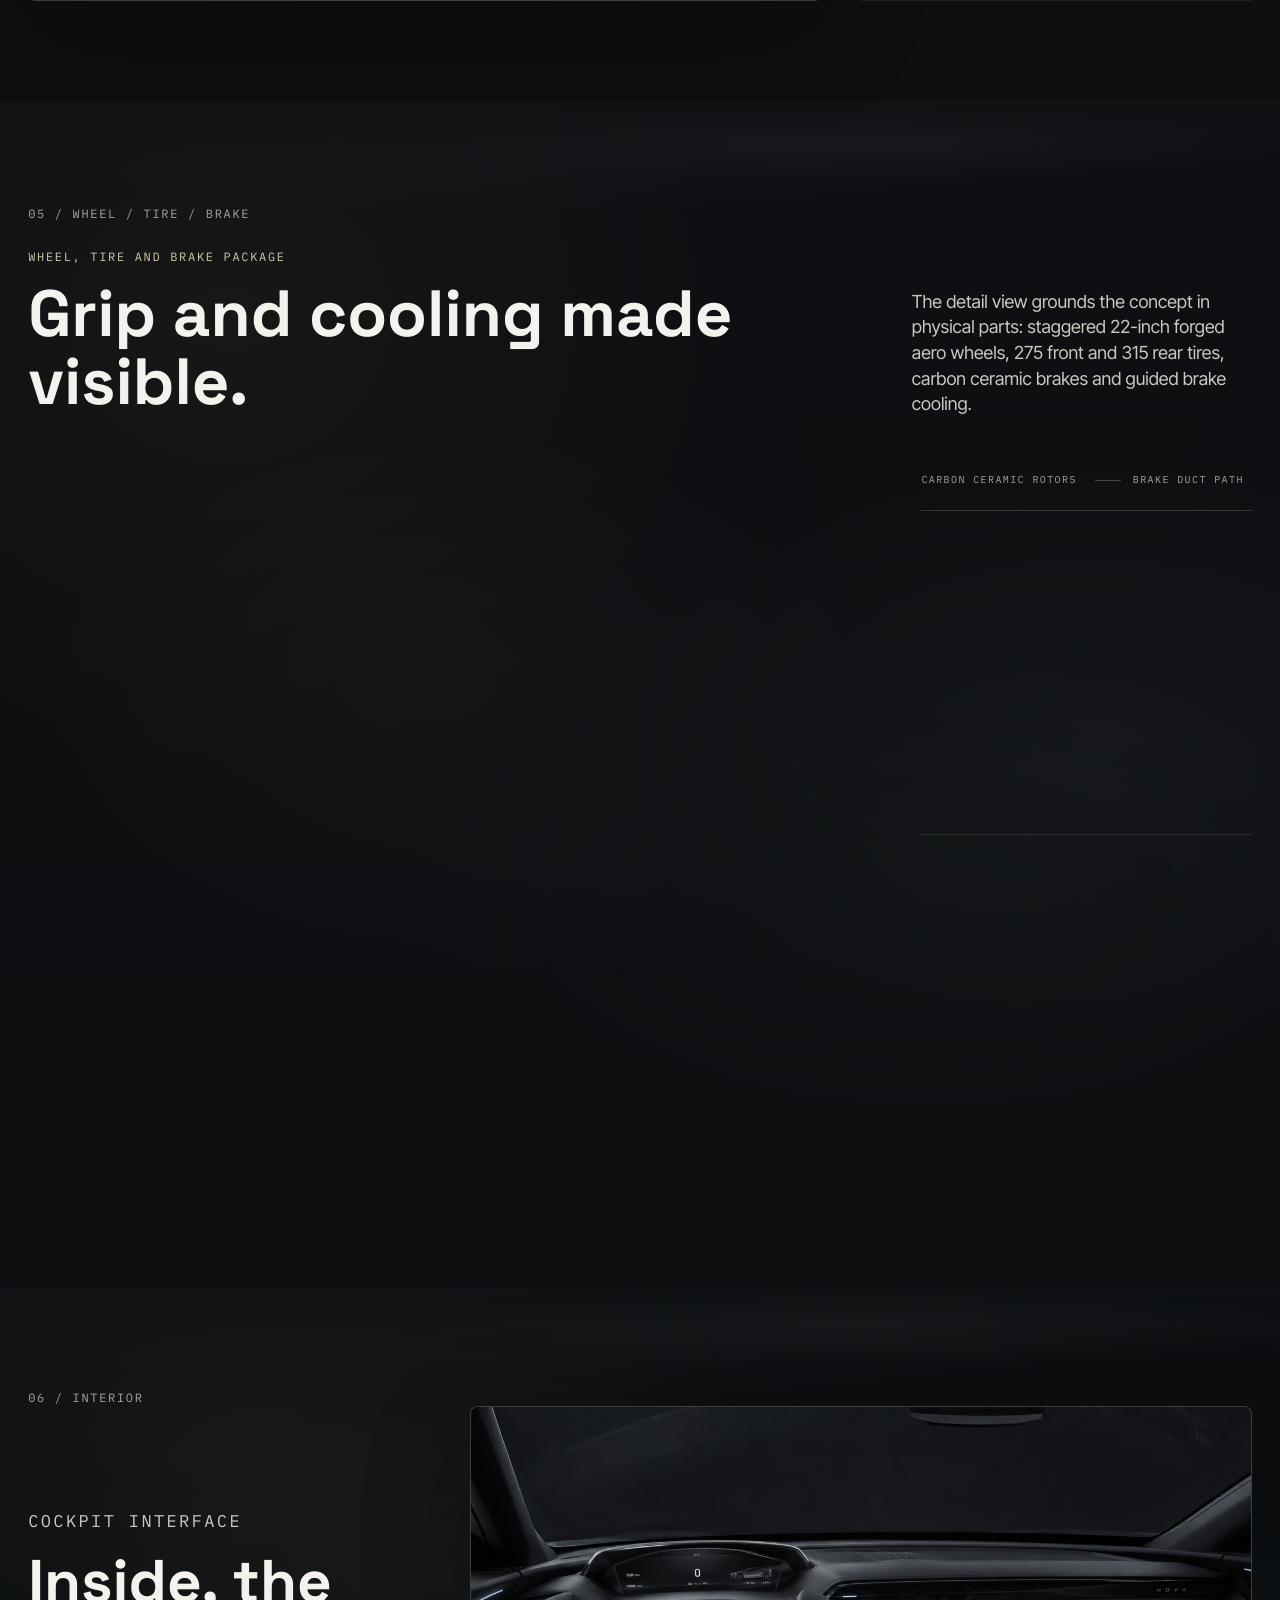
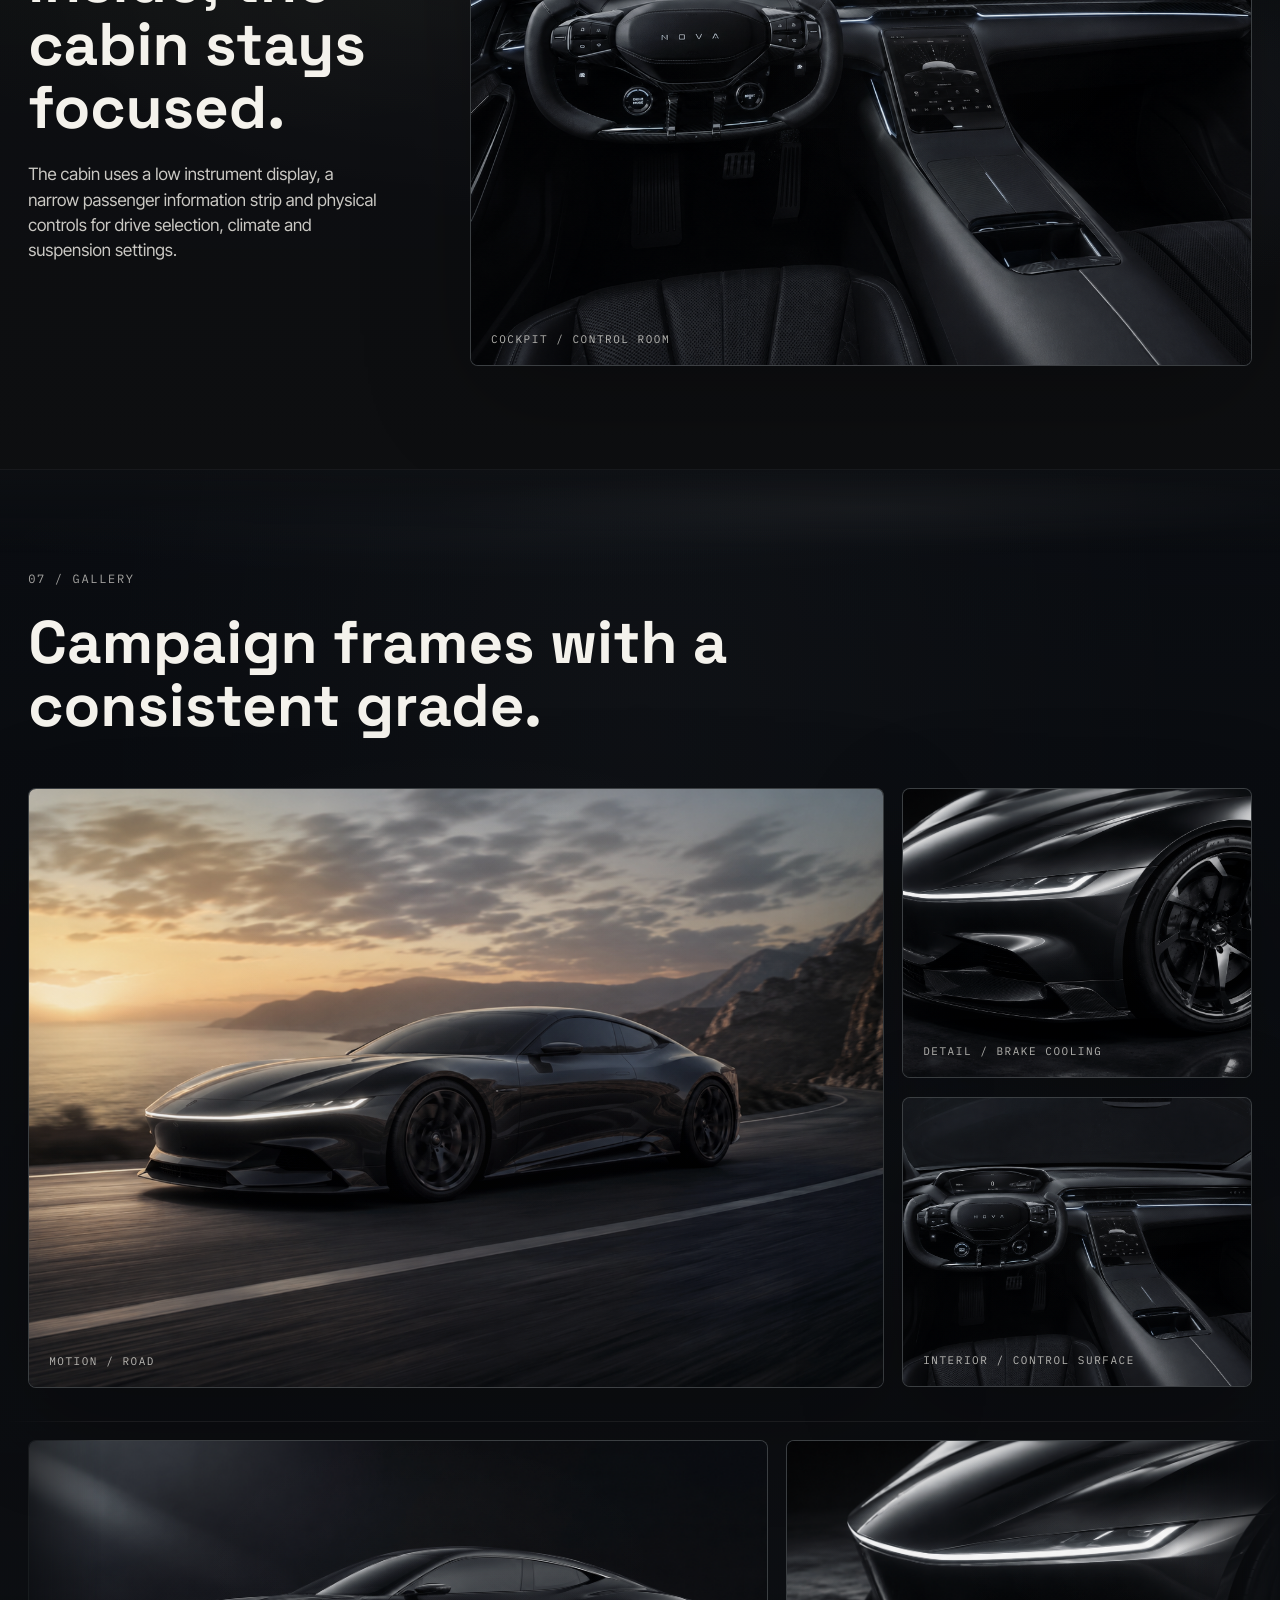
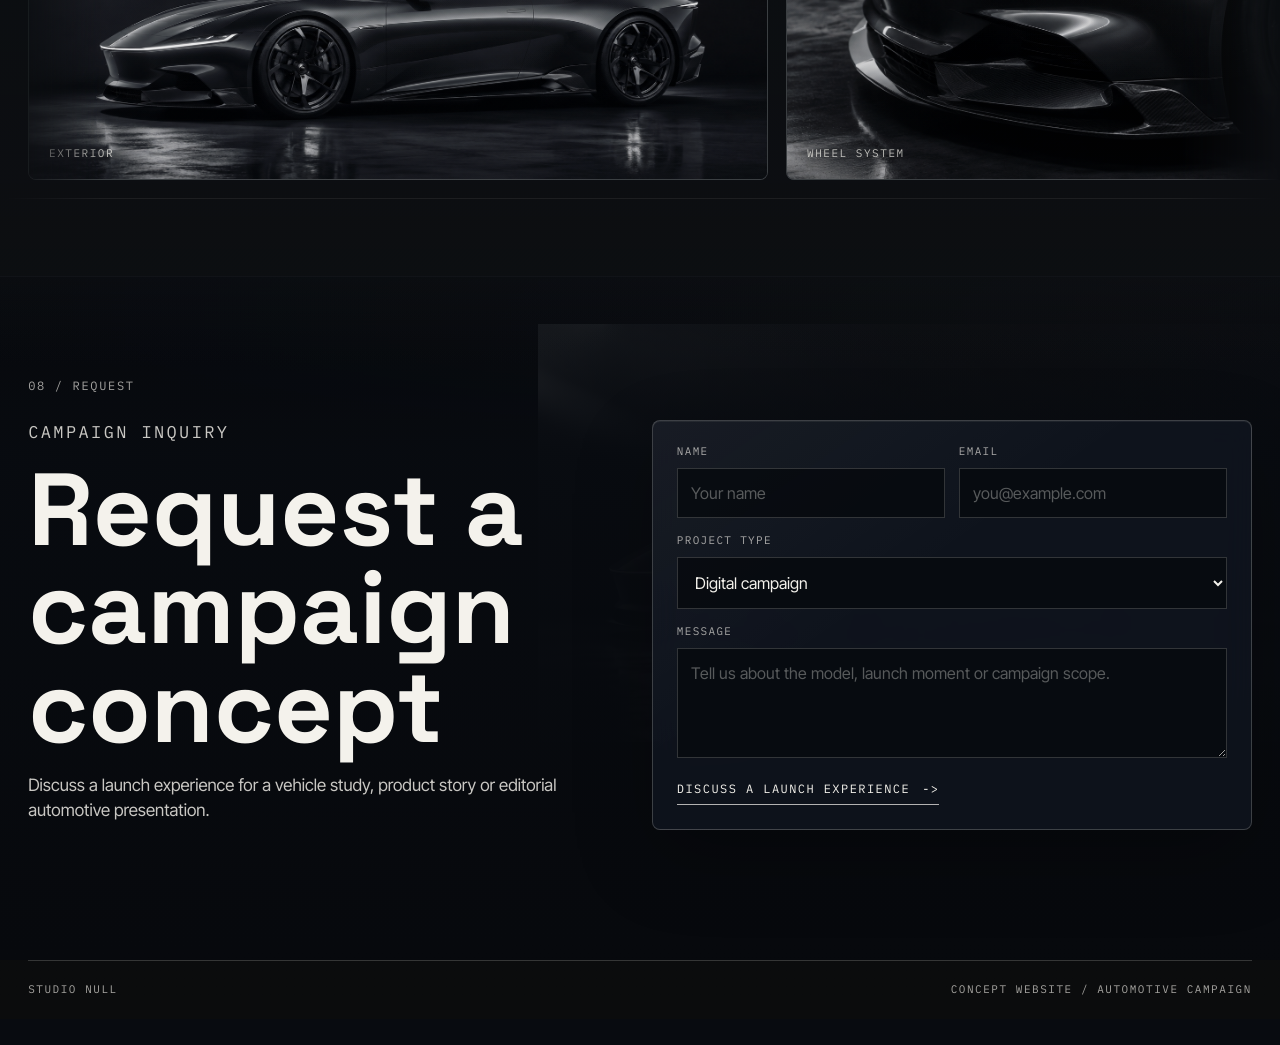
==== commit 2d4d31ea: "Refine NOVA GT campaign layout" ====
--- a/NOVA-GT-finished-product/nova-gt-concept-website/index.html
+++ b/NOVA-GT-finished-product/nova-gt-concept-website/index.html
@@ -3,8 +3,8 @@
 <head>
   <meta charset="utf-8" />
   <meta name="viewport" content="width=device-width, initial-scale=1" />
-  <title>NOVA GT - Concept Vehicle Experience</title>
-  <meta name="description" content="NOVA GT is a cinematic automotive campaign concept for an electric performance grand tourer." />
+  <title>NOVA GT - Electric GT Campaign Study</title>
+  <meta name="description" content="NOVA GT is a fictional electric grand tourer campaign study with restrained editorial art direction and believable technical detail." />
   <meta name="theme-color" content="#07090d" />
   <link rel="icon" href="assets/favicon.svg" type="image/svg+xml" />
   <link rel="preconnect" href="https://fonts.googleapis.com">
@@ -14,8 +14,6 @@
 </head>
 <body>
   <div class="noise" aria-hidden="true"></div>
-  <div class="grid" aria-hidden="true"></div>
-  <div class="cursor" aria-hidden="true"><span></span></div>
 
   <header class="site-header">
     <a href="#top" class="brand" data-scroll>
@@ -38,26 +36,25 @@
       <div class="hero-fog" aria-hidden="true"></div>
       <div class="hero-led" aria-hidden="true"></div>
       <div class="hero-floor-light" aria-hidden="true"></div>
-      <div class="hero-scan" aria-hidden="true"></div>
 
       <div class="hero-inner">
         <div class="hero-meta mono">
-          <span>00 / Electric GT</span>
-          <span>Concept vehicle experience</span>
+          <span>00 / Model year 2026</span>
+          <span>Electric grand tourer study</span>
         </div>
 
         <div class="hero-body">
           <div class="hero-copy">
-            <p class="eyebrow mono accent-label">NOVA GT / 2026</p>
-            <h1 id="hero-title">Electric performance.<br>Reduced to silence.</h1>
-            <p class="intro">A cinematic concept vehicle interface built around speed, control and visual restraint.</p>
-            <a class="cta" href="#performance" data-scroll>Explore model</a>
+            <p class="eyebrow mono accent-label">NOVA GT / 2026 electric GT study</p>
+            <h1 id="hero-title">Electric performance.<br>Quietly defined.</h1>
+            <p class="intro">A fictional electric grand tourer campaign exploring launch-page storytelling, technical detail and product-focused motion.</p>
+            <a class="cta" href="#performance" data-scroll>Explore the concept</a>
           </div>
         </div>
 
         <div class="hero-stats" aria-label="NOVA GT performance statistics">
           <article>
-            <span class="mono">0-60 MPH</span>
+            <span class="mono">0-60 mph</span>
             <strong data-counter="2.8" data-decimals="1">0</strong>
             <small>seconds</small>
           </article>
@@ -67,9 +64,9 @@
             <small>mph</small>
           </article>
           <article>
-            <span class="mono">Range</span>
+            <span class="mono">Range target</span>
             <strong data-counter="385">0</strong>
-            <small>miles</small>
+            <small>miles est.</small>
           </article>
           <article>
             <span class="mono">Drive</span>
@@ -81,10 +78,10 @@
     </section>
 
     <section class="section chapter-system performance" id="performance">
-      <div class="section-label mono">01 / System</div>
+      <div class="section-label mono">01 / Package targets</div>
       <div class="section-heading">
-        <h2>Power without noise.</h2>
-        <p class="section-kicker mono">Dual motor online</p>
+        <h2>Performance figures kept in proportion.</h2>
+        <p class="section-kicker mono">2026 GT / dual-motor AWD / 2+2</p>
       </div>
       <div class="stat-grid">
         <article>
@@ -93,7 +90,7 @@
             <strong data-counter="800">0</strong>
             <em>volts</em>
           </div>
-          <small>high-voltage battery bus</small>
+          <small>800V charging architecture with a structural floor pack</small>
         </article>
         <article>
           <span class="mono">Charge window</span>
@@ -101,23 +98,23 @@
             <strong data-counter="18">0</strong>
             <em>minutes</em>
           </div>
-          <small>10-80 fast-charge concept</small>
+          <small>10-80 percent DC fast-charge target</small>
         </article>
         <article>
-          <span class="mono">Torque sampling</span>
+          <span class="mono">Torque control</span>
           <div class="stat-value">
             <strong data-counter="1000">0</strong>
             <em>hz</em>
           </div>
-          <small>control loop frequency</small>
+          <small>front and rear motor distribution under load</small>
         </article>
         <article>
-          <span class="mono">Drag coefficient</span>
+          <span class="mono">Aerodynamics</span>
           <div class="stat-value">
             <strong data-counter="0.21" data-decimals="2">0</strong>
             <em>cd</em>
           </div>
-          <small>clean aero target</small>
+          <small>low nose, covered underbody and controlled cooling shutters</small>
         </article>
       </div>
     </section>
@@ -126,27 +123,27 @@
       <div class="section-label mono">02 / Powertrain</div>
       <div class="powertrain-grid">
         <div class="powertrain-copy">
-          <p class="eyebrow mono accent-label">Torque vectoring platform</p>
-          <h2>Silent force, split instantly.</h2>
-          <p>Dual electric motors distribute torque independently across the axles for traction, stability and immediate throttle response.</p>
+          <p class="eyebrow mono accent-label">Dual-motor layout</p>
+          <h2>A low battery floor with rear-biased response.</h2>
+          <p>An 800V system places the battery mass low in the chassis, pairing a smaller front motor with a stronger rear unit for stable launches and calm high-speed passing.</p>
         </div>
         <div class="power-map" aria-label="NOVA GT powertrain layout">
           <div class="map-line" aria-hidden="true"></div>
           <article class="map-node n1">
             <span class="mono">Front motor</span>
-            <strong>Response</strong>
+            <strong>145 kW assist</strong>
           </article>
           <article class="map-node n2">
             <span class="mono">Battery floor</span>
-            <strong>Low center</strong>
+            <strong>112 kWh pack</strong>
           </article>
           <article class="map-node n3">
             <span class="mono">Rear motor</span>
-            <strong>Drive bias</strong>
+            <strong>430 kW drive</strong>
           </article>
           <article class="map-node n4">
-            <span class="mono">Torque control</span>
-            <strong>Millisecond split</strong>
+            <span class="mono">Torque split</span>
+            <strong>Rear biased</strong>
           </article>
         </div>
       </div>
@@ -155,32 +152,32 @@
     <section class="section chapter-system modes">
       <div class="section-label mono">03 / Driving Modes</div>
       <div class="modes-heading">
-        <h2>Four ways to control silence.</h2>
-        <p>Each mode changes throttle mapping, torque delivery, cooling strategy and interface density.</p>
+        <h2>Four drive profiles for city, road and track.</h2>
+        <p>Each mode adjusts throttle mapping, regeneration, cooling demand and display density without changing the vehicle's basic character.</p>
       </div>
       <div class="mode-grid">
         <article class="mode-card">
-          <span class="mono">01 / System ready</span>
+          <span class="mono">01 / City mode</span>
           <h3>Silent</h3>
-          <p>Soft pedal response, low cabin brightness and near-invisible interface feedback.</p>
-          <small class="mono">Acoustic floor: 24 dB</small>
+          <p>Soft throttle response, reduced cabin clutter and a calm display layout for low-speed use.</p>
+          <small class="mono">Cabin focus: low</small>
         </article>
         <article class="mode-card is-active">
-          <span class="mono">02 / Dual motor online</span>
+          <span class="mono">02 / Road mode</span>
           <h3>Dynamic</h3>
-          <p>Sharper motor response with balanced torque and active road calibration.</p>
+          <p>Balanced torque delivery, firmer steering weight and a more direct response for long motorway sections.</p>
           <small class="mono">Torque split: adaptive</small>
         </article>
         <article class="mode-card">
-          <span class="mono">03 / Track logic armed</span>
+          <span class="mono">03 / Track mode</span>
           <h3>Track</h3>
-          <p>Maximum cooling, rear-biased torque and persistent performance telemetry.</p>
-          <small class="mono">Cooling: maximum</small>
+          <p>Higher cooling flow, rear-biased torque and a sharper response curve for short closed-road sessions.</p>
+          <small class="mono">Cooling: active</small>
         </article>
         <article class="mode-card">
-          <span class="mono">04 / Battery floor active</span>
+          <span class="mono">04 / Range mode</span>
           <h3>Range</h3>
-          <p>Energy-led throttle smoothing, reduced drag demand and extended route logic.</p>
+          <p>Energy-led throttle mapping, smoother coasting and lower cooling demand to extend real-world range.</p>
           <small class="mono">Recovery: optimized</small>
         </article>
       </div>
@@ -189,16 +186,16 @@
     <section class="motion-breaker" aria-label="NOVA GT motion study">
       <img src="assets/nova-motion-coast.png" alt="NOVA GT in motion on a coastal road" loading="lazy">
       <div class="motion-breaker-copy">
-        <span class="mono">Motion study / Coastal road</span>
-        <h2>Designed for controlled speed.</h2>
+        <span class="mono">Motion study / coastal road</span>
+        <h2>Composed at speed.</h2>
       </div>
     </section>
 
     <section class="section chapter-material design-section" id="design">
       <div class="section-label mono side-label">04 / Material Design</div>
       <div class="design-copy">
-        <h2>A body shaped by motion.</h2>
-        <p>Clean surfaces, sharp proportions and a low visual center create a quiet but aggressive presence.</p>
+        <h2>A body shaped by airflow and restraint.</h2>
+        <p>Long proportions, a low shoulder line and dark graphite surfacing keep the car composed without relying on excess visual noise.</p>
       </div>
       <div class="design-grid">
         <figure class="large-image image-card">
@@ -216,7 +213,7 @@
           </article>
           <article>
             <span class="mono">Surface</span>
-            <p>Minimal cuts, deep reflections and dark graphite paint keep the form visually restrained.</p>
+            <p>Fewer shutlines, long reflections and dark graphite paint keep the volume legible from a distance.</p>
           </article>
           <div class="design-tech-grid" aria-label="NOVA GT design technical notes">
             <article class="design-tech-card">
@@ -226,12 +223,12 @@
             </article>
             <article class="design-tech-card">
               <span class="mono">Pack</span>
-              <strong>Low center</strong>
-              <small>Battery mass in floor</small>
+              <strong>112 kWh</strong>
+              <small>Floor-mounted pack</small>
             </article>
             <article class="design-tech-card">
               <span class="mono">LED</span>
-              <strong>Single line</strong>
+              <strong>Single DRL</strong>
               <small>Light signature</small>
             </article>
             <article class="design-tech-card">
@@ -248,10 +245,10 @@
       <div class="engineering-heading">
         <div>
           <div class="section-label mono">05 / Wheel / Tire / Brake</div>
-          <p class="eyebrow mono accent-label">Contact patch system</p>
-          <h2>Grip, cooling and control.</h2>
-        </div>
-        <p>The close-up system translates performance into physical detail: tire contact, brake cooling, wheel structure and low-drag airflow.</p>
+          <p class="eyebrow mono accent-label">Wheel, tire and brake package</p>
+          <h2>Grip and cooling made visible.</h2>
+        </div>
+        <p>The detail view grounds the concept in physical parts: staggered 22-inch forged aero wheels, 275 front and 315 rear tires, carbon ceramic brakes and guided brake cooling.</p>
       </div>
       <div class="engineering-layout">
         <figure class="detail-image image-card engineering-image">
@@ -263,7 +260,7 @@
           </div>
           <div class="tech-callout callout-tire">
             <span class="mono">Tire</span>
-            <strong>315 rear performance tires</strong>
+            <strong>275 front / 315 rear tires</strong>
           </div>
           <div class="tech-callout callout-brake">
             <span class="mono">Brake</span>
@@ -271,13 +268,13 @@
           </div>
           <div class="tech-callout callout-cooling">
             <span class="mono">Cooling</span>
-            <strong>Active front cooling</strong>
+            <strong>Guided brake cooling</strong>
           </div>
         </figure>
         <div class="engineering-copy">
           <div class="status-row status-row-top">
-            <span class="mono">System ready</span>
-            <span class="mono">Thermal loop active</span>
+            <span class="mono">Carbon ceramic rotors</span>
+            <span class="mono">Brake duct path</span>
           </div>
           <div class="micro-specs">
             <article>
@@ -286,7 +283,7 @@
             </article>
             <article>
               <span class="mono">Tires</span>
-              <strong>315 rear performance tires</strong>
+              <strong>275 front / 315 rear performance tires</strong>
             </article>
             <article>
               <span class="mono">Brakes</span>
@@ -294,12 +291,12 @@
             </article>
             <article>
               <span class="mono">Cooling</span>
-              <strong>Active front cooling</strong>
+              <strong>Guided brake cooling</strong>
             </article>
           </div>
           <article class="engineering-note">
-            <span class="mono">Brake energy path</span>
-            <p>Cooling ducts feed the front brake zone while the wheel face keeps turbulent air away from the body side.</p>
+            <span class="mono">Brake and cooling path</span>
+            <p>Cooling ducts feed the front brake zone while the wheel face keeps turbulent air off the body side and preserves the car's clean silhouette.</p>
           </article>
         </div>
       </div>
@@ -309,9 +306,9 @@
       <div class="section-label mono">06 / Interior</div>
       <div class="interior-panel">
         <div>
-          <p class="eyebrow mono">Digital restraint</p>
-          <h2>Inside, everything disappears.</h2>
-          <p>A reduced cockpit concept with focused controls, ambient light and a calm digital interface.</p>
+          <p class="eyebrow mono">Cockpit interface</p>
+          <h2>Inside, the cabin stays focused.</h2>
+          <p>The cabin uses a low instrument display, a narrow passenger information strip and physical controls for drive selection, climate and suspension settings.</p>
         </div>
         <figure class="cockpit-frame image-card">
           <img src="assets/nova-cockpit.png" alt="NOVA GT minimalist cockpit concept" />
@@ -322,7 +319,7 @@
 
     <section class="section chapter-campaign gallery" id="gallery">
       <div class="section-label mono">07 / Gallery</div>
-      <h2>Exterior. Interior. Details. Motion.</h2>
+      <h2>Campaign frames with a consistent grade.</h2>
       <div class="gallery-grid">
         <figure class="gallery-feature image-card">
           <img src="assets/nova-motion-coast.png" alt="NOVA GT in motion on a coastal road" loading="lazy">
@@ -339,7 +336,7 @@
           </figure>
         </div>
       </div>
-      <div class="marquee-gallery" aria-label="NOVA GT cinematic image loop">
+      <div class="marquee-gallery" aria-label="NOVA GT campaign image loop">
         <div class="marquee-track">
           <figure class="image-card">
             <img src="assets/nova-exterior-dark.png" alt="NOVA GT side profile exterior" loading="lazy">
@@ -382,8 +379,8 @@
       <div class="request-layout">
         <div class="request-copy">
           <p class="eyebrow mono">Campaign inquiry</p>
-          <h2>NOVA GT</h2>
-          <p>A premium concept vehicle experience for digital launches, automotive storytelling and high-end visual systems.</p>
+          <h2>Request a campaign concept</h2>
+          <p>Discuss a launch experience for a vehicle study, product story or editorial automotive presentation.</p>
         </div>
         <form class="request-form">
           <div class="form-row">
@@ -402,14 +399,14 @@
               <option>Digital campaign</option>
               <option>Automotive website</option>
               <option>Product launch</option>
-              <option>Concept experience</option>
+              <option>Vehicle concept study</option>
             </select>
           </label>
           <label>
             <span>Message</span>
-            <textarea name="message" rows="4" placeholder="Tell us about the launch, model or visual system."></textarea>
+            <textarea name="message" rows="4" placeholder="Tell us about the model, launch moment or campaign scope."></textarea>
           </label>
-          <a class="submit-link" href="mailto:contact@studionull.design?subject=NOVA%20GT%20Digital%20Campaign%20Inquiry">Request a digital campaign</a>
+          <a class="submit-link" href="mailto:contact@studionull.design?subject=NOVA%20GT%20Digital%20Campaign%20Inquiry">Discuss a launch experience</a>
         </form>
       </div>
     </section>
--- a/NOVA-GT-finished-product/nova-gt-concept-website/styles.css
+++ b/NOVA-GT-finished-product/nova-gt-concept-website/styles.css
@@ -10,10 +10,10 @@
   --line: rgba(244, 242, 236, 0.18);
   --line-strong: rgba(244, 242, 236, 0.38);
   --metal: #c8cdd2;
-  --accent: #7DA7FF;
-  --accent-blue: #7DA7FF;
-  --accent-blue-soft: rgba(125, 167, 255, 0.28);
-  --accent-metal: #C5A66A;
+  --accent: #9EB4CC;
+  --accent-blue: #AABED1;
+  --accent-blue-soft: rgba(170, 190, 209, 0.18);
+  --accent-metal: #D1C8AE;
   --shadow: rgba(0, 0, 0, 0.5);
   --page-pad: clamp(18px, 2.2vw, 42px);
   --cinema-max: 1880px;
@@ -39,9 +39,8 @@
 body {
   margin: 0;
   background:
-    radial-gradient(circle at 50% 0%, rgba(125, 167, 255, 0.13), transparent 34rem),
-    radial-gradient(ellipse at 85% 22%, rgba(197, 166, 106, 0.07), transparent 30rem),
-    linear-gradient(180deg, #080b10 0%, #0c1016 34%, #0b0d11 68%, #0c0d0e 100%),
+    radial-gradient(circle at 50% 0%, rgba(244, 242, 236, 0.025), transparent 34rem),
+    linear-gradient(180deg, #080b10 0%, #0b0e12 38%, #090b0f 72%, #0b0c0d 100%),
     var(--bg);
   color: var(--text);
   font-family: var(--sans);
@@ -74,10 +73,8 @@
   position: relative;
   overflow-x: clip;
   background:
-    radial-gradient(ellipse at 82% 32%, rgba(125, 167, 255, 0.09), transparent 34rem),
-    radial-gradient(ellipse at 18% 62%, rgba(197, 166, 106, 0.065), transparent 30rem),
-    radial-gradient(ellipse at 50% 88%, rgba(125, 167, 255, 0.055), transparent 36rem),
-    linear-gradient(180deg, transparent 0%, rgba(13, 17, 23, 0.78) 38%, rgba(9, 12, 17, 0.94) 100%);
+    radial-gradient(ellipse at 78% 36%, rgba(244, 242, 236, 0.025), transparent 30rem),
+    linear-gradient(180deg, transparent 0%, rgba(12, 15, 20, 0.72) 42%, rgba(9, 11, 15, 0.94) 100%);
 }
 
 section,
@@ -118,83 +115,13 @@
   position: fixed;
   inset: 0;
   z-index: -2;
-  opacity: 0.18;
+  opacity: 0.04;
   pointer-events: none;
   background-image:
     radial-gradient(circle at 20% 30%, rgba(255, 255, 255, 0.08) 0 1px, transparent 1px),
     radial-gradient(circle at 70% 70%, rgba(255, 255, 255, 0.05) 0 1px, transparent 1px);
   background-size: 3px 3px, 5px 5px;
   mix-blend-mode: screen;
-}
-
-.grid {
-  position: fixed;
-  inset: 0;
-  z-index: -3;
-  pointer-events: none;
-  background:
-    linear-gradient(var(--faint) 1px, transparent 1px),
-    linear-gradient(90deg, var(--faint) 1px, transparent 1px);
-  background-size: 112px 112px;
-  opacity: 0.28;
-}
-
-/* Cursor */
-.cursor {
-  position: fixed;
-  left: 0;
-  top: 0;
-  z-index: 100;
-  display: none;
-  width: 20px;
-  height: 20px;
-  border: 1px solid rgba(244, 242, 236, 0.78);
-  border-radius: 50%;
-  pointer-events: none;
-  mix-blend-mode: difference;
-  opacity: 0;
-  transition:
-    width 180ms ease,
-    height 180ms ease,
-    border-color 180ms ease,
-    background-color 180ms ease;
-}
-
-.cursor span {
-  position: absolute;
-  left: 50%;
-  top: 50%;
-  width: 4px;
-  height: 4px;
-  background: var(--text);
-  border-radius: 50%;
-  transform: translate(-50%, -50%);
-}
-
-.cursor.is-hover {
-  width: 46px;
-  height: 46px;
-  border-color: rgba(244, 242, 236, 0.95);
-  background: rgba(244, 242, 236, 0.06);
-}
-
-.cursor.is-visible {
-  opacity: 0.8;
-}
-
-@media (pointer: fine) {
-  body,
-  a,
-  button,
-  input,
-  select,
-  textarea {
-    cursor: none;
-  }
-
-  .cursor {
-    display: block;
-  }
 }
 
 /* Header */
@@ -275,6 +202,23 @@
   border-color: var(--accent-blue);
 }
 
+.cta,
+.submit-link {
+  position: relative;
+  display: inline-flex;
+  align-items: center;
+  gap: 12px;
+  width: max-content;
+  margin-top: 30px;
+  padding-bottom: 7px;
+  border-bottom: 1px solid rgba(244, 242, 236, 0.72);
+  color: var(--text);
+  font-family: var(--mono);
+  font-size: 12px;
+  letter-spacing: 0.12em;
+  text-transform: uppercase;
+}
+
 /* Hero */
 .hero {
   position: relative;
@@ -283,7 +227,7 @@
   isolation: isolate;
   contain: paint;
   background:
-    radial-gradient(ellipse at 72% 48%, rgba(125, 167, 255, 0.12), transparent 32rem),
+    radial-gradient(ellipse at 72% 48%, rgba(170, 190, 209, 0.055), transparent 34rem),
     #07090d;
 }
 
@@ -302,7 +246,7 @@
   object-fit: cover;
   object-position: center center;
   opacity: 0;
-  filter: brightness(0.9) contrast(1.05) saturate(1.02);
+  filter: brightness(0.86) contrast(1.02) saturate(0.92);
   transform: scale(1.055);
   transform-origin: 58% 50%;
 }
@@ -313,10 +257,9 @@
   inset: 0;
   z-index: 1;
   background:
-    radial-gradient(circle at 69% 45%, rgba(205, 221, 236, 0.2), transparent 27%),
-    radial-gradient(ellipse at 50% 82%, rgba(125, 167, 255, 0.13), transparent 34%),
-    linear-gradient(90deg, rgba(7, 9, 13, 0.96) 0%, rgba(7, 9, 13, 0.84) 30%, rgba(7, 9, 13, 0.24) 56%, rgba(7, 9, 13, 0.3) 100%),
-    linear-gradient(180deg, rgba(7, 9, 13, 0.68) 0%, rgba(7, 9, 13, 0.12) 44%, rgba(7, 9, 13, 0.86) 100%);
+    radial-gradient(circle at 69% 45%, rgba(244, 242, 236, 0.11), transparent 26%),
+    linear-gradient(90deg, rgba(7, 9, 13, 0.96) 0%, rgba(7, 9, 13, 0.8) 31%, rgba(7, 9, 13, 0.28) 57%, rgba(7, 9, 13, 0.36) 100%),
+    linear-gradient(180deg, rgba(7, 9, 13, 0.76) 0%, rgba(7, 9, 13, 0.12) 44%, rgba(7, 9, 13, 0.9) 100%);
 }
 
 .hero-fog,
@@ -332,9 +275,9 @@
   height: 100svh;
   opacity: 0;
   background:
-    radial-gradient(ellipse at 74% 34%, rgba(188, 207, 224, 0.28), transparent 32%),
-    radial-gradient(ellipse at 56% 58%, rgba(125, 167, 255, 0.15), transparent 35%);
-  filter: blur(12px);
+    radial-gradient(ellipse at 74% 34%, rgba(188, 207, 224, 0.06), transparent 34%),
+    radial-gradient(ellipse at 56% 58%, rgba(170, 190, 209, 0.045), transparent 36%);
+  filter: blur(16px);
   transform: translate3d(2.5%, 0, 0) scale(1.03);
   mix-blend-mode: screen;
 }
@@ -346,10 +289,10 @@
   height: 5px;
   opacity: 0;
   border-radius: 999px;
-  background: linear-gradient(90deg, transparent 0%, rgba(125, 167, 255, 0.34) 8%, rgba(240, 248, 255, 1) 48%, rgba(125, 167, 255, 0.36) 92%, transparent 100%);
+  background: linear-gradient(90deg, transparent 0%, rgba(170, 190, 209, 0.18) 8%, rgba(240, 248, 255, 0.82) 48%, rgba(170, 190, 209, 0.18) 92%, transparent 100%);
   box-shadow:
-    0 0 14px rgba(205, 229, 255, 0.54),
-    0 0 44px rgba(125, 167, 255, 0.28);
+    0 0 10px rgba(205, 229, 255, 0.34),
+    0 0 24px rgba(170, 190, 209, 0.14);
   transform: scaleX(0.35);
   transform-origin: center;
 }
@@ -361,38 +304,10 @@
   height: 190px;
   opacity: 0;
   background:
-    radial-gradient(ellipse at 48% 6%, rgba(125, 167, 255, 0.28), rgba(206, 229, 255, 0.13) 30%, transparent 70%),
-    linear-gradient(90deg, transparent, rgba(125, 167, 255, 0.23), transparent);
-  filter: blur(14px);
+    radial-gradient(ellipse at 48% 6%, rgba(170, 190, 209, 0.08), rgba(206, 229, 255, 0.035) 30%, transparent 70%),
+    linear-gradient(90deg, transparent, rgba(170, 190, 209, 0.055), transparent);
+  filter: blur(18px);
   transform: translateY(18px) scaleX(0.72);
-}
-
-.hero-scan {
-  position: absolute;
-  inset: 0;
-  z-index: -1;
-  overflow: hidden;
-  pointer-events: none;
-}
-
-.hero-scan::before {
-  content: "";
-  position: absolute;
-  inset: -28% -42%;
-  background: linear-gradient(108deg, transparent 43%, rgba(255, 255, 255, 0.1), transparent 56%);
-  opacity: 0;
-  transform: translateX(-45%);
-}
-
-.hero-scan::after {
-  content: "";
-  position: absolute;
-  left: -20%;
-  right: -20%;
-  top: 0;
-  height: 1px;
-  background: linear-gradient(90deg, transparent, rgba(244, 242, 236, 0.86), transparent);
-  opacity: 0;
 }
 
 .hero-inner {
@@ -430,7 +345,7 @@
   position: absolute;
   inset: -36px -44px -30px -44px;
   z-index: -1;
-  background: radial-gradient(ellipse at 20% 46%, rgba(7, 9, 13, 0.95), rgba(7, 9, 13, 0.64) 48%, transparent 74%);
+  background: radial-gradient(ellipse at 20% 46%, rgba(7, 9, 13, 0.9), rgba(7, 9, 13, 0.72) 48%, transparent 74%);
   pointer-events: none;
 }
 
@@ -462,19 +377,19 @@
 h1 {
   max-width: 720px;
   margin-top: 18px;
-  font-size: clamp(50px, 4.8vw, 84px);
-  line-height: 1;
+  font-size: clamp(48px, 4.4vw, 78px);
+  line-height: 1.02;
 }
 
 h2 {
   max-width: 980px;
-  font-size: clamp(42px, 5.2vw, 86px);
-  line-height: 1.03;
+  font-size: clamp(38px, 4.7vw, 76px);
+  line-height: 1.05;
 }
 
 h3 {
-  font-size: clamp(28px, 2.6vw, 42px);
-  line-height: 1;
+  font-size: clamp(26px, 2.2vw, 38px);
+  line-height: 1.04;
 }
 
 .intro,
@@ -485,8 +400,8 @@
 .powertrain p,
 .modes-heading p {
   color: var(--soft);
-  font-size: clamp(18px, 1.35vw, 24px);
-  line-height: 1.42;
+  font-size: clamp(17px, 1.18vw, 21px);
+  line-height: 1.48;
 }
 
 .intro {
@@ -510,11 +425,7 @@
   flex: 0 0 auto;
   color: var(--accent-blue);
   font-size: 11px;
-  text-shadow: 0 0 18px var(--accent-blue-soft);
-}
-
-.cta,
-.submit-link {
+  text-shadow: none;
   position: relative;
   display: inline-flex;
   align-items: center;
@@ -547,28 +458,32 @@
 .hero-stats {
   display: grid;
   grid-template-columns: repeat(4, minmax(0, 1fr));
-  border: 1px solid var(--line);
-  border-radius: 8px;
-  background:
-    linear-gradient(180deg, rgba(17, 23, 34, 0.58), rgba(7, 9, 13, 0.5)),
-    rgba(7, 9, 13, 0.58);
-  backdrop-filter: blur(16px);
-  box-shadow: 0 24px 90px rgba(0, 0, 0, 0.32), inset 0 1px 0 rgba(244, 242, 236, 0.05);
-  overflow: hidden;
+  column-gap: clamp(22px, 4vw, 76px);
+  border-top: 1px solid rgba(244, 242, 236, 0.32);
+  border-bottom: 1px solid rgba(244, 242, 236, 0.18);
+  background: linear-gradient(90deg, rgba(7, 9, 13, 0.54), transparent 58%);
+  backdrop-filter: blur(6px);
   opacity: 0;
   transform: translateY(18px);
 }
 
 .hero-stats article {
+  position: relative;
   min-width: 0;
-  padding: clamp(18px, 2.2vw, 30px);
-  border-right: 1px solid var(--line);
+  padding: clamp(16px, 1.8vw, 24px) 0;
+  border-right: 0;
   opacity: 0;
   transform: translateY(12px);
 }
 
-.hero-stats article:last-child {
-  border-right: 0;
+.hero-stats article + article::before {
+  content: "";
+  position: absolute;
+  left: clamp(-38px, -2vw, -12px);
+  top: 24%;
+  bottom: 24%;
+  width: 1px;
+  background: rgba(244, 242, 236, 0.16);
 }
 
 .hero-stats span,
@@ -588,8 +503,8 @@
 }
 
 .hero-stats strong {
-  font-size: clamp(38px, 4.2vw, 72px);
-  line-height: 0.92;
+  font-size: clamp(38px, 4vw, 68px);
+  line-height: 0.94;
 }
 
 .hero-stats small,
@@ -619,14 +534,6 @@
   animation: floorFlash 1700ms cubic-bezier(0.16, 1, 0.3, 1) 680ms both;
 }
 
-body.is-loaded .hero-scan::before {
-  animation: lightSweep 2100ms ease-in-out 720ms both;
-}
-
-body.is-loaded .hero-scan::after {
-  animation: scanLine 2600ms linear 580ms both;
-}
-
 body.is-loaded .hero-meta {
   animation: introText 680ms cubic-bezier(0.16, 1, 0.3, 1) 980ms both;
 }
@@ -682,13 +589,13 @@
 @keyframes heroImageReveal {
   0% {
     opacity: 0;
-    filter: brightness(0.68) contrast(1.02) saturate(0.96);
+    filter: brightness(0.66) contrast(1.02) saturate(0.9);
     transform: scale(1.075);
   }
 
   100% {
     opacity: 1;
-    filter: brightness(1.1) contrast(1.05) saturate(1.03);
+    filter: brightness(0.98) contrast(1.02) saturate(0.94);
     transform: scale(1.03);
   }
 }
@@ -700,11 +607,11 @@
   }
 
   42% {
-    opacity: 0.9;
+    opacity: 0.54;
   }
 
   100% {
-    opacity: 0.64;
+    opacity: 0.34;
     transform: translate3d(-1%, 0, 0) scale(1.01);
   }
 }
@@ -717,7 +624,7 @@
   }
 
   36% {
-    opacity: 1;
+    opacity: 0.78;
     transform: scaleX(1.02);
     filter: blur(0);
   }
@@ -727,7 +634,7 @@
   }
 
   100% {
-    opacity: 0.86;
+    opacity: 0.62;
     transform: scaleX(1);
     filter: blur(0);
   }
@@ -740,47 +647,13 @@
   }
 
   42% {
-    opacity: 0.84;
+    opacity: 0.42;
     transform: translateY(0) scaleX(1);
   }
 
   100% {
-    opacity: 0.38;
+    opacity: 0.24;
     transform: translateY(8px) scaleX(0.92);
-  }
-}
-
-@keyframes lightSweep {
-  0%,
-  16% {
-    opacity: 0;
-    transform: translateX(-52%);
-  }
-
-  48% {
-    opacity: 0.42;
-  }
-
-  100% {
-    opacity: 0;
-    transform: translateX(48%);
-  }
-}
-
-@keyframes scanLine {
-  0% {
-    opacity: 0;
-    transform: translateY(22vh);
-  }
-
-  16%,
-  58% {
-    opacity: 0.24;
-  }
-
-  100% {
-    opacity: 0;
-    transform: translateY(77vh);
   }
 }
 
@@ -847,9 +720,9 @@
 
 .chapter-system::before {
   background:
-    radial-gradient(ellipse at 76% 8%, rgba(125, 167, 255, 0.14), transparent 36rem),
-    radial-gradient(ellipse at 22% 52%, rgba(244, 242, 236, 0.055), transparent 28rem),
-    linear-gradient(180deg, rgba(15, 19, 26, 0.98), rgba(12, 16, 22, 0.78) 58%, rgba(10, 13, 18, 0.96));
+    radial-gradient(ellipse at 76% 8%, rgba(170, 190, 209, 0.055), transparent 36rem),
+    radial-gradient(ellipse at 22% 52%, rgba(244, 242, 236, 0.04), transparent 28rem),
+    linear-gradient(180deg, rgba(14, 17, 22, 0.98), rgba(12, 15, 20, 0.82) 58%, rgba(10, 12, 16, 0.96));
 }
 
 .chapter-system + .chapter-system,
@@ -860,25 +733,22 @@
 
 .chapter-material::before {
   background:
-    radial-gradient(ellipse at 18% 18%, rgba(197, 166, 106, 0.085), transparent 32rem),
-    radial-gradient(ellipse at 86% 54%, rgba(125, 167, 255, 0.085), transparent 32rem),
+    radial-gradient(ellipse at 18% 18%, rgba(197, 166, 106, 0.055), transparent 32rem),
+    radial-gradient(ellipse at 86% 54%, rgba(170, 190, 209, 0.045), transparent 32rem),
     linear-gradient(180deg, rgba(13, 15, 18, 0.88), rgba(14, 15, 17, 0.97));
 }
 
 .chapter-campaign::before {
   background:
     linear-gradient(180deg, rgba(10, 13, 18, 0.4), rgba(13, 15, 18, 0.9)),
-    radial-gradient(ellipse at 50% 20%, rgba(125, 167, 255, 0.085), transparent 34rem);
+    radial-gradient(ellipse at 50% 20%, rgba(244, 242, 236, 0.04), transparent 34rem);
 }
 
 .image-card,
 .design-notes article,
-.design-tech-card,
-.micro-specs article,
 .mode-grid article,
 .request-form,
-.power-map,
-.stat-grid article {
+.power-map {
   border: 1px solid rgba(244, 242, 236, 0.2);
   border-radius: 8px;
   background:
@@ -897,28 +767,14 @@
 }
 
 .image-card::before {
-  content: "";
-  position: absolute;
-  inset: 14px;
-  z-index: 3;
-  pointer-events: none;
-  background:
-    linear-gradient(var(--accent-blue-soft), var(--accent-blue-soft)) left top / 28px 1px no-repeat,
-    linear-gradient(var(--accent-blue-soft), var(--accent-blue-soft)) left top / 1px 28px no-repeat,
-    linear-gradient(var(--accent-blue-soft), var(--accent-blue-soft)) right top / 28px 1px no-repeat,
-    linear-gradient(var(--accent-blue-soft), var(--accent-blue-soft)) right top / 1px 28px no-repeat,
-    linear-gradient(var(--accent-blue-soft), var(--accent-blue-soft)) left bottom / 28px 1px no-repeat,
-    linear-gradient(var(--accent-blue-soft), var(--accent-blue-soft)) left bottom / 1px 28px no-repeat,
-    linear-gradient(var(--accent-blue-soft), var(--accent-blue-soft)) right bottom / 28px 1px no-repeat,
-    linear-gradient(var(--accent-blue-soft), var(--accent-blue-soft)) right bottom / 1px 28px no-repeat;
-  opacity: 0.55;
+  content: none;
 }
 
 .image-card img {
   width: 100%;
   height: 100%;
   object-fit: cover;
-  filter: brightness(1.12) contrast(1.05) saturate(1.04);
+  filter: brightness(0.96) contrast(1.01) saturate(0.92);
   transition: transform 700ms cubic-bezier(0.16, 1, 0.3, 1), filter 700ms ease;
 }
 
@@ -926,9 +782,9 @@
   content: "";
   position: absolute;
   inset: 0;
+  z-index: 1;
   background:
-    repeating-linear-gradient(180deg, transparent 0 13px, rgba(125, 167, 255, 0.025) 14px),
-    linear-gradient(180deg, rgba(7, 9, 13, 0), rgba(7, 9, 13, 0.04) 55%, rgba(7, 9, 13, 0.3));
+    linear-gradient(180deg, rgba(7, 9, 13, 0), rgba(7, 9, 13, 0.04) 58%, rgba(7, 9, 13, 0.22));
   pointer-events: none;
 }
 
@@ -942,15 +798,15 @@
 }
 
 .image-card:hover img {
-  filter: brightness(1.18) contrast(1.06) saturate(1.06);
+  filter: brightness(1) contrast(1.01) saturate(0.94);
   transform: scale(1.025);
 }
 
 /* Design */
 .design-section {
   display: grid;
-  grid-template-columns: minmax(80px, 0.13fr) minmax(0, 1fr);
-  gap: 42px clamp(46px, 5.4vw, 96px);
+  grid-template-columns: 1fr;
+  gap: clamp(28px, 3vw, 46px);
 }
 
 .motion-breaker + .design-section {
@@ -962,16 +818,16 @@
 .interior::after,
 .gallery::after {
   background:
-    radial-gradient(ellipse at 68% 34%, rgba(244, 242, 236, 0.09), transparent 28rem),
-    radial-gradient(ellipse at 42% 58%, rgba(125, 167, 255, 0.07), transparent 34rem),
+    radial-gradient(ellipse at 68% 34%, rgba(244, 242, 236, 0.055), transparent 28rem),
+    radial-gradient(ellipse at 42% 58%, rgba(170, 190, 209, 0.035), transparent 34rem),
     linear-gradient(180deg, rgba(19, 21, 23, 0.52), transparent 74%);
-  opacity: 0.88;
+  opacity: 0.68;
 }
 
 .side-label {
   justify-self: start;
-  writing-mode: vertical-rl;
-  transform: rotate(180deg);
+  writing-mode: initial;
+  transform: none;
 }
 
 .design-copy {
@@ -984,10 +840,10 @@
 }
 
 .design-grid {
-  grid-column: 2;
-  display: grid;
-  grid-template-columns: minmax(0, 1.45fr) minmax(330px, 0.55fr);
-  gap: clamp(18px, 1.7vw, 30px);
+  grid-column: 1;
+  display: grid;
+  grid-template-columns: minmax(0, 1.34fr) minmax(390px, 0.66fr);
+  gap: clamp(28px, 3vw, 56px);
   margin-top: clamp(34px, 4vw, 62px);
 }
 
@@ -1009,10 +865,9 @@
   z-index: 0;
   pointer-events: none;
   background:
-    radial-gradient(ellipse at 36% 34%, rgba(244, 242, 236, 0.095), transparent 28rem),
-    radial-gradient(ellipse at 72% 58%, rgba(125, 167, 255, 0.105), transparent 34rem);
-  opacity: 0.78;
-  mix-blend-mode: screen;
+    radial-gradient(ellipse at 36% 34%, rgba(244, 242, 236, 0.05), transparent 28rem),
+    radial-gradient(ellipse at 72% 58%, rgba(170, 190, 209, 0.04), transparent 34rem);
+  opacity: 0.55;
 }
 
 .design-grid > *,
@@ -1034,7 +889,8 @@
 .design-notes {
   display: grid;
   align-content: start;
-  gap: 18px;
+  gap: 0;
+  padding-top: 4px;
 }
 
 .design-notes article,
@@ -1042,7 +898,7 @@
 .micro-specs article,
 .mode-grid article {
   padding: 24px;
-  transition: transform 240ms ease, border-color 240ms ease, background-color 240ms ease;
+  transition: color 200ms ease, border-color 200ms ease, background-color 200ms ease;
 }
 
 .design-notes article:hover,
@@ -1050,9 +906,8 @@
 .micro-specs article:hover,
 .mode-grid article:hover,
 .stat-grid article:hover {
-  border-color: rgba(244, 242, 236, 0.34);
-  background: rgba(244, 242, 236, 0.055);
-  transform: translateY(-3px);
+  border-color: rgba(244, 242, 236, 0.22);
+  background: transparent;
 }
 
 .design-notes span,
@@ -1071,24 +926,41 @@
   line-height: 1.42;
 }
 
+.design-notes article {
+  padding: 0 0 22px;
+  border: 0;
+  border-bottom: 1px solid rgba(244, 242, 236, 0.12);
+  border-radius: 0;
+  background: transparent;
+}
+
+.design-notes article + article {
+  padding-top: 22px;
+}
+
 .design-tech-grid {
   display: grid;
-  grid-template-columns: repeat(2, minmax(0, 1fr));
-  gap: 12px;
-  margin-top: clamp(2px, 0.7vw, 10px);
+  grid-template-columns: 1fr;
+  gap: 0;
+  margin-top: clamp(6px, 1vw, 16px);
+  border-top: 1px solid rgba(244, 242, 236, 0.14);
+  border-bottom: 1px solid rgba(244, 242, 236, 0.08);
 }
 
 .design-tech-card {
   display: grid;
-  min-height: clamp(118px, 7vw, 148px);
-  align-content: space-between;
-  gap: 12px;
-  padding: 16px;
-  background:
-    radial-gradient(ellipse at 18% 0%, rgba(125, 167, 255, 0.13), transparent 54%),
-    linear-gradient(145deg, rgba(244, 242, 236, 0.045), transparent 48%),
-    rgba(16, 21, 28, 0.78);
-  box-shadow: inset 0 1px 0 rgba(244, 242, 236, 0.05);
+  grid-template-columns: 64px 1fr;
+  min-height: 0;
+  align-content: center;
+  gap: 16px;
+  padding: 15px 0;
+  border-bottom: 1px solid rgba(244, 242, 236, 0.08);
+  background: transparent;
+  box-shadow: none;
+}
+
+.design-tech-card:last-child {
+  border-bottom: 0;
 }
 
 .design-tech-card span {
@@ -1100,13 +972,14 @@
 .design-tech-card strong {
   display: block;
   font-family: var(--display);
-  font-size: clamp(20px, 1.45vw, 27px);
-  line-height: 1.05;
+  font-size: clamp(19px, 1.25vw, 24px);
+  line-height: 1.12;
   letter-spacing: 0;
 }
 
 .design-tech-card small {
   display: block;
+  grid-column: 2;
   color: var(--muted);
   font-size: 11px;
   line-height: 1.25;
@@ -1116,76 +989,83 @@
 .engineering .image-card img,
 .interior .image-card img,
 .gallery .image-card img {
-  filter: brightness(1.15) contrast(1.06) saturate(1.05);
-}
-
-.design-section .image-card::after,
-.engineering .image-card::after,
+  filter: brightness(0.98) contrast(1.01) saturate(0.92);
+}
+
 .interior .image-card::after,
 .gallery .image-card::after {
   background:
-    radial-gradient(ellipse at 54% 36%, rgba(244, 242, 236, 0.075), transparent 42%),
-    repeating-linear-gradient(180deg, transparent 0 13px, rgba(125, 167, 255, 0.022) 14px),
-    linear-gradient(180deg, rgba(7, 9, 13, 0), rgba(7, 9, 13, 0.035) 58%, rgba(7, 9, 13, 0.24));
+    radial-gradient(ellipse at 54% 36%, rgba(244, 242, 236, 0.025), transparent 42%),
+    linear-gradient(180deg, rgba(7, 9, 13, 0), rgba(7, 9, 13, 0.03) 58%, rgba(7, 9, 13, 0.2));
 }
 
 /* Performance */
 .performance {
+  position: relative;
   padding-bottom: clamp(56px, 6vw, 90px);
 }
 
 .performance h2 {
-  max-width: 840px;
+  max-width: 920px;
 }
 
 .stat-grid {
   display: grid;
   grid-template-columns: repeat(4, minmax(0, 1fr));
-  gap: clamp(12px, 1.05vw, 20px);
+  gap: clamp(18px, 2.4vw, 42px);
+  align-items: start;
+  padding: clamp(22px, 2.4vw, 36px) 0;
+  border-top: 1px solid rgba(244, 242, 236, 0.22);
+  border-bottom: 1px solid rgba(244, 242, 236, 0.12);
 }
 
 .stat-grid article {
+  display: block;
+  grid-column: auto;
+  min-width: 0;
+  min-height: 0;
+  padding: 0;
+  border-top: 0;
+  border-left: 1px solid rgba(244, 242, 236, 0.12);
+  padding-left: clamp(14px, 1.5vw, 24px);
+  overflow: hidden;
+  background: transparent;
+  box-shadow: none;
+}
+
+.stat-grid article:first-child {
+  grid-column: auto;
+  border-left: 0;
+  padding-left: 0;
+}
+
+.stat-value {
   display: flex;
-  min-width: 0;
-  min-height: clamp(218px, 15vw, 280px);
-  flex-direction: column;
-  justify-content: space-between;
-  padding: clamp(22px, 2.2vw, 32px);
-  overflow: hidden;
-  background:
-    linear-gradient(90deg, rgba(125, 167, 255, 0.055), transparent 28%, transparent 72%, rgba(125, 167, 255, 0.028)),
-    linear-gradient(180deg, rgba(125, 167, 255, 0.065), transparent 45%),
-    var(--panel);
-  box-shadow: inset 0 1px 0 rgba(244, 242, 236, 0.055), 0 24px 70px rgba(0, 0, 0, 0.18);
-}
-
-.stat-value {
-  display: grid;
-  gap: 8px;
-  margin-top: auto;
+  align-items: baseline;
+  gap: 10px;
+  margin-top: clamp(28px, 3vw, 52px);
 }
 
 .stat-grid .stat-value strong {
   margin-top: 0;
-  font-size: clamp(50px, 4.8vw, 86px);
-  line-height: 0.92;
+  font-size: clamp(52px, 5.2vw, 92px);
+  line-height: 0.9;
 }
 
 .stat-value em {
-  color: var(--accent-blue);
+  color: var(--muted);
   font-family: var(--mono);
   font-size: 12px;
   font-style: normal;
   letter-spacing: 0.12em;
   text-transform: uppercase;
-  text-shadow: 0 0 18px var(--accent-blue-soft);
+  text-shadow: none;
 }
 
 .stat-grid small {
-  max-width: 220px;
-  margin-top: 24px;
-}
-
+  max-width: 260px;
+  margin-top: clamp(22px, 2vw, 32px);
+}
 /* Engineering */
 .engineering {
   padding-top: clamp(96px, 8vw, 132px);
@@ -1219,8 +1099,8 @@
 
 .engineering-layout {
   display: grid;
-  grid-template-columns: minmax(0, 1.48fr) minmax(360px, 0.72fr);
-  gap: clamp(28px, 3.2vw, 58px);
+  grid-template-columns: minmax(0, 1.58fr) minmax(320px, 0.62fr);
+  gap: clamp(34px, 4vw, 72px);
   align-items: start;
 }
 
@@ -1254,11 +1134,11 @@
   position: absolute;
   z-index: 4;
   width: min(260px, 34%);
-  padding: 12px 14px;
-  border: 1px solid rgba(125, 167, 255, 0.34);
-  background: rgba(13, 17, 23, 0.68);
-  backdrop-filter: blur(14px);
-  box-shadow: 0 18px 46px rgba(0, 0, 0, 0.28), 0 0 24px rgba(125, 167, 255, 0.08);
+  padding: 0 0 0 14px;
+  border-left: 1px solid rgba(244, 242, 236, 0.34);
+  background: transparent;
+  backdrop-filter: none;
+  box-shadow: none;
 }
 
 .tech-callout::before {
@@ -1267,13 +1147,13 @@
   top: 50%;
   width: clamp(48px, 7vw, 96px);
   height: 1px;
-  background: linear-gradient(90deg, var(--accent-blue), transparent);
+  background: linear-gradient(90deg, rgba(244, 242, 236, 0.46), transparent);
 }
 
 .tech-callout span {
   display: block;
   margin-bottom: 7px;
-  color: var(--accent-blue);
+  color: var(--accent-metal);
   font-size: 10px;
 }
 
@@ -1301,7 +1181,7 @@
 .callout-tire::before,
 .callout-cooling::before {
   right: 100%;
-  background: linear-gradient(90deg, transparent, var(--accent-blue));
+  background: linear-gradient(90deg, transparent, rgba(244, 242, 236, 0.46));
 }
 
 .callout-brake {
@@ -1316,31 +1196,41 @@
 
 .micro-specs {
   display: grid;
-  grid-template-columns: 1fr 1fr;
-  gap: clamp(12px, 0.9vw, 18px);
-  margin-top: 0;
+  grid-template-columns: 1fr;
+  gap: 0;
+  margin-top: 4px;
+  border-top: 1px solid rgba(244, 242, 236, 0.16);
+  border-bottom: 1px solid rgba(244, 242, 236, 0.1);
 }
 
 .micro-specs article {
-  min-height: clamp(158px, 10vw, 198px);
-  background:
-    linear-gradient(145deg, rgba(125, 167, 255, 0.06), transparent 45%),
-    var(--panel-soft);
-  box-shadow: inset 0 1px 0 rgba(244, 242, 236, 0.045);
+  display: grid;
+  grid-template-columns: 92px 1fr;
+  gap: 18px;
+  align-items: baseline;
+  min-height: 0;
+  padding: 18px 0;
+  border-bottom: 1px solid rgba(244, 242, 236, 0.08);
+  background: transparent;
+  box-shadow: none;
+}
+
+.micro-specs article:last-child {
+  border-bottom: 0;
 }
 
 .micro-specs strong {
   display: block;
   font-family: var(--display);
-  font-size: clamp(22px, 1.8vw, 31px);
-  line-height: 1.08;
+  font-size: clamp(20px, 1.45vw, 27px);
+  line-height: 1.15;
   letter-spacing: 0;
 }
 
 .status-row {
   display: flex;
   flex-wrap: wrap;
-  gap: 10px;
+  gap: 18px;
   margin-top: 0;
 }
 
@@ -1349,20 +1239,29 @@
 }
 
 .status-row span {
-  padding: 8px 10px;
-  border: 1px solid rgba(125, 167, 255, 0.24);
-  color: var(--accent-blue);
+  padding: 0;
+  border: 0;
+  color: var(--muted);
   font-size: 10px;
-  background: rgba(125, 167, 255, 0.055);
+  background: transparent;
+}
+
+.status-row span + span::before {
+  content: "";
+  display: inline-block;
+  width: 26px;
+  height: 1px;
+  margin-right: 12px;
+  vertical-align: middle;
+  background: rgba(244, 242, 236, 0.24);
 }
 
 .engineering-note {
-  padding: 24px;
-  border: 1px solid rgba(244, 242, 236, 0.18);
-  border-radius: 8px;
-  background:
-    linear-gradient(135deg, rgba(125, 167, 255, 0.075), transparent 46%),
-    var(--panel);
+  padding: 22px 0 0;
+  border: 0;
+  border-top: 1px solid rgba(244, 242, 236, 0.14);
+  border-radius: 0;
+  background: transparent;
 }
 
 .engineering-note span {
@@ -1405,29 +1304,52 @@
   min-height: clamp(500px, 31vw, 640px);
   overflow: hidden;
   background:
-    radial-gradient(circle at 48% 50%, rgba(125, 167, 255, 0.2), transparent 36%),
-    radial-gradient(ellipse at 78% 22%, rgba(244, 242, 236, 0.055), transparent 30%),
-    linear-gradient(135deg, rgba(17, 23, 34, 0.88), rgba(13, 17, 23, 0.72));
-  box-shadow: inset 0 1px 0 rgba(244, 242, 236, 0.055), 0 28px 90px rgba(0, 0, 0, 0.2);
+    radial-gradient(ellipse at 50% 50%, rgba(244, 242, 236, 0.075), transparent 30%),
+    linear-gradient(180deg, rgba(244, 242, 236, 0.025), transparent 48%);
+  box-shadow: none;
+  border-left: 0;
+  border-right: 0;
+  border-radius: 0;
 }
 
 .power-map::before {
   content: "";
   position: absolute;
-  inset: clamp(24px, 2vw, 38px);
-  border: 1px solid rgba(244, 242, 236, 0.08);
-  border-radius: 999px;
+  z-index: 1;
+  left: 8%;
+  right: 8%;
+  top: 36%;
+  height: 24%;
+  border-top: 1px solid rgba(244, 242, 236, 0.18);
+  border-bottom: 1px solid rgba(244, 242, 236, 0.1);
+  border-radius: 50%;
+  transform: skewX(-10deg);
+  opacity: 0.7;
+}
+
+.power-map::after {
+  content: "";
+  position: absolute;
+  inset: 8% 2% 4%;
+  z-index: 0;
+  background:
+    linear-gradient(90deg, rgba(13, 17, 23, 0.42), rgba(13, 17, 23, 0.08) 46%, rgba(13, 17, 23, 0.36)),
+    url("assets/nova-exterior-dark.png") center 58% / 92% auto no-repeat;
+  opacity: 0.32;
+  filter: saturate(0.82) contrast(0.95) brightness(0.86);
+  pointer-events: none;
 }
 
 .map-line {
   position: absolute;
-  left: 12%;
-  right: 12%;
+  z-index: 1;
+  left: 10%;
+  right: 10%;
   top: 50%;
   height: 1px;
-  background: linear-gradient(90deg, transparent, var(--accent-blue), transparent);
-  box-shadow: 0 0 24px var(--accent-blue-soft);
-  opacity: 0.72;
+  background: linear-gradient(90deg, transparent, rgba(244, 242, 236, 0.46), transparent);
+  box-shadow: none;
+  opacity: 0.52;
   transform: scaleX(1);
   transform-origin: center;
   transition: opacity 900ms ease, transform 1200ms cubic-bezier(0.16, 1, 0.3, 1);
@@ -1439,62 +1361,62 @@
 }
 
 .power-map.reveal.visible .map-line {
-  opacity: 0.88;
+  opacity: 0.62;
   transform: scaleX(1);
 }
 
 .map-node {
   position: absolute;
-  display: grid;
-  place-items: center;
-  width: clamp(196px, 12vw, 242px);
-  min-height: 92px;
-  padding: 16px;
-  border: 1px solid var(--line-strong);
-  border-radius: 8px;
-  background: rgba(13, 17, 23, 0.78);
-  text-align: center;
-  backdrop-filter: blur(14px);
-  transition: border-color 220ms ease, box-shadow 220ms ease, transform 220ms ease;
+  z-index: 2;
+  width: clamp(170px, 11vw, 220px);
+  min-height: 0;
+  padding: 0 0 0 18px;
+  border-left: 1px solid rgba(244, 242, 236, 0.34);
+  border-radius: 0;
+  background: transparent;
+  text-align: left;
+  backdrop-filter: none;
+  transition: color 220ms ease, transform 220ms ease;
 }
 
 .map-node:hover,
 .map-node:focus-within {
-  border-color: var(--accent-blue);
-  box-shadow: 0 0 34px rgba(125, 167, 255, 0.16);
+  border-color: rgba(244, 242, 236, 0.58);
+  box-shadow: none;
   transform: translateY(-2px);
 }
 
 .map-node span {
-  color: var(--accent-blue);
+  color: var(--muted);
   font-size: 10px;
 }
 
 .map-node strong {
-  margin-top: 8px;
+  display: block;
+  margin-top: 7px;
   font-family: var(--display);
-  font-size: 18px;
+  font-size: clamp(17px, 1.2vw, 21px);
   letter-spacing: 0;
 }
 
 .n1 {
-  left: 10%;
-  top: 20%;
+  left: 11%;
+  top: 22%;
 }
 
 .n2 {
   left: 38%;
-  top: 42%;
+  top: 56%;
 }
 
 .n3 {
-  right: 10%;
-  top: 20%;
+  right: 9%;
+  top: 22%;
 }
 
 .n4 {
-  right: 16%;
-  bottom: 15%;
+  right: 18%;
+  bottom: 18%;
 }
 
 /* Interior */
@@ -1542,7 +1464,7 @@
   min-height: inherit;
   object-fit: cover;
   object-position: center;
-  filter: brightness(1.12) contrast(1.05) saturate(1.04);
+  filter: brightness(0.94) contrast(1.01) saturate(0.9);
   transform: scale(1.02);
   transition: transform 1200ms cubic-bezier(0.16, 1, 0.3, 1), filter 900ms ease;
 }
@@ -1562,26 +1484,14 @@
   z-index: 1;
   pointer-events: none;
   background:
-    radial-gradient(ellipse at 62% 42%, rgba(244, 242, 236, 0.11), transparent 34%),
-    linear-gradient(180deg, rgba(13, 17, 23, 0.98), transparent 18%, transparent 70%, rgba(14, 15, 17, 0.98));
-}
-
-.motion-breaker::after {
-  content: "";
-  position: absolute;
-  inset: 0;
-  z-index: 1;
-  pointer-events: none;
-  background:
-    repeating-linear-gradient(180deg, transparent 0 15px, rgba(125, 167, 255, 0.025) 16px),
-    linear-gradient(90deg, rgba(7, 9, 13, 0.68), rgba(7, 9, 13, 0.12) 48%, rgba(7, 9, 13, 0.56)),
-    linear-gradient(180deg, rgba(7, 9, 13, 0.16), rgba(7, 9, 13, 0.66));
+    linear-gradient(90deg, rgba(7, 9, 13, 0.45), rgba(7, 9, 13, 0.08) 48%, rgba(7, 9, 13, 0.36)),
+    linear-gradient(180deg, rgba(7, 9, 13, 0.08), rgba(7, 9, 13, 0.42));
 }
 
 .motion-breaker-copy {
   position: absolute;
   left: var(--wide-pad);
-  bottom: clamp(42px, 8vw, 96px);
+  bottom: clamp(54px, 7vw, 118px);
   z-index: 2;
   max-width: 720px;
 }
@@ -1631,8 +1541,7 @@
   flex-direction: column;
   overflow: hidden;
   background:
-    radial-gradient(ellipse at 12% 0%, rgba(125, 167, 255, 0.07), transparent 34%),
-    linear-gradient(145deg, rgba(125, 167, 255, 0.06), transparent 36%),
+    linear-gradient(145deg, rgba(244, 242, 236, 0.035), transparent 36%),
     var(--panel);
   box-shadow: inset 0 1px 0 rgba(244, 242, 236, 0.04);
 }
@@ -1645,7 +1554,7 @@
   top: 52px;
   height: 1px;
   background: linear-gradient(90deg, var(--accent-blue), transparent);
-  opacity: 0.34;
+  opacity: 0.26;
   transition: opacity 220ms ease, box-shadow 220ms ease;
 }
 
@@ -1666,24 +1575,23 @@
 .mode-card.is-active {
   border-color: var(--accent-blue);
   background:
-    radial-gradient(ellipse at 12% 0%, rgba(125, 167, 255, 0.16), transparent 38%),
-    linear-gradient(145deg, rgba(125, 167, 255, 0.14), transparent 42%),
+    linear-gradient(145deg, rgba(244, 242, 236, 0.055), transparent 42%),
     var(--panel-soft);
-  box-shadow: 0 0 42px rgba(125, 167, 255, 0.12), inset 0 1px 0 rgba(244, 242, 236, 0.06);
+  box-shadow: 0 18px 42px rgba(0, 0, 0, 0.2), inset 0 1px 0 rgba(244, 242, 236, 0.06);
 }
 
 .mode-card:hover::before,
 .mode-card:focus-within::before,
 .mode-card.is-active::before {
-  opacity: 0.76;
-  box-shadow: 0 0 22px rgba(125, 167, 255, 0.2);
+  opacity: 0.56;
+  box-shadow: none;
 }
 
 .mode-card:hover::after,
 .mode-card:focus-within::after,
 .mode-card.is-active::after {
   background: var(--accent-blue);
-  box-shadow: 0 0 18px var(--accent-blue-soft);
+  box-shadow: none;
 }
 
 .mode-grid h3 {
@@ -1709,7 +1617,7 @@
   margin-right: 10px;
   vertical-align: middle;
   background: linear-gradient(90deg, var(--accent-blue), transparent);
-  box-shadow: 0 0 14px rgba(125, 167, 255, 0.18);
+  box-shadow: none;
 }
 
 /* Gallery */
@@ -1830,8 +1738,8 @@
 
 .request-copy h2 {
   margin-top: 16px;
-  font-size: clamp(72px, 12vw, 180px);
-  line-height: 0.9;
+  font-size: clamp(48px, 8vw, 118px);
+  line-height: 0.96;
 }
 
 .request-copy p:not(.eyebrow) {
@@ -1844,7 +1752,7 @@
   gap: 16px;
   padding: 24px;
   background:
-    linear-gradient(145deg, rgba(125, 167, 255, 0.06), transparent 42%),
+    linear-gradient(145deg, rgba(244, 242, 236, 0.04), transparent 42%),
     rgba(17, 23, 34, 0.72);
   backdrop-filter: blur(14px);
   box-shadow: 0 28px 80px rgba(0, 0, 0, 0.24), inset 0 1px 0 rgba(244, 242, 236, 0.06);
@@ -1890,9 +1798,9 @@
 .request-form input:focus,
 .request-form select:focus,
 .request-form textarea:focus {
-  border-color: rgba(125, 167, 255, 0.44);
+  border-color: rgba(244, 242, 236, 0.42);
   background: rgba(9, 13, 19, 0.96);
-  box-shadow: 0 0 0 3px rgba(125, 167, 255, 0.08);
+  box-shadow: 0 0 0 3px rgba(244, 242, 236, 0.06);
 }
 
 .submit-link {
@@ -1993,7 +1901,6 @@
     top: auto;
   }
 
-  .stat-grid,
   .mode-grid {
     grid-template-columns: 1fr 1fr;
   }
@@ -2095,6 +2002,11 @@
 
   .hero-stats {
     grid-template-columns: 1fr 1fr;
+    column-gap: 22px;
+  }
+
+  .hero-stats article:nth-child(odd)::before {
+    content: none;
   }
 
   .hero-stats article:nth-child(2n) {
@@ -2102,7 +2014,7 @@
   }
 
   .hero-stats article:nth-child(-n + 2) {
-    border-bottom: 1px solid var(--line);
+    border-bottom: 0;
   }
 
   .large-image,
@@ -2114,8 +2026,19 @@
     height: 360px;
   }
 
+  .stat-grid,
+  .stat-grid article,
+  .stat-grid article:first-child {
+    grid-template-columns: 1fr;
+  }
+
+  .stat-grid {
+    gap: 0;
+  }
+
   .stat-grid article {
-    min-height: 210px;
+    grid-column: 1;
+    padding: 20px 0;
   }
 
   .micro-specs,
@@ -2129,7 +2052,7 @@
   }
 
   .power-map {
-    min-height: 560px;
+    min-height: 520px;
   }
 
   .map-line {
@@ -2138,7 +2061,7 @@
     bottom: 9%;
     width: 1px;
     height: auto;
-    background: linear-gradient(180deg, transparent, var(--accent-blue), transparent);
+    background: linear-gradient(180deg, transparent, rgba(244, 242, 236, 0.42), transparent);
     transform: scaleY(1);
   }
 
@@ -2154,6 +2077,7 @@
     left: 24px;
     right: auto;
     width: calc(100% - 48px);
+    padding-left: 14px;
   }
 
   .n1 {
@@ -2241,7 +2165,7 @@
 
     100% {
       opacity: 1;
-      filter: brightness(1.1) contrast(1.05) saturate(1.03);
+      filter: brightness(0.98) contrast(1.02) saturate(0.94);
       transform: scale(1.14) translateY(15%);
     }
   }
@@ -2266,35 +2190,26 @@
   }
 
   .hero-stats,
-  .stat-grid,
   .mode-grid {
     grid-template-columns: 1fr;
   }
 
   .hero-stats article {
     border-right: 0;
-    border-bottom: 1px solid var(--line);
+    border-bottom: 1px solid rgba(244, 242, 236, 0.1);
+  }
+
+  .hero-stats article + article::before {
+    content: none;
   }
 
   .hero-stats article:last-child {
     border-bottom: 0;
   }
 
-  .hero-stats article:nth-child(-n + 2) {
-    border-bottom: 1px solid var(--line);
-  }
-
-  .stat-grid {
-    border-left: 0;
-  }
-
-  .stat-grid article {
-    border-left: 1px solid var(--line);
-  }
-
   .request-copy h2 {
-    font-size: clamp(58px, 18vw, 96px);
-    line-height: 0.96;
+    font-size: clamp(46px, 14vw, 76px);
+    line-height: 1;
   }
 }
 
@@ -2321,7 +2236,7 @@
   }
 
   body.is-loaded .hero-bg img {
-    filter: brightness(1.1) contrast(1.05) saturate(1.03);
+    filter: brightness(0.98) contrast(1.02) saturate(0.94);
   }
 
   body.is-loaded .hero-fog {
